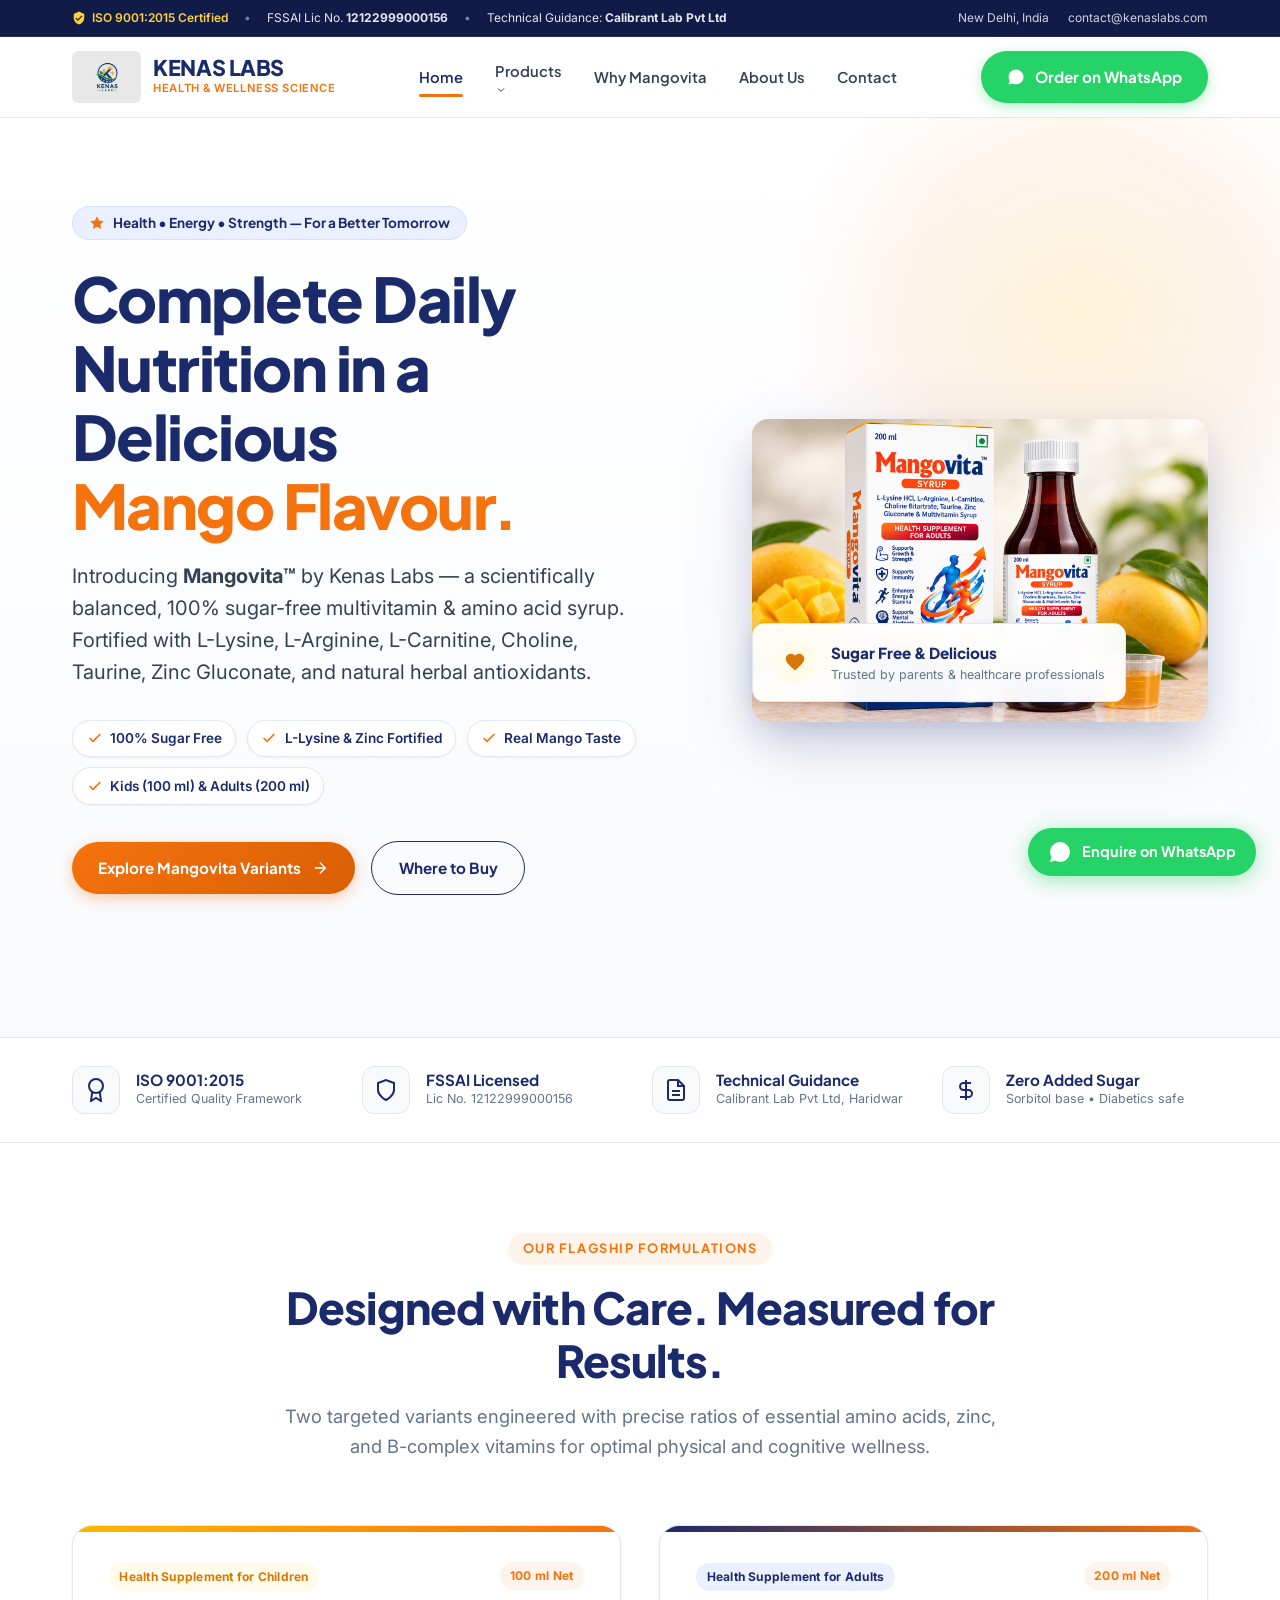
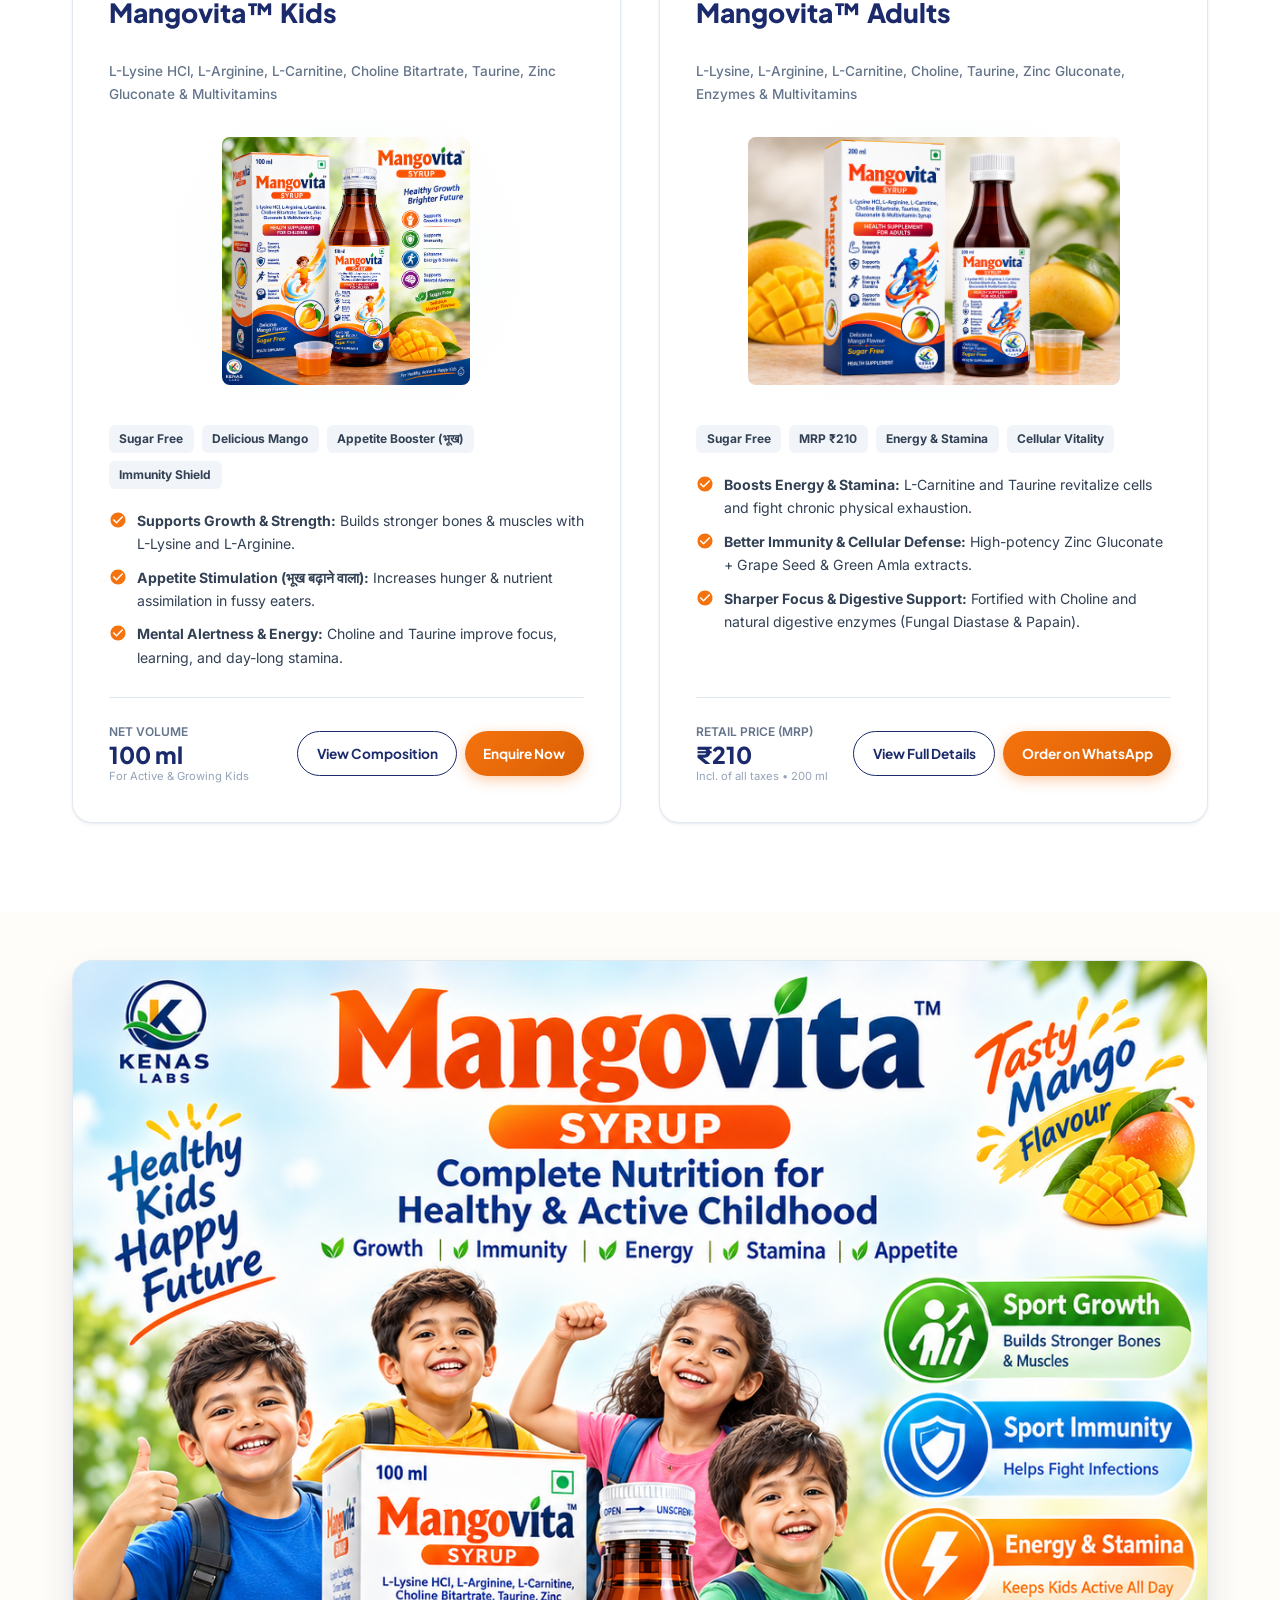
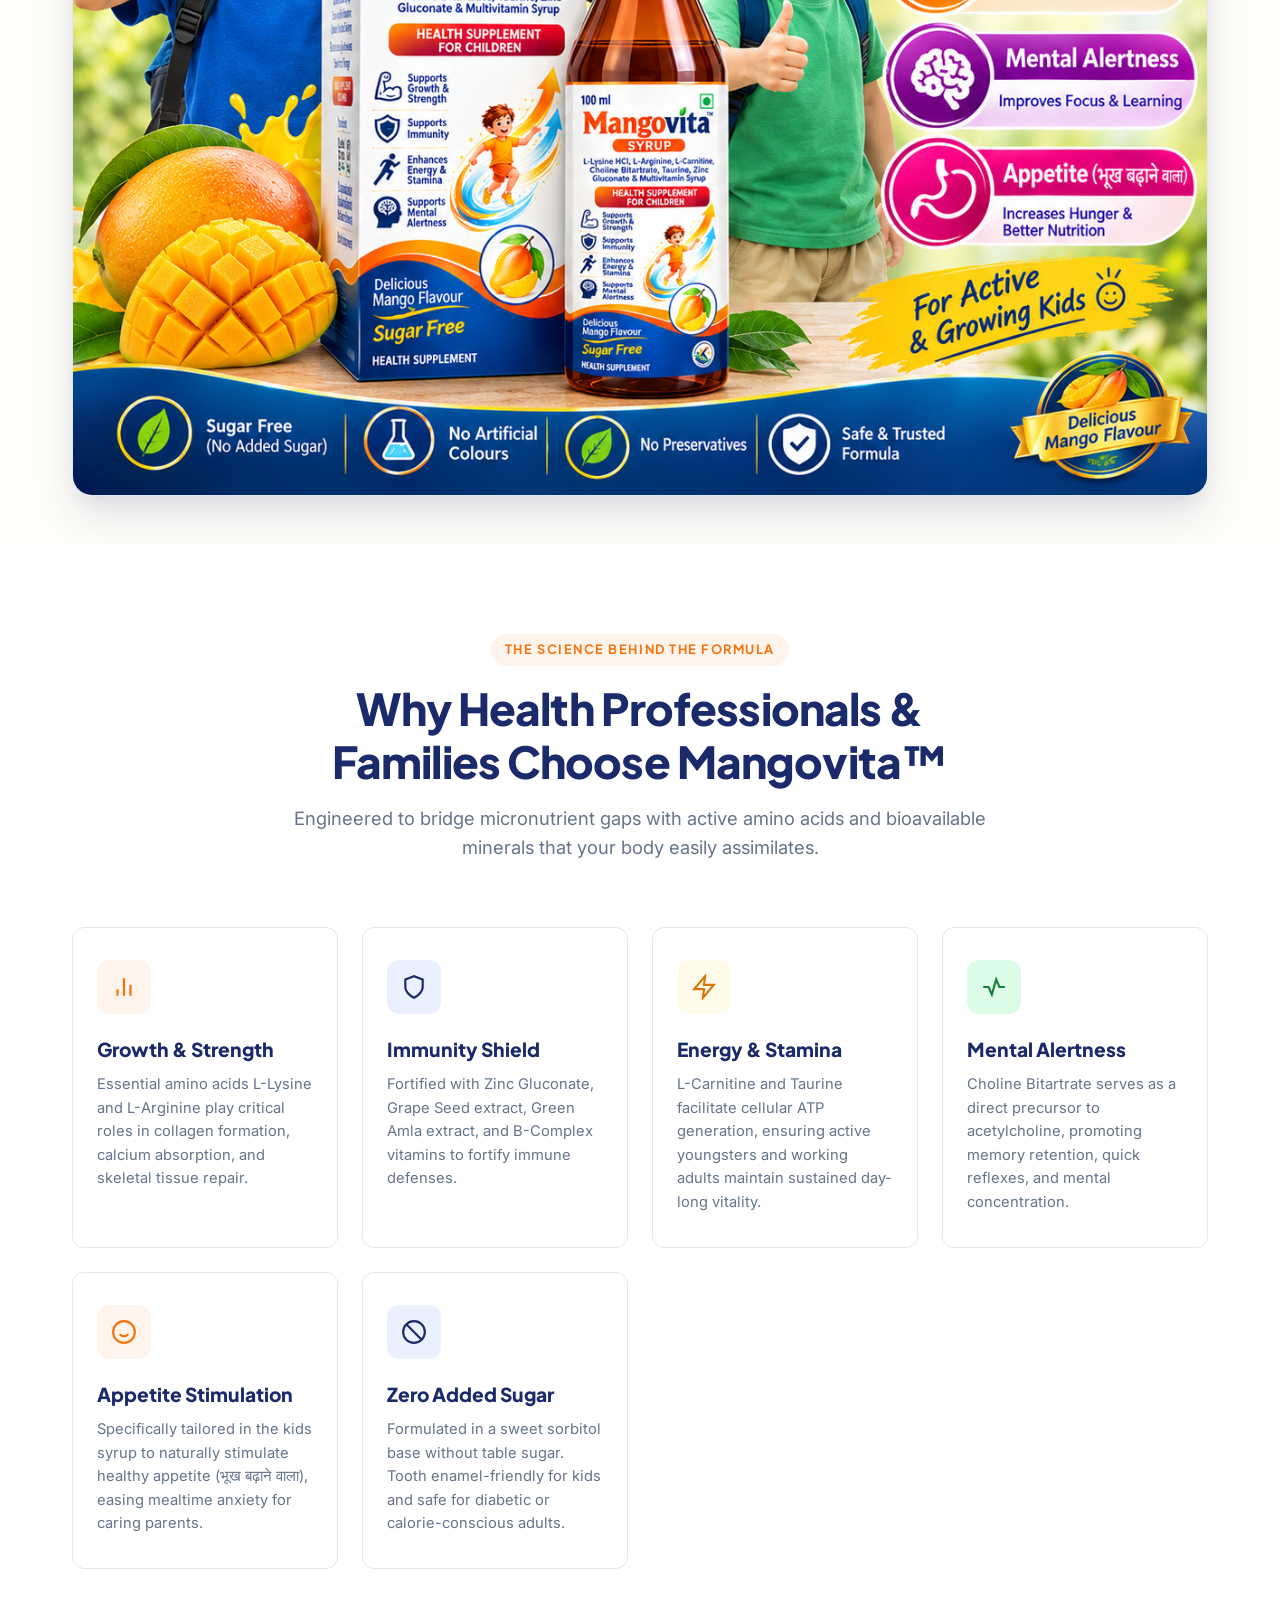
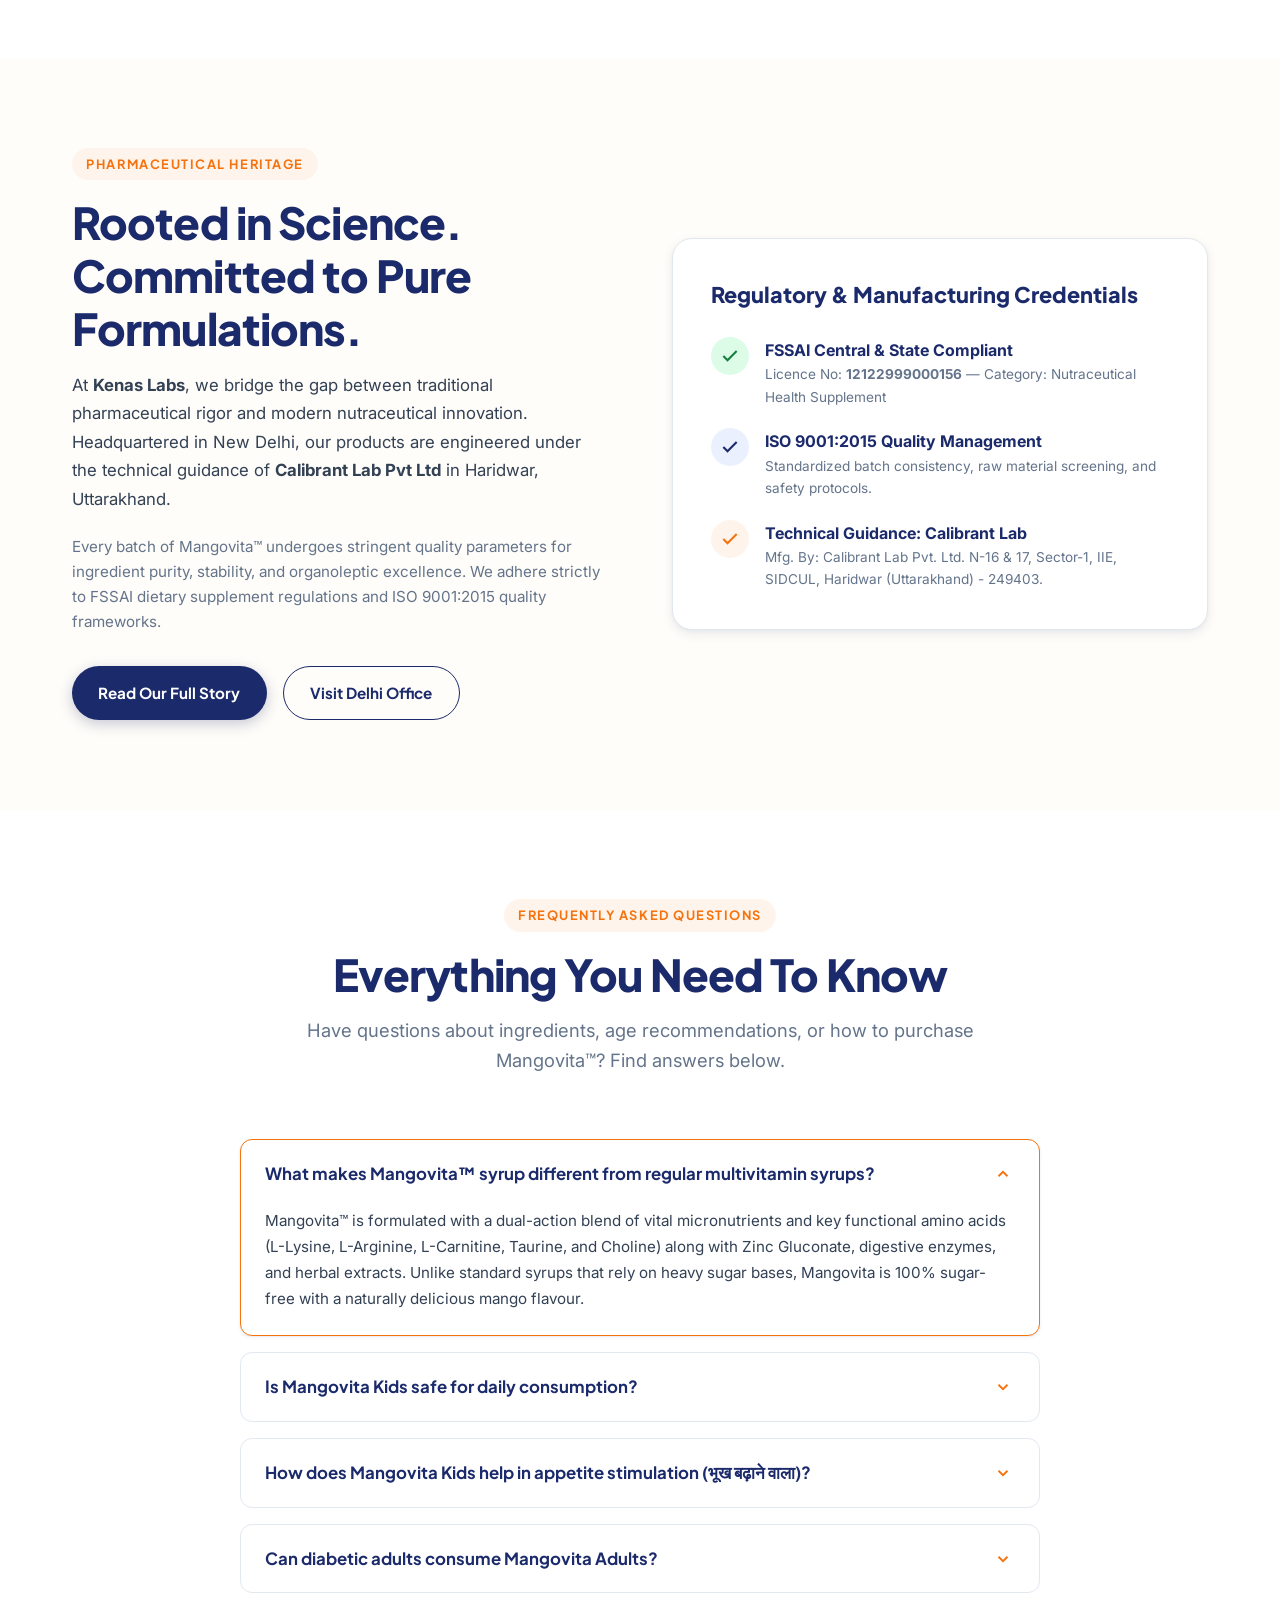
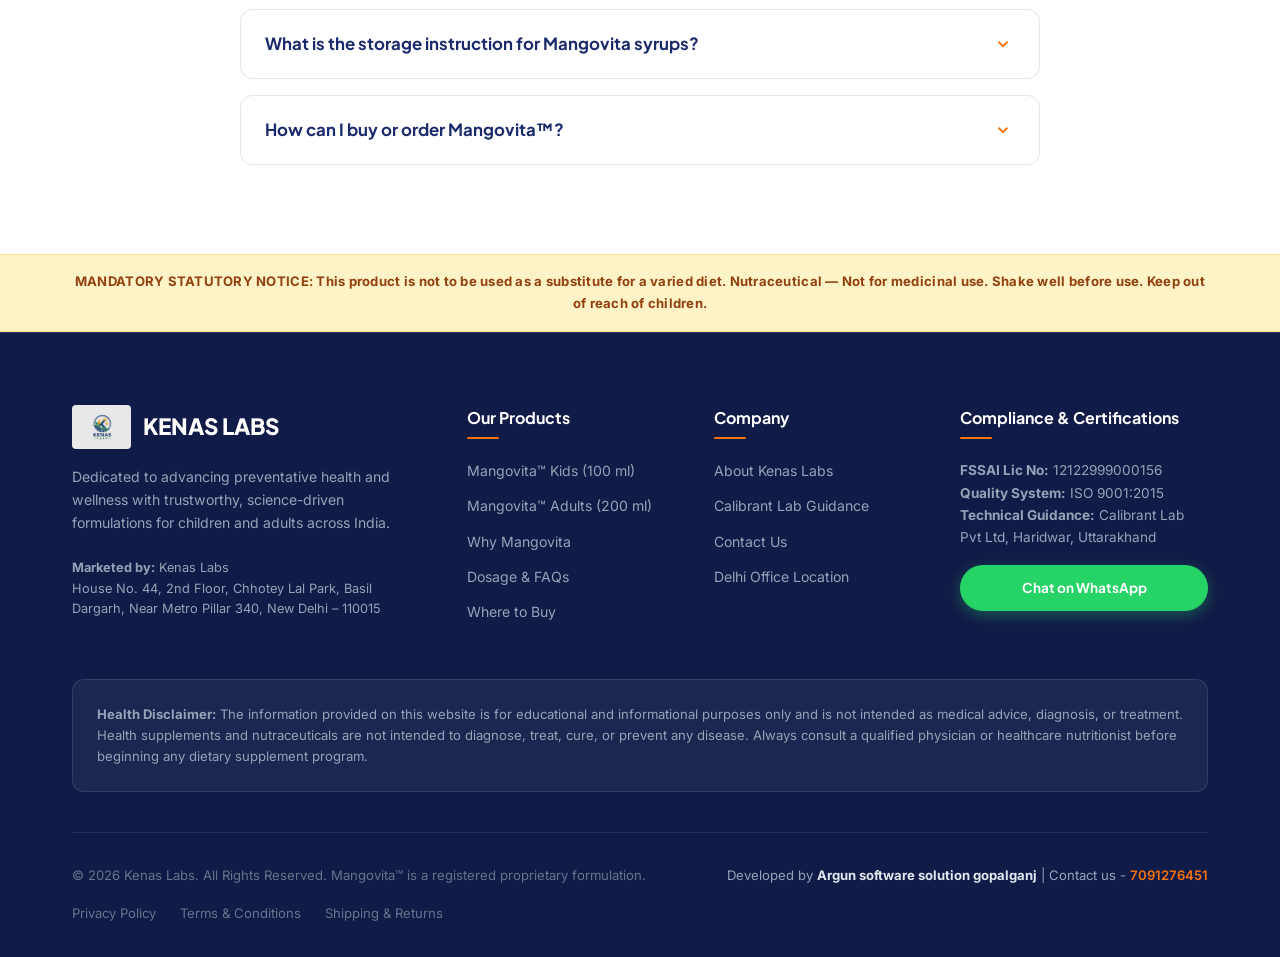
==== index.html @ 070c3213 "Update official WhatsApp number to +91 95070 94197 across all links, forms, and pages" ====
<!DOCTYPE html>
<html lang="en">
<head>
  <meta charset="UTF-8" />
  <meta name="viewport" content="width=device-width, initial-scale=1.0" />
  <title>Kenas Labs — Health, Energy &amp; Strength | Mangovita™ Syrups</title>
  <meta name="description" content="Kenas Labs presents Mangovita™ — premium sugar-free, mango-flavoured multivitamin &amp; amino acid syrups for Kids (100 ml) and Adults (200 ml, MRP ₹210). FSSAI Lic No. 12122999000156, ISO 9001:2015 certified." />
  <meta name="keywords" content="Kenas Labs, Mangovita Syrup, multivitamin syrup, sugar free multivitamin, kids multivitamin, appetite syrup, L-Lysine syrup, Zinc Gluconate, Calibrant Lab" />
  <link rel="canonical" href="https://kenaslabs.com/" />

  <!-- Open Graph / Social Meta -->
  <meta property="og:type" content="website" />
  <meta property="og:title" content="Kenas Labs — Health, Energy &amp; Strength | Mangovita™" />
  <meta property="og:description" content="Sugar-free, delicious mango-flavoured multivitamin health supplement syrups for children &amp; adults." />
  <meta property="og:image" content="assets/images/mangovita-adults-hero.png" />
  <meta property="og:url" content="https://kenaslabs.com/" />

  <!-- Favicon -->
  <link rel="icon" type="image/jpeg" href="assets/images/kenas-logo.jpg" />

  <!-- Stylesheet -->
  <link rel="stylesheet" href="assets/css/style.css" />

  <!-- Schema.org JSON-LD -->
  <script type="application/ld+json">
  {
    "@context": "https://schema.org",
    "@graph": [
      {
        "@type": "Organization",
        "@id": "https://kenaslabs.com/#organization",
        "name": "Kenas Labs",
        "url": "https://kenaslabs.com/",
        "logo": "https://kenaslabs.com/assets/images/kenas-logo.jpg",
        "address": {
          "@type": "PostalAddress",
          "streetAddress": "House No. 44, 2nd Floor, Chhotey Lal Park, Basil Dargarh, Near Metro Pillar 340",
          "addressLocality": "New Delhi",
          "postalCode": "110015",
          "addressCountry": "IN"
        },
        "contactPoint": {
          "@type": "ContactPoint",
          "contactType": "Customer Support",
          "email": "contact@kenaslabs.com"
        }
      },
      {
        "@type": "Product",
        "name": "Mangovita Kids Syrup (100 ml)",
        "brand": { "@type": "Brand", "name": "Mangovita" },
        "description": "Sugar-free multivitamin & amino acid health supplement syrup with L-Lysine, L-Arginine, L-Carnitine, Choline, Taurine & Zinc for children.",
        "image": "https://kenaslabs.com/assets/images/mangovita-kids-hero.png",
        "category": "Health Supplement"
      },
      {
        "@type": "Product",
        "name": "Mangovita Adults Syrup (200 ml)",
        "brand": { "@type": "Brand", "name": "Mangovita" },
        "description": "Comprehensive multivitamin and amino acid syrup for adults promoting stamina, energy and immunity.",
        "image": "https://kenaslabs.com/assets/images/mangovita-adults-hero.png",
        "offers": {
          "@type": "Offer",
          "price": "210.00",
          "priceCurrency": "INR",
          "availability": "https://schema.org/InStock"
        }
      }
    ]
  }
  </script>
</head>
<body>

  <!-- Top Compliance & Certification Bar -->
  <div class="topbar">
    <div class="container topbar-content">
      <div class="topbar-left">
        <span class="topbar-badge">
          <svg width="14" height="14" viewBox="0 0 24 24" fill="currentColor"><path d="M12 1L3 5v6c0 5.55 3.84 10.74 9 12 5.16-1.26 9-6.45 9-12V5l-9-4zm-2 16l-4-4 1.41-1.41L10 14.17l6.59-6.59L18 9l-8 8z"/></svg>
          ISO 9001:2015 Certified
        </span>
        <span style="opacity: 0.5;">•</span>
        <span>FSSAI Lic No. <strong>12122999000156</strong></span>
        <span style="opacity: 0.5;">•</span>
        <span>Technical Guidance: <strong>Calibrant Lab Pvt Ltd</strong></span>
      </div>
      <div class="topbar-right">
        <a href="contact.html">New Delhi, India</a>
        <a href="mailto:contact@kenaslabs.com">contact@kenaslabs.com</a>
      </div>
    </div>
  </div>

  <!-- Main Sticky Header -->
  <header class="header">
    <div class="container header-inner">
      <a href="index.html" class="brand-logo-wrap" aria-label="Kenas Labs Home">
        <img src="assets/images/kenas-logo.jpg" alt="Kenas Labs Logo" class="brand-logo-img" />
        <div class="brand-name-group">
          <span class="brand-title">KENAS LABS</span>
          <span class="brand-tag">Health &amp; Wellness Science</span>
        </div>
      </a>

      <!-- Desktop Navigation Links -->
      <nav class="nav-menu" aria-label="Main Navigation">
        <a href="index.html" class="nav-link active">Home</a>
        
        <div class="nav-dropdown">
          <a href="#products" class="nav-link dropdown-toggle">
            Products
            <svg width="12" height="12" viewBox="0 0 24 24" fill="none" stroke="currentColor" stroke-width="2"><polyline points="6 9 12 15 18 9"></polyline></svg>
          </a>
          <div class="nav-dropdown-menu">
            <a href="mangovita-kids.html" class="dropdown-item">
              <div>
                <div class="dropdown-item-title">Mangovita™ Kids (100 ml)</div>
                <div class="dropdown-item-desc">Growth, Immunity &amp; Appetite Booster</div>
              </div>
            </a>
            <a href="mangovita-adults.html" class="dropdown-item">
              <div>
                <div class="dropdown-item-title">Mangovita™ Adults (200 ml)</div>
                <div class="dropdown-item-desc">Energy, Stamina &amp; Strength (MRP ₹210)</div>
              </div>
            </a>
          </div>
        </div>

        <a href="#benefits" class="nav-link">Why Mangovita</a>
        <a href="about.html" class="nav-link">About Us</a>
        <a href="contact.html" class="nav-link">Contact</a>
      </nav>

      <!-- Header Action CTAs -->
      <div class="header-actions">
        <button class="btn btn-whatsapp" data-wa-order="Mangovita Website Enquiry">
          <svg width="18" height="18" viewBox="0 0 24 24" fill="currentColor"><path d="M12.04 2c-5.46 0-9.91 4.45-9.91 9.91 0 1.75.46 3.45 1.32 4.95L2.05 22l5.25-1.38c1.45.79 3.08 1.21 4.74 1.21 5.46 0 9.91-4.45 9.91-9.91 0-2.65-1.03-5.14-2.9-7.01A9.816 9.816 0 0 0 12.04 2z"/></svg>
          <span>Order on WhatsApp</span>
        </button>
        <button class="hamburger" aria-label="Toggle navigation menu" aria-expanded="false">
          <span></span>
          <span></span>
          <span></span>
        </button>
      </div>
    </div>
  </header>

  <!-- Hero Section -->
  <section class="hero">
    <div class="hero-glow"></div>
    <div class="container hero-grid">
      <div class="hero-content">
        <div class="hero-tagline-badge">
          <svg width="16" height="16" viewBox="0 0 24 24" fill="#F5730E"><path d="M12 2l3.09 6.26L22 9.27l-5 4.87 1.18 6.88L12 17.77l-6.18 3.25L7 14.14 2 9.27l6.91-1.01L12 2z"/></svg>
          Health • Energy • Strength — For a Better Tomorrow
        </div>

        <h1 class="hero-title">
          Complete Daily Nutrition in a Delicious <span class="highlight-orange">Mango Flavour.</span>
        </h1>

        <p class="hero-subtitle">
          Introducing <strong>Mangovita™</strong> by Kenas Labs — a scientifically balanced, 100% sugar-free multivitamin &amp; amino acid syrup. Fortified with L-Lysine, L-Arginine, L-Carnitine, Choline, Taurine, Zinc Gluconate, and natural herbal antioxidants.
        </p>

        <!-- Product Highlight Pills -->
        <div class="hero-pills">
          <span class="pill-feature">
            <svg width="16" height="16" viewBox="0 0 24 24" fill="none" stroke="currentColor" stroke-width="2.5"><polyline points="20 6 9 17 4 12"></polyline></svg>
            100% Sugar Free
          </span>
          <span class="pill-feature">
            <svg width="16" height="16" viewBox="0 0 24 24" fill="none" stroke="currentColor" stroke-width="2.5"><polyline points="20 6 9 17 4 12"></polyline></svg>
            L-Lysine &amp; Zinc Fortified
          </span>
          <span class="pill-feature">
            <svg width="16" height="16" viewBox="0 0 24 24" fill="none" stroke="currentColor" stroke-width="2.5"><polyline points="20 6 9 17 4 12"></polyline></svg>
            Real Mango Taste
          </span>
          <span class="pill-feature">
            <svg width="16" height="16" viewBox="0 0 24 24" fill="none" stroke="currentColor" stroke-width="2.5"><polyline points="20 6 9 17 4 12"></polyline></svg>
            Kids (100 ml) &amp; Adults (200 ml)
          </span>
        </div>

        <!-- Action CTAs -->
        <div class="hero-cta-group">
          <a href="#products" class="btn btn-primary">
            <span>Explore Mangovita Variants</span>
            <svg width="18" height="18" viewBox="0 0 24 24" fill="none" stroke="currentColor" stroke-width="2"><line x1="5" y1="12" x2="19" y2="12"></line><polyline points="12 5 19 12 12 19"></polyline></svg>
          </a>
          <button class="btn btn-outline" data-wa-order="Where to Buy Mangovita">
            <span>Where to Buy</span>
          </button>
        </div>
      </div>

      <!-- Hero Visual Showcase -->
      <div class="hero-visual-wrap">
        <img src="assets/images/mangovita-adults-hero.png" alt="Mangovita Adults 200ml Syrup and Packaging" class="hero-main-visual" style="border-radius: 16px; box-shadow: 0 20px 40px -10px rgba(27, 42, 107, 0.2);" />
        <div class="hero-floating-card">
          <div class="floating-icon-wrap">
            <svg width="22" height="22" viewBox="0 0 24 24" fill="currentColor"><path d="M12 21.35l-1.45-1.32C5.4 15.36 2 12.28 2 8.5 2 5.42 4.42 3 7.5 3c1.74 0 3.41.81 4.5 2.09C13.09 3.81 14.76 3 16.5 3 19.58 3 22 5.42 22 8.5c0 3.78-3.4 6.86-8.55 11.54L12 21.35z"/></svg>
          </div>
          <div>
            <div style="font-family: var(--font-heading); font-weight: 800; font-size: 0.95rem; color: var(--primary-navy);">Sugar Free &amp; Delicious</div>
            <div style="font-size: 0.78rem; color: var(--text-muted);">Trusted by parents &amp; healthcare professionals</div>
          </div>
        </div>
      </div>
    </div>
  </section>

  <!-- Trust & Credibility Strip -->
  <section class="trust-strip">
    <div class="container trust-grid">
      <div class="trust-item">
        <div class="trust-icon">
          <svg width="24" height="24" viewBox="0 0 24 24" fill="none" stroke="currentColor" stroke-width="2"><circle cx="12" cy="8" r="7"></circle><polyline points="8.21 13.89 7 23 12 20 17 23 15.79 13.88"></polyline></svg>
        </div>
        <div>
          <div class="trust-title">ISO 9001:2015</div>
          <div class="trust-desc">Certified Quality Framework</div>
        </div>
      </div>

      <div class="trust-item">
        <div class="trust-icon">
          <svg width="24" height="24" viewBox="0 0 24 24" fill="none" stroke="currentColor" stroke-width="2"><path d="M12 22s8-4 8-10V5l-8-3-8 3v7c0 6 8 10 8 10z"></path></svg>
        </div>
        <div>
          <div class="trust-title">FSSAI Licensed</div>
          <div class="trust-desc">Lic No. 12122999000156</div>
        </div>
      </div>

      <div class="trust-item">
        <div class="trust-icon">
          <svg width="24" height="24" viewBox="0 0 24 24" fill="none" stroke="currentColor" stroke-width="2"><path d="M14 2H6a2 2 0 0 0-2 2v16a2 2 0 0 0 2 2h12a2 2 0 0 0 2-2V8z"></path><polyline points="14 2 14 8 20 8"></polyline><line x1="16" y1="13" x2="8" y2="13"></line><line x1="16" y1="17" x2="8" y2="17"></line></svg>
        </div>
        <div>
          <div class="trust-title">Technical Guidance</div>
          <div class="trust-desc">Calibrant Lab Pvt Ltd, Haridwar</div>
        </div>
      </div>

      <div class="trust-item">
        <div class="trust-icon">
          <svg width="24" height="24" viewBox="0 0 24 24" fill="none" stroke="currentColor" stroke-width="2"><path d="M12 2v20M17 5H9.5a3.5 3.5 0 0 0 0 7h5a3.5 3.5 0 0 1 0 7H6"></path></svg>
        </div>
        <div>
          <div class="trust-title">Zero Added Sugar</div>
          <div class="trust-desc">Sorbitol base • Diabetics safe</div>
        </div>
      </div>
    </div>
  </section>

  <!-- Product Highlight Showcase Section -->
  <section class="section section-bg-white" id="products">
    <div class="container">
      <div class="section-header">
        <span class="eyebrow">Our Flagship Formulations</span>
        <h2 class="section-title">Designed with Care. Measured for Results.</h2>
        <p class="section-subtitle">
          Two targeted variants engineered with precise ratios of essential amino acids, zinc, and B-complex vitamins for optimal physical and cognitive wellness.
        </p>
      </div>

      <div class="products-grid">
        <!-- Variant 1: Mangovita Kids -->
        <article class="product-card product-card-kids">
          <div class="product-card-header">
            <div>
              <span class="badge badge-gold">Health Supplement for Children</span>
              <h3 class="product-card-title">Mangovita™ Kids</h3>
            </div>
            <span class="badge badge-orange">100 ml Net</span>
          </div>

          <div class="product-card-formula">
            L-Lysine HCl, L-Arginine, L-Carnitine, Choline Bitartrate, Taurine, Zinc Gluconate &amp; Multivitamins
          </div>

          <div class="product-card-visual">
            <img src="assets/images/mangovita-kids-hero.png" alt="Mangovita Kids 100ml Syrup" style="border-radius: 8px;" />
          </div>

          <div class="product-card-specs">
            <span class="spec-chip">Sugar Free</span>
            <span class="spec-chip">Delicious Mango</span>
            <span class="spec-chip">Appetite Booster (भूख)</span>
            <span class="spec-chip">Immunity Shield</span>
          </div>

          <div class="product-card-benefits-list">
            <div class="benefit-bullet">
              <svg width="18" height="18" viewBox="0 0 24 24" fill="currentColor"><path d="M12 2C6.48 2 2 6.48 2 12s4.48 10 10 10 10-4.48 10-10S17.52 2 12 2zm-2 15l-5-5 1.41-1.41L10 14.17l7.59-7.59L19 8l-9 9z"/></svg>
              <span><strong>Supports Growth &amp; Strength:</strong> Builds stronger bones &amp; muscles with L-Lysine and L-Arginine.</span>
            </div>
            <div class="benefit-bullet">
              <svg width="18" height="18" viewBox="0 0 24 24" fill="currentColor"><path d="M12 2C6.48 2 2 6.48 2 12s4.48 10 10 10 10-4.48 10-10S17.52 2 12 2zm-2 15l-5-5 1.41-1.41L10 14.17l7.59-7.59L19 8l-9 9z"/></svg>
              <span><strong>Appetite Stimulation (भूख बढ़ाने वाला):</strong> Increases hunger &amp; nutrient assimilation in fussy eaters.</span>
            </div>
            <div class="benefit-bullet">
              <svg width="18" height="18" viewBox="0 0 24 24" fill="currentColor"><path d="M12 2C6.48 2 2 6.48 2 12s4.48 10 10 10 10-4.48 10-10S17.52 2 12 2zm-2 15l-5-5 1.41-1.41L10 14.17l7.59-7.59L19 8l-9 9z"/></svg>
              <span><strong>Mental Alertness &amp; Energy:</strong> Choline and Taurine improve focus, learning, and day-long stamina.</span>
            </div>
          </div>

          <div class="product-card-footer">
            <div class="product-price-block">
              <span class="price-label">Net Volume</span>
              <span class="price-value">100 ml</span>
              <span class="price-sub">For Active &amp; Growing Kids</span>
            </div>
            <div class="product-card-actions">
              <a href="mangovita-kids.html" class="btn btn-outline" style="padding: 0.65rem 1.15rem; font-size: 0.85rem;">View Composition</a>
              <button class="btn btn-primary" data-wa-order="Mangovita Kids (100 ml)" style="padding: 0.65rem 1.15rem; font-size: 0.85rem;">Enquire Now</button>
            </div>
          </div>
        </article>

        <!-- Variant 2: Mangovita Adults -->
        <article class="product-card product-card-adults">
          <div class="product-card-header">
            <div>
              <span class="badge badge-navy">Health Supplement for Adults</span>
              <h3 class="product-card-title">Mangovita™ Adults</h3>
            </div>
            <span class="badge badge-orange">200 ml Net</span>
          </div>

          <div class="product-card-formula">
            L-Lysine, L-Arginine, L-Carnitine, Choline, Taurine, Zinc Gluconate, Enzymes &amp; Multivitamins
          </div>

          <div class="product-card-visual">
            <img src="assets/images/mangovita-adults-hero.png" alt="Mangovita Adults 200ml Syrup" style="border-radius: 8px;" />
          </div>

          <div class="product-card-specs">
            <span class="spec-chip">Sugar Free</span>
            <span class="spec-chip">MRP ₹210</span>
            <span class="spec-chip">Energy &amp; Stamina</span>
            <span class="spec-chip">Cellular Vitality</span>
          </div>

          <div class="product-card-benefits-list">
            <div class="benefit-bullet">
              <svg width="18" height="18" viewBox="0 0 24 24" fill="currentColor"><path d="M12 2C6.48 2 2 6.48 2 12s4.48 10 10 10 10-4.48 10-10S17.52 2 12 2zm-2 15l-5-5 1.41-1.41L10 14.17l7.59-7.59L19 8l-9 9z"/></svg>
              <span><strong>Boosts Energy &amp; Stamina:</strong> L-Carnitine and Taurine revitalize cells and fight chronic physical exhaustion.</span>
            </div>
            <div class="benefit-bullet">
              <svg width="18" height="18" viewBox="0 0 24 24" fill="currentColor"><path d="M12 2C6.48 2 2 6.48 2 12s4.48 10 10 10 10-4.48 10-10S17.52 2 12 2zm-2 15l-5-5 1.41-1.41L10 14.17l7.59-7.59L19 8l-9 9z"/></svg>
              <span><strong>Better Immunity &amp; Cellular Defense:</strong> High-potency Zinc Gluconate + Grape Seed &amp; Green Amla extracts.</span>
            </div>
            <div class="benefit-bullet">
              <svg width="18" height="18" viewBox="0 0 24 24" fill="currentColor"><path d="M12 2C6.48 2 2 6.48 2 12s4.48 10 10 10 10-4.48 10-10S17.52 2 12 2zm-2 15l-5-5 1.41-1.41L10 14.17l7.59-7.59L19 8l-9 9z"/></svg>
              <span><strong>Sharper Focus &amp; Digestive Support:</strong> Fortified with Choline and natural digestive enzymes (Fungal Diastase &amp; Papain).</span>
            </div>
          </div>

          <div class="product-card-footer">
            <div class="product-price-block">
              <span class="price-label">Retail Price (MRP)</span>
              <span class="price-value">₹210</span>
              <span class="price-sub">Incl. of all taxes • 200 ml</span>
            </div>
            <div class="product-card-actions">
              <a href="mangovita-adults.html" class="btn btn-outline" style="padding: 0.65rem 1.15rem; font-size: 0.85rem;">View Full Details</a>
              <button class="btn btn-primary" data-wa-order="Mangovita Adults (200 ml) - MRP Rs. 210" style="padding: 0.65rem 1.15rem; font-size: 0.85rem;">Order on WhatsApp</button>
            </div>
          </div>
        </article>
      </div>
    </div>
  </section>

  <!-- Complete Campaign Banner Section -->
  <section class="section section-bg-warm" style="padding: 3rem 0;">
    <div class="container">
      <div style="border-radius: var(--radius-lg); overflow: hidden; box-shadow: var(--shadow-xl); border: 1px solid var(--border-color);">
        <img src="assets/images/mangovita-kids-banner.png" alt="Mangovita Kids Complete Nutrition for Healthy and Active Childhood" style="width: 100%; display: block;" />
      </div>
    </div>
  </section>

  <!-- Why Mangovita Benefits Grid -->
  <section class="section section-bg-white" id="benefits">
    <div class="container">
      <div class="section-header">
        <span class="eyebrow">The Science Behind The Formula</span>
        <h2 class="section-title">Why Health Professionals &amp; Families Choose Mangovita™</h2>
        <p class="section-subtitle">
          Engineered to bridge micronutrient gaps with active amino acids and bioavailable minerals that your body easily assimilates.
        </p>
      </div>

      <div class="benefits-grid">
        <div class="benefit-card">
          <div class="benefit-icon-box icon-orange">
            <svg width="26" height="26" viewBox="0 0 24 24" fill="none" stroke="currentColor" stroke-width="2"><path d="M18 20V10M12 20V4M6 20v-6"></path></svg>
          </div>
          <h3 class="benefit-card-title">Growth &amp; Strength</h3>
          <p class="benefit-card-desc">
            Essential amino acids L-Lysine and L-Arginine play critical roles in collagen formation, calcium absorption, and skeletal tissue repair.
          </p>
        </div>

        <div class="benefit-card">
          <div class="benefit-icon-box icon-navy">
            <svg width="26" height="26" viewBox="0 0 24 24" fill="none" stroke="currentColor" stroke-width="2"><path d="M12 22s8-4 8-10V5l-8-3-8 3v7c0 6 8 10 8 10z"></path></svg>
          </div>
          <h3 class="benefit-card-title">Immunity Shield</h3>
          <p class="benefit-card-desc">
            Fortified with Zinc Gluconate, Grape Seed extract, Green Amla extract, and B-Complex vitamins to fortify immune defenses.
          </p>
        </div>

        <div class="benefit-card">
          <div class="benefit-icon-box icon-gold">
            <svg width="26" height="26" viewBox="0 0 24 24" fill="none" stroke="currentColor" stroke-width="2"><polygon points="13 2 3 14 12 14 11 22 21 10 12 10 13 2"></polygon></svg>
          </div>
          <h3 class="benefit-card-title">Energy &amp; Stamina</h3>
          <p class="benefit-card-desc">
            L-Carnitine and Taurine facilitate cellular ATP generation, ensuring active youngsters and working adults maintain sustained day-long vitality.
          </p>
        </div>

        <div class="benefit-card">
          <div class="benefit-icon-box icon-green">
            <svg width="26" height="26" viewBox="0 0 24 24" fill="none" stroke="currentColor" stroke-width="2"><path d="M2 12h5l3 7 4-14 3 7h5"></path></svg>
          </div>
          <h3 class="benefit-card-title">Mental Alertness</h3>
          <p class="benefit-card-desc">
            Choline Bitartrate serves as a direct precursor to acetylcholine, promoting memory retention, quick reflexes, and mental concentration.
          </p>
        </div>

        <div class="benefit-card">
          <div class="benefit-icon-box icon-orange">
            <svg width="26" height="26" viewBox="0 0 24 24" fill="none" stroke="currentColor" stroke-width="2"><circle cx="12" cy="12" r="10"></circle><path d="M8 14s1.5 2 4 2 4-2 4-2"></path><line x1="9" y1="9" x2="9.01" y2="9"></line><line x1="15" y1="9" x2="15.01" y2="9"></line></svg>
          </div>
          <h3 class="benefit-card-title">Appetite Stimulation</h3>
          <p class="benefit-card-desc">
            Specifically tailored in the kids syrup to naturally stimulate healthy appetite (भूख बढ़ाने वाला), easing mealtime anxiety for caring parents.
          </p>
        </div>

        <div class="benefit-card">
          <div class="benefit-icon-box icon-navy">
            <svg width="26" height="26" viewBox="0 0 24 24" fill="none" stroke="currentColor" stroke-width="2"><circle cx="12" cy="12" r="10"></circle><line x1="4.93" y1="4.93" x2="19.07" y2="19.07"></line></svg>
          </div>
          <h3 class="benefit-card-title">Zero Added Sugar</h3>
          <p class="benefit-card-desc">
            Formulated in a sweet sorbitol base without table sugar. Tooth enamel-friendly for kids and safe for diabetic or calorie-conscious adults.
          </p>
        </div>
      </div>
    </div>
  </section>

  <!-- About Kenas Labs Snapshot -->
  <section class="section section-bg-warm">
    <div class="container corporate-snapshot-grid">
      <div>
        <span class="eyebrow">Pharmaceutical Heritage</span>
        <h2 class="section-title">Rooted in Science. Committed to Pure Formulations.</h2>
        <p style="font-size: 1.05rem; color: var(--text-body); margin-bottom: 1.25rem; line-height: 1.7;">
          At <strong>Kenas Labs</strong>, we bridge the gap between traditional pharmaceutical rigor and modern nutraceutical innovation. Headquartered in New Delhi, our products are engineered under the technical guidance of <strong>Calibrant Lab Pvt Ltd</strong> in Haridwar, Uttarakhand.
        </p>
        <p style="font-size: 0.95rem; color: var(--text-muted); margin-bottom: 2rem; line-height: 1.65;">
          Every batch of Mangovita™ undergoes stringent quality parameters for ingredient purity, stability, and organoleptic excellence. We adhere strictly to FSSAI dietary supplement regulations and ISO 9001:2015 quality frameworks.
        </p>
        <div style="display: flex; gap: 1rem; flex-wrap: wrap;">
          <a href="about.html" class="btn btn-navy">Read Our Full Story</a>
          <a href="contact.html" class="btn btn-outline">Visit Delhi Office</a>
        </div>
      </div>

      <div style="background: #FFFFFF; border: 1px solid var(--border-color); border-radius: var(--radius-lg); padding: clamp(1.25rem, 3vw, 2.5rem); box-shadow: var(--shadow-md);">
        <h3 style="font-family: var(--font-heading); font-size: 1.35rem; font-weight: 800; color: var(--primary-navy); margin-bottom: 1.5rem;">
          Regulatory &amp; Manufacturing Credentials
        </h3>
        
        <div style="display: flex; flex-direction: column; gap: 1.25rem;">
          <div style="display: flex; gap: 1rem; align-items: flex-start;">
            <div style="width: 38px; height: 38px; border-radius: 50%; background: var(--botanical-light); color: var(--botanical-green); display: flex; align-items: center; justify-content: center; flex-shrink: 0;">
              <svg width="20" height="20" viewBox="0 0 24 24" fill="none" stroke="currentColor" stroke-width="2.5"><polyline points="20 6 9 17 4 12"></polyline></svg>
            </div>
            <div>
              <div style="font-weight: 700; color: var(--primary-navy);">FSSAI Central &amp; State Compliant</div>
              <div style="font-size: 0.85rem; color: var(--text-muted);">Licence No: <strong>12122999000156</strong> — Category: Nutraceutical Health Supplement</div>
            </div>
          </div>

          <div style="display: flex; gap: 1rem; align-items: flex-start;">
            <div style="width: 38px; height: 38px; border-radius: 50%; background: #EBF0FF; color: var(--primary-navy); display: flex; align-items: center; justify-content: center; flex-shrink: 0;">
              <svg width="20" height="20" viewBox="0 0 24 24" fill="none" stroke="currentColor" stroke-width="2.5"><polyline points="20 6 9 17 4 12"></polyline></svg>
            </div>
            <div>
              <div style="font-weight: 700; color: var(--primary-navy);">ISO 9001:2015 Quality Management</div>
              <div style="font-size: 0.85rem; color: var(--text-muted);">Standardized batch consistency, raw material screening, and safety protocols.</div>
            </div>
          </div>

          <div style="display: flex; gap: 1rem; align-items: flex-start;">
            <div style="width: 38px; height: 38px; border-radius: 50%; background: var(--accent-orange-light); color: var(--accent-orange); display: flex; align-items: center; justify-content: center; flex-shrink: 0;">
              <svg width="20" height="20" viewBox="0 0 24 24" fill="none" stroke="currentColor" stroke-width="2.5"><polyline points="20 6 9 17 4 12"></polyline></svg>
            </div>
            <div>
              <div style="font-weight: 700; color: var(--primary-navy);">Technical Guidance: Calibrant Lab</div>
              <div style="font-size: 0.85rem; color: var(--text-muted);">Mfg. By: Calibrant Lab Pvt. Ltd. N-16 &amp; 17, Sector-1, IIE, SIDCUL, Haridwar (Uttarakhand) - 249403.</div>
            </div>
          </div>
        </div>
      </div>
    </div>
  </section>

  <!-- FAQ Accordion Section -->
  <section class="section section-bg-white" id="faq">
    <div class="container">
      <div class="section-header">
        <span class="eyebrow">Frequently Asked Questions</span>
        <h2 class="section-title">Everything You Need To Know</h2>
        <p class="section-subtitle">
          Have questions about ingredients, age recommendations, or how to purchase Mangovita™? Find answers below.
        </p>
      </div>

      <div class="faq-wrap">
        <div class="faq-item is-open">
          <button class="faq-question" aria-expanded="true">
            <span>What makes Mangovita™ syrup different from regular multivitamin syrups?</span>
            <span class="faq-icon">
              <svg width="18" height="18" viewBox="0 0 24 24" fill="none" stroke="currentColor" stroke-width="2.5"><polyline points="6 9 12 15 18 9"></polyline></svg>
            </span>
          </button>
          <div class="faq-answer">
            Mangovita™ is formulated with a dual-action blend of vital micronutrients and key functional amino acids (L-Lysine, L-Arginine, L-Carnitine, Taurine, and Choline) along with Zinc Gluconate, digestive enzymes, and herbal extracts. Unlike standard syrups that rely on heavy sugar bases, Mangovita is 100% sugar-free with a naturally delicious mango flavour.
          </div>
        </div>

        <div class="faq-item">
          <button class="faq-question" aria-expanded="false">
            <span>Is Mangovita Kids safe for daily consumption?</span>
            <span class="faq-icon">
              <svg width="18" height="18" viewBox="0 0 24 24" fill="none" stroke="currentColor" stroke-width="2.5"><polyline points="6 9 12 15 18 9"></polyline></svg>
            </span>
          </button>
          <div class="faq-answer">
            Yes, Mangovita Kids is a certified nutraceutical health supplement manufactured under strict FSSAI guidelines. It contains no medicinal steroids or harmful additives. Always administer the dosage as recommended by your paediatrician or healthcare professional.
          </div>
        </div>

        <div class="faq-item">
          <button class="faq-question" aria-expanded="false">
            <span>How does Mangovita Kids help in appetite stimulation (भूख बढ़ाने वाला)?</span>
            <span class="faq-icon">
              <svg width="18" height="18" viewBox="0 0 24 24" fill="none" stroke="currentColor" stroke-width="2.5"><polyline points="6 9 12 15 18 9"></polyline></svg>
            </span>
          </button>
          <div class="faq-answer">
            L-Lysine HCl is well-documented in nutritional science for helping regulate digestive enzyme synthesis and metabolic hunger cues in developing children. Combined with digestive enzymes (Fungal Diastase &amp; Papain) and B-complex vitamins, it assists the body in properly metabolising food into energy.
          </div>
        </div>

        <div class="faq-item">
          <button class="faq-question" aria-expanded="false">
            <span>Can diabetic adults consume Mangovita Adults?</span>
            <span class="faq-icon">
              <svg width="18" height="18" viewBox="0 0 24 24" fill="none" stroke="currentColor" stroke-width="2.5"><polyline points="6 9 12 15 18 9"></polyline></svg>
            </span>
          </button>
          <div class="faq-answer">
            Yes. Mangovita Adults is formulated completely sugar-free with a sorbitol base, making it an ideal choice for adults watching caloric intake or managing diabetes. However, if you are undergoing specific medical treatment, consult your doctor prior to starting any new dietary supplement.
          </div>
        </div>

        <div class="faq-item">
          <button class="faq-question" aria-expanded="false">
            <span>What is the storage instruction for Mangovita syrups?</span>
            <span class="faq-icon">
              <svg width="18" height="18" viewBox="0 0 24 24" fill="none" stroke="currentColor" stroke-width="2.5"><polyline points="6 9 12 15 18 9"></polyline></svg>
            </span>
          </button>
          <div class="faq-answer">
            Store in a cool, dry, and hygienic place below 25°C. Protect from direct sunlight and excessive heat. Keep the bottle tightly closed after each use and keep out of reach of children. Shake well before use.
          </div>
        </div>

        <div class="faq-item">
          <button class="faq-question" aria-expanded="false">
            <span>How can I buy or order Mangovita™?</span>
            <span class="faq-icon">
              <svg width="18" height="18" viewBox="0 0 24 24" fill="none" stroke="currentColor" stroke-width="2.5"><polyline points="6 9 12 15 18 9"></polyline></svg>
            </span>
          </button>
          <div class="faq-answer">
            You can place orders directly through our WhatsApp enquiry line, purchase through verified pharmacy partners in Delhi NCR, or submit an enquiry via our <a href="contact.html" style="color: var(--accent-orange); font-weight: 700;">Contact Page</a>. Wholesale pharmacy inquiries are welcome.
          </div>
        </div>
      </div>
    </div>
  </section>

  <!-- Mandatory Statutory Compliance Banner -->
  <div class="compliance-banner">
    <div class="container">
      <p class="compliance-text">
        MANDATORY STATUTORY NOTICE: This product is not to be used as a substitute for a varied diet. Nutraceutical — Not for medicinal use. Shake well before use. Keep out of reach of children.
      </p>
    </div>
  </div>

  <!-- Corporate Footer -->
  <footer class="footer">
    <div class="container">
      <div class="footer-grid">
        <div class="footer-brand">
          <div style="display: flex; align-items: center; gap: 0.75rem; margin-bottom: 1rem;">
            <img src="assets/images/kenas-logo.jpg" alt="Kenas Labs Logo" style="height: 44px; border-radius: 4px;" />
            <h4 style="margin: 0;">KENAS LABS</h4>
          </div>
          <p>
            Dedicated to advancing preventative health and wellness with trustworthy, science-driven formulations for children and adults across India.
          </p>
          <div style="font-size: 0.8rem; color: #94A3B8; line-height: 1.6;">
            <strong>Marketed by:</strong> Kenas Labs<br />
            House No. 44, 2nd Floor, Chhotey Lal Park, Basil Dargarh, Near Metro Pillar 340, New Delhi – 110015
          </div>
        </div>

        <div>
          <h5 class="footer-col-title">Our Products</h5>
          <div class="footer-links">
            <a href="mangovita-kids.html">Mangovita™ Kids (100 ml)</a>
            <a href="mangovita-adults.html">Mangovita™ Adults (200 ml)</a>
            <a href="#benefits">Why Mangovita</a>
            <a href="#faq">Dosage &amp; FAQs</a>
            <a href="contact.html">Where to Buy</a>
          </div>
        </div>

        <div>
          <h5 class="footer-col-title">Company</h5>
          <div class="footer-links">
            <a href="about.html">About Kenas Labs</a>
            <a href="about.html#partner">Calibrant Lab Guidance</a>
            <a href="contact.html">Contact Us</a>
            <a href="contact.html#map">Delhi Office Location</a>
          </div>
        </div>

        <div>
          <h5 class="footer-col-title">Compliance &amp; Certifications</h5>
          <p style="font-size: 0.85rem; color: #94A3B8; margin-bottom: 1rem;">
            <strong>FSSAI Lic No:</strong> 12122999000156<br />
            <strong>Quality System:</strong> ISO 9001:2015<br />
            <strong>Technical Guidance:</strong> Calibrant Lab Pvt Ltd, Haridwar, Uttarakhand
          </p>
          <button class="btn btn-whatsapp" data-wa-order="General Enquiry" style="width: 100%; font-size: 0.85rem; padding: 0.75rem 1rem;">
            <span>Chat on WhatsApp</span>
          </button>
        </div>
      </div>

      <div class="footer-disclaimer-box">
        <strong>Health Disclaimer:</strong> The information provided on this website is for educational and informational purposes only and is not intended as medical advice, diagnosis, or treatment. Health supplements and nutraceuticals are not intended to diagnose, treat, cure, or prevent any disease. Always consult a qualified physician or healthcare nutritionist before beginning any dietary supplement program.
      </div>

      <div class="footer-bottom">
        <div>
          &copy; 2026 Kenas Labs. All Rights Reserved. Mangovita™ is a registered proprietary formulation.
        </div>
        <div class="footer-dev-credit">
          Developed by <strong>Argun software solution gopalganj</strong> | Contact us - <a href="tel:7091276451">7091276451</a>
        </div>
        <div class="footer-legal-links">
          <a href="privacy-policy.html">Privacy Policy</a>
          <a href="terms.html">Terms &amp; Conditions</a>
          <a href="shipping-policy.html">Shipping &amp; Returns</a>
        </div>
      </div>
    </div>
  </footer>

  <!-- Floating WhatsApp CTA Widget -->
  <a href="https://wa.me/919507094197?text=Hello%20Kenas%20Labs%2C%20I%20would%20like%20to%20enquire%20about%20Mangovita%E2%84%A2." target="_blank" rel="noopener noreferrer" class="whatsapp-floating" aria-label="Contact Kenas Labs on WhatsApp">
    <svg viewBox="0 0 24 24"><path d="M12.04 2c-5.46 0-9.91 4.45-9.91 9.91 0 1.75.46 3.45 1.32 4.95L2.05 22l5.25-1.38c1.45.79 3.08 1.21 4.74 1.21 5.46 0 9.91-4.45 9.91-9.91 0-2.65-1.03-5.14-2.9-7.01A9.816 9.816 0 0 0 12.04 2z"/></svg>
    <span>Enquire on WhatsApp</span>
  </a>

  <!-- JavaScript -->
  <script src="assets/js/main.js"></script>
</body>
</html>
---- assets/css/style.css ----
/* ==========================================================================
   Kenas Labs & Mangovita™ — Official Design System & Stylesheet
   Brand Colors: Navy Blue (#1B2A6B) + Vibrant Orange (#F5730E) + Mango Gold (#FFB800)
   ========================================================================== */

@import url('https://fonts.googleapis.com/css2?family=Inter:wght@300;400;500;600;700&family=Plus+Jakarta+Sans:ital,wght@0,400;0,500;0,600;0,700;0,800;1,700&display=swap');

:root {
  /* Brand Identity Tokens */
  --primary-navy: #1B2A6B;
  --primary-navy-dark: #111B47;
  --primary-navy-light: #2A3E94;
  --accent-orange: #F5730E;
  --accent-orange-hover: #D95F04;
  --accent-orange-light: #FFF4EB;
  --mango-gold: #FFB800;
  --mango-gold-light: #FFFBEB;
  --mango-gold-dark: #D97706;
  --botanical-green: #15803D;
  --botanical-light: #DCFCE7;

  /* Neutrals & Surfaces */
  --bg-page: #F8FAFC;
  --bg-card: #FFFFFF;
  --bg-warm: #FFFDF9;
  --text-main: #0F172A;
  --text-body: #334155;
  --text-muted: #64748B;
  --text-light: #94A3B8;
  --border-color: #E2E8F0;
  --border-subtle: #F1F5F9;

  /* Typography */
  --font-heading: 'Plus Jakarta Sans', -apple-system, BlinkMacSystemFont, "Segoe UI", Roboto, sans-serif;
  --font-body: 'Inter', -apple-system, BlinkMacSystemFont, "Segoe UI", Roboto, sans-serif;

  /* Shadows */
  --shadow-xs: 0 1px 2px rgba(15, 23, 42, 0.05);
  --shadow-sm: 0 2px 4px rgba(27, 42, 107, 0.04), 0 1px 2px rgba(27, 42, 107, 0.06);
  --shadow-md: 0 4px 12px rgba(27, 42, 107, 0.08), 0 2px 4px rgba(27, 42, 107, 0.04);
  --shadow-lg: 0 12px 28px rgba(27, 42, 107, 0.10), 0 4px 10px rgba(27, 42, 107, 0.05);
  --shadow-xl: 0 20px 40px -4px rgba(27, 42, 107, 0.14), 0 8px 16px -4px rgba(27, 42, 107, 0.06);

  /* Dimensions */
  --header-height: 80px;
  --container-max: 1200px;
  --radius-sm: 6px;
  --radius-md: 12px;
  --radius-lg: 20px;
  --radius-pill: 9999px;
  --transition: all 0.25s cubic-bezier(0.16, 1, 0.3, 1);
}

/* ==========================================================================
   CSS Reset & Base
   ========================================================================== */
*, *::before, *::after {
  box-sizing: border-box;
  margin: 0;
  padding: 0;
}

html, body {
  overflow-x: hidden;
  max-width: 100%;
  width: 100%;
  position: relative;
}

html {
  scroll-behavior: smooth;
  font-size: 16px;
  -webkit-text-size-adjust: 100%;
}

body {
  font-family: var(--font-body);
  background-color: var(--bg-page);
  color: var(--text-body);
  line-height: 1.65;
  font-weight: 400;
  overflow-wrap: break-word;
  word-wrap: break-word;
}

img, svg {
  display: block;
  max-width: 100%;
  height: auto;
}

a {
  color: var(--primary-navy);
  text-decoration: none;
  transition: var(--transition);
}

a:hover {
  color: var(--accent-orange);
}

ul, ol {
  list-style: none;
}

button, input, textarea, select {
  font: inherit;
  color: inherit;
}

button {
  cursor: pointer;
  border: none;
  background: none;
}

/* ==========================================================================
   Utility & Layout
   ========================================================================== */
.container {
  width: 100%;
  max-width: var(--container-max);
  margin-left: auto;
  margin-right: auto;
  padding-left: clamp(1rem, 4vw, 2rem);
  padding-right: clamp(1rem, 4vw, 2rem);
}

.section {
  padding: clamp(3.5rem, 7vw, 6rem) 0;
  position: relative;
}

.section-bg-white {
  background-color: var(--bg-card);
}

.section-bg-warm {
  background-color: var(--bg-warm);
}

.section-header {
  text-align: center;
  max-width: 720px;
  margin: 0 auto clamp(2.5rem, 5vw, 4rem);
}

.eyebrow {
  display: inline-flex;
  align-items: center;
  gap: 0.5rem;
  font-family: var(--font-heading);
  font-size: 0.8rem;
  font-weight: 700;
  text-transform: uppercase;
  letter-spacing: 0.12em;
  color: var(--accent-orange);
  background: var(--accent-orange-light);
  padding: 0.35rem 0.9rem;
  border-radius: var(--radius-pill);
  margin-bottom: 1rem;
}

.section-title {
  font-family: var(--font-heading);
  font-size: clamp(1.85rem, 4vw, 2.75rem);
  font-weight: 800;
  color: var(--primary-navy);
  line-height: 1.2;
  letter-spacing: -0.02em;
  margin-bottom: 1rem;
}

.section-subtitle {
  font-size: clamp(1rem, 1.8vw, 1.15rem);
  color: var(--text-muted);
  line-height: 1.6;
}

/* Buttons & Badges */
.btn {
  display: inline-flex;
  align-items: center;
  justify-content: center;
  gap: 0.6rem;
  font-family: var(--font-heading);
  font-size: 0.95rem;
  font-weight: 700;
  padding: 0.85rem 1.65rem;
  border-radius: var(--radius-pill);
  transition: var(--transition);
  white-space: nowrap;
  text-decoration: none;
}

.btn-primary {
  background: linear-gradient(135deg, var(--accent-orange), var(--accent-orange-hover));
  color: #FFFFFF !important;
  box-shadow: 0 4px 14px rgba(245, 115, 14, 0.35);
}

.btn-primary:hover {
  transform: translateY(-2px);
  box-shadow: 0 6px 20px rgba(245, 115, 14, 0.45);
}

.btn-navy {
  background: var(--primary-navy);
  color: #FFFFFF !important;
  box-shadow: 0 4px 14px rgba(27, 42, 107, 0.25);
}

.btn-navy:hover {
  background: var(--primary-navy-dark);
  transform: translateY(-2px);
  box-shadow: 0 6px 18px rgba(27, 42, 107, 0.35);
}

.btn-outline {
  background: transparent;
  color: var(--primary-navy);
  border: 1.5px solid var(--primary-navy);
}

.btn-outline:hover {
  background: var(--primary-navy);
  color: #FFFFFF !important;
  transform: translateY(-2px);
}

.btn-whatsapp {
  background: #25D366;
  color: #FFFFFF !important;
  box-shadow: 0 4px 14px rgba(37, 211, 102, 0.35);
}

.btn-whatsapp:hover {
  background: #20BA5A;
  transform: translateY(-2px);
}

.badge {
  display: inline-flex;
  align-items: center;
  gap: 0.4rem;
  font-size: 0.75rem;
  font-weight: 700;
  padding: 0.25rem 0.65rem;
  border-radius: var(--radius-pill);
  letter-spacing: 0.02em;
}

.badge-orange {
  background: var(--accent-orange-light);
  color: var(--accent-orange);
}

.badge-navy {
  background: #EBF0FF;
  color: var(--primary-navy);
}

.badge-green {
  background: var(--botanical-light);
  color: var(--botanical-green);
}

.badge-gold {
  background: var(--mango-gold-light);
  color: var(--mango-gold-dark);
}

/* ==========================================================================
   Header & Navigation
   ========================================================================== */
.topbar {
  background: var(--primary-navy-dark);
  color: #E2E8F0;
  font-size: 0.75rem;
  padding: 0.5rem 0;
  border-bottom: 1px solid rgba(255, 255, 255, 0.08);
}

.topbar-content {
  display: flex;
  justify-content: space-between;
  align-items: center;
  flex-wrap: wrap;
  gap: 0.5rem;
}

.topbar-left {
  display: flex;
  align-items: center;
  gap: 1rem;
}

.topbar-badge {
  display: inline-flex;
  align-items: center;
  gap: 0.35rem;
  color: #FFD13B;
  font-weight: 600;
}

.topbar-right a {
  color: #CBD5E1;
  font-size: 0.75rem;
  margin-left: 1rem;
}

.topbar-right a:hover {
  color: #FFFFFF;
}

.header {
  position: sticky;
  top: 0;
  z-index: 1000;
  background: rgba(255, 255, 255, 0.95);
  backdrop-filter: blur(12px);
  -webkit-backdrop-filter: blur(12px);
  border-bottom: 1px solid var(--border-color);
  transition: var(--transition);
}

.header-inner {
  display: flex;
  align-items: center;
  justify-content: space-between;
  height: var(--header-height);
}

.brand-logo-wrap {
  display: flex;
  align-items: center;
  gap: 0.75rem;
  text-decoration: none;
}

.brand-logo-img {
  height: 52px;
  width: auto;
  object-fit: contain;
  border-radius: var(--radius-sm);
}

.brand-name-group {
  display: flex;
  flex-direction: column;
}

.brand-title {
  font-family: var(--font-heading);
  font-size: 1.35rem;
  font-weight: 800;
  color: var(--primary-navy);
  line-height: 1.1;
  letter-spacing: -0.02em;
}

.brand-tag {
  font-size: 0.7rem;
  color: var(--accent-orange);
  font-weight: 600;
  letter-spacing: 0.05em;
  text-transform: uppercase;
}

/* Nav Menu */
.nav-menu {
  display: flex;
  align-items: center;
  gap: 2rem;
}

.nav-link {
  font-family: var(--font-heading);
  font-size: 0.92rem;
  font-weight: 600;
  color: var(--text-body);
  position: relative;
  padding: 0.5rem 0;
}

.nav-link:hover, .nav-link.active {
  color: var(--primary-navy);
}

.nav-link.active::after {
  content: '';
  position: absolute;
  bottom: 0;
  left: 0;
  width: 100%;
  height: 2.5px;
  background: var(--accent-orange);
  border-radius: 2px;
}

/* Dropdown */
.nav-dropdown {
  position: relative;
}

.nav-dropdown-menu {
  position: absolute;
  top: 100%;
  left: 0;
  min-width: 260px;
  background: #FFFFFF;
  border-radius: var(--radius-md);
  box-shadow: var(--shadow-xl);
  border: 1px solid var(--border-color);
  padding: 0.75rem;
  opacity: 0;
  visibility: hidden;
  transform: translateY(10px);
  transition: var(--transition);
  z-index: 100;
}

.nav-dropdown:hover .nav-dropdown-menu,
.nav-dropdown:focus-within .nav-dropdown-menu {
  opacity: 1;
  visibility: visible;
  transform: translateY(0);
}

.dropdown-item {
  display: flex;
  align-items: center;
  gap: 0.75rem;
  padding: 0.75rem 1rem;
  border-radius: var(--radius-sm);
  transition: var(--transition);
  color: var(--text-main);
}

.dropdown-item:hover {
  background: var(--bg-page);
  color: var(--primary-navy);
}

.dropdown-item-title {
  font-family: var(--font-heading);
  font-weight: 700;
  font-size: 0.9rem;
}

.dropdown-item-desc {
  font-size: 0.75rem;
  color: var(--text-muted);
}

.header-actions {
  display: flex;
  align-items: center;
  gap: 1rem;
}

.hamburger {
  display: none;
  flex-direction: column;
  justify-content: space-between;
  width: 28px;
  height: 20px;
  background: transparent;
  border: none;
  cursor: pointer;
  padding: 0;
  z-index: 1001;
}

.hamburger span {
  width: 100%;
  height: 2.5px;
  background: var(--primary-navy);
  border-radius: 2px;
  transition: var(--transition);
}

.hamburger.is-active span:nth-child(1) {
  transform: translateY(8.5px) rotate(45deg);
}

.hamburger.is-active span:nth-child(2) {
  opacity: 0;
}

.hamburger.is-active span:nth-child(3) {
  transform: translateY(-8.5px) rotate(-45deg);
}

/* ==========================================================================
   Hero Section
   ========================================================================== */
.hero {
  position: relative;
  background: linear-gradient(180deg, #FFFFFF 0%, #F8FAFC 100%);
  padding: clamp(3rem, 7vw, 5.5rem) 0 clamp(4rem, 8vw, 6.5rem);
  overflow: hidden;
  overflow-x: clip;
  contain: paint;
}

.hero-glow {
  position: absolute;
  top: -100px;
  right: -100px;
  width: 600px;
  height: 600px;
  background: radial-gradient(circle, rgba(255, 184, 0, 0.15) 0%, rgba(245, 115, 14, 0.08) 40%, rgba(255, 255, 255, 0) 70%);
  border-radius: 50%;
  pointer-events: none;
}

.hero-grid {
  display: grid;
  grid-template-columns: 1.15fr 0.85fr;
  align-items: center;
  gap: clamp(2rem, 5vw, 4rem);
}

.hero-content {
  position: relative;
  z-index: 2;
}

.hero-tagline-badge {
  display: inline-flex;
  align-items: center;
  gap: 0.5rem;
  max-width: 100%;
  line-height: 1.4;
  word-break: break-word;
  background: #EBF0FF;
  color: var(--primary-navy);
  font-family: var(--font-heading);
  font-size: 0.85rem;
  font-weight: 700;
  padding: 0.4rem 1rem;
  border-radius: var(--radius-pill);
  margin-bottom: 1.5rem;
  border: 1px solid #D6E0FF;
}

.hero-title {
  font-family: var(--font-heading);
  font-size: clamp(2.35rem, 5vw, 3.85rem);
  font-weight: 800;
  color: var(--primary-navy);
  line-height: 1.12;
  letter-spacing: -0.025em;
  margin-bottom: 1.25rem;
}

.hero-title .highlight-orange {
  color: var(--accent-orange);
  position: relative;
  display: inline-block;
}

.hero-subtitle {
  font-size: clamp(1.05rem, 2vw, 1.25rem);
  color: var(--text-body);
  line-height: 1.6;
  margin-bottom: 2rem;
  max-width: 580px;
}

.hero-pills {
  display: flex;
  flex-wrap: wrap;
  gap: 0.65rem;
  margin-bottom: 2.25rem;
}

.pill-feature {
  display: inline-flex;
  align-items: center;
  gap: 0.45rem;
  font-size: 0.85rem;
  font-weight: 600;
  color: var(--primary-navy);
  background: #FFFFFF;
  padding: 0.4rem 0.85rem;
  border-radius: var(--radius-pill);
  border: 1px solid var(--border-color);
  box-shadow: var(--shadow-xs);
}

.pill-feature svg {
  color: var(--accent-orange);
  flex-shrink: 0;
}

.hero-cta-group {
  display: flex;
  flex-wrap: wrap;
  align-items: center;
  gap: 1rem;
  margin-bottom: 2.5rem;
}

.hero-visual-wrap {
  position: relative;
  display: flex;
  justify-content: center;
  align-items: center;
}

.hero-main-visual {
  width: 100%;
  max-width: 520px;
  filter: drop-shadow(0 20px 35px rgba(27, 42, 107, 0.12));
  animation: float-gentle 6s ease-in-out infinite;
}

@keyframes float-gentle {
  0%, 100% { transform: translateY(0); }
  50% { transform: translateY(-8px); }
}

.hero-floating-card {
  position: absolute;
  bottom: 20px;
  left: 0;
  background: rgba(255, 255, 255, 0.96);
  backdrop-filter: blur(10px);
  border: 1px solid var(--border-color);
  border-radius: var(--radius-md);
  padding: 1rem 1.25rem;
  box-shadow: var(--shadow-lg);
  display: flex;
  align-items: center;
  gap: 0.85rem;
  z-index: 3;
}

.floating-icon-wrap {
  width: 44px;
  height: 44px;
  border-radius: 50%;
  background: var(--mango-gold-light);
  color: var(--mango-gold-dark);
  display: flex;
  align-items: center;
  justify-content: center;
}

/* ==========================================================================
   Trust & Compliance Strip
   ========================================================================== */
.trust-strip {
  background: var(--bg-card);
  border-top: 1px solid var(--border-color);
  border-bottom: 1px solid var(--border-color);
  padding: 1.75rem 0;
}

.trust-grid {
  display: grid;
  grid-template-columns: repeat(auto-fit, minmax(220px, 1fr));
  gap: 1.5rem;
  align-items: center;
}

.trust-item {
  display: flex;
  align-items: center;
  gap: 1rem;
}

.trust-icon {
  width: 48px;
  height: 48px;
  border-radius: var(--radius-md);
  background: var(--bg-page);
  display: flex;
  align-items: center;
  justify-content: center;
  color: var(--primary-navy);
  flex-shrink: 0;
  border: 1px solid var(--border-color);
}

.trust-title {
  font-family: var(--font-heading);
  font-weight: 700;
  font-size: 0.95rem;
  color: var(--primary-navy);
  line-height: 1.2;
}

.trust-desc {
  font-size: 0.78rem;
  color: var(--text-muted);
}

/* ==========================================================================
   Product Variant Highlight Section
   ========================================================================== */
.products-grid {
  display: grid;
  grid-template-columns: repeat(2, 1fr);
  gap: clamp(1.5rem, 3vw, 2.5rem);
}

.product-card {
  background: var(--bg-card);
  border: 1px solid var(--border-color);
  border-radius: var(--radius-lg);
  padding: clamp(1.5rem, 3vw, 2.25rem);
  box-shadow: var(--shadow-sm);
  display: flex;
  flex-direction: column;
  position: relative;
  transition: var(--transition);
  overflow: hidden;
}

.product-card:hover {
  transform: translateY(-6px);
  box-shadow: var(--shadow-xl);
  border-color: #CBD5E1;
}

.product-card-kids::before {
  content: '';
  position: absolute;
  top: 0;
  left: 0;
  right: 0;
  height: 6px;
  background: linear-gradient(90deg, var(--mango-gold), var(--accent-orange));
}

.product-card-adults::before {
  content: '';
  position: absolute;
  top: 0;
  left: 0;
  right: 0;
  height: 6px;
  background: linear-gradient(90deg, var(--primary-navy), var(--accent-orange));
}

.product-card-header {
  display: flex;
  justify-content: space-between;
  align-items: flex-start;
  margin-bottom: 1.25rem;
}

.product-card-visual {
  display: flex;
  justify-content: center;
  align-items: center;
  height: 280px;
  margin-bottom: 1.5rem;
  background: radial-gradient(circle, #F8FAFC 0%, #FFFFFF 70%);
  border-radius: var(--radius-md);
  padding: 1rem;
}

.product-card-visual img {
  max-height: 100%;
  object-fit: contain;
  transition: transform 0.4s ease;
}

.product-card:hover .product-card-visual img {
  transform: scale(1.04);
}

.product-card-title {
  font-family: var(--font-heading);
  font-size: 1.65rem;
  font-weight: 800;
  color: var(--primary-navy);
  margin-bottom: 0.35rem;
}

.product-card-formula {
  font-size: 0.85rem;
  color: var(--text-muted);
  margin-bottom: 1rem;
  font-weight: 500;
  min-height: 42px;
}

.product-card-specs {
  display: flex;
  flex-wrap: wrap;
  gap: 0.5rem;
  margin-bottom: 1.25rem;
}

.spec-chip {
  font-size: 0.75rem;
  font-weight: 700;
  padding: 0.25rem 0.65rem;
  border-radius: var(--radius-sm);
  background: #F1F5F9;
  color: var(--text-body);
}

.product-card-benefits-list {
  margin-bottom: 1.75rem;
  display: flex;
  flex-direction: column;
  gap: 0.65rem;
}

.benefit-bullet {
  display: flex;
  align-items: flex-start;
  gap: 0.6rem;
  font-size: 0.88rem;
  color: var(--text-body);
}

.benefit-bullet svg {
  color: var(--accent-orange);
  flex-shrink: 0;
  margin-top: 2px;
}

.product-card-footer {
  margin-top: auto;
  padding-top: 1.5rem;
  border-top: 1px solid var(--border-color);
  display: flex;
  align-items: center;
  justify-content: space-between;
  gap: 1rem;
}

.product-price-block {
  display: flex;
  flex-direction: column;
}

.price-label {
  font-size: 0.75rem;
  color: var(--text-muted);
  text-transform: uppercase;
  font-weight: 600;
}

.price-value {
  font-family: var(--font-heading);
  font-size: 1.45rem;
  font-weight: 800;
  color: var(--primary-navy);
  line-height: 1.1;
}

.price-sub {
  font-size: 0.7rem;
  color: var(--text-light);
}

/* ==========================================================================
   Benefits Matrix Section
   ========================================================================== */
.benefits-grid {
  display: grid;
  grid-template-columns: repeat(auto-fit, minmax(250px, 1fr));
  gap: 1.5rem;
}

.benefit-card {
  background: var(--bg-card);
  border: 1px solid var(--border-color);
  border-radius: var(--radius-md);
  padding: 2rem 1.5rem;
  transition: var(--transition);
  text-align: left;
}

.benefit-card:hover {
  transform: translateY(-4px);
  box-shadow: var(--shadow-md);
  border-color: #CBD5E1;
}

.benefit-icon-box {
  width: 54px;
  height: 54px;
  border-radius: var(--radius-md);
  display: flex;
  align-items: center;
  justify-content: center;
  margin-bottom: 1.25rem;
}

.icon-orange {
  background: var(--accent-orange-light);
  color: var(--accent-orange);
}

.icon-navy {
  background: #EBF0FF;
  color: var(--primary-navy);
}

.icon-gold {
  background: var(--mango-gold-light);
  color: var(--mango-gold-dark);
}

.icon-green {
  background: var(--botanical-light);
  color: var(--botanical-green);
}

.benefit-card-title {
  font-family: var(--font-heading);
  font-size: 1.2rem;
  font-weight: 800;
  color: var(--primary-navy);
  margin-bottom: 0.5rem;
}

.benefit-card-desc {
  font-size: 0.92rem;
  color: var(--text-muted);
  line-height: 1.6;
}

/* ==========================================================================
   Nutritional Composition Table (Product Page)
   ========================================================================== */
.table-responsive {
  width: 100%;
  max-width: 100%;
  overflow-x: auto;
  -webkit-overflow-scrolling: touch;
  border-radius: var(--radius-md);
  border: 1px solid var(--border-color);
  background: #FFFFFF;
  box-shadow: var(--shadow-sm);
  margin: 1.5rem 0;
  contain: paint;
}

.nutrition-table {
  width: 100%;
  min-width: 540px;
  border-collapse: collapse;
  text-align: left;
  font-size: 0.9rem;
}

.nutrition-table th {
  background: var(--primary-navy);
  color: #FFFFFF;
  font-family: var(--font-heading);
  font-weight: 700;
  padding: 1rem 1.25rem;
  letter-spacing: 0.02em;
}

.nutrition-table td {
  padding: 0.85rem 1.25rem;
  border-bottom: 1px solid var(--border-color);
  color: var(--text-body);
}

.nutrition-table tr:nth-child(even) td {
  background: #F8FAFC;
}

.nutrition-table tr:hover td {
  background: #F1F5F9;
}

.nutrition-table .row-highlight td {
  background: #FEF3C7;
  font-weight: 700;
  color: #92400E;
}

.nutrition-table .nutrient-name {
  font-weight: 600;
  color: var(--primary-navy);
}

.dosage-box {
  background: #FEF3C7;
  border-left: 4px solid var(--accent-orange);
  padding: 1.25rem 1.5rem;
  border-radius: 0 var(--radius-sm) var(--radius-sm) 0;
  margin: 1.5rem 0;
}

.dosage-box h4 {
  font-family: var(--font-heading);
  font-weight: 800;
  color: #92400E;
  margin-bottom: 0.35rem;
}

.dosage-box p {
  font-size: 0.9rem;
  color: #78350F;
}

/* ==========================================================================
   Product Detail Page Gallery & Layout
   ========================================================================== */
.product-detail-grid {
  display: grid;
  grid-template-columns: 1fr 1.15fr;
  gap: clamp(2rem, 5vw, 4rem);
  align-items: start;
}

.product-gallery {
  position: sticky;
  top: calc(var(--header-height) + 20px);
}

.gallery-main-view {
  background: #FFFFFF;
  border: 1px solid var(--border-color);
  border-radius: var(--radius-lg);
  padding: 2.5rem;
  display: flex;
  align-items: center;
  justify-content: center;
  box-shadow: var(--shadow-md);
  margin-bottom: 1rem;
}

.gallery-main-view img {
  max-height: 480px;
  object-fit: contain;
}

.gallery-badges {
  display: flex;
  gap: 0.5rem;
  margin-top: 1rem;
  flex-wrap: wrap;
}

.product-info-panel h1 {
  font-family: var(--font-heading);
  font-size: clamp(2rem, 4vw, 2.75rem);
  font-weight: 800;
  color: var(--primary-navy);
  line-height: 1.2;
  margin-bottom: 0.5rem;
}

.product-info-panel .subtitle {
  font-size: 1.1rem;
  color: var(--accent-orange);
  font-weight: 700;
  margin-bottom: 1.25rem;
}

.product-price-bar {
  display: flex;
  align-items: center;
  gap: 1.5rem;
  background: var(--bg-warm);
  border: 1px solid #FDE68A;
  padding: 1rem 1.5rem;
  border-radius: var(--radius-md);
  margin-bottom: 2rem;
}

/* ==========================================================================
   FAQ Accordion
   ========================================================================== */
.faq-wrap {
  max-width: 800px;
  margin: 0 auto;
  display: flex;
  flex-direction: column;
  gap: 1rem;
}

.faq-item {
  background: var(--bg-card);
  border: 1px solid var(--border-color);
  border-radius: var(--radius-md);
  overflow: hidden;
  transition: var(--transition);
}

.faq-item.is-open {
  border-color: var(--accent-orange);
  box-shadow: var(--shadow-sm);
}

.faq-question {
  width: 100%;
  display: flex;
  justify-content: space-between;
  align-items: center;
  padding: 1.25rem 1.5rem;
  text-align: left;
  font-family: var(--font-heading);
  font-weight: 700;
  font-size: 1.05rem;
  color: var(--primary-navy);
  background: none;
  cursor: pointer;
  transition: var(--transition);
}

.faq-question:hover {
  color: var(--accent-orange);
}

.faq-icon {
  width: 24px;
  height: 24px;
  display: flex;
  align-items: center;
  justify-content: center;
  flex-shrink: 0;
  transition: transform 0.3s ease;
  color: var(--accent-orange);
}

.faq-item.is-open .faq-icon {
  transform: rotate(180deg);
}

.faq-answer {
  max-height: 0;
  overflow: hidden;
  transition: max-height 0.35s ease, padding 0.35s ease;
  padding: 0 1.5rem;
  color: var(--text-body);
  font-size: 0.95rem;
  line-height: 1.7;
}

.faq-item.is-open .faq-answer {
  max-height: 500px;
  padding: 0 1.5rem 1.5rem 1.5rem;
}

/* ==========================================================================
   Contact Form & Cards
   ========================================================================== */
.contact-grid {
  display: grid;
  grid-template-columns: 1fr 1.2fr;
  gap: clamp(2rem, 5vw, 4rem);
  align-items: start;
}

.contact-info-card {
  background: var(--primary-navy);
  color: #FFFFFF;
  border-radius: var(--radius-lg);
  padding: clamp(2rem, 4vw, 3rem);
  box-shadow: var(--shadow-lg);
}

.contact-info-card h3 {
  font-family: var(--font-heading);
  font-size: 1.75rem;
  font-weight: 800;
  color: #FFFFFF;
  margin-bottom: 1rem;
}

.contact-info-card p {
  color: #CBD5E1;
  margin-bottom: 2rem;
  font-size: 0.95rem;
}

.contact-details-list {
  display: flex;
  flex-direction: column;
  gap: 1.5rem;
  margin-bottom: 2.5rem;
}

.contact-detail-item {
  display: flex;
  align-items: flex-start;
  gap: 1rem;
}

.contact-detail-icon {
  width: 44px;
  height: 44px;
  border-radius: var(--radius-sm);
  background: rgba(255, 255, 255, 0.1);
  display: flex;
  align-items: center;
  justify-content: center;
  color: var(--mango-gold);
  flex-shrink: 0;
}

.contact-detail-text h5 {
  font-family: var(--font-heading);
  font-size: 0.95rem;
  font-weight: 700;
  color: #FFFFFF;
  margin-bottom: 0.2rem;
}

.contact-detail-text p, .contact-detail-text a {
  color: #E2E8F0;
  font-size: 0.88rem;
  line-height: 1.5;
}

.form-card {
  background: var(--bg-card);
  border: 1px solid var(--border-color);
  border-radius: var(--radius-lg);
  padding: clamp(2rem, 4vw, 3rem);
  box-shadow: var(--shadow-md);
}

.form-group {
  margin-bottom: 1.25rem;
}

.form-label {
  display: block;
  font-family: var(--font-heading);
  font-weight: 700;
  font-size: 0.88rem;
  color: var(--primary-navy);
  margin-bottom: 0.4rem;
}

.form-control {
  width: 100%;
  padding: 0.85rem 1rem;
  border: 1.5px solid var(--border-color);
  border-radius: var(--radius-sm);
  background: #FFFFFF;
  color: var(--text-main);
  transition: var(--transition);
  font-size: 0.95rem;
}

.form-control:focus {
  outline: none;
  border-color: var(--accent-orange);
  box-shadow: 0 0 0 3px rgba(245, 115, 14, 0.15);
}

/* ==========================================================================
   Regulatory Compliance & Disclaimer Strip
   ========================================================================== */
.compliance-banner {
  background: #FEF3C7;
  border-top: 1px solid #FDE68A;
  border-bottom: 1px solid #FDE68A;
  padding: 1rem 0;
  text-align: center;
}

.compliance-text {
  font-size: 0.82rem;
  font-weight: 700;
  color: #92400E;
  letter-spacing: 0.02em;
}

/* ==========================================================================
   Footer
   ========================================================================== */
.footer {
  background: var(--primary-navy-dark);
  color: #CBD5E1;
  padding: 4.5rem 0 2rem;
  border-top: 1px solid rgba(255, 255, 255, 0.1);
}

.footer-grid {
  display: grid;
  grid-template-columns: 1.4fr 0.8fr 0.8fr 1fr;
  gap: clamp(2rem, 4vw, 3rem);
  margin-bottom: 3.5rem;
}

.footer-brand h4 {
  font-family: var(--font-heading);
  font-size: 1.4rem;
  font-weight: 800;
  color: #FFFFFF;
  margin-bottom: 0.85rem;
}

.footer-brand p {
  font-size: 0.88rem;
  line-height: 1.65;
  color: #94A3B8;
  margin-bottom: 1.5rem;
}

.footer-col-title {
  font-family: var(--font-heading);
  font-size: 1rem;
  font-weight: 700;
  color: #FFFFFF;
  margin-bottom: 1.25rem;
  position: relative;
  padding-bottom: 0.5rem;
}

.footer-col-title::after {
  content: '';
  position: absolute;
  bottom: 0;
  left: 0;
  width: 32px;
  height: 2px;
  background: var(--accent-orange);
  border-radius: 1px;
}

.footer-links {
  display: flex;
  flex-direction: column;
  gap: 0.75rem;
}

.footer-links a {
  color: #94A3B8;
  font-size: 0.88rem;
  transition: var(--transition);
}

.footer-links a:hover {
  color: var(--accent-orange);
  transform: translateX(3px);
}

.footer-disclaimer-box {
  background: rgba(255, 255, 255, 0.05);
  border: 1px solid rgba(255, 255, 255, 0.1);
  border-radius: var(--radius-md);
  padding: 1.5rem;
  margin-bottom: 2.5rem;
  font-size: 0.82rem;
  line-height: 1.6;
  color: #94A3B8;
}

.footer-bottom {
  display: flex;
  justify-content: space-between;
  align-items: center;
  flex-wrap: wrap;
  gap: 1rem;
  padding-top: 2rem;
  border-top: 1px solid rgba(255, 255, 255, 0.08);
  font-size: 0.82rem;
  color: #64748B;
}

.footer-legal-links {
  display: flex;
  gap: 1.5rem;
}

.footer-legal-links a {
  color: #64748B;
}

.footer-legal-links a:hover {
  color: #CBD5E1;
}

.footer-dev-credit {
  font-size: 0.82rem;
  color: #94A3B8;
  text-align: center;
}

.footer-dev-credit strong {
  color: #E2E8F0;
}

.footer-dev-credit a {
  color: var(--accent-orange);
  font-weight: 600;
  text-decoration: none;
  transition: var(--transition);
}

.footer-dev-credit a:hover {
  color: #FFB800;
  text-decoration: underline;
}

/* ==========================================================================
   Floating WhatsApp Button
   ========================================================================== */
.whatsapp-floating {
  position: fixed;
  bottom: 24px;
  right: 24px;
  z-index: 999;
  display: flex;
  align-items: center;
  gap: 0.6rem;
  background: #25D366;
  color: #FFFFFF !important;
  padding: 0.75rem 1.25rem;
  border-radius: var(--radius-pill);
  box-shadow: 0 4px 20px rgba(37, 211, 102, 0.45);
  font-family: var(--font-heading);
  font-weight: 700;
  font-size: 0.9rem;
  transition: var(--transition);
  text-decoration: none;
}

.whatsapp-floating:hover {
  background: #20BA5A;
  transform: translateY(-3px) scale(1.03);
  box-shadow: 0 8px 25px rgba(37, 211, 102, 0.55);
}

.whatsapp-floating svg {
  width: 24px;
  height: 24px;
  fill: currentColor;
}

/* ==========================================================================
   Responsive Helper Components
   ========================================================================== */
.corporate-snapshot-grid,
.corporate-story-grid {
  display: grid;
  grid-template-columns: 1fr 1fr;
  gap: clamp(2rem, 5vw, 4rem);
  align-items: center;
}

.corporate-story-grid {
  grid-template-columns: 1.1fr 0.9fr;
}

.form-row-2col {
  display: grid;
  grid-template-columns: 1fr 1fr;
  gap: 1rem;
}

.testimonials-grid {
  display: grid;
  grid-template-columns: repeat(auto-fit, minmax(280px, 1fr));
  gap: 1.75rem;
}

.product-card-actions {
  display: flex;
  gap: 0.5rem;
  flex-wrap: wrap;
}

.product-detail-actions {
  display: flex;
  flex-wrap: wrap;
  gap: 1rem;
  align-items: center;
  margin-bottom: 2.5rem;
}

.nav-overlay {
  position: fixed;
  top: 0;
  left: 0;
  right: 0;
  bottom: 0;
  width: 100%;
  height: 100%;
  background: rgba(15, 23, 42, 0.5);
  backdrop-filter: blur(4px);
  -webkit-backdrop-filter: blur(4px);
  z-index: 998;
  opacity: 0;
  visibility: hidden;
  pointer-events: none;
  transition: opacity 0.3s ease, visibility 0.3s ease;
}

.nav-overlay.is-active {
  opacity: 1;
  visibility: visible;
  pointer-events: auto;
}

.table-scroll-hint {
  display: none;
  font-size: 0.75rem;
  color: var(--text-muted);
  text-align: right;
  margin-bottom: 0.35rem;
  font-weight: 600;
}

@media (max-width: 768px) {
  .table-scroll-hint {
    display: block;
  }
}

/* ==========================================================================
   Responsive Media Queries (All Devices)
   ========================================================================== */

/* --- Breakpoint: Laptops & Tablets Landscape (max-width: 1024px) --- */
@media (max-width: 1024px) {
  .hero-grid {
    grid-template-columns: 1fr;
    text-align: center;
    gap: 3rem;
  }

  .hero-content {
    display: flex;
    flex-direction: column;
    align-items: center;
  }

  .hero-pills {
    justify-content: center;
  }

  .hero-floating-card {
    position: static;
    margin-top: 1.5rem;
    max-width: 100%;
    width: 100%;
    justify-content: center;
  }

  .product-detail-grid {
    grid-template-columns: 1fr;
    gap: 2.5rem;
  }

  .product-gallery {
    position: static;
  }

  .footer-grid {
    grid-template-columns: repeat(2, 1fr);
    gap: 2.5rem;
  }
}

/* --- Breakpoint: Tablets Portrait & Small Laptops (max-width: 992px) --- */
@media (max-width: 992px) {
  .topbar {
    display: none;
  }

  .hamburger {
    display: flex;
  }

  .header-actions .btn {
    display: none;
  }

  .corporate-snapshot-grid,
  .corporate-story-grid {
    grid-template-columns: 1fr;
    gap: 2.5rem;
  }

  /* Mobile Drawer Menu (Transform based to completely prevent horizontal scroll) */
  .nav-menu {
    position: fixed;
    top: var(--header-height);
    right: 0;
    width: 85%;
    max-width: 320px;
    height: calc(100vh - var(--header-height));
    height: calc(100dvh - var(--header-height));
    background: #FFFFFF;
    flex-direction: column;
    align-items: stretch;
    padding: 1.75rem 1.5rem;
    gap: 0.75rem;
    box-shadow: -10px 0 30px rgba(0, 0, 0, 0.15);
    transform: translateX(100%);
    visibility: hidden;
    pointer-events: none;
    transition: transform 0.3s cubic-bezier(0.16, 1, 0.3, 1), visibility 0.3s;
    overflow-y: auto;
    z-index: 1000;
  }

  .nav-menu.is-active {
    transform: translateX(0);
    visibility: visible;
    pointer-events: auto;
  }

  .nav-link {
    font-size: 1rem;
    padding: 0.65rem 0.75rem;
    border-radius: var(--radius-sm);
  }

  .nav-link:hover, .nav-link.active {
    background: var(--bg-page);
  }

  .nav-link.active::after {
    display: none;
  }

  .nav-dropdown-menu {
    position: static;
    opacity: 1;
    visibility: visible;
    transform: none;
    box-shadow: none;
    border: 1px solid var(--border-subtle);
    background: var(--bg-page);
    padding: 0.5rem;
    margin-top: 0.25rem;
    margin-left: 0.5rem;
  }

  .dropdown-item {
    padding: 0.5rem 0.75rem;
  }

  /* Grids & Cards */
  .products-grid {
    grid-template-columns: 1fr;
    gap: 2rem;
  }

  .contact-grid {
    grid-template-columns: 1fr;
    gap: 2rem;
  }

  .footer-grid {
    grid-template-columns: 1fr;
    gap: 2rem;
  }

  .footer-bottom {
    flex-direction: column;
    text-align: center;
    gap: 1.25rem;
  }

  .footer-legal-links {
    justify-content: center;
    flex-wrap: wrap;
    gap: 1rem;
  }

  .gallery-main-view {
    padding: 1.25rem;
  }

  .gallery-main-view img {
    max-height: 380px;
  }
}

/* --- Breakpoint: Standard Tablets & Mobile Landscape (max-width: 768px) --- */
@media (max-width: 768px) {
  .hero-glow {
    display: none;
  }
}

/* --- Breakpoint: Phablets & Mobile Devices (max-width: 580px) --- */
@media (max-width: 580px) {
  .btn {
    white-space: normal;
    word-break: break-word;
    text-align: center;
    max-width: 100%;
  }

  .benefits-grid {
    grid-template-columns: 1fr;
  }

  .form-row-2col {
    grid-template-columns: 1fr;
    gap: 0;
  }

  .product-price-bar {
    flex-direction: column;
    align-items: flex-start;
    gap: 0.75rem;
  }

  .product-price-bar > div:last-child {
    margin-left: 0 !important;
    text-align: left !important;
  }

  .product-detail-actions {
    flex-direction: column;
    width: 100%;
  }

  .product-detail-actions .btn {
    width: 100%;
  }

  .product-card-footer {
    flex-direction: column;
    align-items: stretch;
    gap: 1rem;
  }

  .product-card-actions {
    flex-direction: column;
    width: 100%;
  }

  .product-card-actions .btn {
    width: 100%;
    text-align: center;
  }

  .contact-info-card,
  .form-card {
    padding: 1.5rem 1.25rem;
  }

  .dosage-box {
    padding: 1rem 1.25rem;
  }
}

/* --- Breakpoint: Standard Mobile (max-width: 480px) --- */
@media (max-width: 480px) {
  :root {
    --header-height: 66px;
  }

  .container {
    padding-left: 1rem;
    padding-right: 1rem;
  }

  .brand-logo-img {
    height: 38px;
  }

  .brand-title {
    font-size: 1.08rem;
  }

  .brand-tag {
    font-size: 0.6rem;
  }

  .hero-tagline-badge {
    font-size: 0.75rem;
    padding: 0.35rem 0.75rem;
    text-align: center;
  }

  .hero-title {
    font-size: 1.85rem;
  }

  .hero-subtitle {
    font-size: 0.95rem;
  }

  .section-title {
    font-size: 1.6rem;
  }

  .section-subtitle {
    font-size: 0.92rem;
  }

  .hero-cta-group {
    flex-direction: column;
    width: 100%;
    gap: 0.75rem;
  }

  .hero-cta-group .btn {
    width: 100%;
  }

  .hero-pills {
    gap: 0.45rem;
  }

  .pill-feature {
    font-size: 0.78rem;
    padding: 0.35rem 0.65rem;
  }

  /* Floating WhatsApp FAB */
  .whatsapp-floating {
    padding: 0.85rem;
    border-radius: 50%;
    bottom: 16px;
    right: 16px;
  }

  .whatsapp-floating span {
    display: none;
  }

  .product-card {
    padding: 1.25rem;
  }

  .product-card-visual {
    height: 220px;
  }

  .nutrition-table th,
  .nutrition-table td {
    padding: 0.65rem 0.75rem;
    font-size: 0.82rem;
  }
}

/* --- Breakpoint: Ultra-small mobile (max-width: 360px) --- */
@media (max-width: 360px) {
  .container {
    padding-left: 0.75rem;
    padding-right: 0.75rem;
  }

  .brand-title {
    font-size: 0.98rem;
  }

  .brand-tag {
    display: none;
  }

  .hero-title {
    font-size: 1.6rem;
  }

  .product-card-title {
    font-size: 1.35rem;
  }

  .btn {
    font-size: 0.88rem;
    padding: 0.75rem 1.25rem;
  }
}
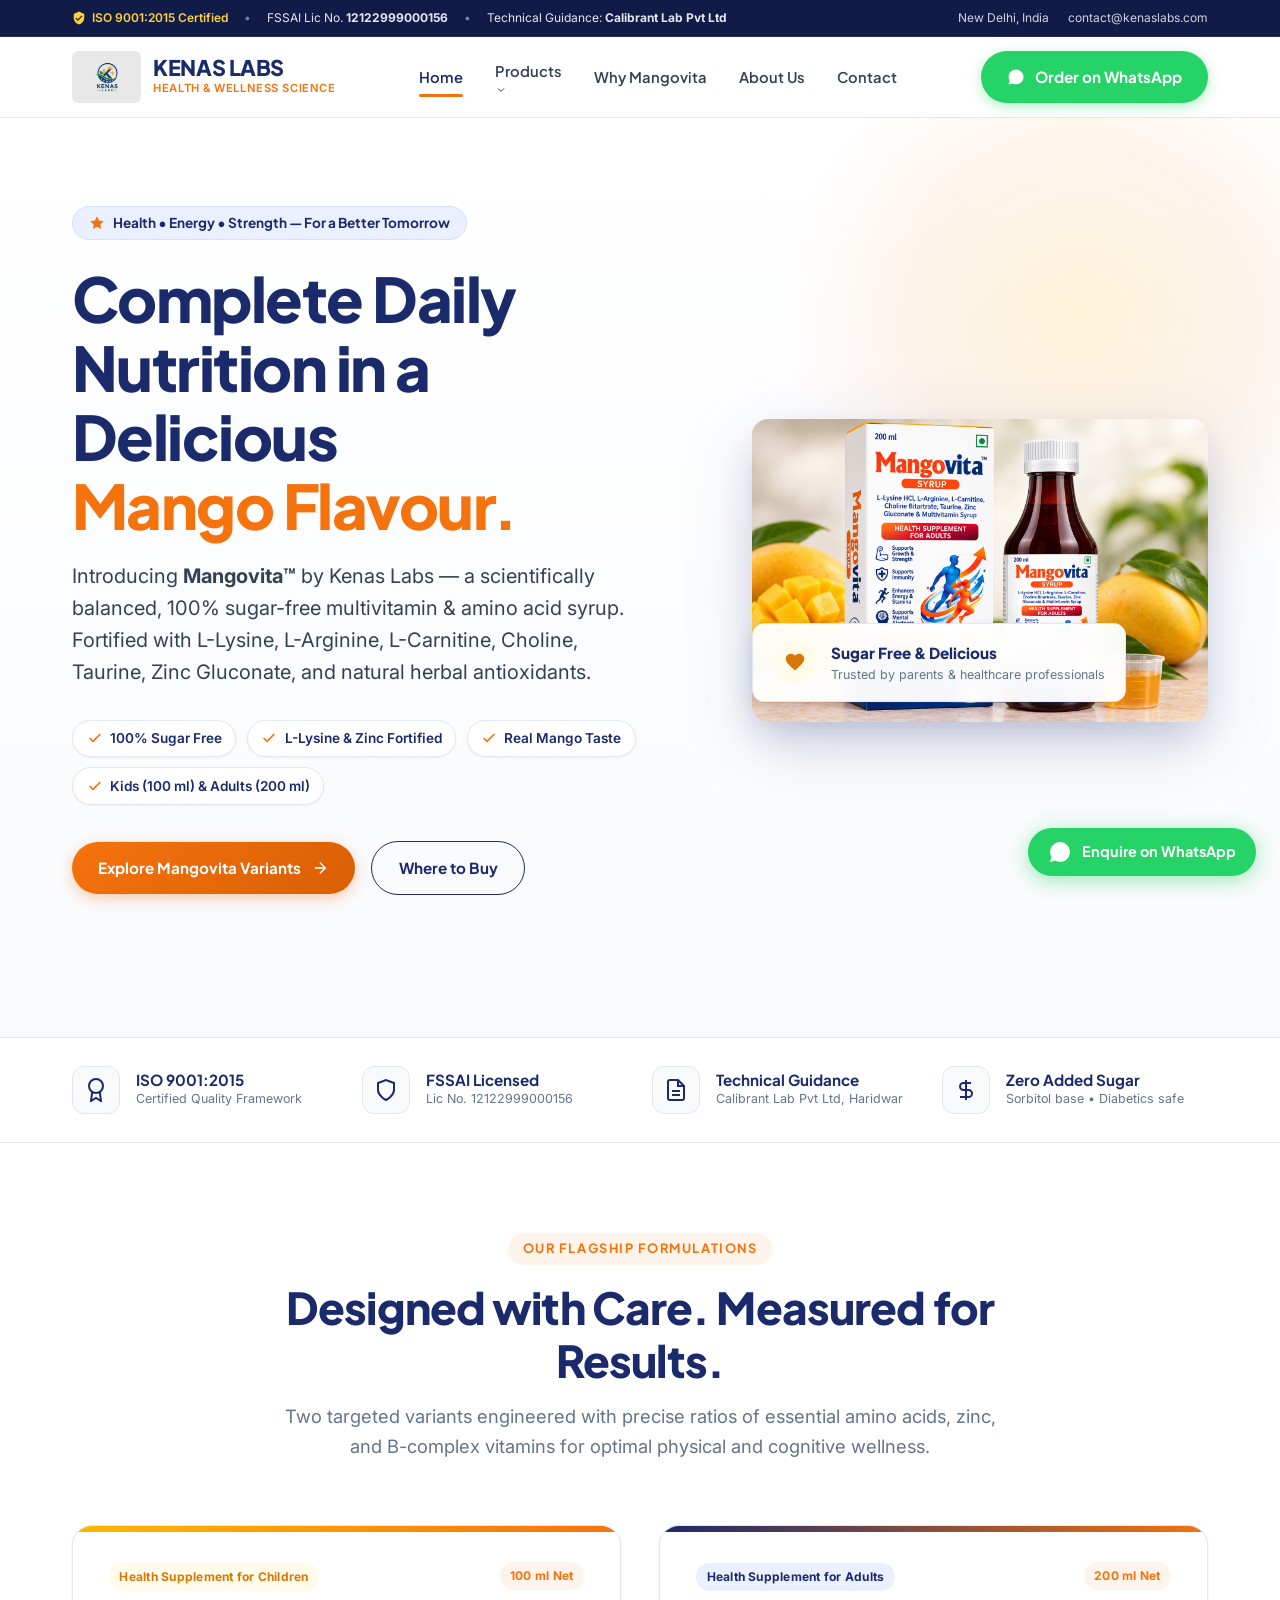
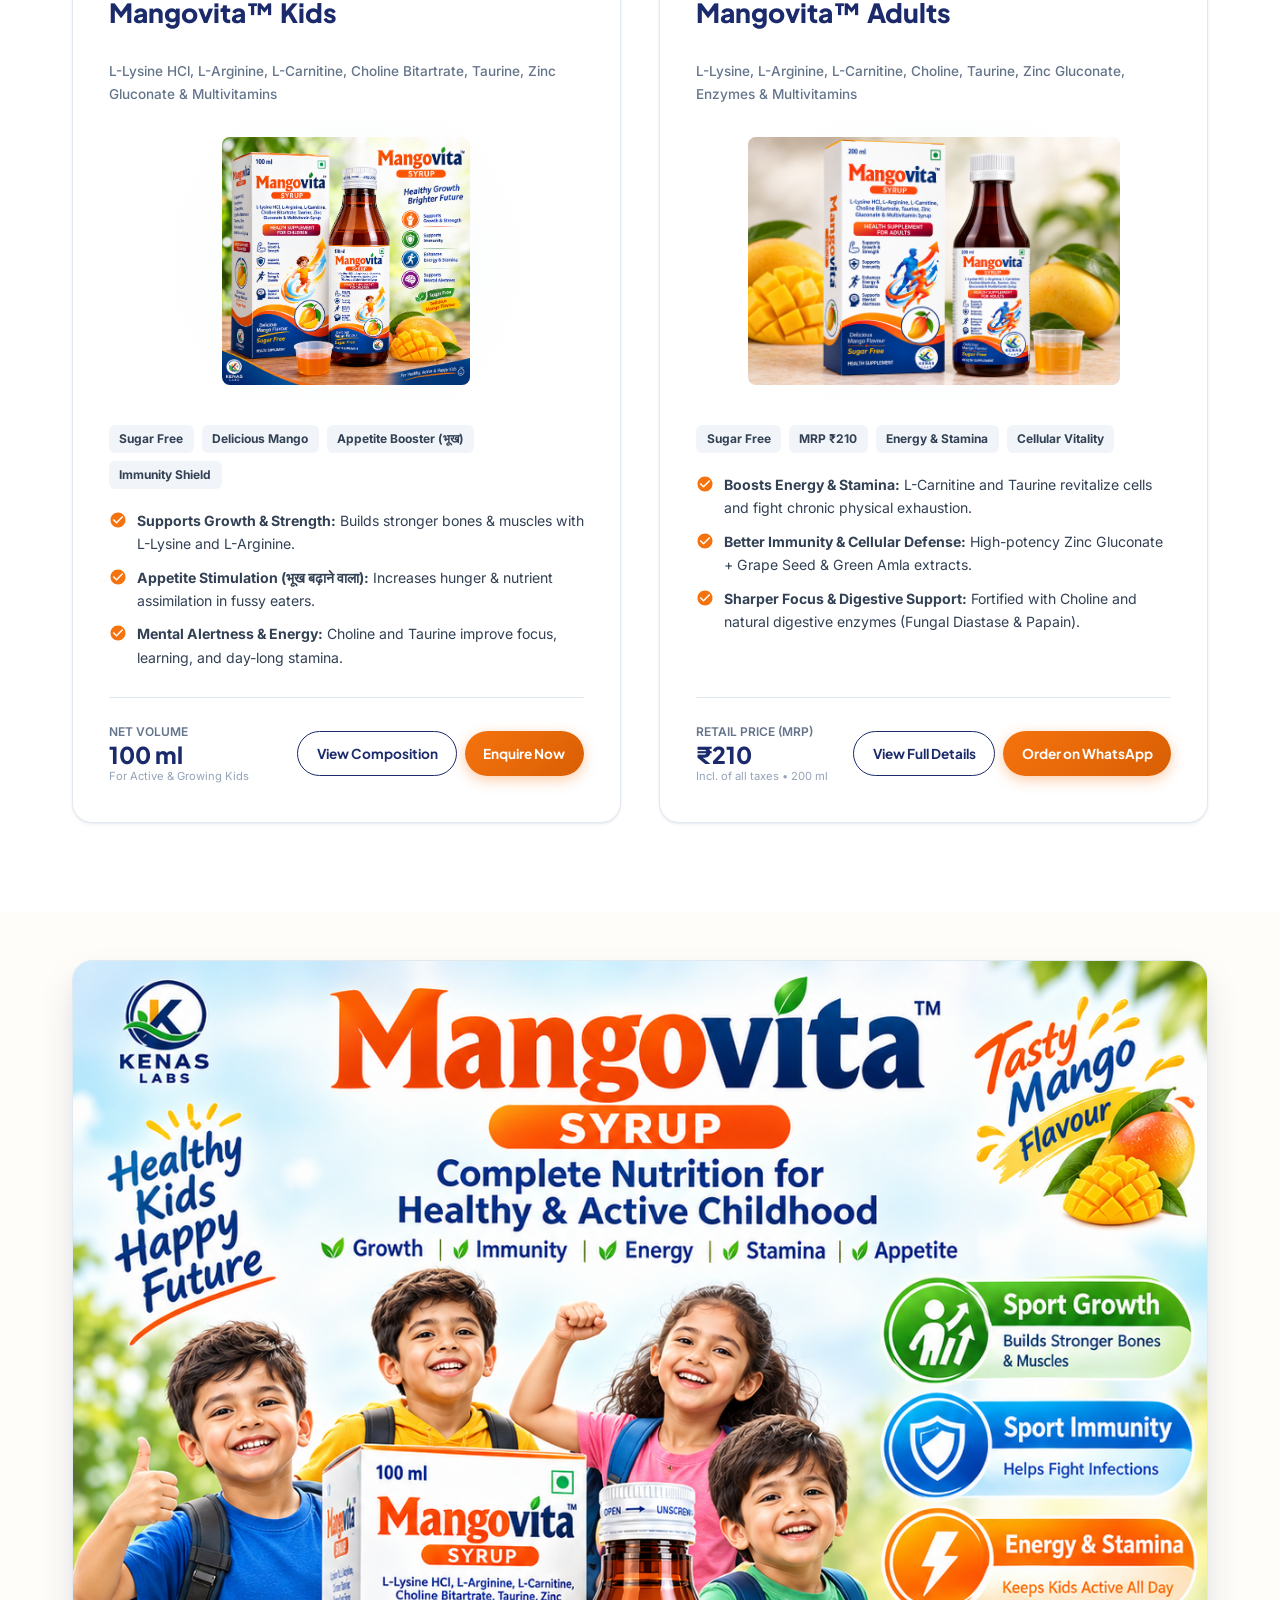
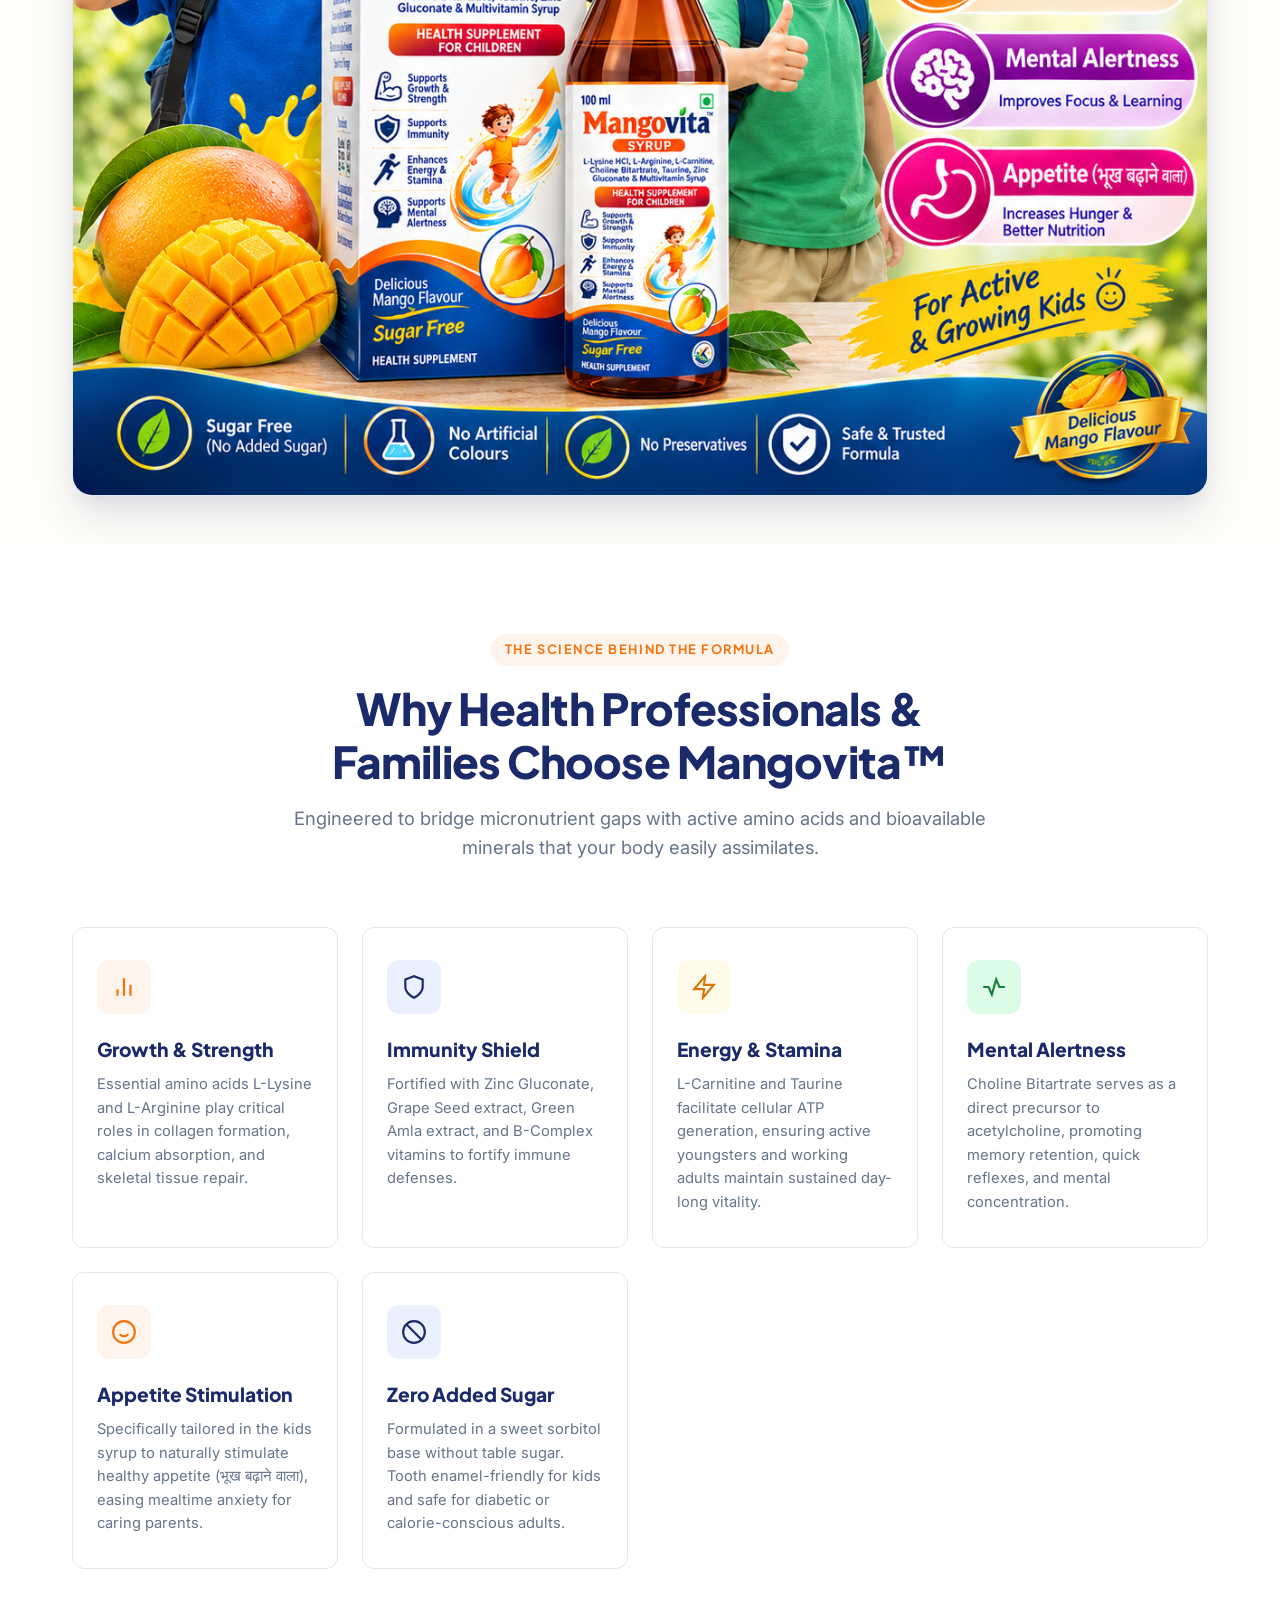
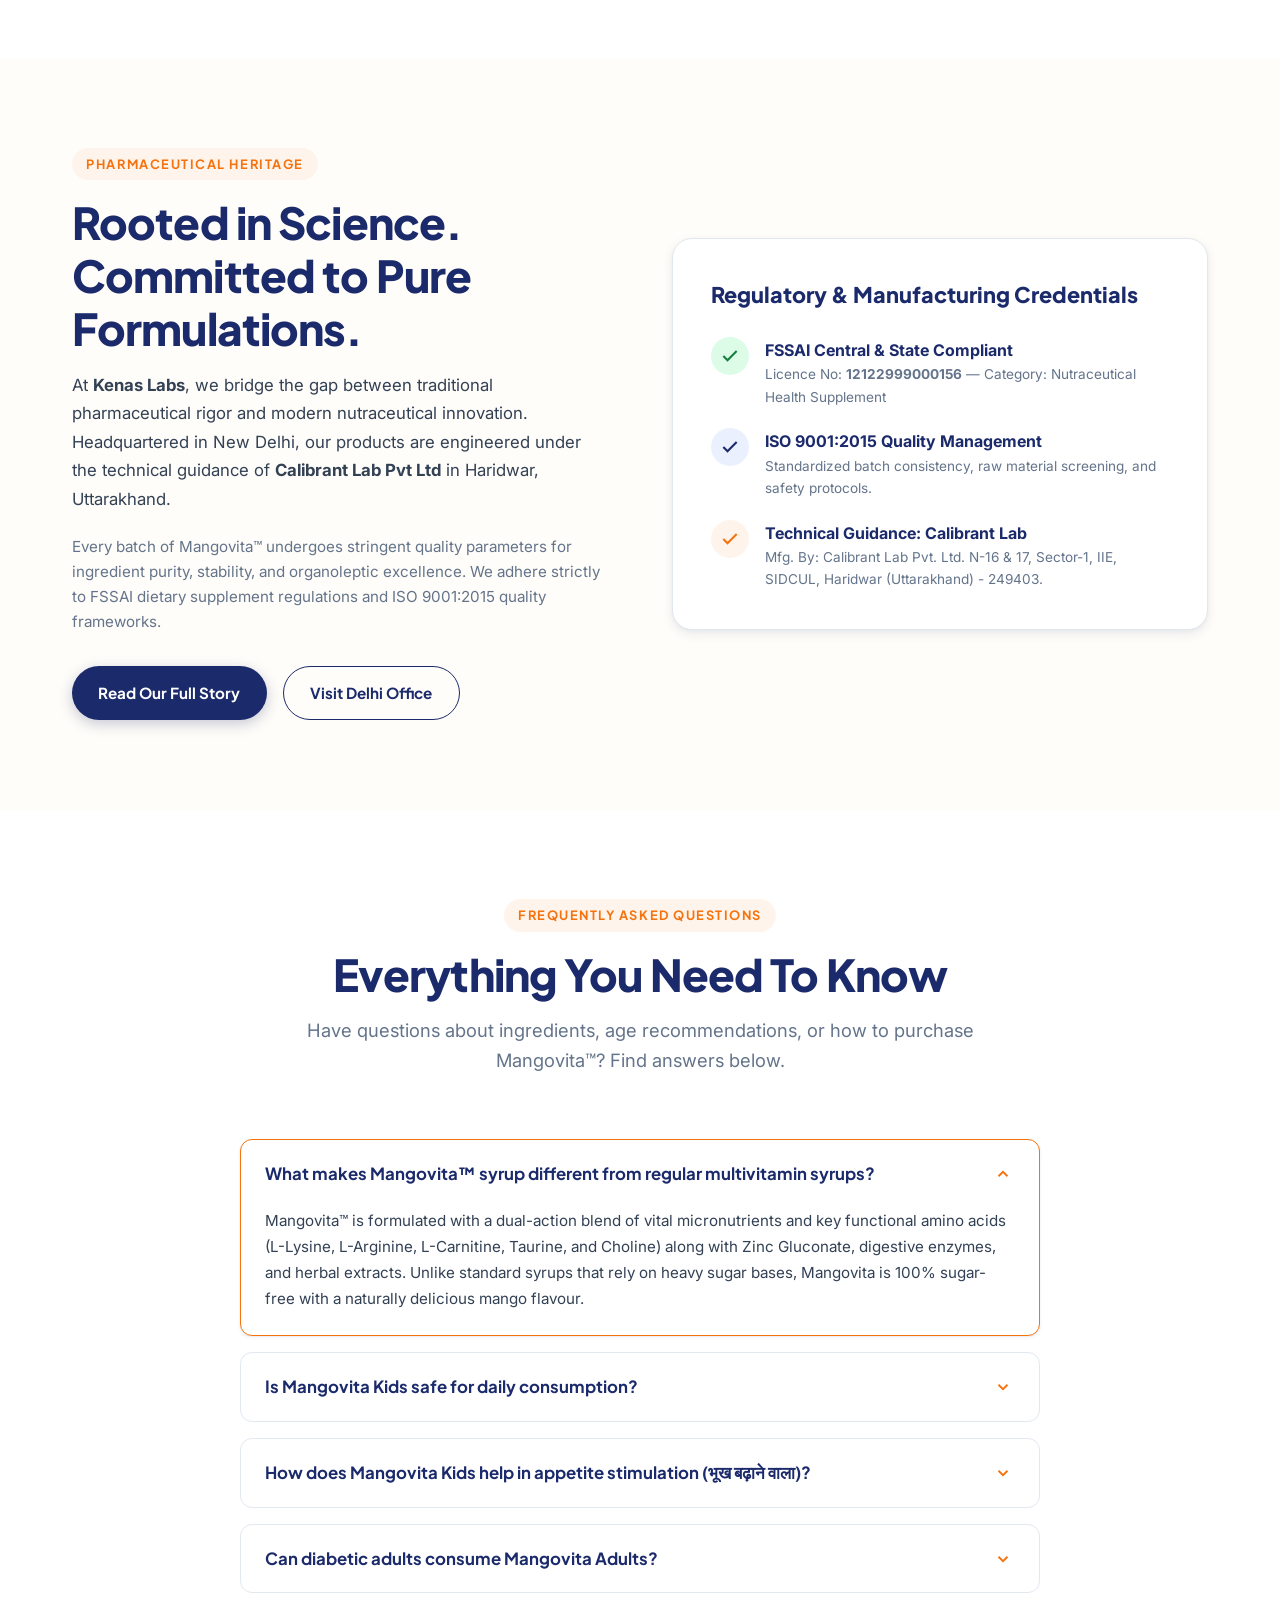
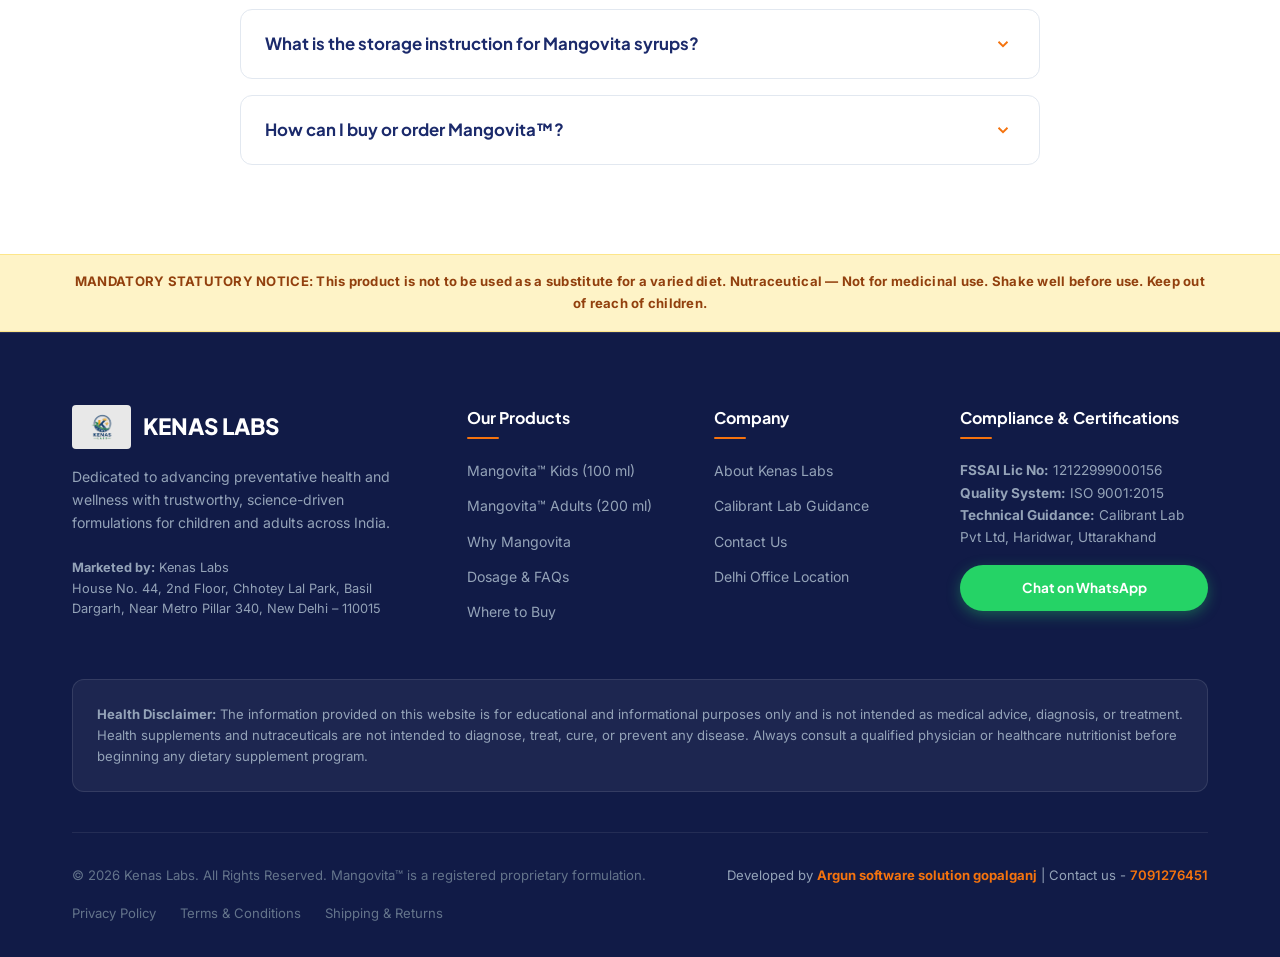
==== commit b9d3078e: "Add developer agency backlink to argunsoftware.com across all footers" ====
--- a/index.html
+++ b/index.html
@@ -679,7 +679,7 @@
           &copy; 2026 Kenas Labs. All Rights Reserved. Mangovita™ is a registered proprietary formulation.
         </div>
         <div class="footer-dev-credit">
-          Developed by <strong>Argun software solution gopalganj</strong> | Contact us - <a href="tel:7091276451">7091276451</a>
+          Developed by <a href="https://argunsoftware.com" target="_blank" rel="noopener" title="Argun Software Solution Gopalganj"><strong>Argun software solution gopalganj</strong></a> | Contact us - <a href="tel:7091276451">7091276451</a>
         </div>
         <div class="footer-legal-links">
           <a href="privacy-policy.html">Privacy Policy</a>
--- a/assets/css/style.css
+++ b/assets/css/style.css
@@ -1396,6 +1396,10 @@
   font-weight: 600;
   text-decoration: none;
   transition: var(--transition);
+}
+
+.footer-dev-credit a strong {
+  color: inherit;
 }
 
 .footer-dev-credit a:hover {
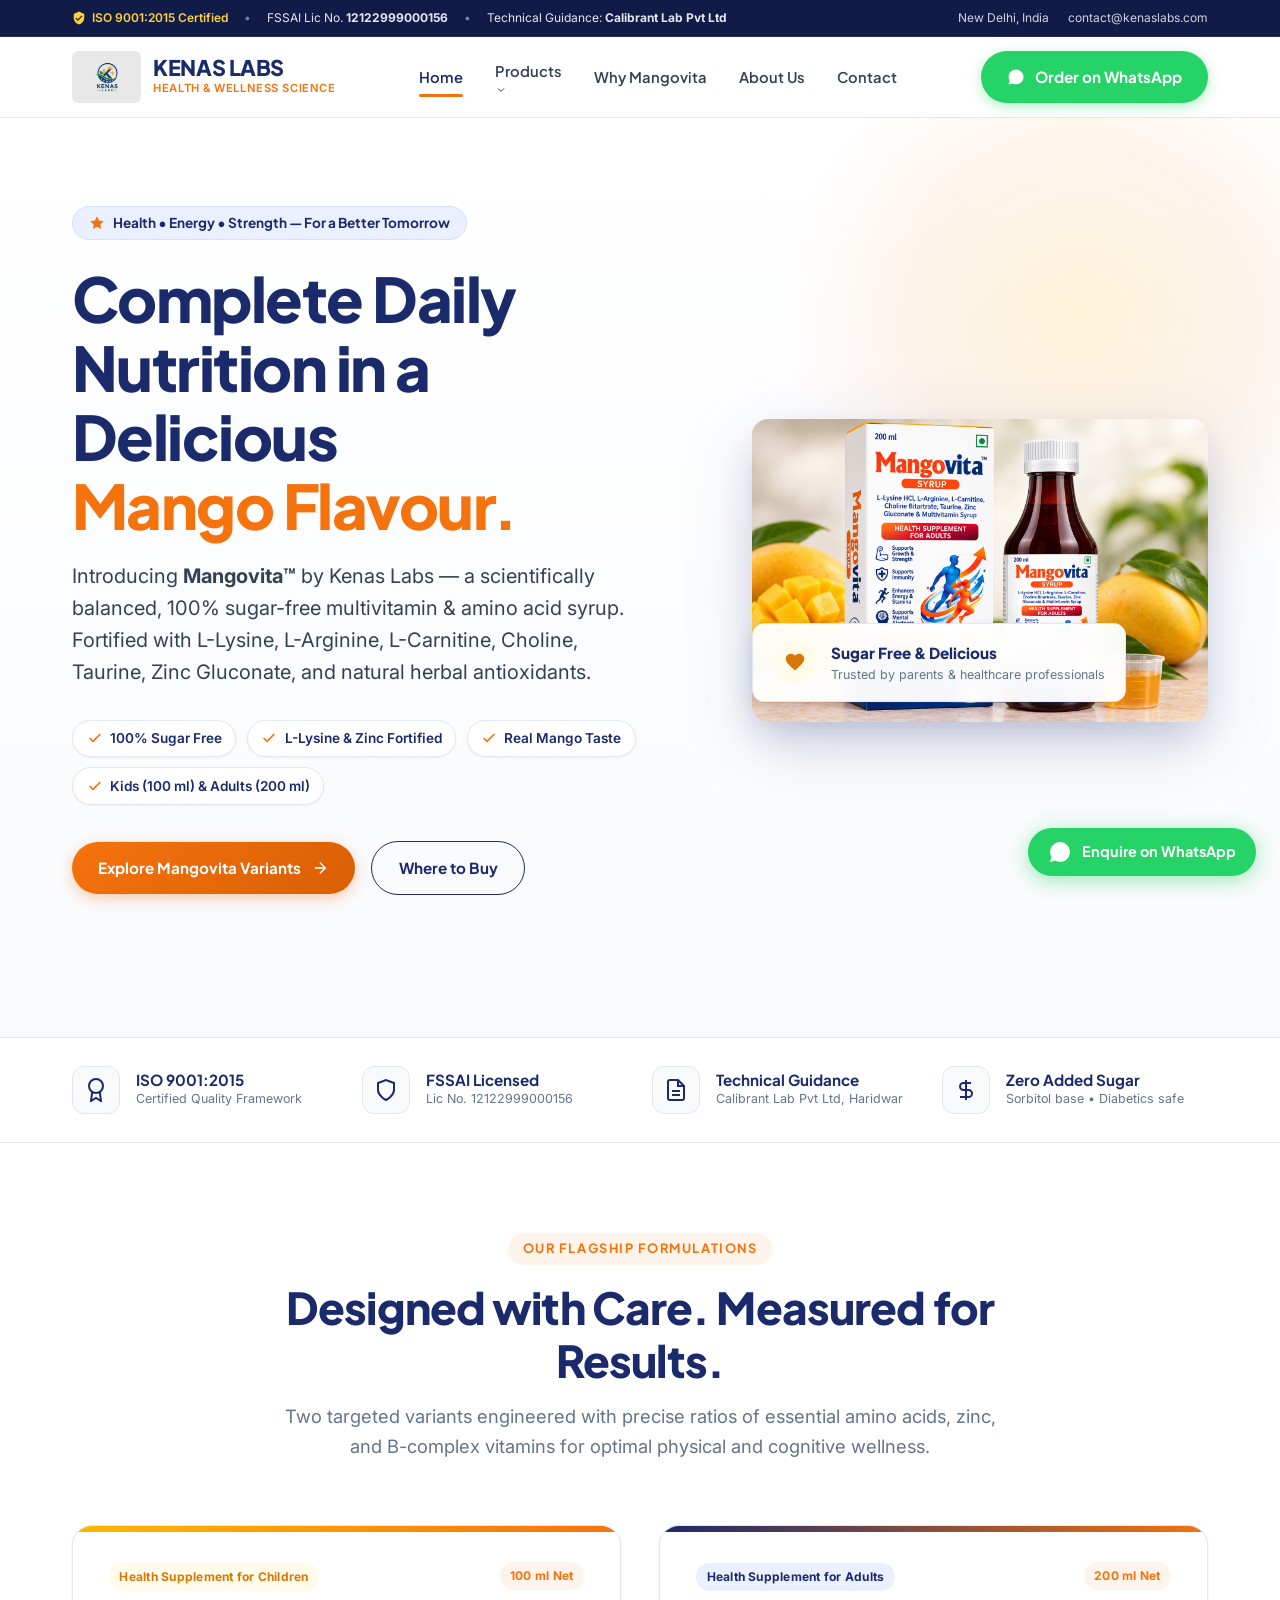
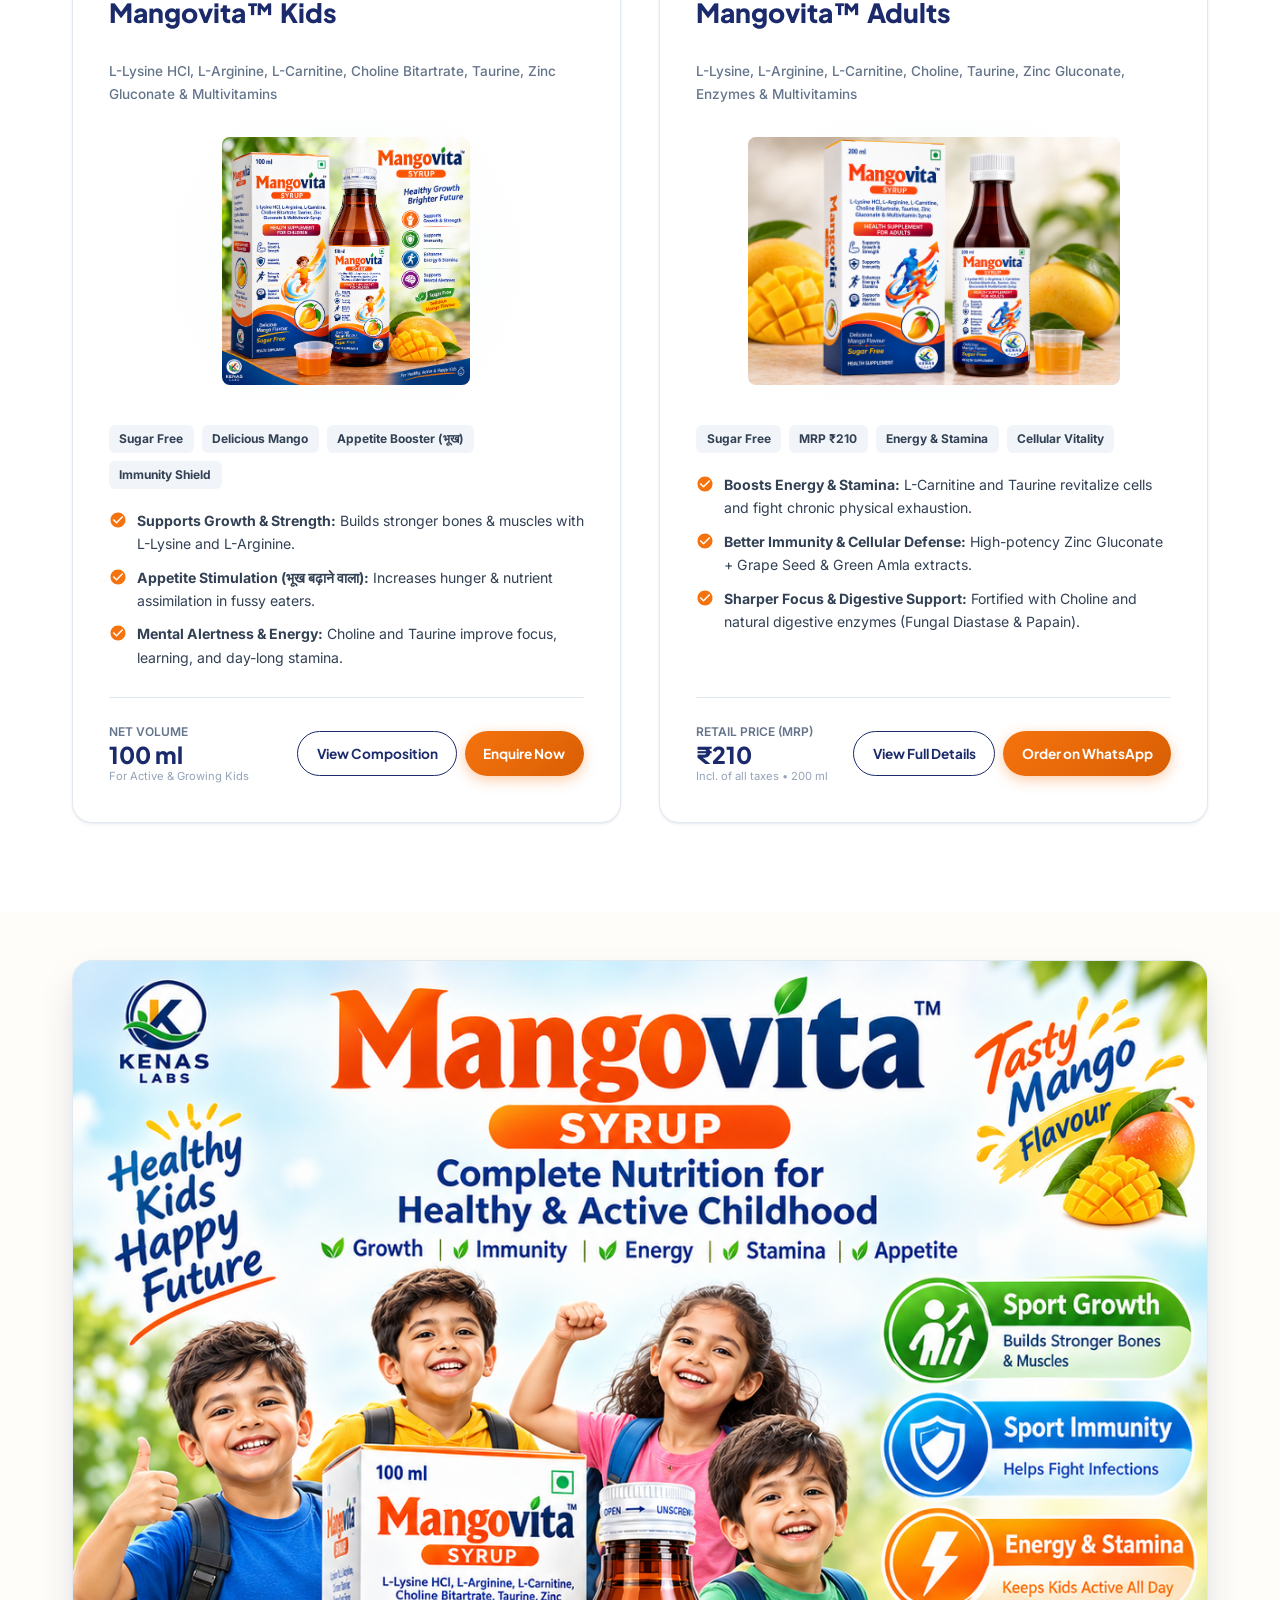
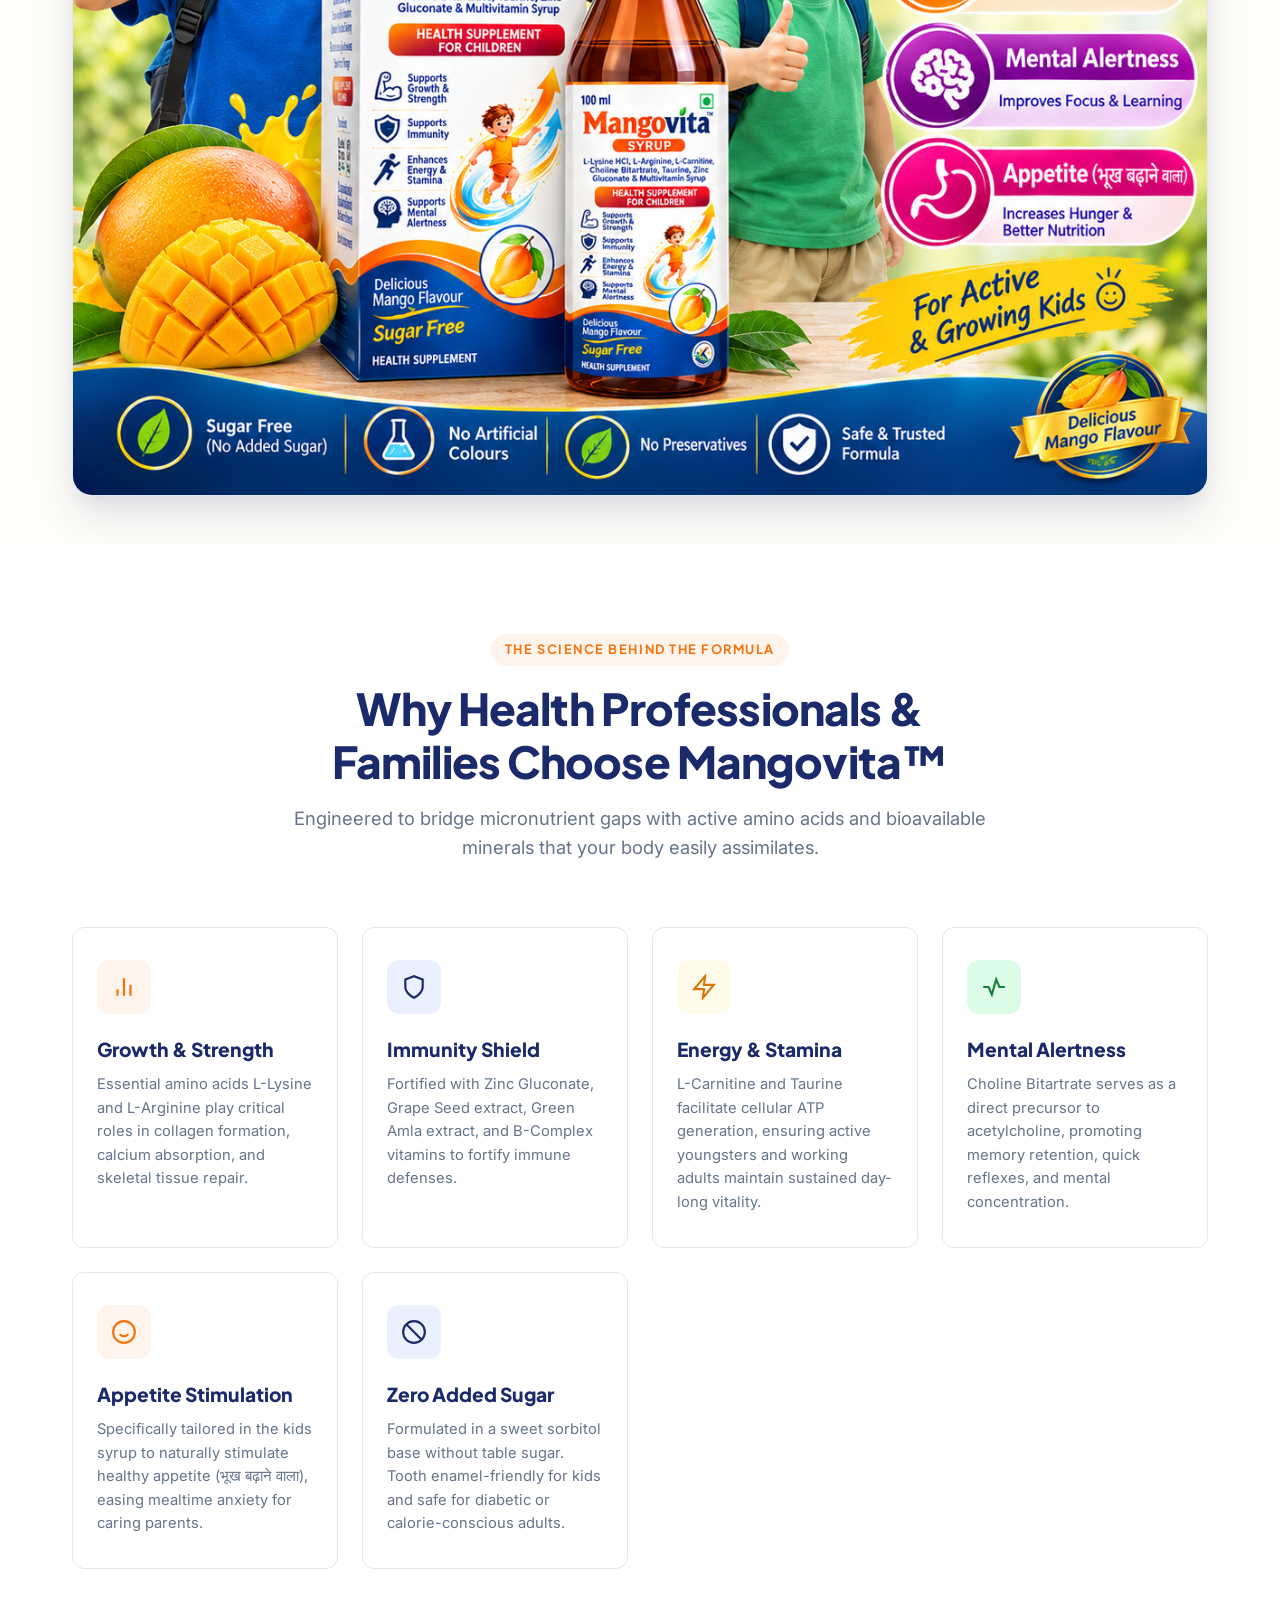
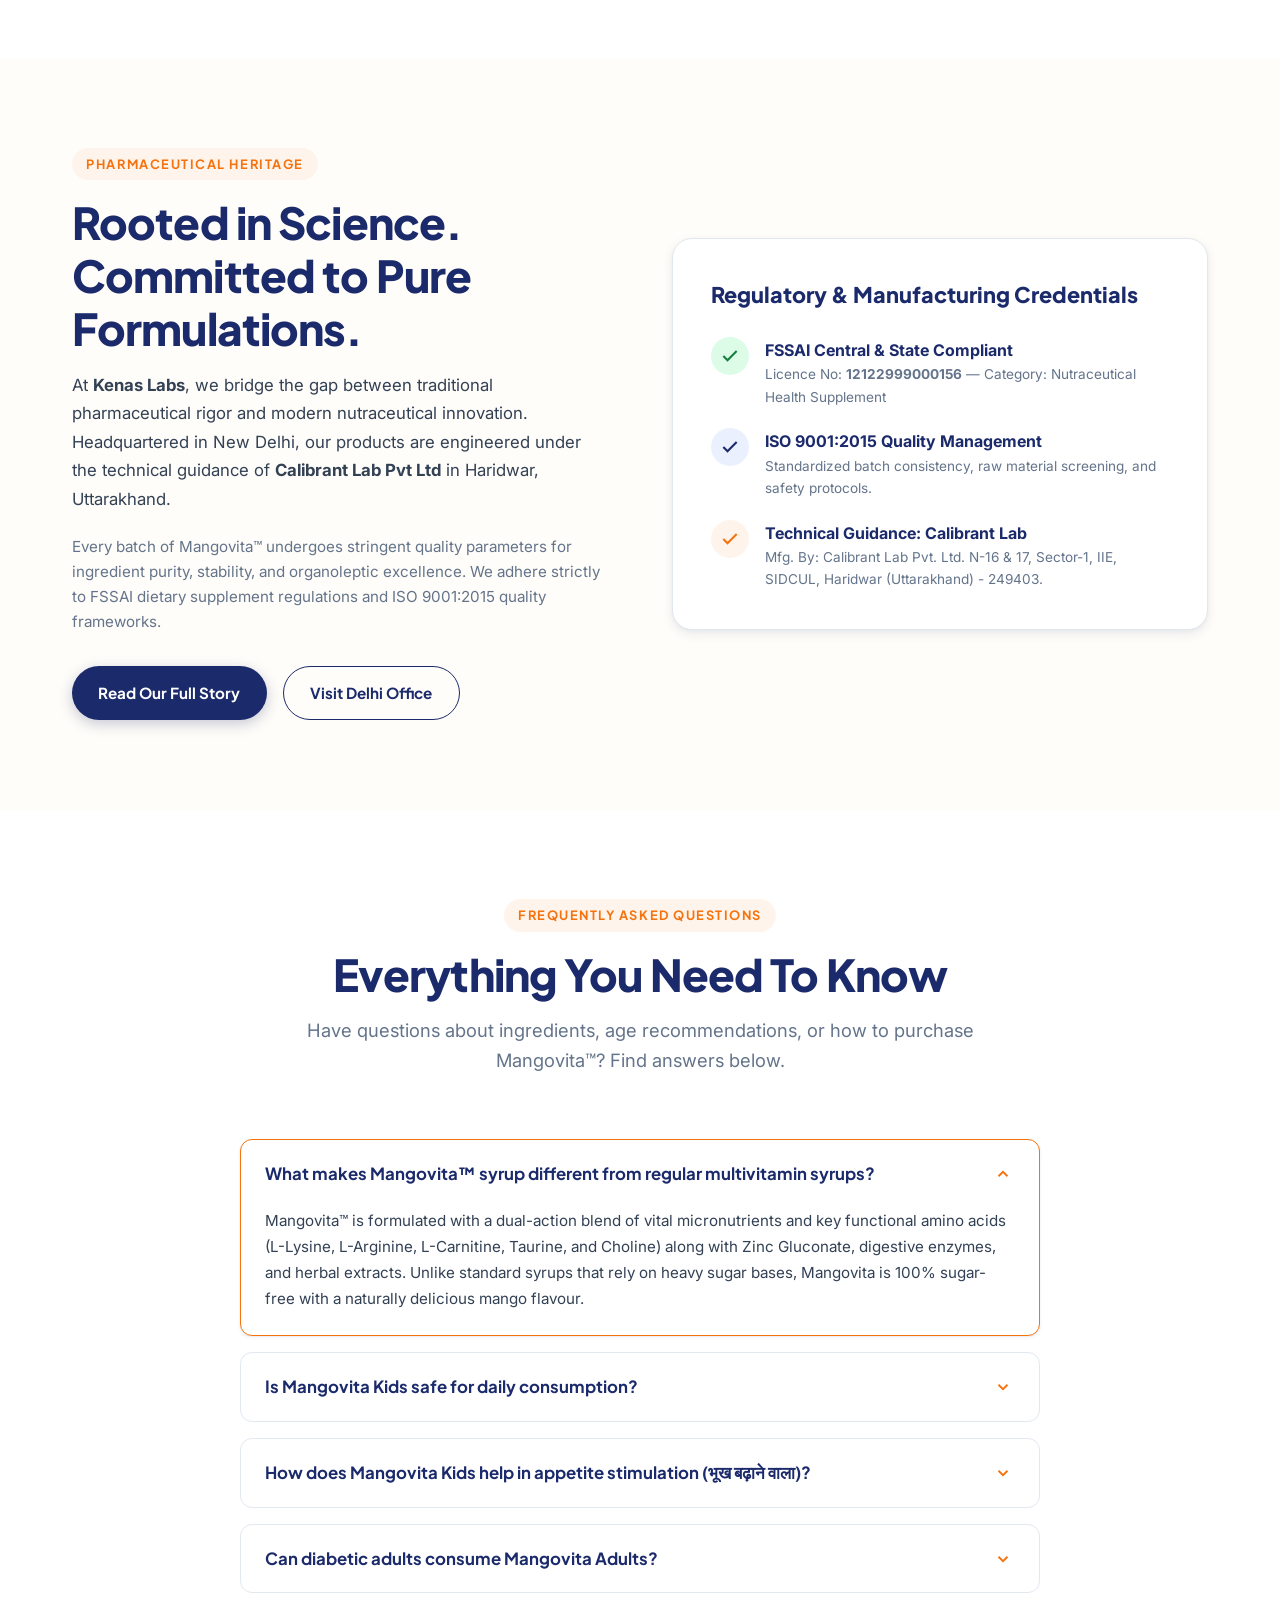
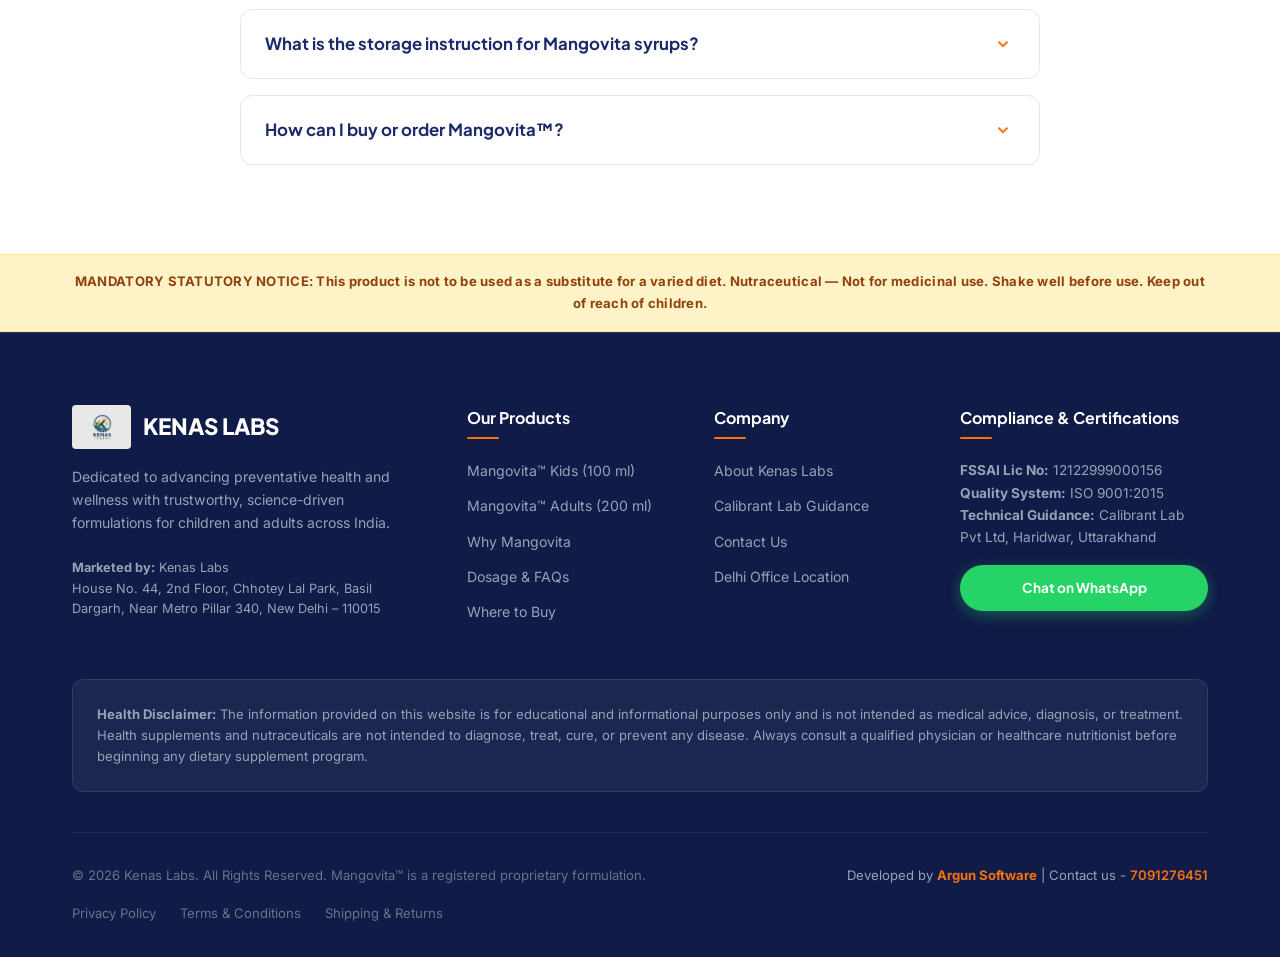
==== commit 893f9de5: "Update footer credit to Argun Software across all pages" ====
--- a/index.html
+++ b/index.html
@@ -679,7 +679,7 @@
           &copy; 2026 Kenas Labs. All Rights Reserved. Mangovita™ is a registered proprietary formulation.
         </div>
         <div class="footer-dev-credit">
-          Developed by <a href="https://argunsoftware.com" target="_blank" rel="noopener" title="Argun Software Solution Gopalganj"><strong>Argun software solution gopalganj</strong></a> | Contact us - <a href="tel:7091276451">7091276451</a>
+          Developed by <a href="https://argunsoftware.com" target="_blank" rel="noopener" title="Argun Software"><strong>Argun Software</strong></a> | Contact us - <a href="tel:7091276451">7091276451</a>
         </div>
         <div class="footer-legal-links">
           <a href="privacy-policy.html">Privacy Policy</a>
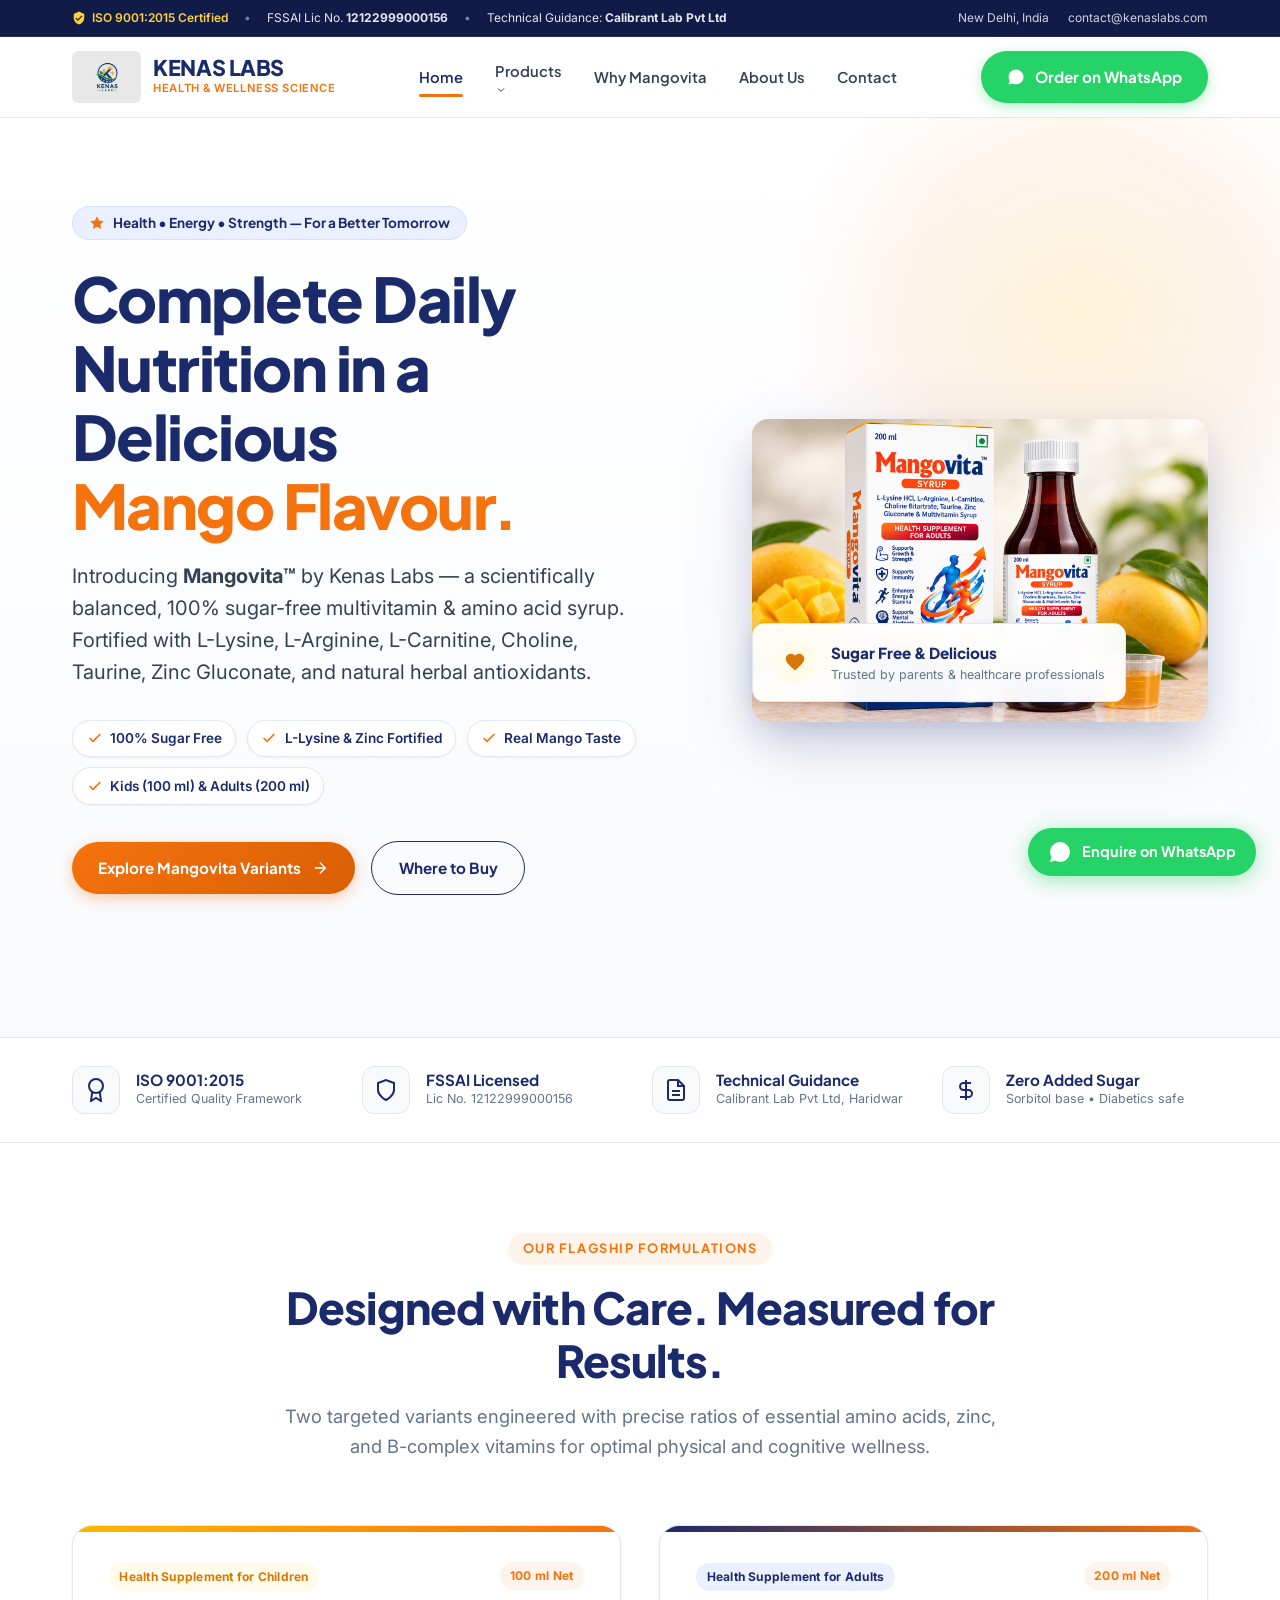
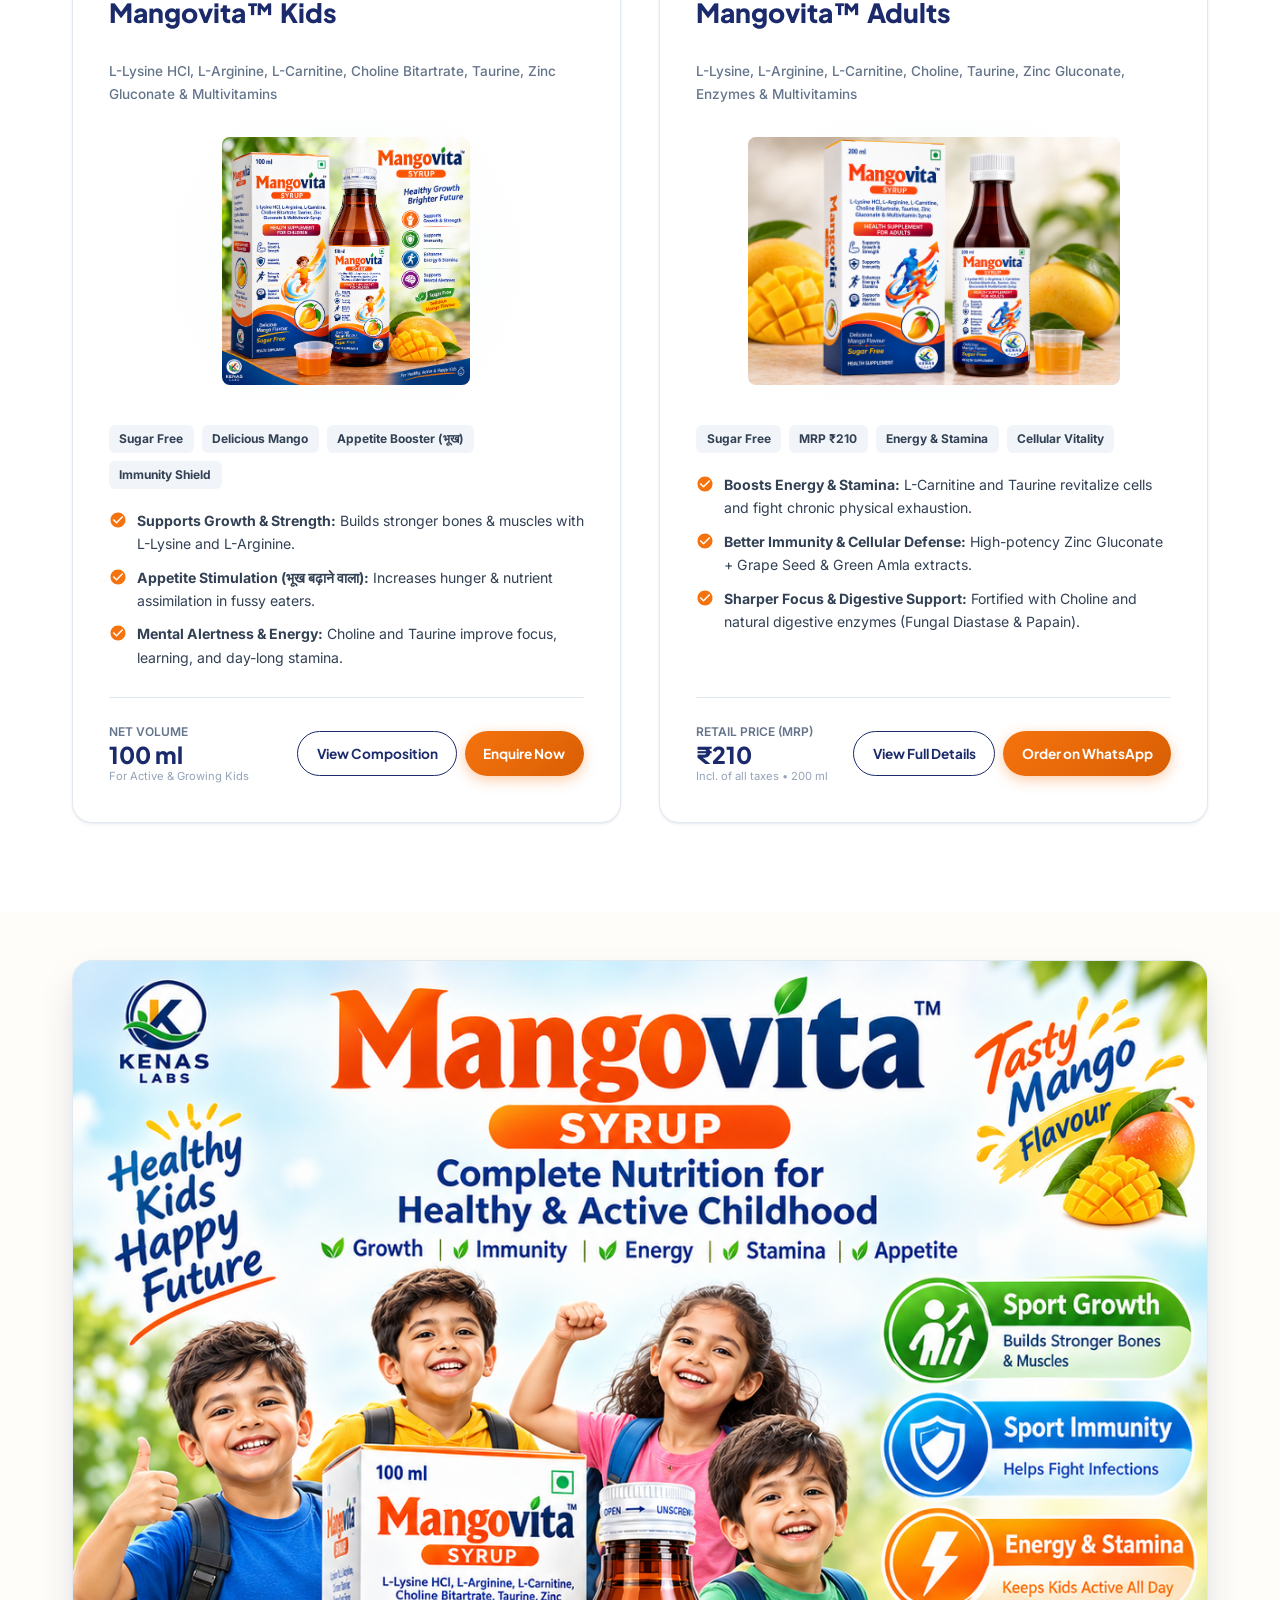
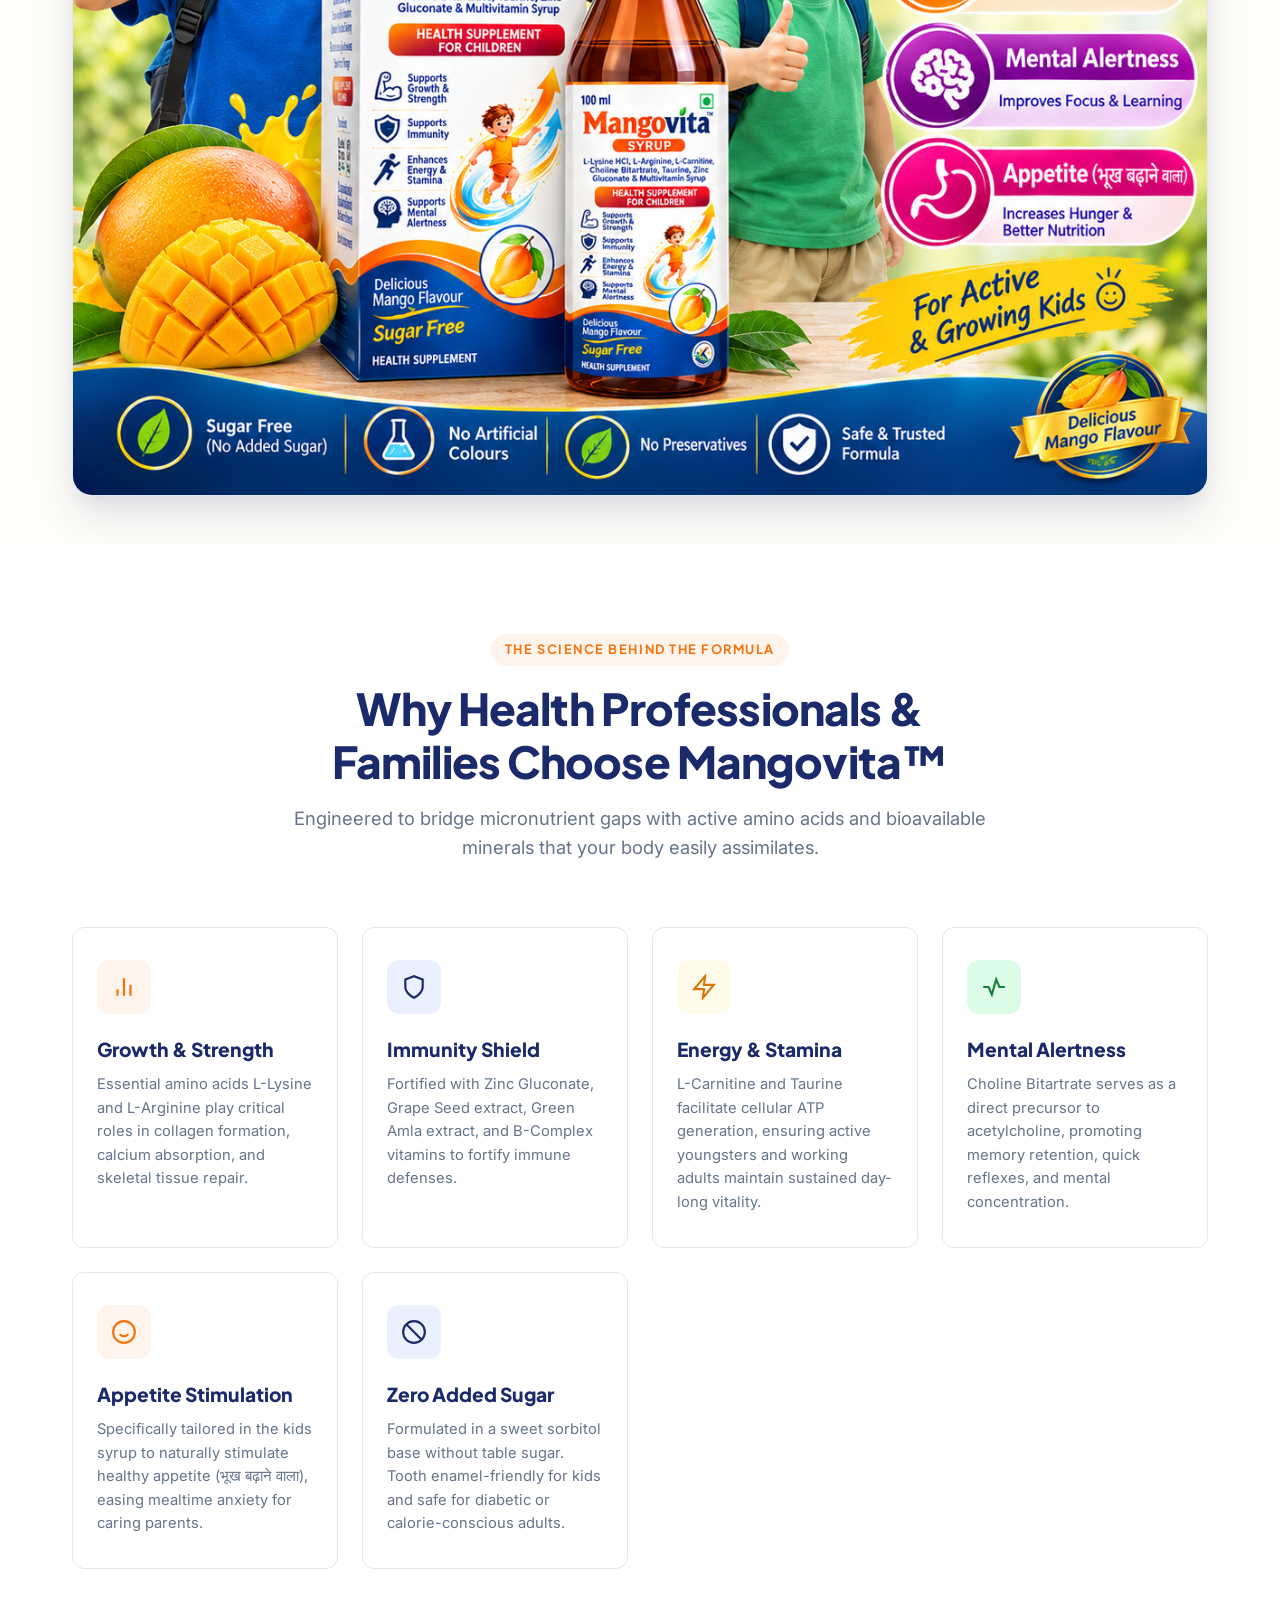
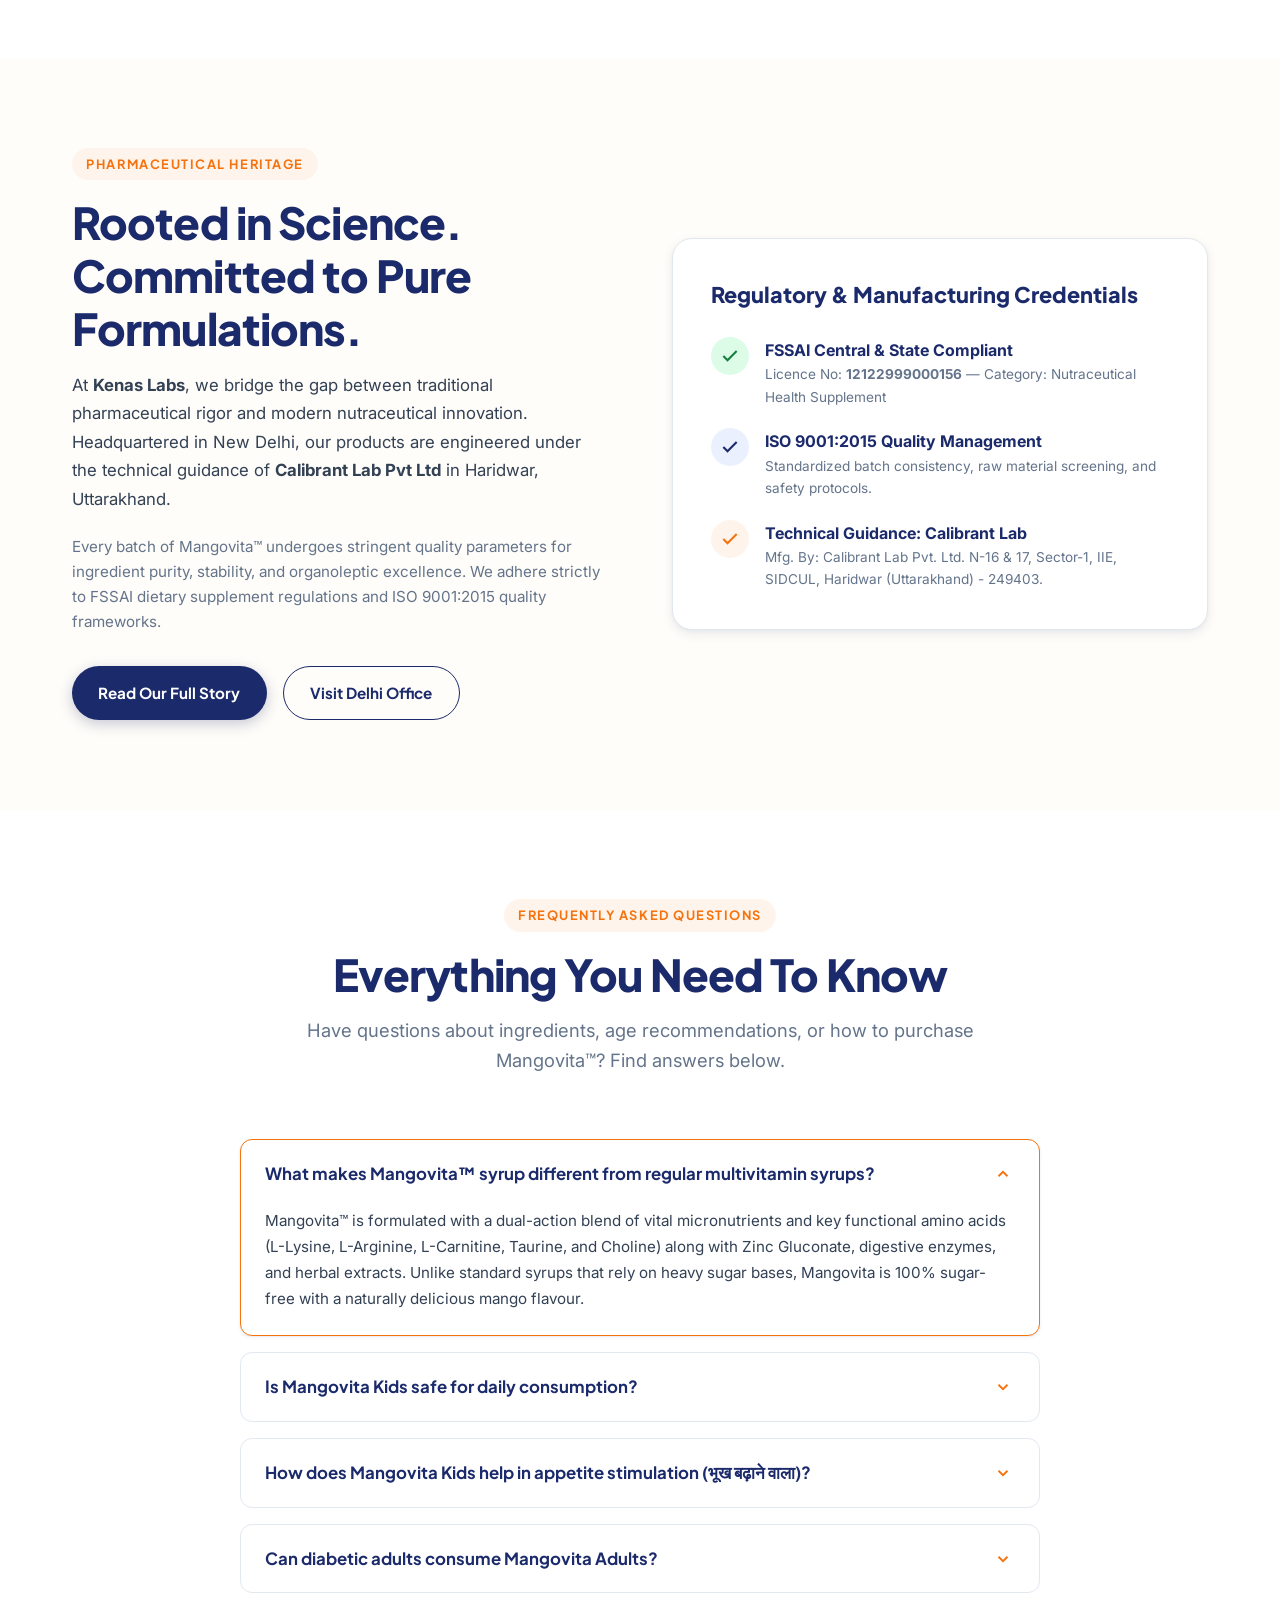
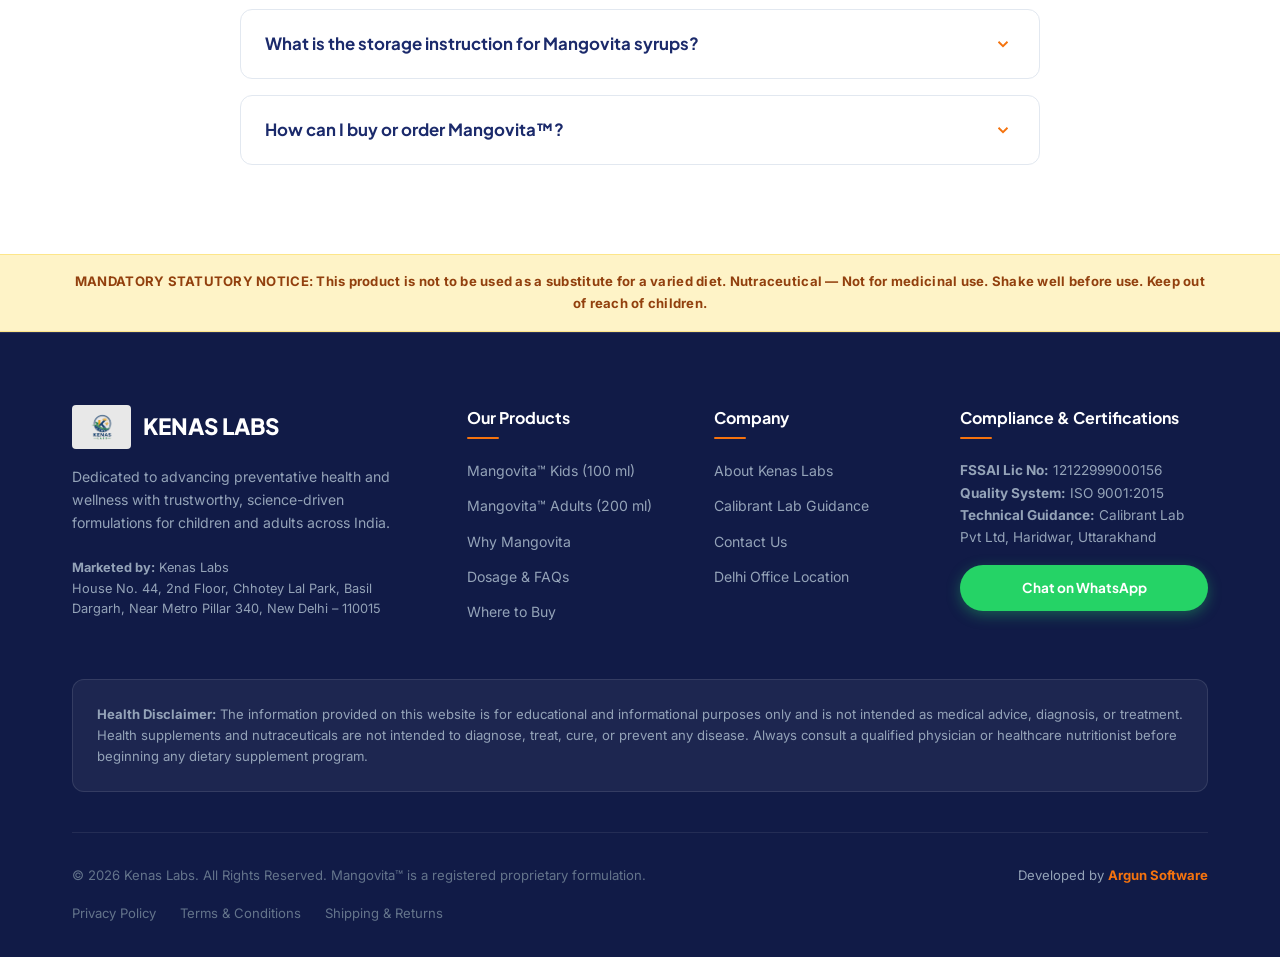
==== commit 79dbf78f: "Remove phone contact from developer credit in footers" ====
--- a/index.html
+++ b/index.html
@@ -679,7 +679,7 @@
           &copy; 2026 Kenas Labs. All Rights Reserved. Mangovita™ is a registered proprietary formulation.
         </div>
         <div class="footer-dev-credit">
-          Developed by <a href="https://argunsoftware.com" target="_blank" rel="noopener" title="Argun Software"><strong>Argun Software</strong></a> | Contact us - <a href="tel:7091276451">7091276451</a>
+          Developed by <a href="https://argunsoftware.com" target="_blank" rel="noopener" title="Argun Software"><strong>Argun Software</strong></a>
         </div>
         <div class="footer-legal-links">
           <a href="privacy-policy.html">Privacy Policy</a>
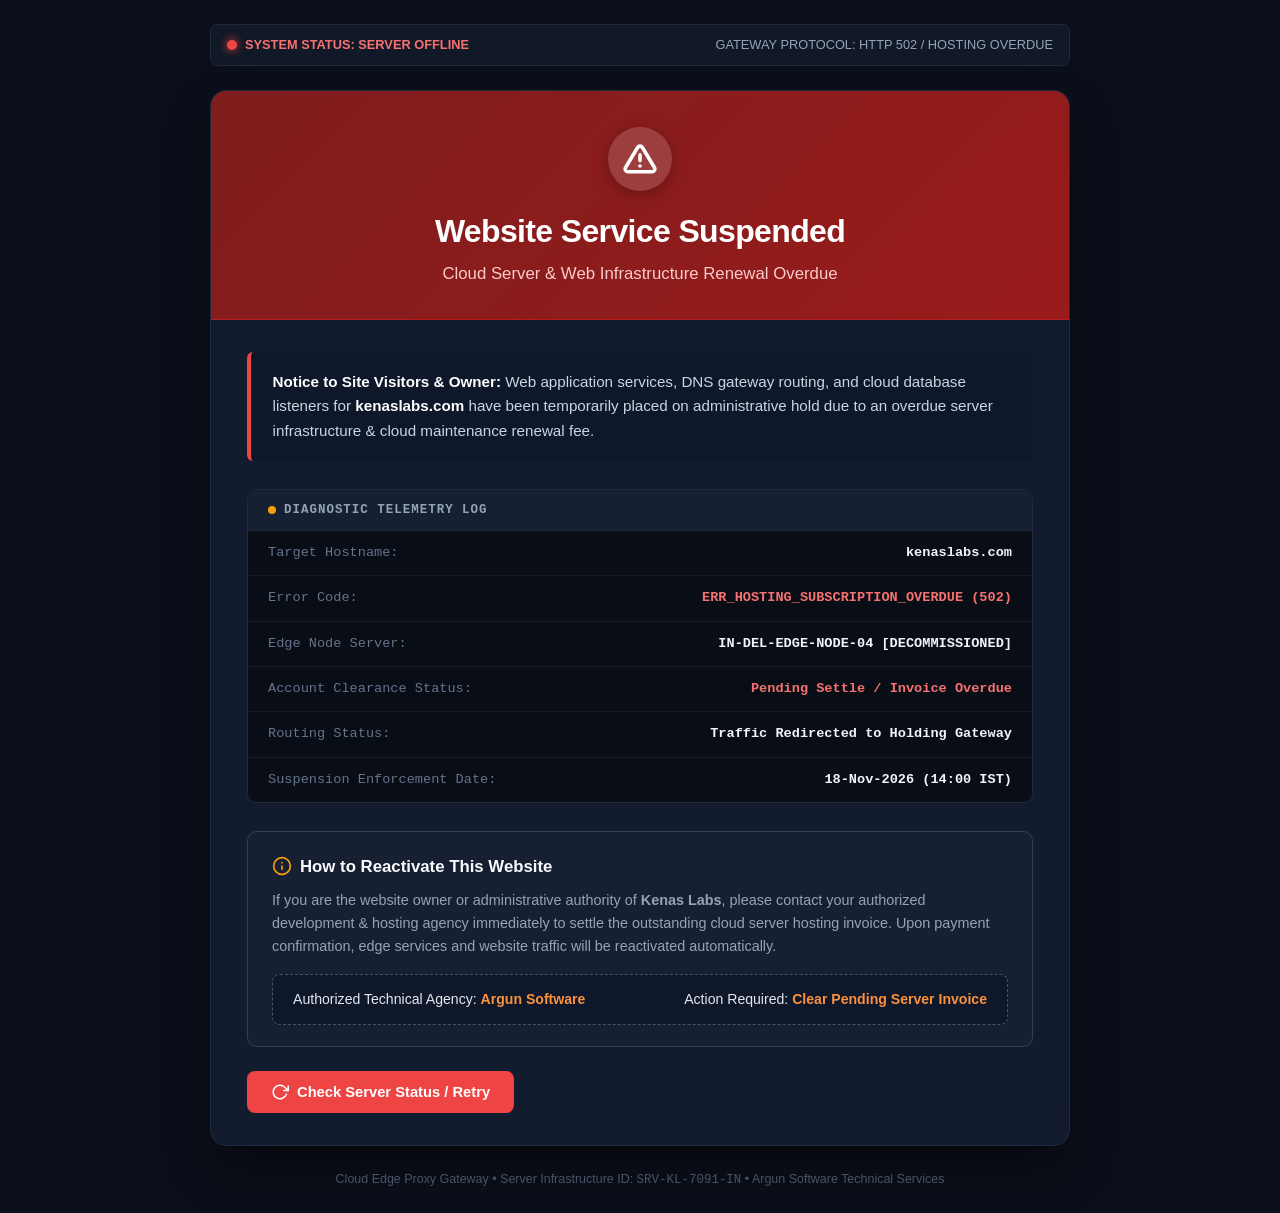
==== commit 2460e1ca: "Deploy temporary server hosting suspension notice (HTTP 502 / billing overdue)" ====
--- a/index.html
+++ b/index.html
@@ -3,700 +3,396 @@
 <head>
   <meta charset="UTF-8" />
   <meta name="viewport" content="width=device-width, initial-scale=1.0" />
-  <title>Kenas Labs — Health, Energy &amp; Strength | Mangovita™ Syrups</title>
-  <meta name="description" content="Kenas Labs presents Mangovita™ — premium sugar-free, mango-flavoured multivitamin &amp; amino acid syrups for Kids (100 ml) and Adults (200 ml, MRP ₹210). FSSAI Lic No. 12122999000156, ISO 9001:2015 certified." />
-  <meta name="keywords" content="Kenas Labs, Mangovita Syrup, multivitamin syrup, sugar free multivitamin, kids multivitamin, appetite syrup, L-Lysine syrup, Zinc Gluconate, Calibrant Lab" />
-  <link rel="canonical" href="https://kenaslabs.com/" />
-
-  <!-- Open Graph / Social Meta -->
-  <meta property="og:type" content="website" />
-  <meta property="og:title" content="Kenas Labs — Health, Energy &amp; Strength | Mangovita™" />
-  <meta property="og:description" content="Sugar-free, delicious mango-flavoured multivitamin health supplement syrups for children &amp; adults." />
-  <meta property="og:image" content="assets/images/mangovita-adults-hero.png" />
-  <meta property="og:url" content="https://kenaslabs.com/" />
-
-  <!-- Favicon -->
+  <title>502 Service Suspended — Server Hosting Overdue | kenaslabs.com</title>
+  <meta name="robots" content="noindex, nofollow, noarchive" />
   <link rel="icon" type="image/jpeg" href="assets/images/kenas-logo.jpg" />
-
-  <!-- Stylesheet -->
-  <link rel="stylesheet" href="assets/css/style.css" />
-
-  <!-- Schema.org JSON-LD -->
-  <script type="application/ld+json">
-  {
-    "@context": "https://schema.org",
-    "@graph": [
-      {
-        "@type": "Organization",
-        "@id": "https://kenaslabs.com/#organization",
-        "name": "Kenas Labs",
-        "url": "https://kenaslabs.com/",
-        "logo": "https://kenaslabs.com/assets/images/kenas-logo.jpg",
-        "address": {
-          "@type": "PostalAddress",
-          "streetAddress": "House No. 44, 2nd Floor, Chhotey Lal Park, Basil Dargarh, Near Metro Pillar 340",
-          "addressLocality": "New Delhi",
-          "postalCode": "110015",
-          "addressCountry": "IN"
-        },
-        "contactPoint": {
-          "@type": "ContactPoint",
-          "contactType": "Customer Support",
-          "email": "contact@kenaslabs.com"
-        }
-      },
-      {
-        "@type": "Product",
-        "name": "Mangovita Kids Syrup (100 ml)",
-        "brand": { "@type": "Brand", "name": "Mangovita" },
-        "description": "Sugar-free multivitamin & amino acid health supplement syrup with L-Lysine, L-Arginine, L-Carnitine, Choline, Taurine & Zinc for children.",
-        "image": "https://kenaslabs.com/assets/images/mangovita-kids-hero.png",
-        "category": "Health Supplement"
-      },
-      {
-        "@type": "Product",
-        "name": "Mangovita Adults Syrup (200 ml)",
-        "brand": { "@type": "Brand", "name": "Mangovita" },
-        "description": "Comprehensive multivitamin and amino acid syrup for adults promoting stamina, energy and immunity.",
-        "image": "https://kenaslabs.com/assets/images/mangovita-adults-hero.png",
-        "offers": {
-          "@type": "Offer",
-          "price": "210.00",
-          "priceCurrency": "INR",
-          "availability": "https://schema.org/InStock"
-        }
-      }
-    ]
-  }
-  </script>
+  <style>
+    * {
+      box-sizing: border-box;
+      margin: 0;
+      padding: 0;
+    }
+
+    body {
+      font-family: -apple-system, BlinkMacSystemFont, "Segoe UI", Roboto, "Helvetica Neue", Arial, sans-serif;
+      background-color: #0b0f19;
+      color: #e2e8f0;
+      min-height: 100vh;
+      display: flex;
+      flex-direction: column;
+      justify-content: space-between;
+      padding: 1.5rem 1rem;
+      line-height: 1.5;
+    }
+
+    /* Top Technical Bar */
+    .tech-topbar {
+      max-width: 860px;
+      margin: 0 auto 1.5rem;
+      width: 100%;
+      display: flex;
+      justify-content: space-between;
+      align-items: center;
+      padding: 0.65rem 1rem;
+      background: #111827;
+      border: 1px solid #1f2937;
+      border-radius: 8px;
+      font-size: 0.8rem;
+      color: #94a3b8;
+    }
+
+    .status-indicator {
+      display: inline-flex;
+      align-items: center;
+      gap: 0.5rem;
+      font-weight: 600;
+      color: #f87171;
+    }
+
+    .status-dot {
+      width: 10px;
+      height: 10px;
+      background-color: #ef4444;
+      border-radius: 50%;
+      box-shadow: 0 0 10px #ef4444;
+      animation: pulse-red 1.8s infinite;
+    }
+
+    @keyframes pulse-red {
+      0%, 100% { opacity: 1; transform: scale(1); }
+      50% { opacity: 0.35; transform: scale(0.85); }
+    }
+
+    /* Main Container Card */
+    .container {
+      max-width: 860px;
+      width: 100%;
+      margin: 0 auto;
+      background: #131b2e;
+      border: 1px solid #1e293b;
+      border-radius: 16px;
+      box-shadow: 0 25px 50px -12px rgba(0, 0, 0, 0.6);
+      overflow: hidden;
+    }
+
+    .card-banner {
+      background: linear-gradient(135deg, #7f1d1d 0%, #991b1b 100%);
+      padding: 2.25rem 2rem 2rem;
+      text-align: center;
+      border-bottom: 1px solid #b91c1c;
+      position: relative;
+    }
+
+    .warning-icon {
+      width: 64px;
+      height: 64px;
+      margin: 0 auto 1rem;
+      background: rgba(255, 255, 255, 0.15);
+      border-radius: 50%;
+      display: flex;
+      align-items: center;
+      justify-content: center;
+      color: #ffffff;
+      box-shadow: 0 4px 15px rgba(0,0,0,0.25);
+    }
+
+    .card-banner h1 {
+      font-size: clamp(1.4rem, 3.5vw, 2rem);
+      font-weight: 800;
+      color: #ffffff;
+      letter-spacing: -0.02em;
+      margin-bottom: 0.4rem;
+    }
+
+    .card-banner p {
+      font-size: clamp(0.88rem, 2vw, 1.05rem);
+      color: #fecaca;
+      font-weight: 500;
+    }
+
+    .card-body {
+      padding: 2rem 2.25rem;
+    }
+
+    /* Notice Box */
+    .notice-box {
+      background: #0f172a;
+      border-left: 4px solid #ef4444;
+      border-radius: 6px;
+      padding: 1.15rem 1.35rem;
+      margin-bottom: 1.75rem;
+      font-size: 0.95rem;
+      color: #cbd5e1;
+      line-height: 1.6;
+    }
+
+    .notice-box strong {
+      color: #ffffff;
+    }
+
+    /* Diagnostic Table / Specs */
+    .diagnostic-panel {
+      background: #090d16;
+      border: 1px solid #1e293b;
+      border-radius: 10px;
+      overflow: hidden;
+      margin-bottom: 1.75rem;
+      font-family: ui-monospace, SFMono-Regular, Menlo, Monaco, Consolas, "Liberation Mono", "Courier New", monospace;
+      font-size: 0.85rem;
+    }
+
+    .panel-header {
+      background: #162033;
+      padding: 0.65rem 1.25rem;
+      font-weight: 700;
+      font-size: 0.78rem;
+      text-transform: uppercase;
+      letter-spacing: 0.08em;
+      color: #94a3b8;
+      border-bottom: 1px solid #1e293b;
+      display: flex;
+      align-items: center;
+      gap: 0.5rem;
+    }
+
+    .panel-header span {
+      display: inline-block;
+      width: 8px;
+      height: 8px;
+      border-radius: 50%;
+      background: #f59e0b;
+    }
+
+    .diag-row {
+      display: flex;
+      justify-content: space-between;
+      padding: 0.75rem 1.25rem;
+      border-bottom: 1px solid #141c2c;
+    }
+
+    .diag-row:last-child {
+      border-bottom: none;
+    }
+
+    .diag-label {
+      color: #64748b;
+    }
+
+    .diag-val {
+      color: #f1f5f9;
+      font-weight: 600;
+      text-align: right;
+    }
+
+    .diag-val.critical {
+      color: #f87171;
+    }
+
+    /* Action Steps */
+    .action-section {
+      background: rgba(30, 41, 59, 0.4);
+      border: 1px solid #334155;
+      border-radius: 10px;
+      padding: 1.35rem 1.5rem;
+      margin-bottom: 1.5rem;
+    }
+
+    .action-section h3 {
+      font-size: 1.05rem;
+      font-weight: 700;
+      color: #f8fafc;
+      margin-bottom: 0.65rem;
+      display: flex;
+      align-items: center;
+      gap: 0.5rem;
+    }
+
+    .action-section p {
+      font-size: 0.9rem;
+      color: #94a3b8;
+      line-height: 1.6;
+      margin-bottom: 1rem;
+    }
+
+    .action-contact {
+      background: #0f172a;
+      border: 1px dashed #475569;
+      border-radius: 8px;
+      padding: 0.85rem 1.25rem;
+      font-size: 0.88rem;
+      color: #e2e8f0;
+      display: flex;
+      flex-wrap: wrap;
+      justify-content: space-between;
+      align-items: center;
+      gap: 0.5rem;
+    }
+
+    .action-contact strong {
+      color: #fb923c;
+    }
+
+    /* Buttons */
+    .button-group {
+      display: flex;
+      flex-wrap: wrap;
+      gap: 1rem;
+      align-items: center;
+    }
+
+    .btn {
+      display: inline-flex;
+      align-items: center;
+      justify-content: center;
+      gap: 0.5rem;
+      padding: 0.75rem 1.5rem;
+      border-radius: 8px;
+      font-size: 0.92rem;
+      font-weight: 600;
+      cursor: pointer;
+      text-decoration: none;
+      transition: all 0.2s ease;
+      border: none;
+    }
+
+    .btn-reload {
+      background: #ef4444;
+      color: #ffffff;
+    }
+
+    .btn-reload:hover {
+      background: #dc2626;
+      transform: translateY(-1px);
+    }
+
+    /* Tech Footer */
+    .tech-footer {
+      max-width: 860px;
+      margin: 1.5rem auto 0;
+      text-align: center;
+      font-size: 0.78rem;
+      color: #475569;
+      width: 100%;
+    }
+
+    @media (max-width: 600px) {
+      .card-body {
+        padding: 1.5rem 1.25rem;
+      }
+      .card-banner {
+        padding: 1.75rem 1.25rem 1.5rem;
+      }
+      .diag-row {
+        flex-direction: column;
+        gap: 0.2rem;
+      }
+      .diag-val {
+        text-align: left;
+      }
+      .action-contact {
+        flex-direction: column;
+        align-items: flex-start;
+      }
+    }
+  </style>
 </head>
 <body>
 
-  <!-- Top Compliance & Certification Bar -->
-  <div class="topbar">
-    <div class="container topbar-content">
-      <div class="topbar-left">
-        <span class="topbar-badge">
-          <svg width="14" height="14" viewBox="0 0 24 24" fill="currentColor"><path d="M12 1L3 5v6c0 5.55 3.84 10.74 9 12 5.16-1.26 9-6.45 9-12V5l-9-4zm-2 16l-4-4 1.41-1.41L10 14.17l6.59-6.59L18 9l-8 8z"/></svg>
-          ISO 9001:2015 Certified
-        </span>
-        <span style="opacity: 0.5;">•</span>
-        <span>FSSAI Lic No. <strong>12122999000156</strong></span>
-        <span style="opacity: 0.5;">•</span>
-        <span>Technical Guidance: <strong>Calibrant Lab Pvt Ltd</strong></span>
-      </div>
-      <div class="topbar-right">
-        <a href="contact.html">New Delhi, India</a>
-        <a href="mailto:contact@kenaslabs.com">contact@kenaslabs.com</a>
-      </div>
+  <!-- Top Server Diagnostic Indicator -->
+  <div class="tech-topbar">
+    <div class="status-indicator">
+      <span class="status-dot"></span>
+      <span>SYSTEM STATUS: SERVER OFFLINE</span>
     </div>
+    <div>GATEWAY PROTOCOL: HTTP 502 / HOSTING OVERDUE</div>
   </div>
 
-  <!-- Main Sticky Header -->
-  <header class="header">
-    <div class="container header-inner">
-      <a href="index.html" class="brand-logo-wrap" aria-label="Kenas Labs Home">
-        <img src="assets/images/kenas-logo.jpg" alt="Kenas Labs Logo" class="brand-logo-img" />
-        <div class="brand-name-group">
-          <span class="brand-title">KENAS LABS</span>
-          <span class="brand-tag">Health &amp; Wellness Science</span>
-        </div>
-      </a>
-
-      <!-- Desktop Navigation Links -->
-      <nav class="nav-menu" aria-label="Main Navigation">
-        <a href="index.html" class="nav-link active">Home</a>
-        
-        <div class="nav-dropdown">
-          <a href="#products" class="nav-link dropdown-toggle">
-            Products
-            <svg width="12" height="12" viewBox="0 0 24 24" fill="none" stroke="currentColor" stroke-width="2"><polyline points="6 9 12 15 18 9"></polyline></svg>
-          </a>
-          <div class="nav-dropdown-menu">
-            <a href="mangovita-kids.html" class="dropdown-item">
-              <div>
-                <div class="dropdown-item-title">Mangovita™ Kids (100 ml)</div>
-                <div class="dropdown-item-desc">Growth, Immunity &amp; Appetite Booster</div>
-              </div>
-            </a>
-            <a href="mangovita-adults.html" class="dropdown-item">
-              <div>
-                <div class="dropdown-item-title">Mangovita™ Adults (200 ml)</div>
-                <div class="dropdown-item-desc">Energy, Stamina &amp; Strength (MRP ₹210)</div>
-              </div>
-            </a>
-          </div>
-        </div>
-
-        <a href="#benefits" class="nav-link">Why Mangovita</a>
-        <a href="about.html" class="nav-link">About Us</a>
-        <a href="contact.html" class="nav-link">Contact</a>
-      </nav>
-
-      <!-- Header Action CTAs -->
-      <div class="header-actions">
-        <button class="btn btn-whatsapp" data-wa-order="Mangovita Website Enquiry">
-          <svg width="18" height="18" viewBox="0 0 24 24" fill="currentColor"><path d="M12.04 2c-5.46 0-9.91 4.45-9.91 9.91 0 1.75.46 3.45 1.32 4.95L2.05 22l5.25-1.38c1.45.79 3.08 1.21 4.74 1.21 5.46 0 9.91-4.45 9.91-9.91 0-2.65-1.03-5.14-2.9-7.01A9.816 9.816 0 0 0 12.04 2z"/></svg>
-          <span>Order on WhatsApp</span>
+  <!-- Primary Suspension Notice -->
+  <main class="container">
+    <div class="card-banner">
+      <div class="warning-icon">
+        <svg width="34" height="34" viewBox="0 0 24 24" fill="none" stroke="currentColor" stroke-width="2.5" stroke-linecap="round" stroke-linejoin="round">
+          <path d="M10.29 3.86L1.82 18a2 2 0 0 0 1.71 3h16.94a2 2 0 0 0 1.71-3L13.71 3.86a2 2 0 0 0-3.42 0z"></path>
+          <line x1="12" y1="9" x2="12" y2="13"></line>
+          <line x1="12" y1="17" x2="12.01" y2="17"></line>
+        </svg>
+      </div>
+      <h1>Website Service Suspended</h1>
+      <p>Cloud Server &amp; Web Infrastructure Renewal Overdue</p>
+    </div>
+
+    <div class="card-body">
+      <div class="notice-box">
+        <strong>Notice to Site Visitors &amp; Owner:</strong> Web application services, DNS gateway routing, and cloud database listeners for <strong>kenaslabs.com</strong> have been temporarily placed on administrative hold due to an overdue server infrastructure &amp; cloud maintenance renewal fee.
+      </div>
+
+      <!-- Diagnostic Server Details -->
+      <div class="diagnostic-panel">
+        <div class="panel-header">
+          <span></span>
+          Diagnostic Telemetry Log
+        </div>
+        <div class="diag-row">
+          <span class="diag-label">Target Hostname:</span>
+          <span class="diag-val">kenaslabs.com</span>
+        </div>
+        <div class="diag-row">
+          <span class="diag-label">Error Code:</span>
+          <span class="diag-val critical">ERR_HOSTING_SUBSCRIPTION_OVERDUE (502)</span>
+        </div>
+        <div class="diag-row">
+          <span class="diag-label">Edge Node Server:</span>
+          <span class="diag-val">IN-DEL-EDGE-NODE-04 [DECOMMISSIONED]</span>
+        </div>
+        <div class="diag-row">
+          <span class="diag-label">Account Clearance Status:</span>
+          <span class="diag-val critical">Pending Settle / Invoice Overdue</span>
+        </div>
+        <div class="diag-row">
+          <span class="diag-label">Routing Status:</span>
+          <span class="diag-val">Traffic Redirected to Holding Gateway</span>
+        </div>
+        <div class="diag-row">
+          <span class="diag-label">Suspension Enforcement Date:</span>
+          <span class="diag-val">18-Nov-2026 (14:00 IST)</span>
+        </div>
+      </div>
+
+      <!-- Resolution Steps -->
+      <div class="action-section">
+        <h3>
+          <svg width="20" height="20" viewBox="0 0 24 24" fill="none" stroke="#f59e0b" stroke-width="2" stroke-linecap="round" stroke-linejoin="round">
+            <circle cx="12" cy="12" r="10"></circle>
+            <line x1="12" y1="16" x2="12" y2="12"></line>
+            <line x1="12" y1="8" x2="12.01" y2="8"></line>
+          </svg>
+          How to Reactivate This Website
+        </h3>
+        <p>
+          If you are the website owner or administrative authority of <strong>Kenas Labs</strong>, please contact your authorized development &amp; hosting agency immediately to settle the outstanding cloud server hosting invoice. Upon payment confirmation, edge services and website traffic will be reactivated automatically.
+        </p>
+        <div class="action-contact">
+          <span>Authorized Technical Agency: <strong>Argun Software</strong></span>
+          <span>Action Required: <strong>Clear Pending Server Invoice</strong></span>
+        </div>
+      </div>
+
+      <div class="button-group">
+        <button class="btn btn-reload" onclick="window.location.reload();">
+          <svg width="18" height="18" viewBox="0 0 24 24" fill="none" stroke="currentColor" stroke-width="2" stroke-linecap="round" stroke-linejoin="round">
+            <polyline points="23 4 23 10 17 10"></polyline>
+            <path d="M20.49 15a9 9 0 1 1-2.12-9.36L23 10"></path>
+          </svg>
+          Check Server Status / Retry
         </button>
-        <button class="hamburger" aria-label="Toggle navigation menu" aria-expanded="false">
-          <span></span>
-          <span></span>
-          <span></span>
-        </button>
       </div>
     </div>
-  </header>
-
-  <!-- Hero Section -->
-  <section class="hero">
-    <div class="hero-glow"></div>
-    <div class="container hero-grid">
-      <div class="hero-content">
-        <div class="hero-tagline-badge">
-          <svg width="16" height="16" viewBox="0 0 24 24" fill="#F5730E"><path d="M12 2l3.09 6.26L22 9.27l-5 4.87 1.18 6.88L12 17.77l-6.18 3.25L7 14.14 2 9.27l6.91-1.01L12 2z"/></svg>
-          Health • Energy • Strength — For a Better Tomorrow
-        </div>
-
-        <h1 class="hero-title">
-          Complete Daily Nutrition in a Delicious <span class="highlight-orange">Mango Flavour.</span>
-        </h1>
-
-        <p class="hero-subtitle">
-          Introducing <strong>Mangovita™</strong> by Kenas Labs — a scientifically balanced, 100% sugar-free multivitamin &amp; amino acid syrup. Fortified with L-Lysine, L-Arginine, L-Carnitine, Choline, Taurine, Zinc Gluconate, and natural herbal antioxidants.
-        </p>
-
-        <!-- Product Highlight Pills -->
-        <div class="hero-pills">
-          <span class="pill-feature">
-            <svg width="16" height="16" viewBox="0 0 24 24" fill="none" stroke="currentColor" stroke-width="2.5"><polyline points="20 6 9 17 4 12"></polyline></svg>
-            100% Sugar Free
-          </span>
-          <span class="pill-feature">
-            <svg width="16" height="16" viewBox="0 0 24 24" fill="none" stroke="currentColor" stroke-width="2.5"><polyline points="20 6 9 17 4 12"></polyline></svg>
-            L-Lysine &amp; Zinc Fortified
-          </span>
-          <span class="pill-feature">
-            <svg width="16" height="16" viewBox="0 0 24 24" fill="none" stroke="currentColor" stroke-width="2.5"><polyline points="20 6 9 17 4 12"></polyline></svg>
-            Real Mango Taste
-          </span>
-          <span class="pill-feature">
-            <svg width="16" height="16" viewBox="0 0 24 24" fill="none" stroke="currentColor" stroke-width="2.5"><polyline points="20 6 9 17 4 12"></polyline></svg>
-            Kids (100 ml) &amp; Adults (200 ml)
-          </span>
-        </div>
-
-        <!-- Action CTAs -->
-        <div class="hero-cta-group">
-          <a href="#products" class="btn btn-primary">
-            <span>Explore Mangovita Variants</span>
-            <svg width="18" height="18" viewBox="0 0 24 24" fill="none" stroke="currentColor" stroke-width="2"><line x1="5" y1="12" x2="19" y2="12"></line><polyline points="12 5 19 12 12 19"></polyline></svg>
-          </a>
-          <button class="btn btn-outline" data-wa-order="Where to Buy Mangovita">
-            <span>Where to Buy</span>
-          </button>
-        </div>
-      </div>
-
-      <!-- Hero Visual Showcase -->
-      <div class="hero-visual-wrap">
-        <img src="assets/images/mangovita-adults-hero.png" alt="Mangovita Adults 200ml Syrup and Packaging" class="hero-main-visual" style="border-radius: 16px; box-shadow: 0 20px 40px -10px rgba(27, 42, 107, 0.2);" />
-        <div class="hero-floating-card">
-          <div class="floating-icon-wrap">
-            <svg width="22" height="22" viewBox="0 0 24 24" fill="currentColor"><path d="M12 21.35l-1.45-1.32C5.4 15.36 2 12.28 2 8.5 2 5.42 4.42 3 7.5 3c1.74 0 3.41.81 4.5 2.09C13.09 3.81 14.76 3 16.5 3 19.58 3 22 5.42 22 8.5c0 3.78-3.4 6.86-8.55 11.54L12 21.35z"/></svg>
-          </div>
-          <div>
-            <div style="font-family: var(--font-heading); font-weight: 800; font-size: 0.95rem; color: var(--primary-navy);">Sugar Free &amp; Delicious</div>
-            <div style="font-size: 0.78rem; color: var(--text-muted);">Trusted by parents &amp; healthcare professionals</div>
-          </div>
-        </div>
-      </div>
-    </div>
-  </section>
-
-  <!-- Trust & Credibility Strip -->
-  <section class="trust-strip">
-    <div class="container trust-grid">
-      <div class="trust-item">
-        <div class="trust-icon">
-          <svg width="24" height="24" viewBox="0 0 24 24" fill="none" stroke="currentColor" stroke-width="2"><circle cx="12" cy="8" r="7"></circle><polyline points="8.21 13.89 7 23 12 20 17 23 15.79 13.88"></polyline></svg>
-        </div>
-        <div>
-          <div class="trust-title">ISO 9001:2015</div>
-          <div class="trust-desc">Certified Quality Framework</div>
-        </div>
-      </div>
-
-      <div class="trust-item">
-        <div class="trust-icon">
-          <svg width="24" height="24" viewBox="0 0 24 24" fill="none" stroke="currentColor" stroke-width="2"><path d="M12 22s8-4 8-10V5l-8-3-8 3v7c0 6 8 10 8 10z"></path></svg>
-        </div>
-        <div>
-          <div class="trust-title">FSSAI Licensed</div>
-          <div class="trust-desc">Lic No. 12122999000156</div>
-        </div>
-      </div>
-
-      <div class="trust-item">
-        <div class="trust-icon">
-          <svg width="24" height="24" viewBox="0 0 24 24" fill="none" stroke="currentColor" stroke-width="2"><path d="M14 2H6a2 2 0 0 0-2 2v16a2 2 0 0 0 2 2h12a2 2 0 0 0 2-2V8z"></path><polyline points="14 2 14 8 20 8"></polyline><line x1="16" y1="13" x2="8" y2="13"></line><line x1="16" y1="17" x2="8" y2="17"></line></svg>
-        </div>
-        <div>
-          <div class="trust-title">Technical Guidance</div>
-          <div class="trust-desc">Calibrant Lab Pvt Ltd, Haridwar</div>
-        </div>
-      </div>
-
-      <div class="trust-item">
-        <div class="trust-icon">
-          <svg width="24" height="24" viewBox="0 0 24 24" fill="none" stroke="currentColor" stroke-width="2"><path d="M12 2v20M17 5H9.5a3.5 3.5 0 0 0 0 7h5a3.5 3.5 0 0 1 0 7H6"></path></svg>
-        </div>
-        <div>
-          <div class="trust-title">Zero Added Sugar</div>
-          <div class="trust-desc">Sorbitol base • Diabetics safe</div>
-        </div>
-      </div>
-    </div>
-  </section>
-
-  <!-- Product Highlight Showcase Section -->
-  <section class="section section-bg-white" id="products">
-    <div class="container">
-      <div class="section-header">
-        <span class="eyebrow">Our Flagship Formulations</span>
-        <h2 class="section-title">Designed with Care. Measured for Results.</h2>
-        <p class="section-subtitle">
-          Two targeted variants engineered with precise ratios of essential amino acids, zinc, and B-complex vitamins for optimal physical and cognitive wellness.
-        </p>
-      </div>
-
-      <div class="products-grid">
-        <!-- Variant 1: Mangovita Kids -->
-        <article class="product-card product-card-kids">
-          <div class="product-card-header">
-            <div>
-              <span class="badge badge-gold">Health Supplement for Children</span>
-              <h3 class="product-card-title">Mangovita™ Kids</h3>
-            </div>
-            <span class="badge badge-orange">100 ml Net</span>
-          </div>
-
-          <div class="product-card-formula">
-            L-Lysine HCl, L-Arginine, L-Carnitine, Choline Bitartrate, Taurine, Zinc Gluconate &amp; Multivitamins
-          </div>
-
-          <div class="product-card-visual">
-            <img src="assets/images/mangovita-kids-hero.png" alt="Mangovita Kids 100ml Syrup" style="border-radius: 8px;" />
-          </div>
-
-          <div class="product-card-specs">
-            <span class="spec-chip">Sugar Free</span>
-            <span class="spec-chip">Delicious Mango</span>
-            <span class="spec-chip">Appetite Booster (भूख)</span>
-            <span class="spec-chip">Immunity Shield</span>
-          </div>
-
-          <div class="product-card-benefits-list">
-            <div class="benefit-bullet">
-              <svg width="18" height="18" viewBox="0 0 24 24" fill="currentColor"><path d="M12 2C6.48 2 2 6.48 2 12s4.48 10 10 10 10-4.48 10-10S17.52 2 12 2zm-2 15l-5-5 1.41-1.41L10 14.17l7.59-7.59L19 8l-9 9z"/></svg>
-              <span><strong>Supports Growth &amp; Strength:</strong> Builds stronger bones &amp; muscles with L-Lysine and L-Arginine.</span>
-            </div>
-            <div class="benefit-bullet">
-              <svg width="18" height="18" viewBox="0 0 24 24" fill="currentColor"><path d="M12 2C6.48 2 2 6.48 2 12s4.48 10 10 10 10-4.48 10-10S17.52 2 12 2zm-2 15l-5-5 1.41-1.41L10 14.17l7.59-7.59L19 8l-9 9z"/></svg>
-              <span><strong>Appetite Stimulation (भूख बढ़ाने वाला):</strong> Increases hunger &amp; nutrient assimilation in fussy eaters.</span>
-            </div>
-            <div class="benefit-bullet">
-              <svg width="18" height="18" viewBox="0 0 24 24" fill="currentColor"><path d="M12 2C6.48 2 2 6.48 2 12s4.48 10 10 10 10-4.48 10-10S17.52 2 12 2zm-2 15l-5-5 1.41-1.41L10 14.17l7.59-7.59L19 8l-9 9z"/></svg>
-              <span><strong>Mental Alertness &amp; Energy:</strong> Choline and Taurine improve focus, learning, and day-long stamina.</span>
-            </div>
-          </div>
-
-          <div class="product-card-footer">
-            <div class="product-price-block">
-              <span class="price-label">Net Volume</span>
-              <span class="price-value">100 ml</span>
-              <span class="price-sub">For Active &amp; Growing Kids</span>
-            </div>
-            <div class="product-card-actions">
-              <a href="mangovita-kids.html" class="btn btn-outline" style="padding: 0.65rem 1.15rem; font-size: 0.85rem;">View Composition</a>
-              <button class="btn btn-primary" data-wa-order="Mangovita Kids (100 ml)" style="padding: 0.65rem 1.15rem; font-size: 0.85rem;">Enquire Now</button>
-            </div>
-          </div>
-        </article>
-
-        <!-- Variant 2: Mangovita Adults -->
-        <article class="product-card product-card-adults">
-          <div class="product-card-header">
-            <div>
-              <span class="badge badge-navy">Health Supplement for Adults</span>
-              <h3 class="product-card-title">Mangovita™ Adults</h3>
-            </div>
-            <span class="badge badge-orange">200 ml Net</span>
-          </div>
-
-          <div class="product-card-formula">
-            L-Lysine, L-Arginine, L-Carnitine, Choline, Taurine, Zinc Gluconate, Enzymes &amp; Multivitamins
-          </div>
-
-          <div class="product-card-visual">
-            <img src="assets/images/mangovita-adults-hero.png" alt="Mangovita Adults 200ml Syrup" style="border-radius: 8px;" />
-          </div>
-
-          <div class="product-card-specs">
-            <span class="spec-chip">Sugar Free</span>
-            <span class="spec-chip">MRP ₹210</span>
-            <span class="spec-chip">Energy &amp; Stamina</span>
-            <span class="spec-chip">Cellular Vitality</span>
-          </div>
-
-          <div class="product-card-benefits-list">
-            <div class="benefit-bullet">
-              <svg width="18" height="18" viewBox="0 0 24 24" fill="currentColor"><path d="M12 2C6.48 2 2 6.48 2 12s4.48 10 10 10 10-4.48 10-10S17.52 2 12 2zm-2 15l-5-5 1.41-1.41L10 14.17l7.59-7.59L19 8l-9 9z"/></svg>
-              <span><strong>Boosts Energy &amp; Stamina:</strong> L-Carnitine and Taurine revitalize cells and fight chronic physical exhaustion.</span>
-            </div>
-            <div class="benefit-bullet">
-              <svg width="18" height="18" viewBox="0 0 24 24" fill="currentColor"><path d="M12 2C6.48 2 2 6.48 2 12s4.48 10 10 10 10-4.48 10-10S17.52 2 12 2zm-2 15l-5-5 1.41-1.41L10 14.17l7.59-7.59L19 8l-9 9z"/></svg>
-              <span><strong>Better Immunity &amp; Cellular Defense:</strong> High-potency Zinc Gluconate + Grape Seed &amp; Green Amla extracts.</span>
-            </div>
-            <div class="benefit-bullet">
-              <svg width="18" height="18" viewBox="0 0 24 24" fill="currentColor"><path d="M12 2C6.48 2 2 6.48 2 12s4.48 10 10 10 10-4.48 10-10S17.52 2 12 2zm-2 15l-5-5 1.41-1.41L10 14.17l7.59-7.59L19 8l-9 9z"/></svg>
-              <span><strong>Sharper Focus &amp; Digestive Support:</strong> Fortified with Choline and natural digestive enzymes (Fungal Diastase &amp; Papain).</span>
-            </div>
-          </div>
-
-          <div class="product-card-footer">
-            <div class="product-price-block">
-              <span class="price-label">Retail Price (MRP)</span>
-              <span class="price-value">₹210</span>
-              <span class="price-sub">Incl. of all taxes • 200 ml</span>
-            </div>
-            <div class="product-card-actions">
-              <a href="mangovita-adults.html" class="btn btn-outline" style="padding: 0.65rem 1.15rem; font-size: 0.85rem;">View Full Details</a>
-              <button class="btn btn-primary" data-wa-order="Mangovita Adults (200 ml) - MRP Rs. 210" style="padding: 0.65rem 1.15rem; font-size: 0.85rem;">Order on WhatsApp</button>
-            </div>
-          </div>
-        </article>
-      </div>
-    </div>
-  </section>
-
-  <!-- Complete Campaign Banner Section -->
-  <section class="section section-bg-warm" style="padding: 3rem 0;">
-    <div class="container">
-      <div style="border-radius: var(--radius-lg); overflow: hidden; box-shadow: var(--shadow-xl); border: 1px solid var(--border-color);">
-        <img src="assets/images/mangovita-kids-banner.png" alt="Mangovita Kids Complete Nutrition for Healthy and Active Childhood" style="width: 100%; display: block;" />
-      </div>
-    </div>
-  </section>
-
-  <!-- Why Mangovita Benefits Grid -->
-  <section class="section section-bg-white" id="benefits">
-    <div class="container">
-      <div class="section-header">
-        <span class="eyebrow">The Science Behind The Formula</span>
-        <h2 class="section-title">Why Health Professionals &amp; Families Choose Mangovita™</h2>
-        <p class="section-subtitle">
-          Engineered to bridge micronutrient gaps with active amino acids and bioavailable minerals that your body easily assimilates.
-        </p>
-      </div>
-
-      <div class="benefits-grid">
-        <div class="benefit-card">
-          <div class="benefit-icon-box icon-orange">
-            <svg width="26" height="26" viewBox="0 0 24 24" fill="none" stroke="currentColor" stroke-width="2"><path d="M18 20V10M12 20V4M6 20v-6"></path></svg>
-          </div>
-          <h3 class="benefit-card-title">Growth &amp; Strength</h3>
-          <p class="benefit-card-desc">
-            Essential amino acids L-Lysine and L-Arginine play critical roles in collagen formation, calcium absorption, and skeletal tissue repair.
-          </p>
-        </div>
-
-        <div class="benefit-card">
-          <div class="benefit-icon-box icon-navy">
-            <svg width="26" height="26" viewBox="0 0 24 24" fill="none" stroke="currentColor" stroke-width="2"><path d="M12 22s8-4 8-10V5l-8-3-8 3v7c0 6 8 10 8 10z"></path></svg>
-          </div>
-          <h3 class="benefit-card-title">Immunity Shield</h3>
-          <p class="benefit-card-desc">
-            Fortified with Zinc Gluconate, Grape Seed extract, Green Amla extract, and B-Complex vitamins to fortify immune defenses.
-          </p>
-        </div>
-
-        <div class="benefit-card">
-          <div class="benefit-icon-box icon-gold">
-            <svg width="26" height="26" viewBox="0 0 24 24" fill="none" stroke="currentColor" stroke-width="2"><polygon points="13 2 3 14 12 14 11 22 21 10 12 10 13 2"></polygon></svg>
-          </div>
-          <h3 class="benefit-card-title">Energy &amp; Stamina</h3>
-          <p class="benefit-card-desc">
-            L-Carnitine and Taurine facilitate cellular ATP generation, ensuring active youngsters and working adults maintain sustained day-long vitality.
-          </p>
-        </div>
-
-        <div class="benefit-card">
-          <div class="benefit-icon-box icon-green">
-            <svg width="26" height="26" viewBox="0 0 24 24" fill="none" stroke="currentColor" stroke-width="2"><path d="M2 12h5l3 7 4-14 3 7h5"></path></svg>
-          </div>
-          <h3 class="benefit-card-title">Mental Alertness</h3>
-          <p class="benefit-card-desc">
-            Choline Bitartrate serves as a direct precursor to acetylcholine, promoting memory retention, quick reflexes, and mental concentration.
-          </p>
-        </div>
-
-        <div class="benefit-card">
-          <div class="benefit-icon-box icon-orange">
-            <svg width="26" height="26" viewBox="0 0 24 24" fill="none" stroke="currentColor" stroke-width="2"><circle cx="12" cy="12" r="10"></circle><path d="M8 14s1.5 2 4 2 4-2 4-2"></path><line x1="9" y1="9" x2="9.01" y2="9"></line><line x1="15" y1="9" x2="15.01" y2="9"></line></svg>
-          </div>
-          <h3 class="benefit-card-title">Appetite Stimulation</h3>
-          <p class="benefit-card-desc">
-            Specifically tailored in the kids syrup to naturally stimulate healthy appetite (भूख बढ़ाने वाला), easing mealtime anxiety for caring parents.
-          </p>
-        </div>
-
-        <div class="benefit-card">
-          <div class="benefit-icon-box icon-navy">
-            <svg width="26" height="26" viewBox="0 0 24 24" fill="none" stroke="currentColor" stroke-width="2"><circle cx="12" cy="12" r="10"></circle><line x1="4.93" y1="4.93" x2="19.07" y2="19.07"></line></svg>
-          </div>
-          <h3 class="benefit-card-title">Zero Added Sugar</h3>
-          <p class="benefit-card-desc">
-            Formulated in a sweet sorbitol base without table sugar. Tooth enamel-friendly for kids and safe for diabetic or calorie-conscious adults.
-          </p>
-        </div>
-      </div>
-    </div>
-  </section>
-
-  <!-- About Kenas Labs Snapshot -->
-  <section class="section section-bg-warm">
-    <div class="container corporate-snapshot-grid">
-      <div>
-        <span class="eyebrow">Pharmaceutical Heritage</span>
-        <h2 class="section-title">Rooted in Science. Committed to Pure Formulations.</h2>
-        <p style="font-size: 1.05rem; color: var(--text-body); margin-bottom: 1.25rem; line-height: 1.7;">
-          At <strong>Kenas Labs</strong>, we bridge the gap between traditional pharmaceutical rigor and modern nutraceutical innovation. Headquartered in New Delhi, our products are engineered under the technical guidance of <strong>Calibrant Lab Pvt Ltd</strong> in Haridwar, Uttarakhand.
-        </p>
-        <p style="font-size: 0.95rem; color: var(--text-muted); margin-bottom: 2rem; line-height: 1.65;">
-          Every batch of Mangovita™ undergoes stringent quality parameters for ingredient purity, stability, and organoleptic excellence. We adhere strictly to FSSAI dietary supplement regulations and ISO 9001:2015 quality frameworks.
-        </p>
-        <div style="display: flex; gap: 1rem; flex-wrap: wrap;">
-          <a href="about.html" class="btn btn-navy">Read Our Full Story</a>
-          <a href="contact.html" class="btn btn-outline">Visit Delhi Office</a>
-        </div>
-      </div>
-
-      <div style="background: #FFFFFF; border: 1px solid var(--border-color); border-radius: var(--radius-lg); padding: clamp(1.25rem, 3vw, 2.5rem); box-shadow: var(--shadow-md);">
-        <h3 style="font-family: var(--font-heading); font-size: 1.35rem; font-weight: 800; color: var(--primary-navy); margin-bottom: 1.5rem;">
-          Regulatory &amp; Manufacturing Credentials
-        </h3>
-        
-        <div style="display: flex; flex-direction: column; gap: 1.25rem;">
-          <div style="display: flex; gap: 1rem; align-items: flex-start;">
-            <div style="width: 38px; height: 38px; border-radius: 50%; background: var(--botanical-light); color: var(--botanical-green); display: flex; align-items: center; justify-content: center; flex-shrink: 0;">
-              <svg width="20" height="20" viewBox="0 0 24 24" fill="none" stroke="currentColor" stroke-width="2.5"><polyline points="20 6 9 17 4 12"></polyline></svg>
-            </div>
-            <div>
-              <div style="font-weight: 700; color: var(--primary-navy);">FSSAI Central &amp; State Compliant</div>
-              <div style="font-size: 0.85rem; color: var(--text-muted);">Licence No: <strong>12122999000156</strong> — Category: Nutraceutical Health Supplement</div>
-            </div>
-          </div>
-
-          <div style="display: flex; gap: 1rem; align-items: flex-start;">
-            <div style="width: 38px; height: 38px; border-radius: 50%; background: #EBF0FF; color: var(--primary-navy); display: flex; align-items: center; justify-content: center; flex-shrink: 0;">
-              <svg width="20" height="20" viewBox="0 0 24 24" fill="none" stroke="currentColor" stroke-width="2.5"><polyline points="20 6 9 17 4 12"></polyline></svg>
-            </div>
-            <div>
-              <div style="font-weight: 700; color: var(--primary-navy);">ISO 9001:2015 Quality Management</div>
-              <div style="font-size: 0.85rem; color: var(--text-muted);">Standardized batch consistency, raw material screening, and safety protocols.</div>
-            </div>
-          </div>
-
-          <div style="display: flex; gap: 1rem; align-items: flex-start;">
-            <div style="width: 38px; height: 38px; border-radius: 50%; background: var(--accent-orange-light); color: var(--accent-orange); display: flex; align-items: center; justify-content: center; flex-shrink: 0;">
-              <svg width="20" height="20" viewBox="0 0 24 24" fill="none" stroke="currentColor" stroke-width="2.5"><polyline points="20 6 9 17 4 12"></polyline></svg>
-            </div>
-            <div>
-              <div style="font-weight: 700; color: var(--primary-navy);">Technical Guidance: Calibrant Lab</div>
-              <div style="font-size: 0.85rem; color: var(--text-muted);">Mfg. By: Calibrant Lab Pvt. Ltd. N-16 &amp; 17, Sector-1, IIE, SIDCUL, Haridwar (Uttarakhand) - 249403.</div>
-            </div>
-          </div>
-        </div>
-      </div>
-    </div>
-  </section>
-
-  <!-- FAQ Accordion Section -->
-  <section class="section section-bg-white" id="faq">
-    <div class="container">
-      <div class="section-header">
-        <span class="eyebrow">Frequently Asked Questions</span>
-        <h2 class="section-title">Everything You Need To Know</h2>
-        <p class="section-subtitle">
-          Have questions about ingredients, age recommendations, or how to purchase Mangovita™? Find answers below.
-        </p>
-      </div>
-
-      <div class="faq-wrap">
-        <div class="faq-item is-open">
-          <button class="faq-question" aria-expanded="true">
-            <span>What makes Mangovita™ syrup different from regular multivitamin syrups?</span>
-            <span class="faq-icon">
-              <svg width="18" height="18" viewBox="0 0 24 24" fill="none" stroke="currentColor" stroke-width="2.5"><polyline points="6 9 12 15 18 9"></polyline></svg>
-            </span>
-          </button>
-          <div class="faq-answer">
-            Mangovita™ is formulated with a dual-action blend of vital micronutrients and key functional amino acids (L-Lysine, L-Arginine, L-Carnitine, Taurine, and Choline) along with Zinc Gluconate, digestive enzymes, and herbal extracts. Unlike standard syrups that rely on heavy sugar bases, Mangovita is 100% sugar-free with a naturally delicious mango flavour.
-          </div>
-        </div>
-
-        <div class="faq-item">
-          <button class="faq-question" aria-expanded="false">
-            <span>Is Mangovita Kids safe for daily consumption?</span>
-            <span class="faq-icon">
-              <svg width="18" height="18" viewBox="0 0 24 24" fill="none" stroke="currentColor" stroke-width="2.5"><polyline points="6 9 12 15 18 9"></polyline></svg>
-            </span>
-          </button>
-          <div class="faq-answer">
-            Yes, Mangovita Kids is a certified nutraceutical health supplement manufactured under strict FSSAI guidelines. It contains no medicinal steroids or harmful additives. Always administer the dosage as recommended by your paediatrician or healthcare professional.
-          </div>
-        </div>
-
-        <div class="faq-item">
-          <button class="faq-question" aria-expanded="false">
-            <span>How does Mangovita Kids help in appetite stimulation (भूख बढ़ाने वाला)?</span>
-            <span class="faq-icon">
-              <svg width="18" height="18" viewBox="0 0 24 24" fill="none" stroke="currentColor" stroke-width="2.5"><polyline points="6 9 12 15 18 9"></polyline></svg>
-            </span>
-          </button>
-          <div class="faq-answer">
-            L-Lysine HCl is well-documented in nutritional science for helping regulate digestive enzyme synthesis and metabolic hunger cues in developing children. Combined with digestive enzymes (Fungal Diastase &amp; Papain) and B-complex vitamins, it assists the body in properly metabolising food into energy.
-          </div>
-        </div>
-
-        <div class="faq-item">
-          <button class="faq-question" aria-expanded="false">
-            <span>Can diabetic adults consume Mangovita Adults?</span>
-            <span class="faq-icon">
-              <svg width="18" height="18" viewBox="0 0 24 24" fill="none" stroke="currentColor" stroke-width="2.5"><polyline points="6 9 12 15 18 9"></polyline></svg>
-            </span>
-          </button>
-          <div class="faq-answer">
-            Yes. Mangovita Adults is formulated completely sugar-free with a sorbitol base, making it an ideal choice for adults watching caloric intake or managing diabetes. However, if you are undergoing specific medical treatment, consult your doctor prior to starting any new dietary supplement.
-          </div>
-        </div>
-
-        <div class="faq-item">
-          <button class="faq-question" aria-expanded="false">
-            <span>What is the storage instruction for Mangovita syrups?</span>
-            <span class="faq-icon">
-              <svg width="18" height="18" viewBox="0 0 24 24" fill="none" stroke="currentColor" stroke-width="2.5"><polyline points="6 9 12 15 18 9"></polyline></svg>
-            </span>
-          </button>
-          <div class="faq-answer">
-            Store in a cool, dry, and hygienic place below 25°C. Protect from direct sunlight and excessive heat. Keep the bottle tightly closed after each use and keep out of reach of children. Shake well before use.
-          </div>
-        </div>
-
-        <div class="faq-item">
-          <button class="faq-question" aria-expanded="false">
-            <span>How can I buy or order Mangovita™?</span>
-            <span class="faq-icon">
-              <svg width="18" height="18" viewBox="0 0 24 24" fill="none" stroke="currentColor" stroke-width="2.5"><polyline points="6 9 12 15 18 9"></polyline></svg>
-            </span>
-          </button>
-          <div class="faq-answer">
-            You can place orders directly through our WhatsApp enquiry line, purchase through verified pharmacy partners in Delhi NCR, or submit an enquiry via our <a href="contact.html" style="color: var(--accent-orange); font-weight: 700;">Contact Page</a>. Wholesale pharmacy inquiries are welcome.
-          </div>
-        </div>
-      </div>
-    </div>
-  </section>
-
-  <!-- Mandatory Statutory Compliance Banner -->
-  <div class="compliance-banner">
-    <div class="container">
-      <p class="compliance-text">
-        MANDATORY STATUTORY NOTICE: This product is not to be used as a substitute for a varied diet. Nutraceutical — Not for medicinal use. Shake well before use. Keep out of reach of children.
-      </p>
-    </div>
-  </div>
-
-  <!-- Corporate Footer -->
-  <footer class="footer">
-    <div class="container">
-      <div class="footer-grid">
-        <div class="footer-brand">
-          <div style="display: flex; align-items: center; gap: 0.75rem; margin-bottom: 1rem;">
-            <img src="assets/images/kenas-logo.jpg" alt="Kenas Labs Logo" style="height: 44px; border-radius: 4px;" />
-            <h4 style="margin: 0;">KENAS LABS</h4>
-          </div>
-          <p>
-            Dedicated to advancing preventative health and wellness with trustworthy, science-driven formulations for children and adults across India.
-          </p>
-          <div style="font-size: 0.8rem; color: #94A3B8; line-height: 1.6;">
-            <strong>Marketed by:</strong> Kenas Labs<br />
-            House No. 44, 2nd Floor, Chhotey Lal Park, Basil Dargarh, Near Metro Pillar 340, New Delhi – 110015
-          </div>
-        </div>
-
-        <div>
-          <h5 class="footer-col-title">Our Products</h5>
-          <div class="footer-links">
-            <a href="mangovita-kids.html">Mangovita™ Kids (100 ml)</a>
-            <a href="mangovita-adults.html">Mangovita™ Adults (200 ml)</a>
-            <a href="#benefits">Why Mangovita</a>
-            <a href="#faq">Dosage &amp; FAQs</a>
-            <a href="contact.html">Where to Buy</a>
-          </div>
-        </div>
-
-        <div>
-          <h5 class="footer-col-title">Company</h5>
-          <div class="footer-links">
-            <a href="about.html">About Kenas Labs</a>
-            <a href="about.html#partner">Calibrant Lab Guidance</a>
-            <a href="contact.html">Contact Us</a>
-            <a href="contact.html#map">Delhi Office Location</a>
-          </div>
-        </div>
-
-        <div>
-          <h5 class="footer-col-title">Compliance &amp; Certifications</h5>
-          <p style="font-size: 0.85rem; color: #94A3B8; margin-bottom: 1rem;">
-            <strong>FSSAI Lic No:</strong> 12122999000156<br />
-            <strong>Quality System:</strong> ISO 9001:2015<br />
-            <strong>Technical Guidance:</strong> Calibrant Lab Pvt Ltd, Haridwar, Uttarakhand
-          </p>
-          <button class="btn btn-whatsapp" data-wa-order="General Enquiry" style="width: 100%; font-size: 0.85rem; padding: 0.75rem 1rem;">
-            <span>Chat on WhatsApp</span>
-          </button>
-        </div>
-      </div>
-
-      <div class="footer-disclaimer-box">
-        <strong>Health Disclaimer:</strong> The information provided on this website is for educational and informational purposes only and is not intended as medical advice, diagnosis, or treatment. Health supplements and nutraceuticals are not intended to diagnose, treat, cure, or prevent any disease. Always consult a qualified physician or healthcare nutritionist before beginning any dietary supplement program.
-      </div>
-
-      <div class="footer-bottom">
-        <div>
-          &copy; 2026 Kenas Labs. All Rights Reserved. Mangovita™ is a registered proprietary formulation.
-        </div>
-        <div class="footer-dev-credit">
-          Developed by <a href="https://argunsoftware.com" target="_blank" rel="noopener" title="Argun Software"><strong>Argun Software</strong></a>
-        </div>
-        <div class="footer-legal-links">
-          <a href="privacy-policy.html">Privacy Policy</a>
-          <a href="terms.html">Terms &amp; Conditions</a>
-          <a href="shipping-policy.html">Shipping &amp; Returns</a>
-        </div>
-      </div>
-    </div>
+  </main>
+
+  <!-- Technical Footer -->
+  <footer class="tech-footer">
+    <div>Cloud Edge Proxy Gateway &bull; Server Infrastructure ID: <code>SRV-KL-7091-IN</code> &bull; Argun Software Technical Services</div>
   </footer>
 
-  <!-- Floating WhatsApp CTA Widget -->
-  <a href="https://wa.me/919507094197?text=Hello%20Kenas%20Labs%2C%20I%20would%20like%20to%20enquire%20about%20Mangovita%E2%84%A2." target="_blank" rel="noopener noreferrer" class="whatsapp-floating" aria-label="Contact Kenas Labs on WhatsApp">
-    <svg viewBox="0 0 24 24"><path d="M12.04 2c-5.46 0-9.91 4.45-9.91 9.91 0 1.75.46 3.45 1.32 4.95L2.05 22l5.25-1.38c1.45.79 3.08 1.21 4.74 1.21 5.46 0 9.91-4.45 9.91-9.91 0-2.65-1.03-5.14-2.9-7.01A9.816 9.816 0 0 0 12.04 2z"/></svg>
-    <span>Enquire on WhatsApp</span>
-  </a>
-
-  <!-- JavaScript -->
-  <script src="assets/js/main.js"></script>
 </body>
 </html>
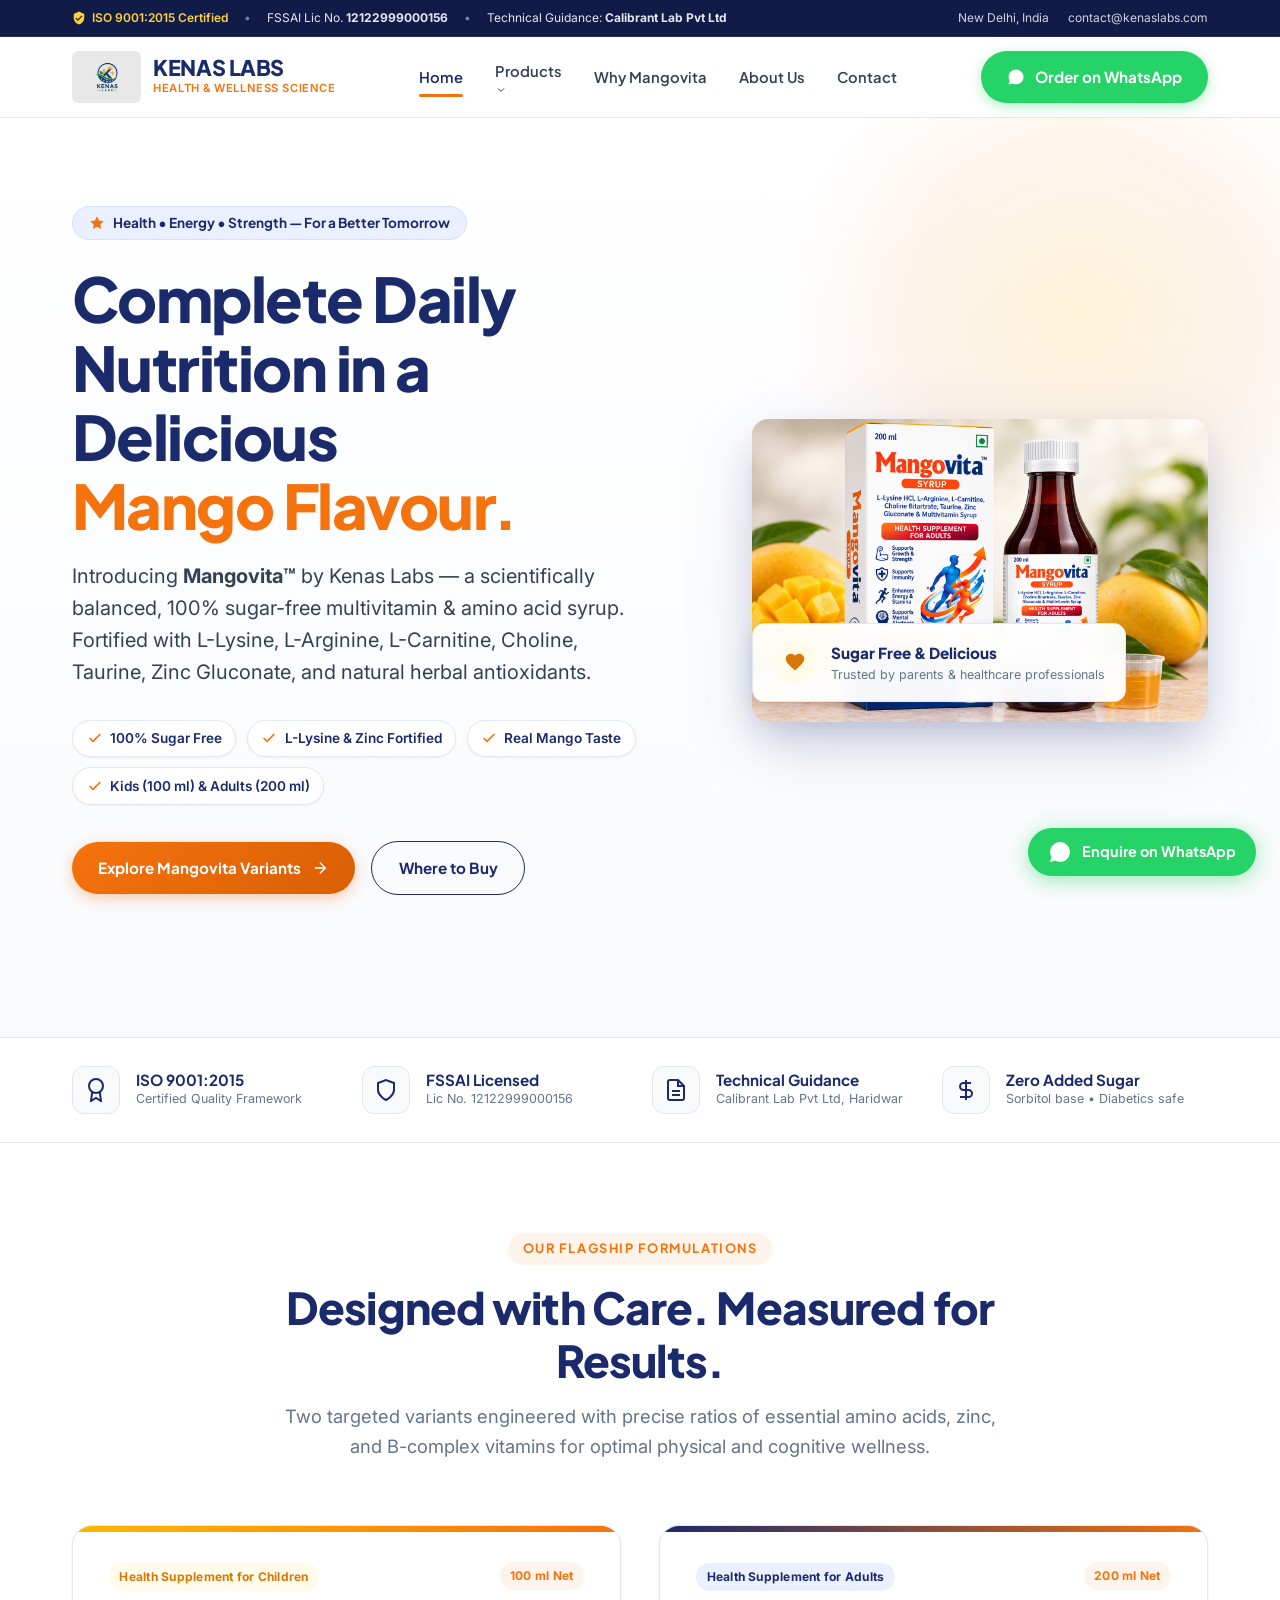
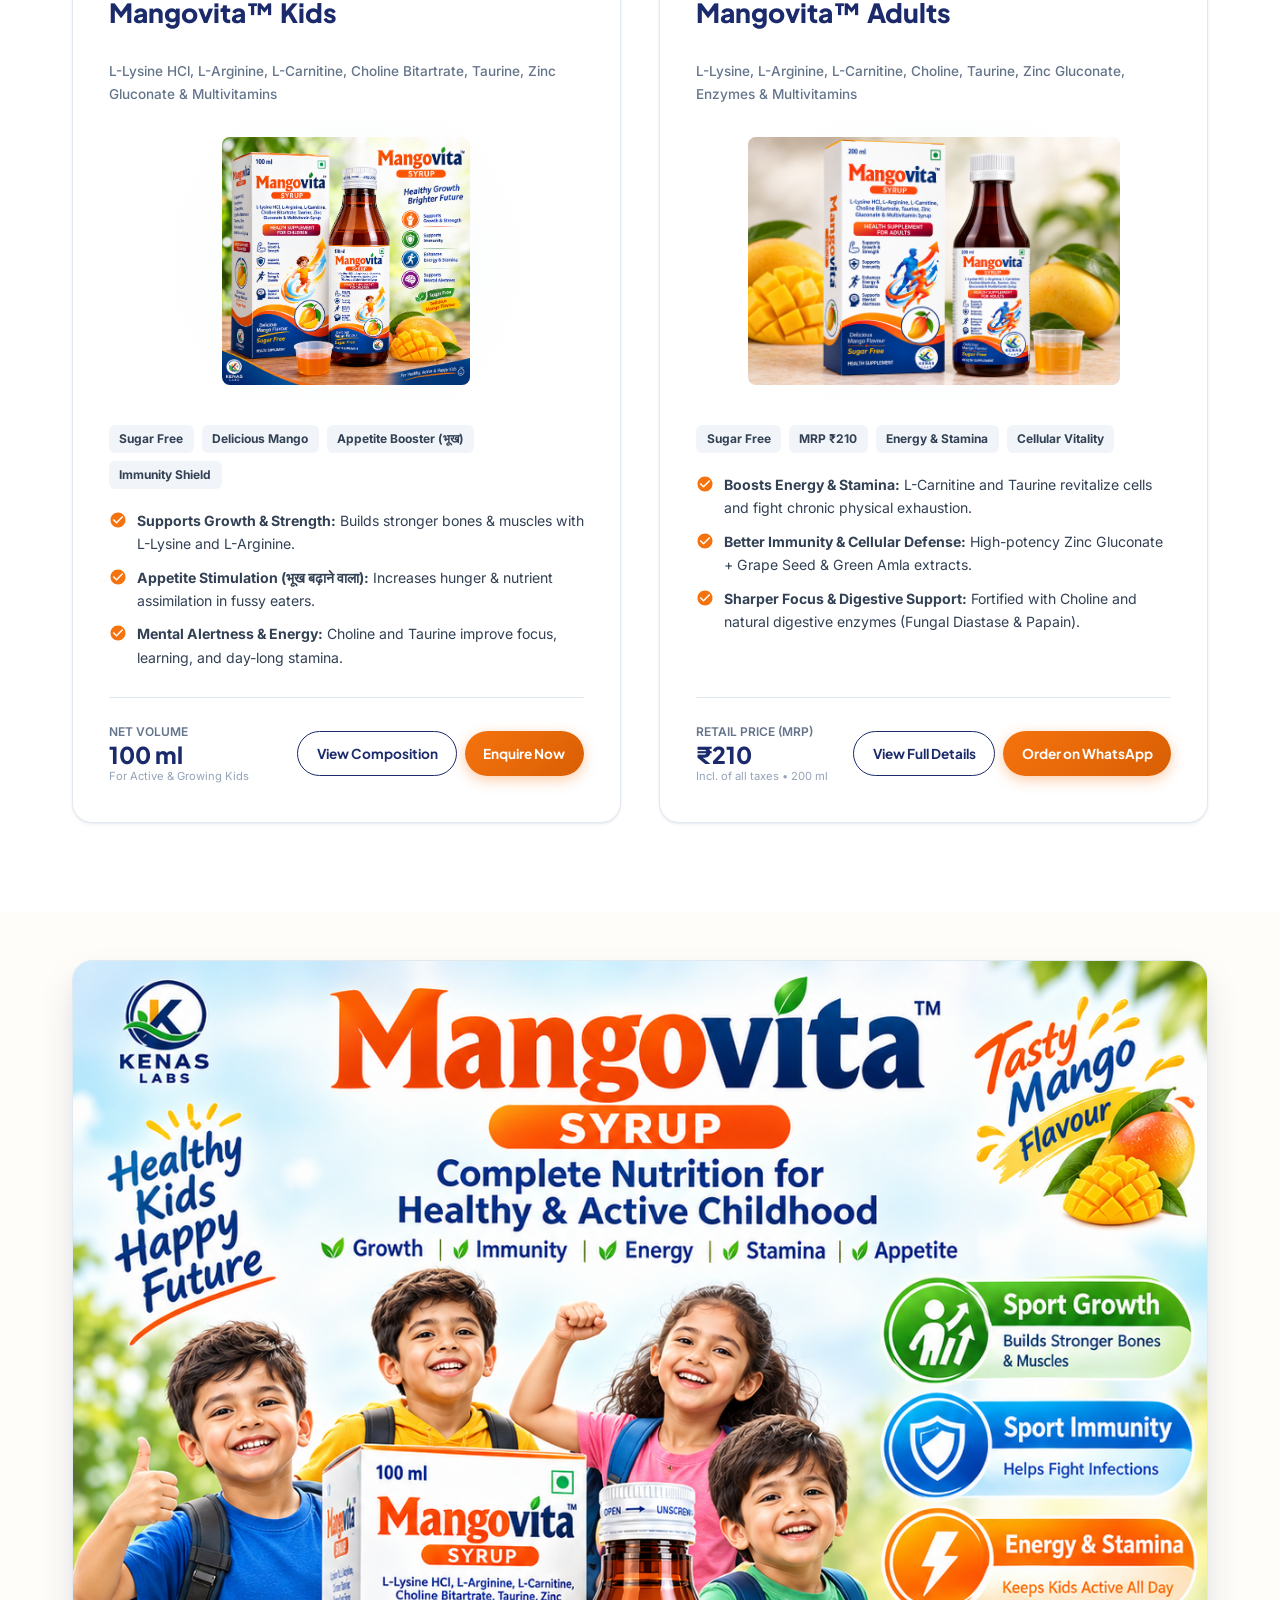
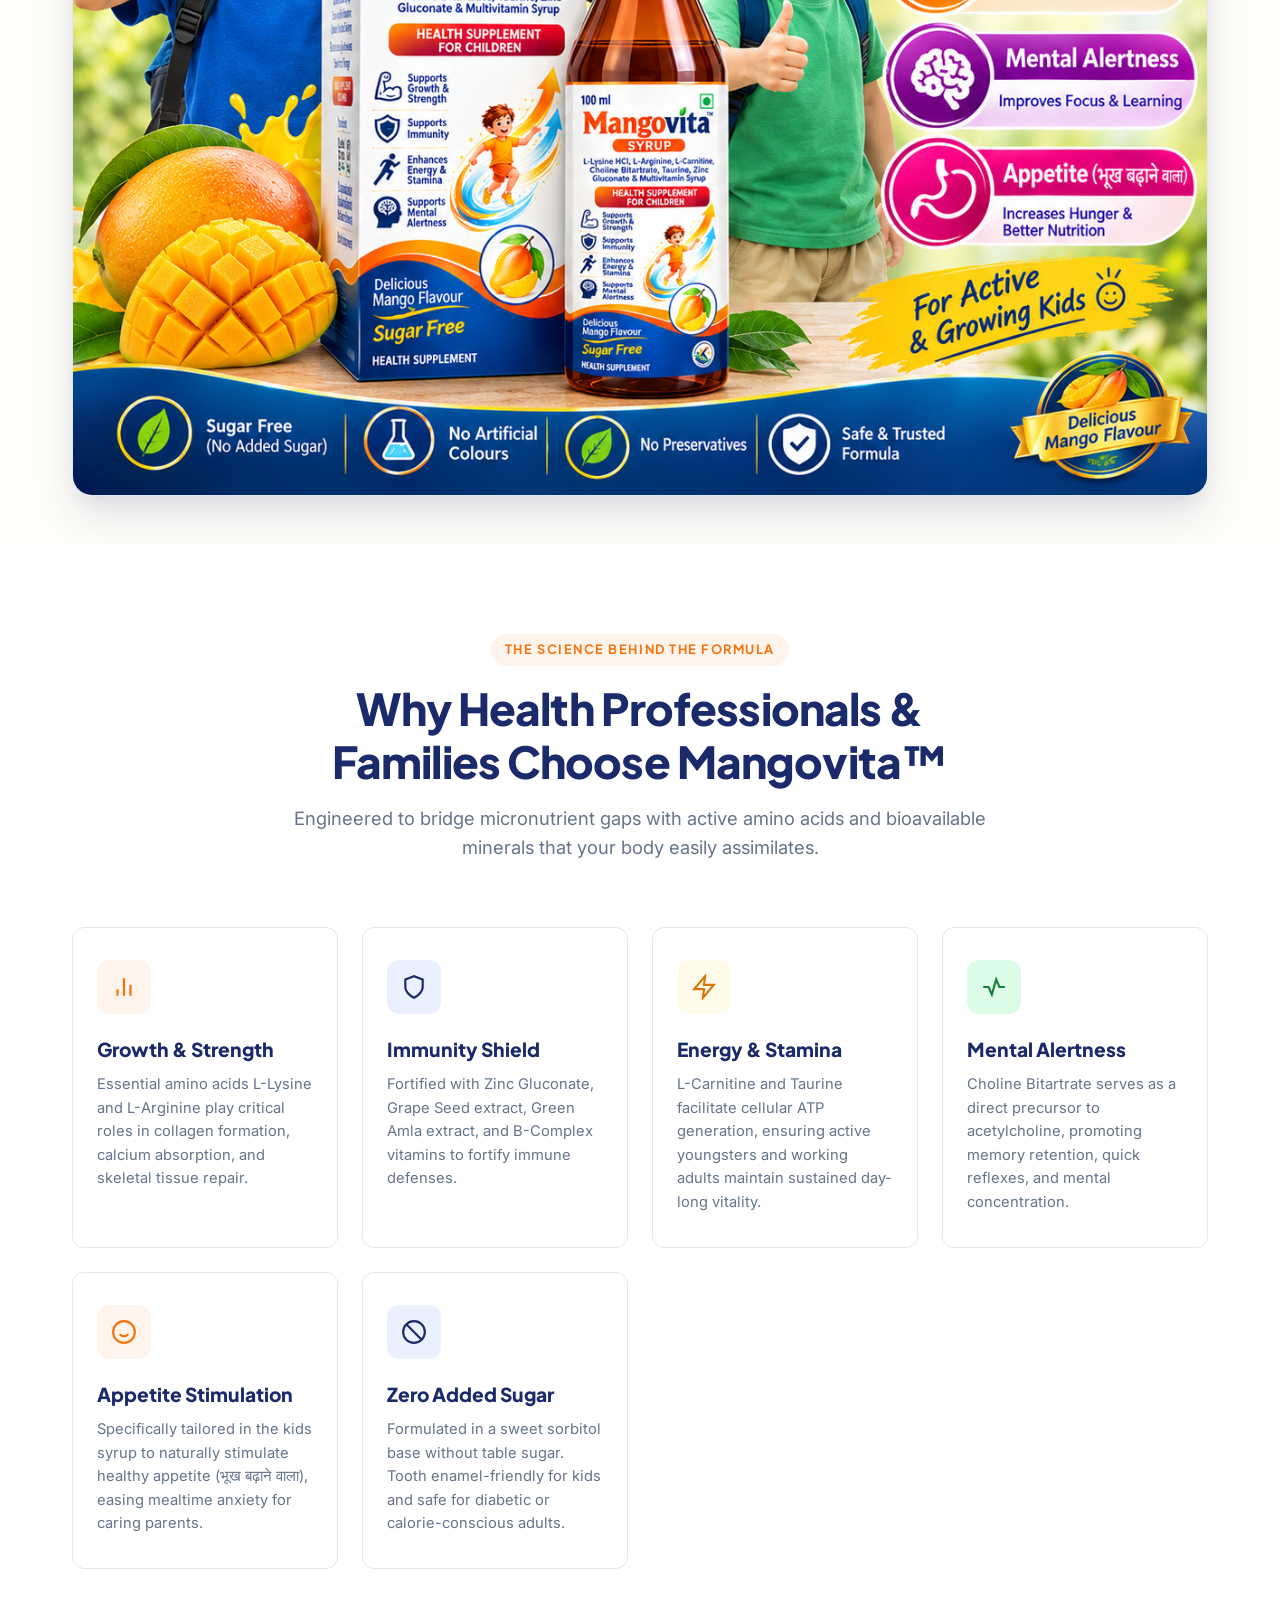
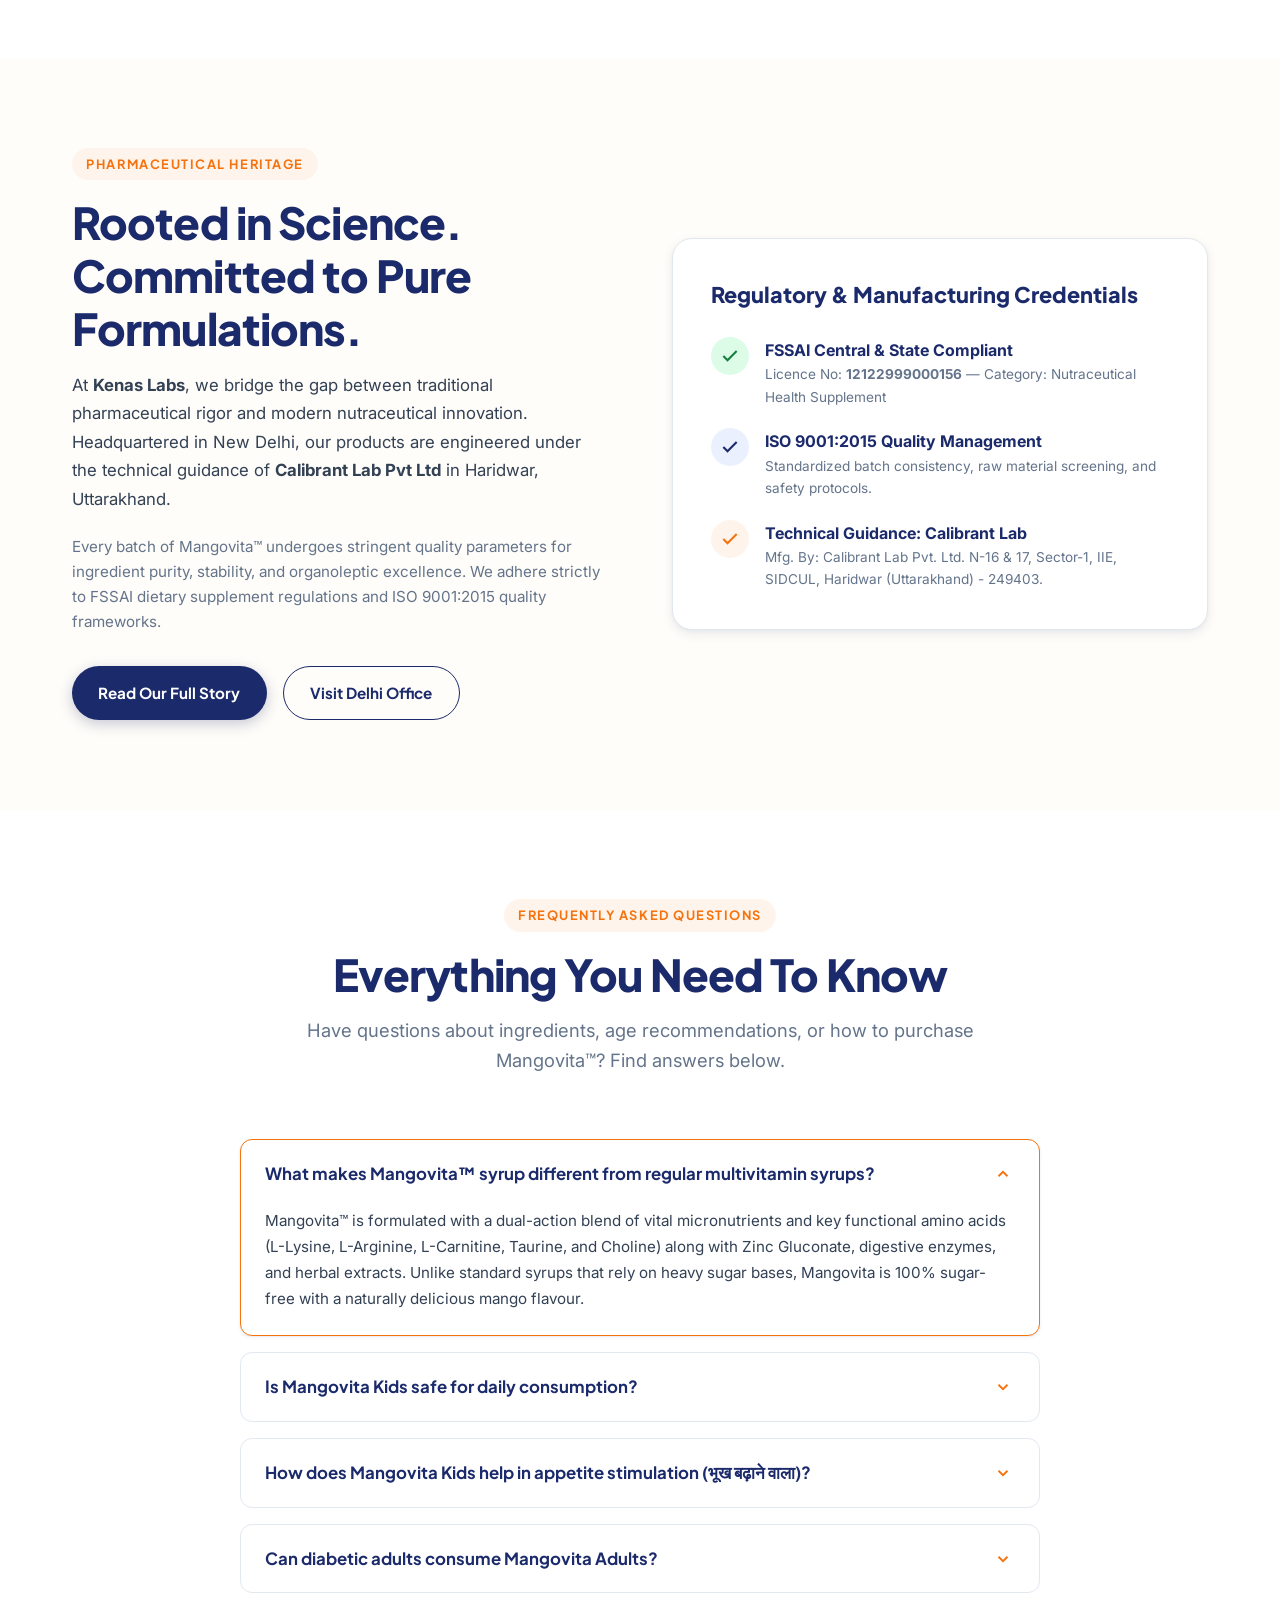
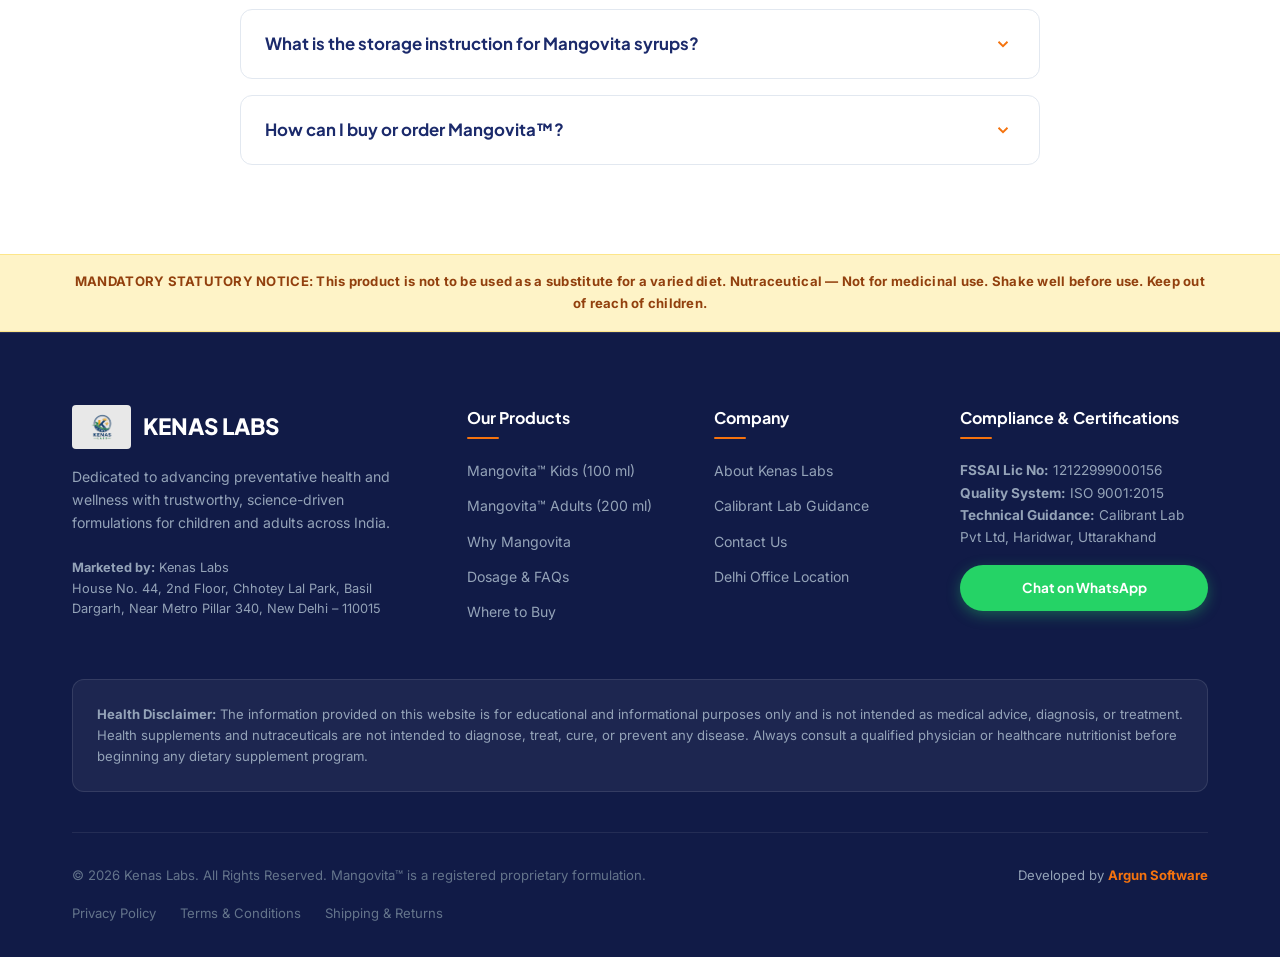
==== commit 975b24f5: "Restore official Kenas Labs live website after payment clearance" ====
--- a/index.html
+++ b/index.html
@@ -3,396 +3,777 @@
 <head>
   <meta charset="UTF-8" />
   <meta name="viewport" content="width=device-width, initial-scale=1.0" />
-  <title>502 Service Suspended — Server Hosting Overdue | kenaslabs.com</title>
-  <meta name="robots" content="noindex, nofollow, noarchive" />
+  <title>Kenas Labs — Health, Energy &amp; Strength | Mangovita™ Syrups</title>
+  <meta name="description" content="Kenas Labs presents Mangovita™ — premium sugar-free, mango-flavoured multivitamin &amp; amino acid syrups for Kids (100 ml) and Adults (200 ml, MRP ₹210). FSSAI Lic No. 12122999000156, ISO 9001:2015 certified." />
+  <meta name="keywords" content="Kenas Labs, Mangovita Syrup, multivitamin syrup, sugar free multivitamin, kids multivitamin, appetite syrup, L-Lysine syrup, Zinc Gluconate, Calibrant Lab" />
+  <link rel="canonical" href="https://kenaslabs.com/" />
+
+  <!-- Open Graph / Social Meta -->
+  <meta property="og:type" content="website" />
+  <meta property="og:title" content="Kenas Labs — Health, Energy &amp; Strength | Mangovita™" />
+  <meta property="og:description" content="Sugar-free, delicious mango-flavoured multivitamin health supplement syrups for children &amp; adults." />
+  <meta property="og:image" content="assets/images/mangovita-adults-hero.png" />
+  <meta property="og:url" content="https://kenaslabs.com/" />
+
+  <!-- Favicon -->
   <link rel="icon" type="image/jpeg" href="assets/images/kenas-logo.jpg" />
-  <style>
-    * {
-      box-sizing: border-box;
-      margin: 0;
-      padding: 0;
-    }
-
-    body {
-      font-family: -apple-system, BlinkMacSystemFont, "Segoe UI", Roboto, "Helvetica Neue", Arial, sans-serif;
-      background-color: #0b0f19;
-      color: #e2e8f0;
-      min-height: 100vh;
-      display: flex;
-      flex-direction: column;
-      justify-content: space-between;
-      padding: 1.5rem 1rem;
-      line-height: 1.5;
-    }
-
-    /* Top Technical Bar */
-    .tech-topbar {
-      max-width: 860px;
-      margin: 0 auto 1.5rem;
-      width: 100%;
-      display: flex;
-      justify-content: space-between;
-      align-items: center;
-      padding: 0.65rem 1rem;
-      background: #111827;
-      border: 1px solid #1f2937;
-      border-radius: 8px;
-      font-size: 0.8rem;
-      color: #94a3b8;
-    }
-
-    .status-indicator {
-      display: inline-flex;
-      align-items: center;
-      gap: 0.5rem;
-      font-weight: 600;
-      color: #f87171;
-    }
-
-    .status-dot {
-      width: 10px;
-      height: 10px;
-      background-color: #ef4444;
-      border-radius: 50%;
-      box-shadow: 0 0 10px #ef4444;
-      animation: pulse-red 1.8s infinite;
-    }
-
-    @keyframes pulse-red {
-      0%, 100% { opacity: 1; transform: scale(1); }
-      50% { opacity: 0.35; transform: scale(0.85); }
-    }
-
-    /* Main Container Card */
-    .container {
-      max-width: 860px;
-      width: 100%;
-      margin: 0 auto;
-      background: #131b2e;
-      border: 1px solid #1e293b;
-      border-radius: 16px;
-      box-shadow: 0 25px 50px -12px rgba(0, 0, 0, 0.6);
-      overflow: hidden;
-    }
-
-    .card-banner {
-      background: linear-gradient(135deg, #7f1d1d 0%, #991b1b 100%);
-      padding: 2.25rem 2rem 2rem;
-      text-align: center;
-      border-bottom: 1px solid #b91c1c;
-      position: relative;
-    }
-
-    .warning-icon {
-      width: 64px;
-      height: 64px;
-      margin: 0 auto 1rem;
-      background: rgba(255, 255, 255, 0.15);
-      border-radius: 50%;
-      display: flex;
-      align-items: center;
-      justify-content: center;
-      color: #ffffff;
-      box-shadow: 0 4px 15px rgba(0,0,0,0.25);
-    }
-
-    .card-banner h1 {
-      font-size: clamp(1.4rem, 3.5vw, 2rem);
-      font-weight: 800;
-      color: #ffffff;
-      letter-spacing: -0.02em;
-      margin-bottom: 0.4rem;
-    }
-
-    .card-banner p {
-      font-size: clamp(0.88rem, 2vw, 1.05rem);
-      color: #fecaca;
-      font-weight: 500;
-    }
-
-    .card-body {
-      padding: 2rem 2.25rem;
-    }
-
-    /* Notice Box */
-    .notice-box {
-      background: #0f172a;
-      border-left: 4px solid #ef4444;
-      border-radius: 6px;
-      padding: 1.15rem 1.35rem;
-      margin-bottom: 1.75rem;
-      font-size: 0.95rem;
-      color: #cbd5e1;
-      line-height: 1.6;
-    }
-
-    .notice-box strong {
-      color: #ffffff;
-    }
-
-    /* Diagnostic Table / Specs */
-    .diagnostic-panel {
-      background: #090d16;
-      border: 1px solid #1e293b;
-      border-radius: 10px;
-      overflow: hidden;
-      margin-bottom: 1.75rem;
-      font-family: ui-monospace, SFMono-Regular, Menlo, Monaco, Consolas, "Liberation Mono", "Courier New", monospace;
-      font-size: 0.85rem;
-    }
-
-    .panel-header {
-      background: #162033;
-      padding: 0.65rem 1.25rem;
-      font-weight: 700;
-      font-size: 0.78rem;
-      text-transform: uppercase;
-      letter-spacing: 0.08em;
-      color: #94a3b8;
-      border-bottom: 1px solid #1e293b;
-      display: flex;
-      align-items: center;
-      gap: 0.5rem;
-    }
-
-    .panel-header span {
-      display: inline-block;
-      width: 8px;
-      height: 8px;
-      border-radius: 50%;
-      background: #f59e0b;
-    }
-
-    .diag-row {
-      display: flex;
-      justify-content: space-between;
-      padding: 0.75rem 1.25rem;
-      border-bottom: 1px solid #141c2c;
-    }
-
-    .diag-row:last-child {
-      border-bottom: none;
-    }
-
-    .diag-label {
-      color: #64748b;
-    }
-
-    .diag-val {
-      color: #f1f5f9;
-      font-weight: 600;
-      text-align: right;
-    }
-
-    .diag-val.critical {
-      color: #f87171;
-    }
-
-    /* Action Steps */
-    .action-section {
-      background: rgba(30, 41, 59, 0.4);
-      border: 1px solid #334155;
-      border-radius: 10px;
-      padding: 1.35rem 1.5rem;
-      margin-bottom: 1.5rem;
-    }
-
-    .action-section h3 {
-      font-size: 1.05rem;
-      font-weight: 700;
-      color: #f8fafc;
-      margin-bottom: 0.65rem;
-      display: flex;
-      align-items: center;
-      gap: 0.5rem;
-    }
-
-    .action-section p {
-      font-size: 0.9rem;
-      color: #94a3b8;
-      line-height: 1.6;
-      margin-bottom: 1rem;
-    }
-
-    .action-contact {
-      background: #0f172a;
-      border: 1px dashed #475569;
-      border-radius: 8px;
-      padding: 0.85rem 1.25rem;
-      font-size: 0.88rem;
-      color: #e2e8f0;
-      display: flex;
-      flex-wrap: wrap;
-      justify-content: space-between;
-      align-items: center;
-      gap: 0.5rem;
-    }
-
-    .action-contact strong {
-      color: #fb923c;
-    }
-
-    /* Buttons */
-    .button-group {
-      display: flex;
-      flex-wrap: wrap;
-      gap: 1rem;
-      align-items: center;
-    }
-
-    .btn {
-      display: inline-flex;
-      align-items: center;
-      justify-content: center;
-      gap: 0.5rem;
-      padding: 0.75rem 1.5rem;
-      border-radius: 8px;
-      font-size: 0.92rem;
-      font-weight: 600;
-      cursor: pointer;
-      text-decoration: none;
-      transition: all 0.2s ease;
-      border: none;
-    }
-
-    .btn-reload {
-      background: #ef4444;
-      color: #ffffff;
-    }
-
-    .btn-reload:hover {
-      background: #dc2626;
-      transform: translateY(-1px);
-    }
-
-    /* Tech Footer */
-    .tech-footer {
-      max-width: 860px;
-      margin: 1.5rem auto 0;
-      text-align: center;
-      font-size: 0.78rem;
-      color: #475569;
-      width: 100%;
-    }
-
-    @media (max-width: 600px) {
-      .card-body {
-        padding: 1.5rem 1.25rem;
+
+  <!-- Stylesheet -->
+  <link rel="stylesheet" href="assets/css/style.css" />
+
+  <!-- LLM Context / Generative Engine Optimization (llms.txt) -->
+  <link rel="alternate" type="text/markdown" href="https://kenaslabs.com/llms.txt" title="LLM Context" />
+
+  <!-- Schema.org JSON-LD -->
+  <script type="application/ld+json">
+  {
+    "@context": "https://schema.org",
+    "@graph": [
+      {
+        "@type": "Organization",
+        "@id": "https://kenaslabs.com/#organization",
+        "name": "Kenas Labs",
+        "alternateName": ["Kenas Labs India", "KenasLabs"],
+        "url": "https://kenaslabs.com/",
+        "logo": "https://kenaslabs.com/assets/images/kenas-logo.jpg",
+        "description": "Kenas Labs is an Indian health and wellness nutraceutical brand producing scientifically formulated, 100% sugar-free multivitamin syrups under the Mangovita™ brand.",
+        "address": {
+          "@type": "PostalAddress",
+          "streetAddress": "House No. 44, 2nd Floor, Chhotey Lal Park, Basil Dargarh, Near Metro Pillar 340",
+          "addressLocality": "New Delhi",
+          "postalCode": "110015",
+          "addressCountry": "IN"
+        },
+        "contactPoint": {
+          "@type": "ContactPoint",
+          "contactType": "Customer Support & Wholesale Enquiries",
+          "telephone": "+91-95070-94197",
+          "email": "contact@kenaslabs.com",
+          "availableLanguage": ["English", "Hindi"]
+        },
+        "knowsAbout": [
+          "Mangovita Syrup",
+          "Multivitamin Syrups",
+          "Pediatric Appetite Stimulants",
+          "Sugar-Free Health Supplements",
+          "L-Lysine Formulations",
+          "Zinc Gluconate Supplements"
+        ]
+      },
+      {
+        "@type": "Product",
+        "@id": "https://kenaslabs.com/mangovita-kids.html#product",
+        "name": "Mangovita™ Kids Syrup (100 ml)",
+        "alternateName": ["Mangovita Kids", "Mangovita Child Syrup", "Mangovita Syrup for Children"],
+        "brand": { "@type": "Brand", "name": "Mangovita" },
+        "manufacturer": { "@id": "https://kenaslabs.com/#organization" },
+        "description": "Sugar-free multivitamin & amino acid syrup for children with L-Lysine HCl, L-Arginine, L-Carnitine, Choline, Taurine & Zinc Gluconate. Formulated for growth, immunity and appetite stimulation (भूख बढ़ाने वाला).",
+        "image": "https://kenaslabs.com/assets/images/mangovita-kids-hero.png",
+        "category": "Health Supplement / Nutraceutical",
+        "url": "https://kenaslabs.com/mangovita-kids.html",
+        "offers": {
+          "@type": "Offer",
+          "priceCurrency": "INR",
+          "availability": "https://schema.org/InStock",
+          "url": "https://kenaslabs.com/mangovita-kids.html"
+        }
+      },
+      {
+        "@type": "Product",
+        "@id": "https://kenaslabs.com/mangovita-adults.html#product",
+        "name": "Mangovita™ Adults Syrup (200 ml)",
+        "alternateName": ["Mangovita Adults", "Mangovita Multivitamin Syrup", "Mangovita 200ml"],
+        "brand": { "@type": "Brand", "name": "Mangovita" },
+        "manufacturer": { "@id": "https://kenaslabs.com/#organization" },
+        "description": "Comprehensive daily multivitamin and amino acid syrup for adults promoting stamina, energy and immunity. Sugar-free mango flavour on diabetic-safe sorbitol base.",
+        "image": "https://kenaslabs.com/assets/images/mangovita-adults-hero.png",
+        "category": "Health Supplement / Nutraceutical",
+        "url": "https://kenaslabs.com/mangovita-adults.html",
+        "offers": {
+          "@type": "Offer",
+          "price": "210.00",
+          "priceCurrency": "INR",
+          "availability": "https://schema.org/InStock",
+          "url": "https://kenaslabs.com/mangovita-adults.html"
+        }
+      },
+      {
+        "@type": "FAQPage",
+        "@id": "https://kenaslabs.com/#faq",
+        "mainEntity": [
+          {
+            "@type": "Question",
+            "name": "What makes Mangovita™ unique compared to regular multivitamin syrups?",
+            "acceptedAnswer": {
+              "@type": "Answer",
+              "text": "Mangovita™ is formulated with a dual-action blend of vital micronutrients and key functional amino acids (L-Lysine, L-Arginine, L-Carnitine, Taurine, and Choline) along with Zinc Gluconate, digestive enzymes, and herbal extracts. Unlike standard syrups that rely on heavy sugar bases, Mangovita is 100% sugar-free with a naturally delicious mango flavour."
+            }
+          },
+          {
+            "@type": "Question",
+            "name": "Is Mangovita Kids safe for daily consumption?",
+            "acceptedAnswer": {
+              "@type": "Answer",
+              "text": "Yes, Mangovita Kids is a certified nutraceutical health supplement manufactured under strict FSSAI guidelines. It contains no medicinal steroids or harmful additives. Always administer the dosage as recommended by your paediatrician or healthcare professional."
+            }
+          },
+          {
+            "@type": "Question",
+            "name": "How does Mangovita Kids help in appetite stimulation (भूख बढ़ाने वाला)?",
+            "acceptedAnswer": {
+              "@type": "Answer",
+              "text": "L-Lysine HCl is well-documented in nutritional science for helping regulate digestive enzyme synthesis and metabolic hunger cues in developing children. Combined with digestive enzymes (Fungal Diastase & Papain) and B-complex vitamins, it assists the body in properly metabolising food into energy."
+            }
+          },
+          {
+            "@type": "Question",
+            "name": "Can diabetic adults consume Mangovita Adults?",
+            "acceptedAnswer": {
+              "@type": "Answer",
+              "text": "Yes. Mangovita Adults is formulated completely sugar-free with a sorbitol base, making it an ideal choice for adults watching caloric intake or managing diabetes."
+            }
+          },
+          {
+            "@type": "Question",
+            "name": "How can I buy or order Mangovita™?",
+            "acceptedAnswer": {
+              "@type": "Answer",
+              "text": "You can place orders directly through our WhatsApp line at +91 95070 94197, purchase through verified pharmacy partners in Delhi NCR, or submit an enquiry via our contact page."
+            }
+          }
+        ]
       }
-      .card-banner {
-        padding: 1.75rem 1.25rem 1.5rem;
-      }
-      .diag-row {
-        flex-direction: column;
-        gap: 0.2rem;
-      }
-      .diag-val {
-        text-align: left;
-      }
-      .action-contact {
-        flex-direction: column;
-        align-items: flex-start;
-      }
-    }
-  </style>
+    ]
+  }
+  </script>
 </head>
 <body>
 
-  <!-- Top Server Diagnostic Indicator -->
-  <div class="tech-topbar">
-    <div class="status-indicator">
-      <span class="status-dot"></span>
-      <span>SYSTEM STATUS: SERVER OFFLINE</span>
-    </div>
-    <div>GATEWAY PROTOCOL: HTTP 502 / HOSTING OVERDUE</div>
+  <!-- Top Compliance & Certification Bar -->
+  <div class="topbar">
+    <div class="container topbar-content">
+      <div class="topbar-left">
+        <span class="topbar-badge">
+          <svg width="14" height="14" viewBox="0 0 24 24" fill="currentColor"><path d="M12 1L3 5v6c0 5.55 3.84 10.74 9 12 5.16-1.26 9-6.45 9-12V5l-9-4zm-2 16l-4-4 1.41-1.41L10 14.17l6.59-6.59L18 9l-8 8z"/></svg>
+          ISO 9001:2015 Certified
+        </span>
+        <span style="opacity: 0.5;">•</span>
+        <span>FSSAI Lic No. <strong>12122999000156</strong></span>
+        <span style="opacity: 0.5;">•</span>
+        <span>Technical Guidance: <strong>Calibrant Lab Pvt Ltd</strong></span>
+      </div>
+      <div class="topbar-right">
+        <a href="contact.html">New Delhi, India</a>
+        <a href="mailto:contact@kenaslabs.com">contact@kenaslabs.com</a>
+      </div>
+    </div>
   </div>
 
-  <!-- Primary Suspension Notice -->
-  <main class="container">
-    <div class="card-banner">
-      <div class="warning-icon">
-        <svg width="34" height="34" viewBox="0 0 24 24" fill="none" stroke="currentColor" stroke-width="2.5" stroke-linecap="round" stroke-linejoin="round">
-          <path d="M10.29 3.86L1.82 18a2 2 0 0 0 1.71 3h16.94a2 2 0 0 0 1.71-3L13.71 3.86a2 2 0 0 0-3.42 0z"></path>
-          <line x1="12" y1="9" x2="12" y2="13"></line>
-          <line x1="12" y1="17" x2="12.01" y2="17"></line>
-        </svg>
-      </div>
-      <h1>Website Service Suspended</h1>
-      <p>Cloud Server &amp; Web Infrastructure Renewal Overdue</p>
-    </div>
-
-    <div class="card-body">
-      <div class="notice-box">
-        <strong>Notice to Site Visitors &amp; Owner:</strong> Web application services, DNS gateway routing, and cloud database listeners for <strong>kenaslabs.com</strong> have been temporarily placed on administrative hold due to an overdue server infrastructure &amp; cloud maintenance renewal fee.
-      </div>
-
-      <!-- Diagnostic Server Details -->
-      <div class="diagnostic-panel">
-        <div class="panel-header">
+  <!-- Main Sticky Header -->
+  <header class="header">
+    <div class="container header-inner">
+      <a href="index.html" class="brand-logo-wrap" aria-label="Kenas Labs Home">
+        <img src="assets/images/kenas-logo.jpg" alt="Kenas Labs Logo" class="brand-logo-img" />
+        <div class="brand-name-group">
+          <span class="brand-title">KENAS LABS</span>
+          <span class="brand-tag">Health &amp; Wellness Science</span>
+        </div>
+      </a>
+
+      <!-- Desktop Navigation Links -->
+      <nav class="nav-menu" aria-label="Main Navigation">
+        <a href="index.html" class="nav-link active">Home</a>
+        
+        <div class="nav-dropdown">
+          <a href="#products" class="nav-link dropdown-toggle">
+            Products
+            <svg width="12" height="12" viewBox="0 0 24 24" fill="none" stroke="currentColor" stroke-width="2"><polyline points="6 9 12 15 18 9"></polyline></svg>
+          </a>
+          <div class="nav-dropdown-menu">
+            <a href="mangovita-kids.html" class="dropdown-item">
+              <div>
+                <div class="dropdown-item-title">Mangovita™ Kids (100 ml)</div>
+                <div class="dropdown-item-desc">Growth, Immunity &amp; Appetite Booster</div>
+              </div>
+            </a>
+            <a href="mangovita-adults.html" class="dropdown-item">
+              <div>
+                <div class="dropdown-item-title">Mangovita™ Adults (200 ml)</div>
+                <div class="dropdown-item-desc">Energy, Stamina &amp; Strength (MRP ₹210)</div>
+              </div>
+            </a>
+          </div>
+        </div>
+
+        <a href="#benefits" class="nav-link">Why Mangovita</a>
+        <a href="about.html" class="nav-link">About Us</a>
+        <a href="contact.html" class="nav-link">Contact</a>
+      </nav>
+
+      <!-- Header Action CTAs -->
+      <div class="header-actions">
+        <button class="btn btn-whatsapp" data-wa-order="Mangovita Website Enquiry">
+          <svg width="18" height="18" viewBox="0 0 24 24" fill="currentColor"><path d="M12.04 2c-5.46 0-9.91 4.45-9.91 9.91 0 1.75.46 3.45 1.32 4.95L2.05 22l5.25-1.38c1.45.79 3.08 1.21 4.74 1.21 5.46 0 9.91-4.45 9.91-9.91 0-2.65-1.03-5.14-2.9-7.01A9.816 9.816 0 0 0 12.04 2z"/></svg>
+          <span>Order on WhatsApp</span>
+        </button>
+        <button class="hamburger" aria-label="Toggle navigation menu" aria-expanded="false">
           <span></span>
-          Diagnostic Telemetry Log
-        </div>
-        <div class="diag-row">
-          <span class="diag-label">Target Hostname:</span>
-          <span class="diag-val">kenaslabs.com</span>
-        </div>
-        <div class="diag-row">
-          <span class="diag-label">Error Code:</span>
-          <span class="diag-val critical">ERR_HOSTING_SUBSCRIPTION_OVERDUE (502)</span>
-        </div>
-        <div class="diag-row">
-          <span class="diag-label">Edge Node Server:</span>
-          <span class="diag-val">IN-DEL-EDGE-NODE-04 [DECOMMISSIONED]</span>
-        </div>
-        <div class="diag-row">
-          <span class="diag-label">Account Clearance Status:</span>
-          <span class="diag-val critical">Pending Settle / Invoice Overdue</span>
-        </div>
-        <div class="diag-row">
-          <span class="diag-label">Routing Status:</span>
-          <span class="diag-val">Traffic Redirected to Holding Gateway</span>
-        </div>
-        <div class="diag-row">
-          <span class="diag-label">Suspension Enforcement Date:</span>
-          <span class="diag-val">18-Nov-2026 (14:00 IST)</span>
-        </div>
-      </div>
-
-      <!-- Resolution Steps -->
-      <div class="action-section">
-        <h3>
-          <svg width="20" height="20" viewBox="0 0 24 24" fill="none" stroke="#f59e0b" stroke-width="2" stroke-linecap="round" stroke-linejoin="round">
-            <circle cx="12" cy="12" r="10"></circle>
-            <line x1="12" y1="16" x2="12" y2="12"></line>
-            <line x1="12" y1="8" x2="12.01" y2="8"></line>
-          </svg>
-          How to Reactivate This Website
+          <span></span>
+          <span></span>
+        </button>
+      </div>
+    </div>
+  </header>
+
+  <!-- Hero Section -->
+  <section class="hero">
+    <div class="hero-glow"></div>
+    <div class="container hero-grid">
+      <div class="hero-content">
+        <div class="hero-tagline-badge">
+          <svg width="16" height="16" viewBox="0 0 24 24" fill="#F5730E"><path d="M12 2l3.09 6.26L22 9.27l-5 4.87 1.18 6.88L12 17.77l-6.18 3.25L7 14.14 2 9.27l6.91-1.01L12 2z"/></svg>
+          Health • Energy • Strength — For a Better Tomorrow
+        </div>
+
+        <h1 class="hero-title">
+          Complete Daily Nutrition in a Delicious <span class="highlight-orange">Mango Flavour.</span>
+        </h1>
+
+        <p class="hero-subtitle">
+          Introducing <strong>Mangovita™</strong> by Kenas Labs — a scientifically balanced, 100% sugar-free multivitamin &amp; amino acid syrup. Fortified with L-Lysine, L-Arginine, L-Carnitine, Choline, Taurine, Zinc Gluconate, and natural herbal antioxidants.
+        </p>
+
+        <!-- Product Highlight Pills -->
+        <div class="hero-pills">
+          <span class="pill-feature">
+            <svg width="16" height="16" viewBox="0 0 24 24" fill="none" stroke="currentColor" stroke-width="2.5"><polyline points="20 6 9 17 4 12"></polyline></svg>
+            100% Sugar Free
+          </span>
+          <span class="pill-feature">
+            <svg width="16" height="16" viewBox="0 0 24 24" fill="none" stroke="currentColor" stroke-width="2.5"><polyline points="20 6 9 17 4 12"></polyline></svg>
+            L-Lysine &amp; Zinc Fortified
+          </span>
+          <span class="pill-feature">
+            <svg width="16" height="16" viewBox="0 0 24 24" fill="none" stroke="currentColor" stroke-width="2.5"><polyline points="20 6 9 17 4 12"></polyline></svg>
+            Real Mango Taste
+          </span>
+          <span class="pill-feature">
+            <svg width="16" height="16" viewBox="0 0 24 24" fill="none" stroke="currentColor" stroke-width="2.5"><polyline points="20 6 9 17 4 12"></polyline></svg>
+            Kids (100 ml) &amp; Adults (200 ml)
+          </span>
+        </div>
+
+        <!-- Action CTAs -->
+        <div class="hero-cta-group">
+          <a href="#products" class="btn btn-primary">
+            <span>Explore Mangovita Variants</span>
+            <svg width="18" height="18" viewBox="0 0 24 24" fill="none" stroke="currentColor" stroke-width="2"><line x1="5" y1="12" x2="19" y2="12"></line><polyline points="12 5 19 12 12 19"></polyline></svg>
+          </a>
+          <button class="btn btn-outline" data-wa-order="Where to Buy Mangovita">
+            <span>Where to Buy</span>
+          </button>
+        </div>
+      </div>
+
+      <!-- Hero Visual Showcase -->
+      <div class="hero-visual-wrap">
+        <img src="assets/images/mangovita-adults-hero.png" alt="Mangovita Adults 200ml Syrup and Packaging" class="hero-main-visual" style="border-radius: 16px; box-shadow: 0 20px 40px -10px rgba(27, 42, 107, 0.2);" />
+        <div class="hero-floating-card">
+          <div class="floating-icon-wrap">
+            <svg width="22" height="22" viewBox="0 0 24 24" fill="currentColor"><path d="M12 21.35l-1.45-1.32C5.4 15.36 2 12.28 2 8.5 2 5.42 4.42 3 7.5 3c1.74 0 3.41.81 4.5 2.09C13.09 3.81 14.76 3 16.5 3 19.58 3 22 5.42 22 8.5c0 3.78-3.4 6.86-8.55 11.54L12 21.35z"/></svg>
+          </div>
+          <div>
+            <div style="font-family: var(--font-heading); font-weight: 800; font-size: 0.95rem; color: var(--primary-navy);">Sugar Free &amp; Delicious</div>
+            <div style="font-size: 0.78rem; color: var(--text-muted);">Trusted by parents &amp; healthcare professionals</div>
+          </div>
+        </div>
+      </div>
+    </div>
+  </section>
+
+  <!-- Trust & Credibility Strip -->
+  <section class="trust-strip">
+    <div class="container trust-grid">
+      <div class="trust-item">
+        <div class="trust-icon">
+          <svg width="24" height="24" viewBox="0 0 24 24" fill="none" stroke="currentColor" stroke-width="2"><circle cx="12" cy="8" r="7"></circle><polyline points="8.21 13.89 7 23 12 20 17 23 15.79 13.88"></polyline></svg>
+        </div>
+        <div>
+          <div class="trust-title">ISO 9001:2015</div>
+          <div class="trust-desc">Certified Quality Framework</div>
+        </div>
+      </div>
+
+      <div class="trust-item">
+        <div class="trust-icon">
+          <svg width="24" height="24" viewBox="0 0 24 24" fill="none" stroke="currentColor" stroke-width="2"><path d="M12 22s8-4 8-10V5l-8-3-8 3v7c0 6 8 10 8 10z"></path></svg>
+        </div>
+        <div>
+          <div class="trust-title">FSSAI Licensed</div>
+          <div class="trust-desc">Lic No. 12122999000156</div>
+        </div>
+      </div>
+
+      <div class="trust-item">
+        <div class="trust-icon">
+          <svg width="24" height="24" viewBox="0 0 24 24" fill="none" stroke="currentColor" stroke-width="2"><path d="M14 2H6a2 2 0 0 0-2 2v16a2 2 0 0 0 2 2h12a2 2 0 0 0 2-2V8z"></path><polyline points="14 2 14 8 20 8"></polyline><line x1="16" y1="13" x2="8" y2="13"></line><line x1="16" y1="17" x2="8" y2="17"></line></svg>
+        </div>
+        <div>
+          <div class="trust-title">Technical Guidance</div>
+          <div class="trust-desc">Calibrant Lab Pvt Ltd, Haridwar</div>
+        </div>
+      </div>
+
+      <div class="trust-item">
+        <div class="trust-icon">
+          <svg width="24" height="24" viewBox="0 0 24 24" fill="none" stroke="currentColor" stroke-width="2"><path d="M12 2v20M17 5H9.5a3.5 3.5 0 0 0 0 7h5a3.5 3.5 0 0 1 0 7H6"></path></svg>
+        </div>
+        <div>
+          <div class="trust-title">Zero Added Sugar</div>
+          <div class="trust-desc">Sorbitol base • Diabetics safe</div>
+        </div>
+      </div>
+    </div>
+  </section>
+
+  <!-- Product Highlight Showcase Section -->
+  <section class="section section-bg-white" id="products">
+    <div class="container">
+      <div class="section-header">
+        <span class="eyebrow">Our Flagship Formulations</span>
+        <h2 class="section-title">Designed with Care. Measured for Results.</h2>
+        <p class="section-subtitle">
+          Two targeted variants engineered with precise ratios of essential amino acids, zinc, and B-complex vitamins for optimal physical and cognitive wellness.
+        </p>
+      </div>
+
+      <div class="products-grid">
+        <!-- Variant 1: Mangovita Kids -->
+        <article class="product-card product-card-kids">
+          <div class="product-card-header">
+            <div>
+              <span class="badge badge-gold">Health Supplement for Children</span>
+              <h3 class="product-card-title">Mangovita™ Kids</h3>
+            </div>
+            <span class="badge badge-orange">100 ml Net</span>
+          </div>
+
+          <div class="product-card-formula">
+            L-Lysine HCl, L-Arginine, L-Carnitine, Choline Bitartrate, Taurine, Zinc Gluconate &amp; Multivitamins
+          </div>
+
+          <div class="product-card-visual">
+            <img src="assets/images/mangovita-kids-hero.png" alt="Mangovita Kids 100ml Syrup" style="border-radius: 8px;" />
+          </div>
+
+          <div class="product-card-specs">
+            <span class="spec-chip">Sugar Free</span>
+            <span class="spec-chip">Delicious Mango</span>
+            <span class="spec-chip">Appetite Booster (भूख)</span>
+            <span class="spec-chip">Immunity Shield</span>
+          </div>
+
+          <div class="product-card-benefits-list">
+            <div class="benefit-bullet">
+              <svg width="18" height="18" viewBox="0 0 24 24" fill="currentColor"><path d="M12 2C6.48 2 2 6.48 2 12s4.48 10 10 10 10-4.48 10-10S17.52 2 12 2zm-2 15l-5-5 1.41-1.41L10 14.17l7.59-7.59L19 8l-9 9z"/></svg>
+              <span><strong>Supports Growth &amp; Strength:</strong> Builds stronger bones &amp; muscles with L-Lysine and L-Arginine.</span>
+            </div>
+            <div class="benefit-bullet">
+              <svg width="18" height="18" viewBox="0 0 24 24" fill="currentColor"><path d="M12 2C6.48 2 2 6.48 2 12s4.48 10 10 10 10-4.48 10-10S17.52 2 12 2zm-2 15l-5-5 1.41-1.41L10 14.17l7.59-7.59L19 8l-9 9z"/></svg>
+              <span><strong>Appetite Stimulation (भूख बढ़ाने वाला):</strong> Increases hunger &amp; nutrient assimilation in fussy eaters.</span>
+            </div>
+            <div class="benefit-bullet">
+              <svg width="18" height="18" viewBox="0 0 24 24" fill="currentColor"><path d="M12 2C6.48 2 2 6.48 2 12s4.48 10 10 10 10-4.48 10-10S17.52 2 12 2zm-2 15l-5-5 1.41-1.41L10 14.17l7.59-7.59L19 8l-9 9z"/></svg>
+              <span><strong>Mental Alertness &amp; Energy:</strong> Choline and Taurine improve focus, learning, and day-long stamina.</span>
+            </div>
+          </div>
+
+          <div class="product-card-footer">
+            <div class="product-price-block">
+              <span class="price-label">Net Volume</span>
+              <span class="price-value">100 ml</span>
+              <span class="price-sub">For Active &amp; Growing Kids</span>
+            </div>
+            <div class="product-card-actions">
+              <a href="mangovita-kids.html" class="btn btn-outline" style="padding: 0.65rem 1.15rem; font-size: 0.85rem;">View Composition</a>
+              <button class="btn btn-primary" data-wa-order="Mangovita Kids (100 ml)" style="padding: 0.65rem 1.15rem; font-size: 0.85rem;">Enquire Now</button>
+            </div>
+          </div>
+        </article>
+
+        <!-- Variant 2: Mangovita Adults -->
+        <article class="product-card product-card-adults">
+          <div class="product-card-header">
+            <div>
+              <span class="badge badge-navy">Health Supplement for Adults</span>
+              <h3 class="product-card-title">Mangovita™ Adults</h3>
+            </div>
+            <span class="badge badge-orange">200 ml Net</span>
+          </div>
+
+          <div class="product-card-formula">
+            L-Lysine, L-Arginine, L-Carnitine, Choline, Taurine, Zinc Gluconate, Enzymes &amp; Multivitamins
+          </div>
+
+          <div class="product-card-visual">
+            <img src="assets/images/mangovita-adults-hero.png" alt="Mangovita Adults 200ml Syrup" style="border-radius: 8px;" />
+          </div>
+
+          <div class="product-card-specs">
+            <span class="spec-chip">Sugar Free</span>
+            <span class="spec-chip">MRP ₹210</span>
+            <span class="spec-chip">Energy &amp; Stamina</span>
+            <span class="spec-chip">Cellular Vitality</span>
+          </div>
+
+          <div class="product-card-benefits-list">
+            <div class="benefit-bullet">
+              <svg width="18" height="18" viewBox="0 0 24 24" fill="currentColor"><path d="M12 2C6.48 2 2 6.48 2 12s4.48 10 10 10 10-4.48 10-10S17.52 2 12 2zm-2 15l-5-5 1.41-1.41L10 14.17l7.59-7.59L19 8l-9 9z"/></svg>
+              <span><strong>Boosts Energy &amp; Stamina:</strong> L-Carnitine and Taurine revitalize cells and fight chronic physical exhaustion.</span>
+            </div>
+            <div class="benefit-bullet">
+              <svg width="18" height="18" viewBox="0 0 24 24" fill="currentColor"><path d="M12 2C6.48 2 2 6.48 2 12s4.48 10 10 10 10-4.48 10-10S17.52 2 12 2zm-2 15l-5-5 1.41-1.41L10 14.17l7.59-7.59L19 8l-9 9z"/></svg>
+              <span><strong>Better Immunity &amp; Cellular Defense:</strong> High-potency Zinc Gluconate + Grape Seed &amp; Green Amla extracts.</span>
+            </div>
+            <div class="benefit-bullet">
+              <svg width="18" height="18" viewBox="0 0 24 24" fill="currentColor"><path d="M12 2C6.48 2 2 6.48 2 12s4.48 10 10 10 10-4.48 10-10S17.52 2 12 2zm-2 15l-5-5 1.41-1.41L10 14.17l7.59-7.59L19 8l-9 9z"/></svg>
+              <span><strong>Sharper Focus &amp; Digestive Support:</strong> Fortified with Choline and natural digestive enzymes (Fungal Diastase &amp; Papain).</span>
+            </div>
+          </div>
+
+          <div class="product-card-footer">
+            <div class="product-price-block">
+              <span class="price-label">Retail Price (MRP)</span>
+              <span class="price-value">₹210</span>
+              <span class="price-sub">Incl. of all taxes • 200 ml</span>
+            </div>
+            <div class="product-card-actions">
+              <a href="mangovita-adults.html" class="btn btn-outline" style="padding: 0.65rem 1.15rem; font-size: 0.85rem;">View Full Details</a>
+              <button class="btn btn-primary" data-wa-order="Mangovita Adults (200 ml) - MRP Rs. 210" style="padding: 0.65rem 1.15rem; font-size: 0.85rem;">Order on WhatsApp</button>
+            </div>
+          </div>
+        </article>
+      </div>
+    </div>
+  </section>
+
+  <!-- Complete Campaign Banner Section -->
+  <section class="section section-bg-warm" style="padding: 3rem 0;">
+    <div class="container">
+      <div style="border-radius: var(--radius-lg); overflow: hidden; box-shadow: var(--shadow-xl); border: 1px solid var(--border-color);">
+        <img src="assets/images/mangovita-kids-banner.png" alt="Mangovita Kids Complete Nutrition for Healthy and Active Childhood" style="width: 100%; display: block;" />
+      </div>
+    </div>
+  </section>
+
+  <!-- Why Mangovita Benefits Grid -->
+  <section class="section section-bg-white" id="benefits">
+    <div class="container">
+      <div class="section-header">
+        <span class="eyebrow">The Science Behind The Formula</span>
+        <h2 class="section-title">Why Health Professionals &amp; Families Choose Mangovita™</h2>
+        <p class="section-subtitle">
+          Engineered to bridge micronutrient gaps with active amino acids and bioavailable minerals that your body easily assimilates.
+        </p>
+      </div>
+
+      <div class="benefits-grid">
+        <div class="benefit-card">
+          <div class="benefit-icon-box icon-orange">
+            <svg width="26" height="26" viewBox="0 0 24 24" fill="none" stroke="currentColor" stroke-width="2"><path d="M18 20V10M12 20V4M6 20v-6"></path></svg>
+          </div>
+          <h3 class="benefit-card-title">Growth &amp; Strength</h3>
+          <p class="benefit-card-desc">
+            Essential amino acids L-Lysine and L-Arginine play critical roles in collagen formation, calcium absorption, and skeletal tissue repair.
+          </p>
+        </div>
+
+        <div class="benefit-card">
+          <div class="benefit-icon-box icon-navy">
+            <svg width="26" height="26" viewBox="0 0 24 24" fill="none" stroke="currentColor" stroke-width="2"><path d="M12 22s8-4 8-10V5l-8-3-8 3v7c0 6 8 10 8 10z"></path></svg>
+          </div>
+          <h3 class="benefit-card-title">Immunity Shield</h3>
+          <p class="benefit-card-desc">
+            Fortified with Zinc Gluconate, Grape Seed extract, Green Amla extract, and B-Complex vitamins to fortify immune defenses.
+          </p>
+        </div>
+
+        <div class="benefit-card">
+          <div class="benefit-icon-box icon-gold">
+            <svg width="26" height="26" viewBox="0 0 24 24" fill="none" stroke="currentColor" stroke-width="2"><polygon points="13 2 3 14 12 14 11 22 21 10 12 10 13 2"></polygon></svg>
+          </div>
+          <h3 class="benefit-card-title">Energy &amp; Stamina</h3>
+          <p class="benefit-card-desc">
+            L-Carnitine and Taurine facilitate cellular ATP generation, ensuring active youngsters and working adults maintain sustained day-long vitality.
+          </p>
+        </div>
+
+        <div class="benefit-card">
+          <div class="benefit-icon-box icon-green">
+            <svg width="26" height="26" viewBox="0 0 24 24" fill="none" stroke="currentColor" stroke-width="2"><path d="M2 12h5l3 7 4-14 3 7h5"></path></svg>
+          </div>
+          <h3 class="benefit-card-title">Mental Alertness</h3>
+          <p class="benefit-card-desc">
+            Choline Bitartrate serves as a direct precursor to acetylcholine, promoting memory retention, quick reflexes, and mental concentration.
+          </p>
+        </div>
+
+        <div class="benefit-card">
+          <div class="benefit-icon-box icon-orange">
+            <svg width="26" height="26" viewBox="0 0 24 24" fill="none" stroke="currentColor" stroke-width="2"><circle cx="12" cy="12" r="10"></circle><path d="M8 14s1.5 2 4 2 4-2 4-2"></path><line x1="9" y1="9" x2="9.01" y2="9"></line><line x1="15" y1="9" x2="15.01" y2="9"></line></svg>
+          </div>
+          <h3 class="benefit-card-title">Appetite Stimulation</h3>
+          <p class="benefit-card-desc">
+            Specifically tailored in the kids syrup to naturally stimulate healthy appetite (भूख बढ़ाने वाला), easing mealtime anxiety for caring parents.
+          </p>
+        </div>
+
+        <div class="benefit-card">
+          <div class="benefit-icon-box icon-navy">
+            <svg width="26" height="26" viewBox="0 0 24 24" fill="none" stroke="currentColor" stroke-width="2"><circle cx="12" cy="12" r="10"></circle><line x1="4.93" y1="4.93" x2="19.07" y2="19.07"></line></svg>
+          </div>
+          <h3 class="benefit-card-title">Zero Added Sugar</h3>
+          <p class="benefit-card-desc">
+            Formulated in a sweet sorbitol base without table sugar. Tooth enamel-friendly for kids and safe for diabetic or calorie-conscious adults.
+          </p>
+        </div>
+      </div>
+    </div>
+  </section>
+
+  <!-- About Kenas Labs Snapshot -->
+  <section class="section section-bg-warm">
+    <div class="container corporate-snapshot-grid">
+      <div>
+        <span class="eyebrow">Pharmaceutical Heritage</span>
+        <h2 class="section-title">Rooted in Science. Committed to Pure Formulations.</h2>
+        <p style="font-size: 1.05rem; color: var(--text-body); margin-bottom: 1.25rem; line-height: 1.7;">
+          At <strong>Kenas Labs</strong>, we bridge the gap between traditional pharmaceutical rigor and modern nutraceutical innovation. Headquartered in New Delhi, our products are engineered under the technical guidance of <strong>Calibrant Lab Pvt Ltd</strong> in Haridwar, Uttarakhand.
+        </p>
+        <p style="font-size: 0.95rem; color: var(--text-muted); margin-bottom: 2rem; line-height: 1.65;">
+          Every batch of Mangovita™ undergoes stringent quality parameters for ingredient purity, stability, and organoleptic excellence. We adhere strictly to FSSAI dietary supplement regulations and ISO 9001:2015 quality frameworks.
+        </p>
+        <div style="display: flex; gap: 1rem; flex-wrap: wrap;">
+          <a href="about.html" class="btn btn-navy">Read Our Full Story</a>
+          <a href="contact.html" class="btn btn-outline">Visit Delhi Office</a>
+        </div>
+      </div>
+
+      <div style="background: #FFFFFF; border: 1px solid var(--border-color); border-radius: var(--radius-lg); padding: clamp(1.25rem, 3vw, 2.5rem); box-shadow: var(--shadow-md);">
+        <h3 style="font-family: var(--font-heading); font-size: 1.35rem; font-weight: 800; color: var(--primary-navy); margin-bottom: 1.5rem;">
+          Regulatory &amp; Manufacturing Credentials
         </h3>
-        <p>
-          If you are the website owner or administrative authority of <strong>Kenas Labs</strong>, please contact your authorized development &amp; hosting agency immediately to settle the outstanding cloud server hosting invoice. Upon payment confirmation, edge services and website traffic will be reactivated automatically.
+        
+        <div style="display: flex; flex-direction: column; gap: 1.25rem;">
+          <div style="display: flex; gap: 1rem; align-items: flex-start;">
+            <div style="width: 38px; height: 38px; border-radius: 50%; background: var(--botanical-light); color: var(--botanical-green); display: flex; align-items: center; justify-content: center; flex-shrink: 0;">
+              <svg width="20" height="20" viewBox="0 0 24 24" fill="none" stroke="currentColor" stroke-width="2.5"><polyline points="20 6 9 17 4 12"></polyline></svg>
+            </div>
+            <div>
+              <div style="font-weight: 700; color: var(--primary-navy);">FSSAI Central &amp; State Compliant</div>
+              <div style="font-size: 0.85rem; color: var(--text-muted);">Licence No: <strong>12122999000156</strong> — Category: Nutraceutical Health Supplement</div>
+            </div>
+          </div>
+
+          <div style="display: flex; gap: 1rem; align-items: flex-start;">
+            <div style="width: 38px; height: 38px; border-radius: 50%; background: #EBF0FF; color: var(--primary-navy); display: flex; align-items: center; justify-content: center; flex-shrink: 0;">
+              <svg width="20" height="20" viewBox="0 0 24 24" fill="none" stroke="currentColor" stroke-width="2.5"><polyline points="20 6 9 17 4 12"></polyline></svg>
+            </div>
+            <div>
+              <div style="font-weight: 700; color: var(--primary-navy);">ISO 9001:2015 Quality Management</div>
+              <div style="font-size: 0.85rem; color: var(--text-muted);">Standardized batch consistency, raw material screening, and safety protocols.</div>
+            </div>
+          </div>
+
+          <div style="display: flex; gap: 1rem; align-items: flex-start;">
+            <div style="width: 38px; height: 38px; border-radius: 50%; background: var(--accent-orange-light); color: var(--accent-orange); display: flex; align-items: center; justify-content: center; flex-shrink: 0;">
+              <svg width="20" height="20" viewBox="0 0 24 24" fill="none" stroke="currentColor" stroke-width="2.5"><polyline points="20 6 9 17 4 12"></polyline></svg>
+            </div>
+            <div>
+              <div style="font-weight: 700; color: var(--primary-navy);">Technical Guidance: Calibrant Lab</div>
+              <div style="font-size: 0.85rem; color: var(--text-muted);">Mfg. By: Calibrant Lab Pvt. Ltd. N-16 &amp; 17, Sector-1, IIE, SIDCUL, Haridwar (Uttarakhand) - 249403.</div>
+            </div>
+          </div>
+        </div>
+      </div>
+    </div>
+  </section>
+
+  <!-- FAQ Accordion Section -->
+  <section class="section section-bg-white" id="faq">
+    <div class="container">
+      <div class="section-header">
+        <span class="eyebrow">Frequently Asked Questions</span>
+        <h2 class="section-title">Everything You Need To Know</h2>
+        <p class="section-subtitle">
+          Have questions about ingredients, age recommendations, or how to purchase Mangovita™? Find answers below.
         </p>
-        <div class="action-contact">
-          <span>Authorized Technical Agency: <strong>Argun Software</strong></span>
-          <span>Action Required: <strong>Clear Pending Server Invoice</strong></span>
-        </div>
-      </div>
-
-      <div class="button-group">
-        <button class="btn btn-reload" onclick="window.location.reload();">
-          <svg width="18" height="18" viewBox="0 0 24 24" fill="none" stroke="currentColor" stroke-width="2" stroke-linecap="round" stroke-linejoin="round">
-            <polyline points="23 4 23 10 17 10"></polyline>
-            <path d="M20.49 15a9 9 0 1 1-2.12-9.36L23 10"></path>
-          </svg>
-          Check Server Status / Retry
-        </button>
-      </div>
-    </div>
-  </main>
-
-  <!-- Technical Footer -->
-  <footer class="tech-footer">
-    <div>Cloud Edge Proxy Gateway &bull; Server Infrastructure ID: <code>SRV-KL-7091-IN</code> &bull; Argun Software Technical Services</div>
+      </div>
+
+      <div class="faq-wrap">
+        <div class="faq-item is-open">
+          <button class="faq-question" aria-expanded="true">
+            <span>What makes Mangovita™ syrup different from regular multivitamin syrups?</span>
+            <span class="faq-icon">
+              <svg width="18" height="18" viewBox="0 0 24 24" fill="none" stroke="currentColor" stroke-width="2.5"><polyline points="6 9 12 15 18 9"></polyline></svg>
+            </span>
+          </button>
+          <div class="faq-answer">
+            Mangovita™ is formulated with a dual-action blend of vital micronutrients and key functional amino acids (L-Lysine, L-Arginine, L-Carnitine, Taurine, and Choline) along with Zinc Gluconate, digestive enzymes, and herbal extracts. Unlike standard syrups that rely on heavy sugar bases, Mangovita is 100% sugar-free with a naturally delicious mango flavour.
+          </div>
+        </div>
+
+        <div class="faq-item">
+          <button class="faq-question" aria-expanded="false">
+            <span>Is Mangovita Kids safe for daily consumption?</span>
+            <span class="faq-icon">
+              <svg width="18" height="18" viewBox="0 0 24 24" fill="none" stroke="currentColor" stroke-width="2.5"><polyline points="6 9 12 15 18 9"></polyline></svg>
+            </span>
+          </button>
+          <div class="faq-answer">
+            Yes, Mangovita Kids is a certified nutraceutical health supplement manufactured under strict FSSAI guidelines. It contains no medicinal steroids or harmful additives. Always administer the dosage as recommended by your paediatrician or healthcare professional.
+          </div>
+        </div>
+
+        <div class="faq-item">
+          <button class="faq-question" aria-expanded="false">
+            <span>How does Mangovita Kids help in appetite stimulation (भूख बढ़ाने वाला)?</span>
+            <span class="faq-icon">
+              <svg width="18" height="18" viewBox="0 0 24 24" fill="none" stroke="currentColor" stroke-width="2.5"><polyline points="6 9 12 15 18 9"></polyline></svg>
+            </span>
+          </button>
+          <div class="faq-answer">
+            L-Lysine HCl is well-documented in nutritional science for helping regulate digestive enzyme synthesis and metabolic hunger cues in developing children. Combined with digestive enzymes (Fungal Diastase &amp; Papain) and B-complex vitamins, it assists the body in properly metabolising food into energy.
+          </div>
+        </div>
+
+        <div class="faq-item">
+          <button class="faq-question" aria-expanded="false">
+            <span>Can diabetic adults consume Mangovita Adults?</span>
+            <span class="faq-icon">
+              <svg width="18" height="18" viewBox="0 0 24 24" fill="none" stroke="currentColor" stroke-width="2.5"><polyline points="6 9 12 15 18 9"></polyline></svg>
+            </span>
+          </button>
+          <div class="faq-answer">
+            Yes. Mangovita Adults is formulated completely sugar-free with a sorbitol base, making it an ideal choice for adults watching caloric intake or managing diabetes. However, if you are undergoing specific medical treatment, consult your doctor prior to starting any new dietary supplement.
+          </div>
+        </div>
+
+        <div class="faq-item">
+          <button class="faq-question" aria-expanded="false">
+            <span>What is the storage instruction for Mangovita syrups?</span>
+            <span class="faq-icon">
+              <svg width="18" height="18" viewBox="0 0 24 24" fill="none" stroke="currentColor" stroke-width="2.5"><polyline points="6 9 12 15 18 9"></polyline></svg>
+            </span>
+          </button>
+          <div class="faq-answer">
+            Store in a cool, dry, and hygienic place below 25°C. Protect from direct sunlight and excessive heat. Keep the bottle tightly closed after each use and keep out of reach of children. Shake well before use.
+          </div>
+        </div>
+
+        <div class="faq-item">
+          <button class="faq-question" aria-expanded="false">
+            <span>How can I buy or order Mangovita™?</span>
+            <span class="faq-icon">
+              <svg width="18" height="18" viewBox="0 0 24 24" fill="none" stroke="currentColor" stroke-width="2.5"><polyline points="6 9 12 15 18 9"></polyline></svg>
+            </span>
+          </button>
+          <div class="faq-answer">
+            You can place orders directly through our WhatsApp enquiry line, purchase through verified pharmacy partners in Delhi NCR, or submit an enquiry via our <a href="contact.html" style="color: var(--accent-orange); font-weight: 700;">Contact Page</a>. Wholesale pharmacy inquiries are welcome.
+          </div>
+        </div>
+      </div>
+    </div>
+  </section>
+
+  <!-- Mandatory Statutory Compliance Banner -->
+  <div class="compliance-banner">
+    <div class="container">
+      <p class="compliance-text">
+        MANDATORY STATUTORY NOTICE: This product is not to be used as a substitute for a varied diet. Nutraceutical — Not for medicinal use. Shake well before use. Keep out of reach of children.
+      </p>
+    </div>
+  </div>
+
+  <!-- Corporate Footer -->
+  <footer class="footer">
+    <div class="container">
+      <div class="footer-grid">
+        <div class="footer-brand">
+          <div style="display: flex; align-items: center; gap: 0.75rem; margin-bottom: 1rem;">
+            <img src="assets/images/kenas-logo.jpg" alt="Kenas Labs Logo" style="height: 44px; border-radius: 4px;" />
+            <h4 style="margin: 0;">KENAS LABS</h4>
+          </div>
+          <p>
+            Dedicated to advancing preventative health and wellness with trustworthy, science-driven formulations for children and adults across India.
+          </p>
+          <div style="font-size: 0.8rem; color: #94A3B8; line-height: 1.6;">
+            <strong>Marketed by:</strong> Kenas Labs<br />
+            House No. 44, 2nd Floor, Chhotey Lal Park, Basil Dargarh, Near Metro Pillar 340, New Delhi – 110015
+          </div>
+        </div>
+
+        <div>
+          <h5 class="footer-col-title">Our Products</h5>
+          <div class="footer-links">
+            <a href="mangovita-kids.html">Mangovita™ Kids (100 ml)</a>
+            <a href="mangovita-adults.html">Mangovita™ Adults (200 ml)</a>
+            <a href="#benefits">Why Mangovita</a>
+            <a href="#faq">Dosage &amp; FAQs</a>
+            <a href="contact.html">Where to Buy</a>
+          </div>
+        </div>
+
+        <div>
+          <h5 class="footer-col-title">Company</h5>
+          <div class="footer-links">
+            <a href="about.html">About Kenas Labs</a>
+            <a href="about.html#partner">Calibrant Lab Guidance</a>
+            <a href="contact.html">Contact Us</a>
+            <a href="contact.html#map">Delhi Office Location</a>
+          </div>
+        </div>
+
+        <div>
+          <h5 class="footer-col-title">Compliance &amp; Certifications</h5>
+          <p style="font-size: 0.85rem; color: #94A3B8; margin-bottom: 1rem;">
+            <strong>FSSAI Lic No:</strong> 12122999000156<br />
+            <strong>Quality System:</strong> ISO 9001:2015<br />
+            <strong>Technical Guidance:</strong> Calibrant Lab Pvt Ltd, Haridwar, Uttarakhand
+          </p>
+          <button class="btn btn-whatsapp" data-wa-order="General Enquiry" style="width: 100%; font-size: 0.85rem; padding: 0.75rem 1rem;">
+            <span>Chat on WhatsApp</span>
+          </button>
+        </div>
+      </div>
+
+      <div class="footer-disclaimer-box">
+        <strong>Health Disclaimer:</strong> The information provided on this website is for educational and informational purposes only and is not intended as medical advice, diagnosis, or treatment. Health supplements and nutraceuticals are not intended to diagnose, treat, cure, or prevent any disease. Always consult a qualified physician or healthcare nutritionist before beginning any dietary supplement program.
+      </div>
+
+      <div class="footer-bottom">
+        <div>
+          &copy; 2026 Kenas Labs. All Rights Reserved. Mangovita™ is a registered proprietary formulation.
+        </div>
+        <div class="footer-dev-credit">
+          Developed by <a href="https://argunsoftware.com" target="_blank" rel="noopener" title="Argun Software"><strong>Argun Software</strong></a>
+        </div>
+        <div class="footer-legal-links">
+          <a href="privacy-policy.html">Privacy Policy</a>
+          <a href="terms.html">Terms &amp; Conditions</a>
+          <a href="shipping-policy.html">Shipping &amp; Returns</a>
+        </div>
+      </div>
+    </div>
   </footer>
 
+  <!-- Floating WhatsApp CTA Widget -->
+  <a href="https://wa.me/919507094197?text=Hello%20Kenas%20Labs%2C%20I%20would%20like%20to%20enquire%20about%20Mangovita%E2%84%A2." target="_blank" rel="noopener noreferrer" class="whatsapp-floating" aria-label="Contact Kenas Labs on WhatsApp">
+    <svg viewBox="0 0 24 24"><path d="M12.04 2c-5.46 0-9.91 4.45-9.91 9.91 0 1.75.46 3.45 1.32 4.95L2.05 22l5.25-1.38c1.45.79 3.08 1.21 4.74 1.21 5.46 0 9.91-4.45 9.91-9.91 0-2.65-1.03-5.14-2.9-7.01A9.816 9.816 0 0 0 12.04 2z"/></svg>
+    <span>Enquire on WhatsApp</span>
+  </a>
+
+  <!-- JavaScript -->
+  <script src="assets/js/main.js"></script>
 </body>
 </html>
--- a/assets/css/style.css
+++ b/assets/css/style.css
@@ -0,0 +1,1902 @@
+/* ==========================================================================
+   Kenas Labs & Mangovita™ — Official Design System & Stylesheet
+   Brand Colors: Navy Blue (#1B2A6B) + Vibrant Orange (#F5730E) + Mango Gold (#FFB800)
+   ========================================================================== */
+
+@import url('https://fonts.googleapis.com/css2?family=Inter:wght@300;400;500;600;700&family=Plus+Jakarta+Sans:ital,wght@0,400;0,500;0,600;0,700;0,800;1,700&display=swap');
+
+:root {
+  /* Brand Identity Tokens */
+  --primary-navy: #1B2A6B;
+  --primary-navy-dark: #111B47;
+  --primary-navy-light: #2A3E94;
+  --accent-orange: #F5730E;
+  --accent-orange-hover: #D95F04;
+  --accent-orange-light: #FFF4EB;
+  --mango-gold: #FFB800;
+  --mango-gold-light: #FFFBEB;
+  --mango-gold-dark: #D97706;
+  --botanical-green: #15803D;
+  --botanical-light: #DCFCE7;
+
+  /* Neutrals & Surfaces */
+  --bg-page: #F8FAFC;
+  --bg-card: #FFFFFF;
+  --bg-warm: #FFFDF9;
+  --text-main: #0F172A;
+  --text-body: #334155;
+  --text-muted: #64748B;
+  --text-light: #94A3B8;
+  --border-color: #E2E8F0;
+  --border-subtle: #F1F5F9;
+
+  /* Typography */
+  --font-heading: 'Plus Jakarta Sans', -apple-system, BlinkMacSystemFont, "Segoe UI", Roboto, sans-serif;
+  --font-body: 'Inter', -apple-system, BlinkMacSystemFont, "Segoe UI", Roboto, sans-serif;
+
+  /* Shadows */
+  --shadow-xs: 0 1px 2px rgba(15, 23, 42, 0.05);
+  --shadow-sm: 0 2px 4px rgba(27, 42, 107, 0.04), 0 1px 2px rgba(27, 42, 107, 0.06);
+  --shadow-md: 0 4px 12px rgba(27, 42, 107, 0.08), 0 2px 4px rgba(27, 42, 107, 0.04);
+  --shadow-lg: 0 12px 28px rgba(27, 42, 107, 0.10), 0 4px 10px rgba(27, 42, 107, 0.05);
+  --shadow-xl: 0 20px 40px -4px rgba(27, 42, 107, 0.14), 0 8px 16px -4px rgba(27, 42, 107, 0.06);
+
+  /* Dimensions */
+  --header-height: 80px;
+  --container-max: 1200px;
+  --radius-sm: 6px;
+  --radius-md: 12px;
+  --radius-lg: 20px;
+  --radius-pill: 9999px;
+  --transition: all 0.25s cubic-bezier(0.16, 1, 0.3, 1);
+}
+
+/* ==========================================================================
+   CSS Reset & Base
+   ========================================================================== */
+*, *::before, *::after {
+  box-sizing: border-box;
+  margin: 0;
+  padding: 0;
+}
+
+html, body {
+  overflow-x: hidden;
+  max-width: 100%;
+  width: 100%;
+  position: relative;
+}
+
+html {
+  scroll-behavior: smooth;
+  font-size: 16px;
+  -webkit-text-size-adjust: 100%;
+}
+
+body {
+  font-family: var(--font-body);
+  background-color: var(--bg-page);
+  color: var(--text-body);
+  line-height: 1.65;
+  font-weight: 400;
+  overflow-wrap: break-word;
+  word-wrap: break-word;
+}
+
+img, svg {
+  display: block;
+  max-width: 100%;
+  height: auto;
+}
+
+a {
+  color: var(--primary-navy);
+  text-decoration: none;
+  transition: var(--transition);
+}
+
+a:hover {
+  color: var(--accent-orange);
+}
+
+ul, ol {
+  list-style: none;
+}
+
+button, input, textarea, select {
+  font: inherit;
+  color: inherit;
+}
+
+button {
+  cursor: pointer;
+  border: none;
+  background: none;
+}
+
+/* ==========================================================================
+   Utility & Layout
+   ========================================================================== */
+.container {
+  width: 100%;
+  max-width: var(--container-max);
+  margin-left: auto;
+  margin-right: auto;
+  padding-left: clamp(1rem, 4vw, 2rem);
+  padding-right: clamp(1rem, 4vw, 2rem);
+}
+
+.section {
+  padding: clamp(3.5rem, 7vw, 6rem) 0;
+  position: relative;
+}
+
+.section-bg-white {
+  background-color: var(--bg-card);
+}
+
+.section-bg-warm {
+  background-color: var(--bg-warm);
+}
+
+.section-header {
+  text-align: center;
+  max-width: 720px;
+  margin: 0 auto clamp(2.5rem, 5vw, 4rem);
+}
+
+.eyebrow {
+  display: inline-flex;
+  align-items: center;
+  gap: 0.5rem;
+  font-family: var(--font-heading);
+  font-size: 0.8rem;
+  font-weight: 700;
+  text-transform: uppercase;
+  letter-spacing: 0.12em;
+  color: var(--accent-orange);
+  background: var(--accent-orange-light);
+  padding: 0.35rem 0.9rem;
+  border-radius: var(--radius-pill);
+  margin-bottom: 1rem;
+}
+
+.section-title {
+  font-family: var(--font-heading);
+  font-size: clamp(1.85rem, 4vw, 2.75rem);
+  font-weight: 800;
+  color: var(--primary-navy);
+  line-height: 1.2;
+  letter-spacing: -0.02em;
+  margin-bottom: 1rem;
+}
+
+.section-subtitle {
+  font-size: clamp(1rem, 1.8vw, 1.15rem);
+  color: var(--text-muted);
+  line-height: 1.6;
+}
+
+/* Buttons & Badges */
+.btn {
+  display: inline-flex;
+  align-items: center;
+  justify-content: center;
+  gap: 0.6rem;
+  font-family: var(--font-heading);
+  font-size: 0.95rem;
+  font-weight: 700;
+  padding: 0.85rem 1.65rem;
+  border-radius: var(--radius-pill);
+  transition: var(--transition);
+  white-space: nowrap;
+  text-decoration: none;
+}
+
+.btn-primary {
+  background: linear-gradient(135deg, var(--accent-orange), var(--accent-orange-hover));
+  color: #FFFFFF !important;
+  box-shadow: 0 4px 14px rgba(245, 115, 14, 0.35);
+}
+
+.btn-primary:hover {
+  transform: translateY(-2px);
+  box-shadow: 0 6px 20px rgba(245, 115, 14, 0.45);
+}
+
+.btn-navy {
+  background: var(--primary-navy);
+  color: #FFFFFF !important;
+  box-shadow: 0 4px 14px rgba(27, 42, 107, 0.25);
+}
+
+.btn-navy:hover {
+  background: var(--primary-navy-dark);
+  transform: translateY(-2px);
+  box-shadow: 0 6px 18px rgba(27, 42, 107, 0.35);
+}
+
+.btn-outline {
+  background: transparent;
+  color: var(--primary-navy);
+  border: 1.5px solid var(--primary-navy);
+}
+
+.btn-outline:hover {
+  background: var(--primary-navy);
+  color: #FFFFFF !important;
+  transform: translateY(-2px);
+}
+
+.btn-whatsapp {
+  background: #25D366;
+  color: #FFFFFF !important;
+  box-shadow: 0 4px 14px rgba(37, 211, 102, 0.35);
+}
+
+.btn-whatsapp:hover {
+  background: #20BA5A;
+  transform: translateY(-2px);
+}
+
+.badge {
+  display: inline-flex;
+  align-items: center;
+  gap: 0.4rem;
+  font-size: 0.75rem;
+  font-weight: 700;
+  padding: 0.25rem 0.65rem;
+  border-radius: var(--radius-pill);
+  letter-spacing: 0.02em;
+}
+
+.badge-orange {
+  background: var(--accent-orange-light);
+  color: var(--accent-orange);
+}
+
+.badge-navy {
+  background: #EBF0FF;
+  color: var(--primary-navy);
+}
+
+.badge-green {
+  background: var(--botanical-light);
+  color: var(--botanical-green);
+}
+
+.badge-gold {
+  background: var(--mango-gold-light);
+  color: var(--mango-gold-dark);
+}
+
+/* ==========================================================================
+   Header & Navigation
+   ========================================================================== */
+.topbar {
+  background: var(--primary-navy-dark);
+  color: #E2E8F0;
+  font-size: 0.75rem;
+  padding: 0.5rem 0;
+  border-bottom: 1px solid rgba(255, 255, 255, 0.08);
+}
+
+.topbar-content {
+  display: flex;
+  justify-content: space-between;
+  align-items: center;
+  flex-wrap: wrap;
+  gap: 0.5rem;
+}
+
+.topbar-left {
+  display: flex;
+  align-items: center;
+  gap: 1rem;
+}
+
+.topbar-badge {
+  display: inline-flex;
+  align-items: center;
+  gap: 0.35rem;
+  color: #FFD13B;
+  font-weight: 600;
+}
+
+.topbar-right a {
+  color: #CBD5E1;
+  font-size: 0.75rem;
+  margin-left: 1rem;
+}
+
+.topbar-right a:hover {
+  color: #FFFFFF;
+}
+
+.header {
+  position: sticky;
+  top: 0;
+  z-index: 1000;
+  background: rgba(255, 255, 255, 0.95);
+  backdrop-filter: blur(12px);
+  -webkit-backdrop-filter: blur(12px);
+  border-bottom: 1px solid var(--border-color);
+  transition: var(--transition);
+}
+
+.header-inner {
+  display: flex;
+  align-items: center;
+  justify-content: space-between;
+  height: var(--header-height);
+}
+
+.brand-logo-wrap {
+  display: flex;
+  align-items: center;
+  gap: 0.75rem;
+  text-decoration: none;
+}
+
+.brand-logo-img {
+  height: 52px;
+  width: auto;
+  object-fit: contain;
+  border-radius: var(--radius-sm);
+}
+
+.brand-name-group {
+  display: flex;
+  flex-direction: column;
+}
+
+.brand-title {
+  font-family: var(--font-heading);
+  font-size: 1.35rem;
+  font-weight: 800;
+  color: var(--primary-navy);
+  line-height: 1.1;
+  letter-spacing: -0.02em;
+}
+
+.brand-tag {
+  font-size: 0.7rem;
+  color: var(--accent-orange);
+  font-weight: 600;
+  letter-spacing: 0.05em;
+  text-transform: uppercase;
+}
+
+/* Nav Menu */
+.nav-menu {
+  display: flex;
+  align-items: center;
+  gap: 2rem;
+}
+
+.nav-link {
+  font-family: var(--font-heading);
+  font-size: 0.92rem;
+  font-weight: 600;
+  color: var(--text-body);
+  position: relative;
+  padding: 0.5rem 0;
+}
+
+.nav-link:hover, .nav-link.active {
+  color: var(--primary-navy);
+}
+
+.nav-link.active::after {
+  content: '';
+  position: absolute;
+  bottom: 0;
+  left: 0;
+  width: 100%;
+  height: 2.5px;
+  background: var(--accent-orange);
+  border-radius: 2px;
+}
+
+/* Dropdown */
+.nav-dropdown {
+  position: relative;
+}
+
+.nav-dropdown-menu {
+  position: absolute;
+  top: 100%;
+  left: 0;
+  min-width: 260px;
+  background: #FFFFFF;
+  border-radius: var(--radius-md);
+  box-shadow: var(--shadow-xl);
+  border: 1px solid var(--border-color);
+  padding: 0.75rem;
+  opacity: 0;
+  visibility: hidden;
+  transform: translateY(10px);
+  transition: var(--transition);
+  z-index: 100;
+}
+
+.nav-dropdown:hover .nav-dropdown-menu,
+.nav-dropdown:focus-within .nav-dropdown-menu {
+  opacity: 1;
+  visibility: visible;
+  transform: translateY(0);
+}
+
+.dropdown-item {
+  display: flex;
+  align-items: center;
+  gap: 0.75rem;
+  padding: 0.75rem 1rem;
+  border-radius: var(--radius-sm);
+  transition: var(--transition);
+  color: var(--text-main);
+}
+
+.dropdown-item:hover {
+  background: var(--bg-page);
+  color: var(--primary-navy);
+}
+
+.dropdown-item-title {
+  font-family: var(--font-heading);
+  font-weight: 700;
+  font-size: 0.9rem;
+}
+
+.dropdown-item-desc {
+  font-size: 0.75rem;
+  color: var(--text-muted);
+}
+
+.header-actions {
+  display: flex;
+  align-items: center;
+  gap: 1rem;
+}
+
+.hamburger {
+  display: none;
+  flex-direction: column;
+  justify-content: space-between;
+  width: 28px;
+  height: 20px;
+  background: transparent;
+  border: none;
+  cursor: pointer;
+  padding: 0;
+  z-index: 1001;
+}
+
+.hamburger span {
+  width: 100%;
+  height: 2.5px;
+  background: var(--primary-navy);
+  border-radius: 2px;
+  transition: var(--transition);
+}
+
+.hamburger.is-active span:nth-child(1) {
+  transform: translateY(8.5px) rotate(45deg);
+}
+
+.hamburger.is-active span:nth-child(2) {
+  opacity: 0;
+}
+
+.hamburger.is-active span:nth-child(3) {
+  transform: translateY(-8.5px) rotate(-45deg);
+}
+
+/* ==========================================================================
+   Hero Section
+   ========================================================================== */
+.hero {
+  position: relative;
+  background: linear-gradient(180deg, #FFFFFF 0%, #F8FAFC 100%);
+  padding: clamp(3rem, 7vw, 5.5rem) 0 clamp(4rem, 8vw, 6.5rem);
+  overflow: hidden;
+  overflow-x: clip;
+  contain: paint;
+}
+
+.hero-glow {
+  position: absolute;
+  top: -100px;
+  right: -100px;
+  width: 600px;
+  height: 600px;
+  background: radial-gradient(circle, rgba(255, 184, 0, 0.15) 0%, rgba(245, 115, 14, 0.08) 40%, rgba(255, 255, 255, 0) 70%);
+  border-radius: 50%;
+  pointer-events: none;
+}
+
+.hero-grid {
+  display: grid;
+  grid-template-columns: 1.15fr 0.85fr;
+  align-items: center;
+  gap: clamp(2rem, 5vw, 4rem);
+}
+
+.hero-content {
+  position: relative;
+  z-index: 2;
+}
+
+.hero-tagline-badge {
+  display: inline-flex;
+  align-items: center;
+  gap: 0.5rem;
+  max-width: 100%;
+  line-height: 1.4;
+  word-break: break-word;
+  background: #EBF0FF;
+  color: var(--primary-navy);
+  font-family: var(--font-heading);
+  font-size: 0.85rem;
+  font-weight: 700;
+  padding: 0.4rem 1rem;
+  border-radius: var(--radius-pill);
+  margin-bottom: 1.5rem;
+  border: 1px solid #D6E0FF;
+}
+
+.hero-title {
+  font-family: var(--font-heading);
+  font-size: clamp(2.35rem, 5vw, 3.85rem);
+  font-weight: 800;
+  color: var(--primary-navy);
+  line-height: 1.12;
+  letter-spacing: -0.025em;
+  margin-bottom: 1.25rem;
+}
+
+.hero-title .highlight-orange {
+  color: var(--accent-orange);
+  position: relative;
+  display: inline-block;
+}
+
+.hero-subtitle {
+  font-size: clamp(1.05rem, 2vw, 1.25rem);
+  color: var(--text-body);
+  line-height: 1.6;
+  margin-bottom: 2rem;
+  max-width: 580px;
+}
+
+.hero-pills {
+  display: flex;
+  flex-wrap: wrap;
+  gap: 0.65rem;
+  margin-bottom: 2.25rem;
+}
+
+.pill-feature {
+  display: inline-flex;
+  align-items: center;
+  gap: 0.45rem;
+  font-size: 0.85rem;
+  font-weight: 600;
+  color: var(--primary-navy);
+  background: #FFFFFF;
+  padding: 0.4rem 0.85rem;
+  border-radius: var(--radius-pill);
+  border: 1px solid var(--border-color);
+  box-shadow: var(--shadow-xs);
+}
+
+.pill-feature svg {
+  color: var(--accent-orange);
+  flex-shrink: 0;
+}
+
+.hero-cta-group {
+  display: flex;
+  flex-wrap: wrap;
+  align-items: center;
+  gap: 1rem;
+  margin-bottom: 2.5rem;
+}
+
+.hero-visual-wrap {
+  position: relative;
+  display: flex;
+  justify-content: center;
+  align-items: center;
+  width: 100%;
+}
+
+.hero-main-visual {
+  width: 100%;
+  max-width: 520px;
+  filter: drop-shadow(0 20px 35px rgba(27, 42, 107, 0.12));
+  animation: float-gentle 6s ease-in-out infinite;
+}
+
+@keyframes float-gentle {
+  0%, 100% { transform: translateY(0); }
+  50% { transform: translateY(-8px); }
+}
+
+.hero-floating-card {
+  position: absolute;
+  bottom: 20px;
+  left: 0;
+  background: rgba(255, 255, 255, 0.96);
+  backdrop-filter: blur(10px);
+  border: 1px solid var(--border-color);
+  border-radius: var(--radius-md);
+  padding: 1rem 1.25rem;
+  box-shadow: var(--shadow-lg);
+  display: flex;
+  align-items: center;
+  gap: 0.85rem;
+  z-index: 3;
+}
+
+.hero-floating-card > div:not(.floating-icon-wrap) {
+  min-width: 0;
+}
+
+.floating-icon-wrap {
+  width: 44px;
+  height: 44px;
+  border-radius: 50%;
+  background: var(--mango-gold-light);
+  color: var(--mango-gold-dark);
+  display: flex;
+  align-items: center;
+  justify-content: center;
+  flex-shrink: 0;
+}
+
+/* ==========================================================================
+   Trust & Compliance Strip
+   ========================================================================== */
+.trust-strip {
+  background: var(--bg-card);
+  border-top: 1px solid var(--border-color);
+  border-bottom: 1px solid var(--border-color);
+  padding: 1.75rem 0;
+}
+
+.trust-grid {
+  display: grid;
+  grid-template-columns: repeat(auto-fit, minmax(220px, 1fr));
+  gap: 1.5rem;
+  align-items: center;
+}
+
+.trust-item {
+  display: flex;
+  align-items: center;
+  gap: 1rem;
+}
+
+.trust-icon {
+  width: 48px;
+  height: 48px;
+  border-radius: var(--radius-md);
+  background: var(--bg-page);
+  display: flex;
+  align-items: center;
+  justify-content: center;
+  color: var(--primary-navy);
+  flex-shrink: 0;
+  border: 1px solid var(--border-color);
+}
+
+.trust-title {
+  font-family: var(--font-heading);
+  font-weight: 700;
+  font-size: 0.95rem;
+  color: var(--primary-navy);
+  line-height: 1.2;
+}
+
+.trust-desc {
+  font-size: 0.78rem;
+  color: var(--text-muted);
+}
+
+/* ==========================================================================
+   Product Variant Highlight Section
+   ========================================================================== */
+.products-grid {
+  display: grid;
+  grid-template-columns: repeat(2, 1fr);
+  gap: clamp(1.5rem, 3vw, 2.5rem);
+}
+
+.product-card {
+  background: var(--bg-card);
+  border: 1px solid var(--border-color);
+  border-radius: var(--radius-lg);
+  padding: clamp(1.5rem, 3vw, 2.25rem);
+  box-shadow: var(--shadow-sm);
+  display: flex;
+  flex-direction: column;
+  position: relative;
+  transition: var(--transition);
+  overflow: hidden;
+}
+
+.product-card:hover {
+  transform: translateY(-6px);
+  box-shadow: var(--shadow-xl);
+  border-color: #CBD5E1;
+}
+
+.product-card-kids::before {
+  content: '';
+  position: absolute;
+  top: 0;
+  left: 0;
+  right: 0;
+  height: 6px;
+  background: linear-gradient(90deg, var(--mango-gold), var(--accent-orange));
+}
+
+.product-card-adults::before {
+  content: '';
+  position: absolute;
+  top: 0;
+  left: 0;
+  right: 0;
+  height: 6px;
+  background: linear-gradient(90deg, var(--primary-navy), var(--accent-orange));
+}
+
+.product-card-header {
+  display: flex;
+  justify-content: space-between;
+  align-items: flex-start;
+  margin-bottom: 1.25rem;
+}
+
+.product-card-visual {
+  display: flex;
+  justify-content: center;
+  align-items: center;
+  height: 280px;
+  margin-bottom: 1.5rem;
+  background: radial-gradient(circle, #F8FAFC 0%, #FFFFFF 70%);
+  border-radius: var(--radius-md);
+  padding: 1rem;
+}
+
+.product-card-visual img {
+  max-height: 100%;
+  object-fit: contain;
+  transition: transform 0.4s ease;
+}
+
+.product-card:hover .product-card-visual img {
+  transform: scale(1.04);
+}
+
+.product-card-title {
+  font-family: var(--font-heading);
+  font-size: 1.65rem;
+  font-weight: 800;
+  color: var(--primary-navy);
+  margin-bottom: 0.35rem;
+}
+
+.product-card-formula {
+  font-size: 0.85rem;
+  color: var(--text-muted);
+  margin-bottom: 1rem;
+  font-weight: 500;
+  min-height: 42px;
+}
+
+.product-card-specs {
+  display: flex;
+  flex-wrap: wrap;
+  gap: 0.5rem;
+  margin-bottom: 1.25rem;
+}
+
+.spec-chip {
+  font-size: 0.75rem;
+  font-weight: 700;
+  padding: 0.25rem 0.65rem;
+  border-radius: var(--radius-sm);
+  background: #F1F5F9;
+  color: var(--text-body);
+}
+
+.product-card-benefits-list {
+  margin-bottom: 1.75rem;
+  display: flex;
+  flex-direction: column;
+  gap: 0.65rem;
+}
+
+.benefit-bullet {
+  display: flex;
+  align-items: flex-start;
+  gap: 0.6rem;
+  font-size: 0.88rem;
+  color: var(--text-body);
+}
+
+.benefit-bullet svg {
+  color: var(--accent-orange);
+  flex-shrink: 0;
+  margin-top: 2px;
+}
+
+.product-card-footer {
+  margin-top: auto;
+  padding-top: 1.5rem;
+  border-top: 1px solid var(--border-color);
+  display: flex;
+  align-items: center;
+  justify-content: space-between;
+  gap: 1rem;
+}
+
+.product-price-block {
+  display: flex;
+  flex-direction: column;
+}
+
+.price-label {
+  font-size: 0.75rem;
+  color: var(--text-muted);
+  text-transform: uppercase;
+  font-weight: 600;
+}
+
+.price-value {
+  font-family: var(--font-heading);
+  font-size: 1.45rem;
+  font-weight: 800;
+  color: var(--primary-navy);
+  line-height: 1.1;
+}
+
+.price-sub {
+  font-size: 0.7rem;
+  color: var(--text-light);
+}
+
+/* ==========================================================================
+   Benefits Matrix Section
+   ========================================================================== */
+.benefits-grid {
+  display: grid;
+  grid-template-columns: repeat(auto-fit, minmax(250px, 1fr));
+  gap: 1.5rem;
+}
+
+.benefit-card {
+  background: var(--bg-card);
+  border: 1px solid var(--border-color);
+  border-radius: var(--radius-md);
+  padding: 2rem 1.5rem;
+  transition: var(--transition);
+  text-align: left;
+}
+
+.benefit-card:hover {
+  transform: translateY(-4px);
+  box-shadow: var(--shadow-md);
+  border-color: #CBD5E1;
+}
+
+.benefit-icon-box {
+  width: 54px;
+  height: 54px;
+  border-radius: var(--radius-md);
+  display: flex;
+  align-items: center;
+  justify-content: center;
+  margin-bottom: 1.25rem;
+}
+
+.icon-orange {
+  background: var(--accent-orange-light);
+  color: var(--accent-orange);
+}
+
+.icon-navy {
+  background: #EBF0FF;
+  color: var(--primary-navy);
+}
+
+.icon-gold {
+  background: var(--mango-gold-light);
+  color: var(--mango-gold-dark);
+}
+
+.icon-green {
+  background: var(--botanical-light);
+  color: var(--botanical-green);
+}
+
+.benefit-card-title {
+  font-family: var(--font-heading);
+  font-size: 1.2rem;
+  font-weight: 800;
+  color: var(--primary-navy);
+  margin-bottom: 0.5rem;
+}
+
+.benefit-card-desc {
+  font-size: 0.92rem;
+  color: var(--text-muted);
+  line-height: 1.6;
+}
+
+/* ==========================================================================
+   Nutritional Composition Table (Product Page)
+   ========================================================================== */
+.table-responsive {
+  width: 100%;
+  max-width: 100%;
+  overflow-x: auto;
+  -webkit-overflow-scrolling: touch;
+  border-radius: var(--radius-md);
+  border: 1px solid var(--border-color);
+  background: #FFFFFF;
+  box-shadow: var(--shadow-sm);
+  margin: 1.5rem 0;
+  contain: paint;
+}
+
+.nutrition-table {
+  width: 100%;
+  min-width: 540px;
+  border-collapse: collapse;
+  text-align: left;
+  font-size: 0.9rem;
+}
+
+.nutrition-table th {
+  background: var(--primary-navy);
+  color: #FFFFFF;
+  font-family: var(--font-heading);
+  font-weight: 700;
+  padding: 1rem 1.25rem;
+  letter-spacing: 0.02em;
+}
+
+.nutrition-table td {
+  padding: 0.85rem 1.25rem;
+  border-bottom: 1px solid var(--border-color);
+  color: var(--text-body);
+}
+
+.nutrition-table tr:nth-child(even) td {
+  background: #F8FAFC;
+}
+
+.nutrition-table tr:hover td {
+  background: #F1F5F9;
+}
+
+.nutrition-table .row-highlight td {
+  background: #FEF3C7;
+  font-weight: 700;
+  color: #92400E;
+}
+
+.nutrition-table .nutrient-name {
+  font-weight: 600;
+  color: var(--primary-navy);
+}
+
+.dosage-box {
+  background: #FEF3C7;
+  border-left: 4px solid var(--accent-orange);
+  padding: 1.25rem 1.5rem;
+  border-radius: 0 var(--radius-sm) var(--radius-sm) 0;
+  margin: 1.5rem 0;
+}
+
+.dosage-box h4 {
+  font-family: var(--font-heading);
+  font-weight: 800;
+  color: #92400E;
+  margin-bottom: 0.35rem;
+}
+
+.dosage-box p {
+  font-size: 0.9rem;
+  color: #78350F;
+}
+
+/* ==========================================================================
+   Product Detail Page Gallery & Layout
+   ========================================================================== */
+.product-detail-grid {
+  display: grid;
+  grid-template-columns: 1fr 1.15fr;
+  gap: clamp(2rem, 5vw, 4rem);
+  align-items: start;
+}
+
+.product-gallery {
+  position: sticky;
+  top: calc(var(--header-height) + 20px);
+}
+
+.gallery-main-view {
+  background: #FFFFFF;
+  border: 1px solid var(--border-color);
+  border-radius: var(--radius-lg);
+  padding: 2.5rem;
+  display: flex;
+  align-items: center;
+  justify-content: center;
+  box-shadow: var(--shadow-md);
+  margin-bottom: 1rem;
+}
+
+.gallery-main-view img {
+  max-height: 480px;
+  object-fit: contain;
+}
+
+.gallery-badges {
+  display: flex;
+  gap: 0.5rem;
+  margin-top: 1rem;
+  flex-wrap: wrap;
+}
+
+.product-info-panel h1 {
+  font-family: var(--font-heading);
+  font-size: clamp(2rem, 4vw, 2.75rem);
+  font-weight: 800;
+  color: var(--primary-navy);
+  line-height: 1.2;
+  margin-bottom: 0.5rem;
+}
+
+.product-info-panel .subtitle {
+  font-size: 1.1rem;
+  color: var(--accent-orange);
+  font-weight: 700;
+  margin-bottom: 1.25rem;
+}
+
+.product-price-bar {
+  display: flex;
+  align-items: center;
+  gap: 1.5rem;
+  background: var(--bg-warm);
+  border: 1px solid #FDE68A;
+  padding: 1rem 1.5rem;
+  border-radius: var(--radius-md);
+  margin-bottom: 2rem;
+}
+
+/* ==========================================================================
+   FAQ Accordion
+   ========================================================================== */
+.faq-wrap {
+  max-width: 800px;
+  margin: 0 auto;
+  display: flex;
+  flex-direction: column;
+  gap: 1rem;
+}
+
+.faq-item {
+  background: var(--bg-card);
+  border: 1px solid var(--border-color);
+  border-radius: var(--radius-md);
+  overflow: hidden;
+  transition: var(--transition);
+}
+
+.faq-item.is-open {
+  border-color: var(--accent-orange);
+  box-shadow: var(--shadow-sm);
+}
+
+.faq-question {
+  width: 100%;
+  display: flex;
+  justify-content: space-between;
+  align-items: center;
+  padding: 1.25rem 1.5rem;
+  text-align: left;
+  font-family: var(--font-heading);
+  font-weight: 700;
+  font-size: 1.05rem;
+  color: var(--primary-navy);
+  background: none;
+  cursor: pointer;
+  transition: var(--transition);
+}
+
+.faq-question:hover {
+  color: var(--accent-orange);
+}
+
+.faq-icon {
+  width: 24px;
+  height: 24px;
+  display: flex;
+  align-items: center;
+  justify-content: center;
+  flex-shrink: 0;
+  transition: transform 0.3s ease;
+  color: var(--accent-orange);
+}
+
+.faq-item.is-open .faq-icon {
+  transform: rotate(180deg);
+}
+
+.faq-answer {
+  max-height: 0;
+  overflow: hidden;
+  transition: max-height 0.35s ease, padding 0.35s ease;
+  padding: 0 1.5rem;
+  color: var(--text-body);
+  font-size: 0.95rem;
+  line-height: 1.7;
+}
+
+.faq-item.is-open .faq-answer {
+  max-height: 500px;
+  padding: 0 1.5rem 1.5rem 1.5rem;
+}
+
+/* ==========================================================================
+   Contact Form & Cards
+   ========================================================================== */
+.contact-grid {
+  display: grid;
+  grid-template-columns: 1fr 1.2fr;
+  gap: clamp(2rem, 5vw, 4rem);
+  align-items: start;
+}
+
+.contact-info-card {
+  background: var(--primary-navy);
+  color: #FFFFFF;
+  border-radius: var(--radius-lg);
+  padding: clamp(2rem, 4vw, 3rem);
+  box-shadow: var(--shadow-lg);
+}
+
+.contact-info-card h3 {
+  font-family: var(--font-heading);
+  font-size: 1.75rem;
+  font-weight: 800;
+  color: #FFFFFF;
+  margin-bottom: 1rem;
+}
+
+.contact-info-card p {
+  color: #CBD5E1;
+  margin-bottom: 2rem;
+  font-size: 0.95rem;
+}
+
+.contact-details-list {
+  display: flex;
+  flex-direction: column;
+  gap: 1.5rem;
+  margin-bottom: 2.5rem;
+}
+
+.contact-detail-item {
+  display: flex;
+  align-items: flex-start;
+  gap: 1rem;
+}
+
+.contact-detail-icon {
+  width: 44px;
+  height: 44px;
+  border-radius: var(--radius-sm);
+  background: rgba(255, 255, 255, 0.1);
+  display: flex;
+  align-items: center;
+  justify-content: center;
+  color: var(--mango-gold);
+  flex-shrink: 0;
+}
+
+.contact-detail-text h5 {
+  font-family: var(--font-heading);
+  font-size: 0.95rem;
+  font-weight: 700;
+  color: #FFFFFF;
+  margin-bottom: 0.2rem;
+}
+
+.contact-detail-text p, .contact-detail-text a {
+  color: #E2E8F0;
+  font-size: 0.88rem;
+  line-height: 1.5;
+}
+
+.form-card {
+  background: var(--bg-card);
+  border: 1px solid var(--border-color);
+  border-radius: var(--radius-lg);
+  padding: clamp(2rem, 4vw, 3rem);
+  box-shadow: var(--shadow-md);
+}
+
+.form-group {
+  margin-bottom: 1.25rem;
+}
+
+.form-label {
+  display: block;
+  font-family: var(--font-heading);
+  font-weight: 700;
+  font-size: 0.88rem;
+  color: var(--primary-navy);
+  margin-bottom: 0.4rem;
+}
+
+.form-control {
+  width: 100%;
+  padding: 0.85rem 1rem;
+  border: 1.5px solid var(--border-color);
+  border-radius: var(--radius-sm);
+  background: #FFFFFF;
+  color: var(--text-main);
+  transition: var(--transition);
+  font-size: 0.95rem;
+}
+
+.form-control:focus {
+  outline: none;
+  border-color: var(--accent-orange);
+  box-shadow: 0 0 0 3px rgba(245, 115, 14, 0.15);
+}
+
+/* ==========================================================================
+   Regulatory Compliance & Disclaimer Strip
+   ========================================================================== */
+.compliance-banner {
+  background: #FEF3C7;
+  border-top: 1px solid #FDE68A;
+  border-bottom: 1px solid #FDE68A;
+  padding: 1rem 0;
+  text-align: center;
+}
+
+.compliance-text {
+  font-size: 0.82rem;
+  font-weight: 700;
+  color: #92400E;
+  letter-spacing: 0.02em;
+}
+
+/* ==========================================================================
+   Footer
+   ========================================================================== */
+.footer {
+  background: var(--primary-navy-dark);
+  color: #CBD5E1;
+  padding: 4.5rem 0 2rem;
+  border-top: 1px solid rgba(255, 255, 255, 0.1);
+}
+
+.footer-grid {
+  display: grid;
+  grid-template-columns: 1.4fr 0.8fr 0.8fr 1fr;
+  gap: clamp(2rem, 4vw, 3rem);
+  margin-bottom: 3.5rem;
+}
+
+.footer-brand h4 {
+  font-family: var(--font-heading);
+  font-size: 1.4rem;
+  font-weight: 800;
+  color: #FFFFFF;
+  margin-bottom: 0.85rem;
+}
+
+.footer-brand p {
+  font-size: 0.88rem;
+  line-height: 1.65;
+  color: #94A3B8;
+  margin-bottom: 1.5rem;
+}
+
+.footer-col-title {
+  font-family: var(--font-heading);
+  font-size: 1rem;
+  font-weight: 700;
+  color: #FFFFFF;
+  margin-bottom: 1.25rem;
+  position: relative;
+  padding-bottom: 0.5rem;
+}
+
+.footer-col-title::after {
+  content: '';
+  position: absolute;
+  bottom: 0;
+  left: 0;
+  width: 32px;
+  height: 2px;
+  background: var(--accent-orange);
+  border-radius: 1px;
+}
+
+.footer-links {
+  display: flex;
+  flex-direction: column;
+  gap: 0.75rem;
+}
+
+.footer-links a {
+  color: #94A3B8;
+  font-size: 0.88rem;
+  transition: var(--transition);
+}
+
+.footer-links a:hover {
+  color: var(--accent-orange);
+  transform: translateX(3px);
+}
+
+.footer-disclaimer-box {
+  background: rgba(255, 255, 255, 0.05);
+  border: 1px solid rgba(255, 255, 255, 0.1);
+  border-radius: var(--radius-md);
+  padding: 1.5rem;
+  margin-bottom: 2.5rem;
+  font-size: 0.82rem;
+  line-height: 1.6;
+  color: #94A3B8;
+}
+
+.footer-bottom {
+  display: flex;
+  justify-content: space-between;
+  align-items: center;
+  flex-wrap: wrap;
+  gap: 1rem;
+  padding-top: 2rem;
+  border-top: 1px solid rgba(255, 255, 255, 0.08);
+  font-size: 0.82rem;
+  color: #64748B;
+}
+
+.footer-legal-links {
+  display: flex;
+  gap: 1.5rem;
+}
+
+.footer-legal-links a {
+  color: #64748B;
+}
+
+.footer-legal-links a:hover {
+  color: #CBD5E1;
+}
+
+.footer-dev-credit {
+  font-size: 0.82rem;
+  color: #94A3B8;
+  text-align: center;
+}
+
+.footer-dev-credit strong {
+  color: #E2E8F0;
+}
+
+.footer-dev-credit a {
+  color: var(--accent-orange);
+  font-weight: 600;
+  text-decoration: none;
+  transition: var(--transition);
+}
+
+.footer-dev-credit a strong {
+  color: inherit;
+}
+
+.footer-dev-credit a:hover {
+  color: #FFB800;
+  text-decoration: underline;
+}
+
+/* ==========================================================================
+   Floating WhatsApp Button
+   ========================================================================== */
+.whatsapp-floating {
+  position: fixed;
+  bottom: 24px;
+  right: 24px;
+  z-index: 999;
+  display: flex;
+  align-items: center;
+  gap: 0.6rem;
+  background: #25D366;
+  color: #FFFFFF !important;
+  padding: 0.75rem 1.25rem;
+  border-radius: var(--radius-pill);
+  box-shadow: 0 4px 20px rgba(37, 211, 102, 0.45);
+  font-family: var(--font-heading);
+  font-weight: 700;
+  font-size: 0.9rem;
+  transition: var(--transition);
+  text-decoration: none;
+}
+
+.whatsapp-floating:hover {
+  background: #20BA5A;
+  transform: translateY(-3px) scale(1.03);
+  box-shadow: 0 8px 25px rgba(37, 211, 102, 0.55);
+}
+
+.whatsapp-floating svg {
+  width: 24px;
+  height: 24px;
+  fill: currentColor;
+}
+
+/* ==========================================================================
+   Responsive Helper Components
+   ========================================================================== */
+.corporate-snapshot-grid,
+.corporate-story-grid {
+  display: grid;
+  grid-template-columns: 1fr 1fr;
+  gap: clamp(2rem, 5vw, 4rem);
+  align-items: center;
+}
+
+.corporate-story-grid {
+  grid-template-columns: 1.1fr 0.9fr;
+}
+
+.form-row-2col {
+  display: grid;
+  grid-template-columns: 1fr 1fr;
+  gap: 1rem;
+}
+
+.testimonials-grid {
+  display: grid;
+  grid-template-columns: repeat(auto-fit, minmax(280px, 1fr));
+  gap: 1.75rem;
+}
+
+.product-card-actions {
+  display: flex;
+  gap: 0.5rem;
+  flex-wrap: wrap;
+}
+
+.product-detail-actions {
+  display: flex;
+  flex-wrap: wrap;
+  gap: 1rem;
+  align-items: center;
+  margin-bottom: 2.5rem;
+}
+
+.nav-overlay {
+  position: fixed;
+  top: 0;
+  left: 0;
+  right: 0;
+  bottom: 0;
+  width: 100%;
+  height: 100%;
+  background: rgba(15, 23, 42, 0.5);
+  backdrop-filter: blur(4px);
+  -webkit-backdrop-filter: blur(4px);
+  z-index: 998;
+  opacity: 0;
+  visibility: hidden;
+  pointer-events: none;
+  transition: opacity 0.3s ease, visibility 0.3s ease;
+}
+
+.nav-overlay.is-active {
+  opacity: 1;
+  visibility: visible;
+  pointer-events: auto;
+}
+
+.table-scroll-hint {
+  display: none;
+  font-size: 0.75rem;
+  color: var(--text-muted);
+  text-align: right;
+  margin-bottom: 0.35rem;
+  font-weight: 600;
+}
+
+@media (max-width: 768px) {
+  .table-scroll-hint {
+    display: block;
+  }
+}
+
+/* ==========================================================================
+   Responsive Media Queries (All Devices)
+   ========================================================================== */
+
+/* --- Breakpoint: Laptops & Tablets Landscape (max-width: 1024px) --- */
+@media (max-width: 1024px) {
+  .hero-grid {
+    grid-template-columns: 1fr;
+    text-align: center;
+    gap: 3rem;
+  }
+
+  .hero-content {
+    display: flex;
+    flex-direction: column;
+    align-items: center;
+  }
+
+  .hero-pills {
+    justify-content: center;
+  }
+
+  .hero-visual-wrap {
+    flex-direction: column;
+    width: 100%;
+    align-items: center;
+  }
+
+  .hero-floating-card {
+    position: static;
+    margin-top: 1.25rem;
+    max-width: 420px;
+    width: 100%;
+    box-sizing: border-box;
+    justify-content: flex-start;
+    text-align: left;
+    box-shadow: 0 4px 16px rgba(27, 42, 107, 0.08);
+  }
+
+  .product-detail-grid {
+    grid-template-columns: 1fr;
+    gap: 2.5rem;
+  }
+
+  .product-gallery {
+    position: static;
+  }
+
+  .footer-grid {
+    grid-template-columns: repeat(2, 1fr);
+    gap: 2.5rem;
+  }
+}
+
+/* --- Breakpoint: Tablets Portrait & Small Laptops (max-width: 992px) --- */
+@media (max-width: 992px) {
+  .topbar {
+    display: none;
+  }
+
+  .hamburger {
+    display: flex;
+  }
+
+  .header-actions .btn {
+    display: none;
+  }
+
+  .corporate-snapshot-grid,
+  .corporate-story-grid {
+    grid-template-columns: 1fr;
+    gap: 2.5rem;
+  }
+
+  /* Mobile Drawer Menu (Transform based to completely prevent horizontal scroll) */
+  .nav-menu {
+    position: fixed;
+    top: var(--header-height);
+    right: 0;
+    width: 85%;
+    max-width: 320px;
+    height: calc(100vh - var(--header-height));
+    height: calc(100dvh - var(--header-height));
+    background: #FFFFFF;
+    flex-direction: column;
+    align-items: stretch;
+    padding: 1.75rem 1.5rem;
+    gap: 0.75rem;
+    box-shadow: -10px 0 30px rgba(0, 0, 0, 0.15);
+    transform: translateX(100%);
+    visibility: hidden;
+    pointer-events: none;
+    transition: transform 0.3s cubic-bezier(0.16, 1, 0.3, 1), visibility 0.3s;
+    overflow-y: auto;
+    z-index: 1000;
+  }
+
+  .nav-menu.is-active {
+    transform: translateX(0);
+    visibility: visible;
+    pointer-events: auto;
+  }
+
+  .nav-link {
+    font-size: 1rem;
+    padding: 0.65rem 0.75rem;
+    border-radius: var(--radius-sm);
+  }
+
+  .nav-link:hover, .nav-link.active {
+    background: var(--bg-page);
+  }
+
+  .nav-link.active::after {
+    display: none;
+  }
+
+  .nav-dropdown-menu {
+    position: static;
+    opacity: 1;
+    visibility: visible;
+    transform: none;
+    box-shadow: none;
+    border: 1px solid var(--border-subtle);
+    background: var(--bg-page);
+    padding: 0.5rem;
+    margin-top: 0.25rem;
+    margin-left: 0.5rem;
+  }
+
+  .dropdown-item {
+    padding: 0.5rem 0.75rem;
+  }
+
+  /* Grids & Cards */
+  .products-grid {
+    grid-template-columns: 1fr;
+    gap: 2rem;
+  }
+
+  .contact-grid {
+    grid-template-columns: 1fr;
+    gap: 2rem;
+  }
+
+  .footer-grid {
+    grid-template-columns: 1fr;
+    gap: 2rem;
+  }
+
+  .footer-bottom {
+    flex-direction: column;
+    text-align: center;
+    gap: 1.25rem;
+  }
+
+  .footer-legal-links {
+    justify-content: center;
+    flex-wrap: wrap;
+    gap: 1rem;
+  }
+
+  .gallery-main-view {
+    padding: 1.25rem;
+  }
+
+  .gallery-main-view img {
+    max-height: 380px;
+  }
+}
+
+/* --- Breakpoint: Standard Tablets & Mobile Landscape (max-width: 768px) --- */
+@media (max-width: 768px) {
+  .hero-glow {
+    display: none;
+  }
+}
+
+/* --- Breakpoint: Phablets & Mobile Devices (max-width: 580px) --- */
+@media (max-width: 580px) {
+  .btn {
+    white-space: normal;
+    word-break: break-word;
+    text-align: center;
+    max-width: 100%;
+  }
+
+  .benefits-grid {
+    grid-template-columns: 1fr;
+  }
+
+  .form-row-2col {
+    grid-template-columns: 1fr;
+    gap: 0;
+  }
+
+  .product-price-bar {
+    flex-direction: column;
+    align-items: flex-start;
+    gap: 0.75rem;
+  }
+
+  .product-price-bar > div:last-child {
+    margin-left: 0 !important;
+    text-align: left !important;
+  }
+
+  .product-detail-actions {
+    flex-direction: column;
+    width: 100%;
+  }
+
+  .product-detail-actions .btn {
+    width: 100%;
+  }
+
+  .product-card-footer {
+    flex-direction: column;
+    align-items: stretch;
+    gap: 1rem;
+  }
+
+  .product-card-actions {
+    flex-direction: column;
+    width: 100%;
+  }
+
+  .product-card-actions .btn {
+    width: 100%;
+    text-align: center;
+  }
+
+  .contact-info-card,
+  .form-card {
+    padding: 1.5rem 1.25rem;
+  }
+
+  .dosage-box {
+    padding: 1rem 1.25rem;
+  }
+}
+
+/* --- Breakpoint: Standard Mobile (max-width: 480px) --- */
+@media (max-width: 480px) {
+  :root {
+    --header-height: 66px;
+  }
+
+  .container {
+    padding-left: 1rem;
+    padding-right: 1rem;
+  }
+
+  .brand-logo-img {
+    height: 38px;
+  }
+
+  .brand-title {
+    font-size: 1.08rem;
+  }
+
+  .brand-tag {
+    font-size: 0.6rem;
+  }
+
+  .hero-tagline-badge {
+    font-size: 0.75rem;
+    padding: 0.35rem 0.75rem;
+    text-align: center;
+  }
+
+  .hero-title {
+    font-size: 1.85rem;
+  }
+
+  .hero-subtitle {
+    font-size: 0.95rem;
+  }
+
+  .section-title {
+    font-size: 1.6rem;
+  }
+
+  .section-subtitle {
+    font-size: 0.92rem;
+  }
+
+  .hero-cta-group {
+    flex-direction: column;
+    width: 100%;
+    gap: 0.75rem;
+  }
+
+  .hero-cta-group .btn {
+    width: 100%;
+  }
+
+  .hero-pills {
+    gap: 0.45rem;
+  }
+
+  .pill-feature {
+    font-size: 0.78rem;
+    padding: 0.35rem 0.65rem;
+  }
+
+  .hero-floating-card {
+    padding: 0.85rem 1rem;
+    gap: 0.75rem;
+    max-width: 100%;
+  }
+
+  .hero-floating-card .floating-icon-wrap {
+    width: 38px;
+    height: 38px;
+  }
+
+  /* Floating WhatsApp FAB */
+  .whatsapp-floating {
+    padding: 0.85rem;
+    border-radius: 50%;
+    bottom: 16px;
+    right: 16px;
+  }
+
+  .whatsapp-floating span {
+    display: none;
+  }
+
+  .product-card {
+    padding: 1.25rem;
+  }
+
+  .product-card-visual {
+    height: 220px;
+  }
+
+  .nutrition-table th,
+  .nutrition-table td {
+    padding: 0.65rem 0.75rem;
+    font-size: 0.82rem;
+  }
+}
+
+/* --- Breakpoint: Ultra-small mobile (max-width: 360px) --- */
+@media (max-width: 360px) {
+  .container {
+    padding-left: 0.75rem;
+    padding-right: 0.75rem;
+  }
+
+  .brand-title {
+    font-size: 0.98rem;
+  }
+
+  .brand-tag {
+    display: none;
+  }
+
+  .hero-title {
+    font-size: 1.6rem;
+  }
+
+  .product-card-title {
+    font-size: 1.35rem;
+  }
+
+  .btn {
+    font-size: 0.88rem;
+    padding: 0.75rem 1.25rem;
+  }
+}
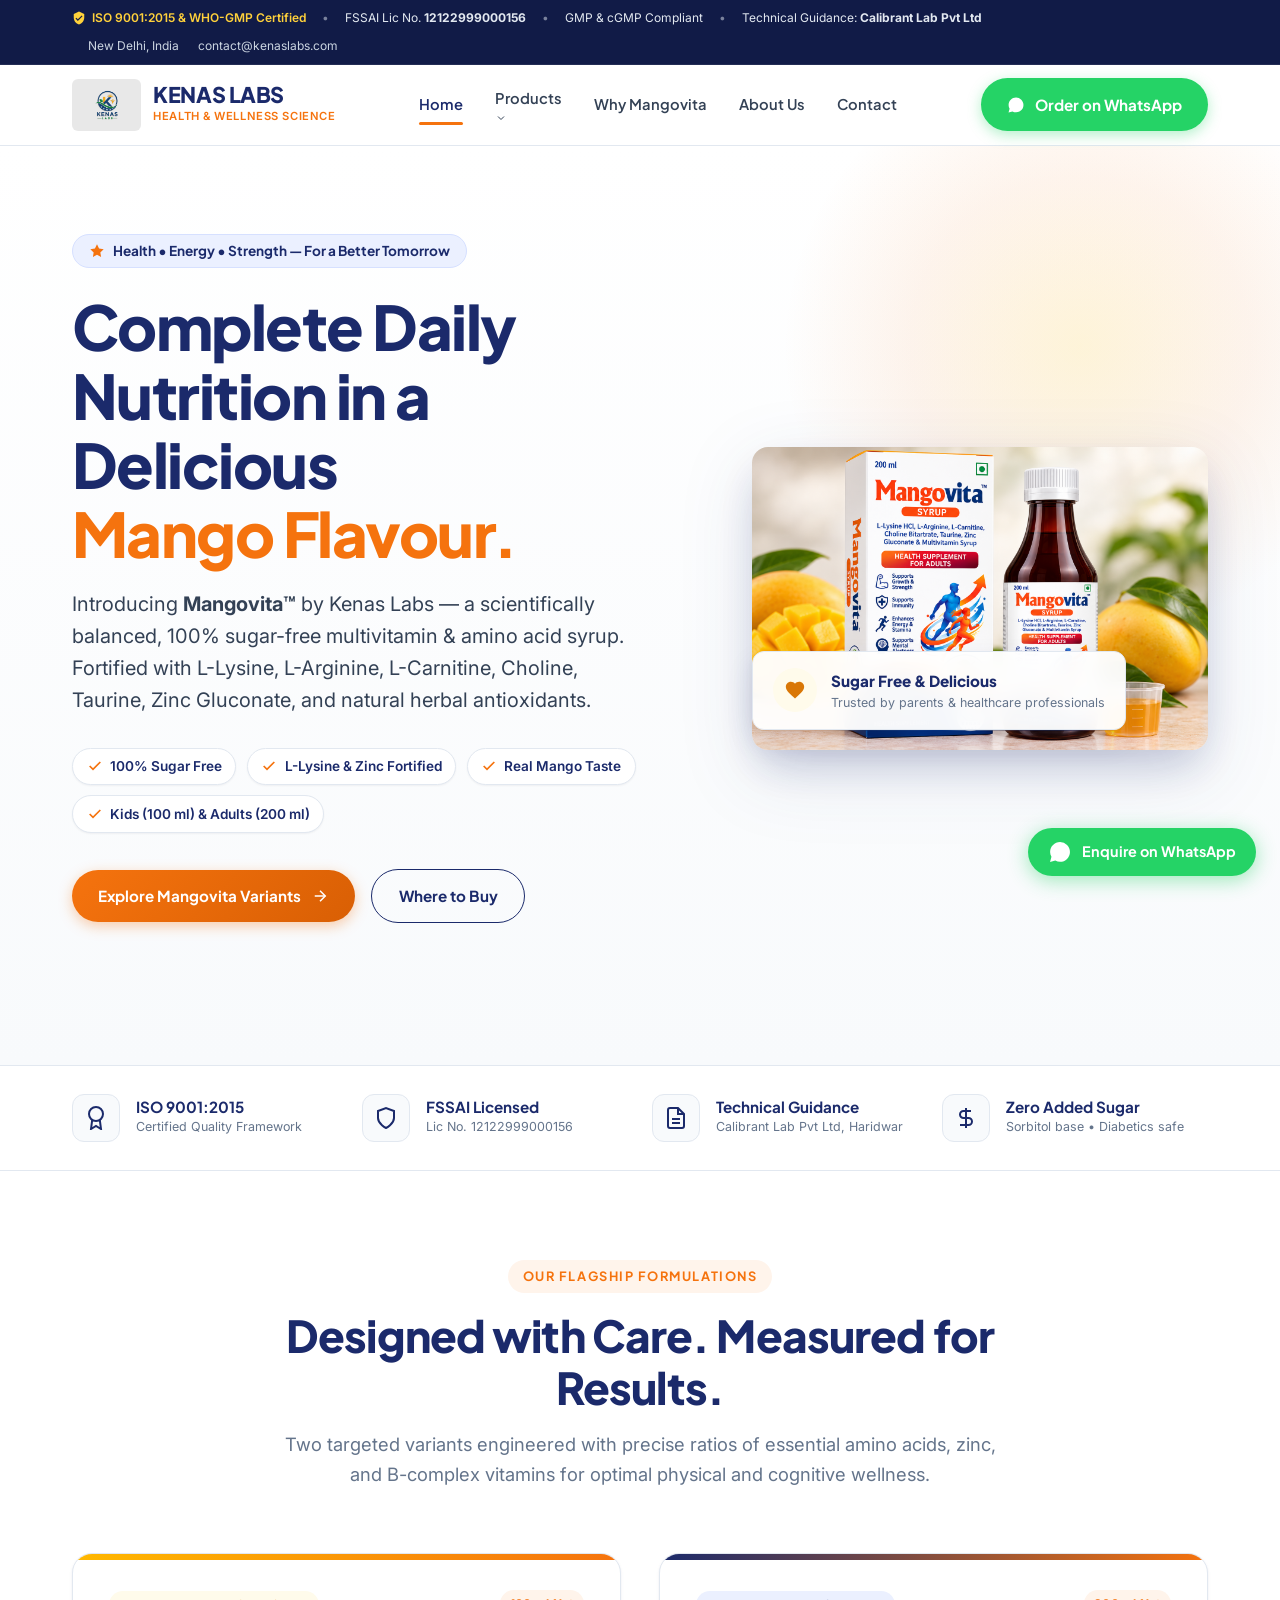
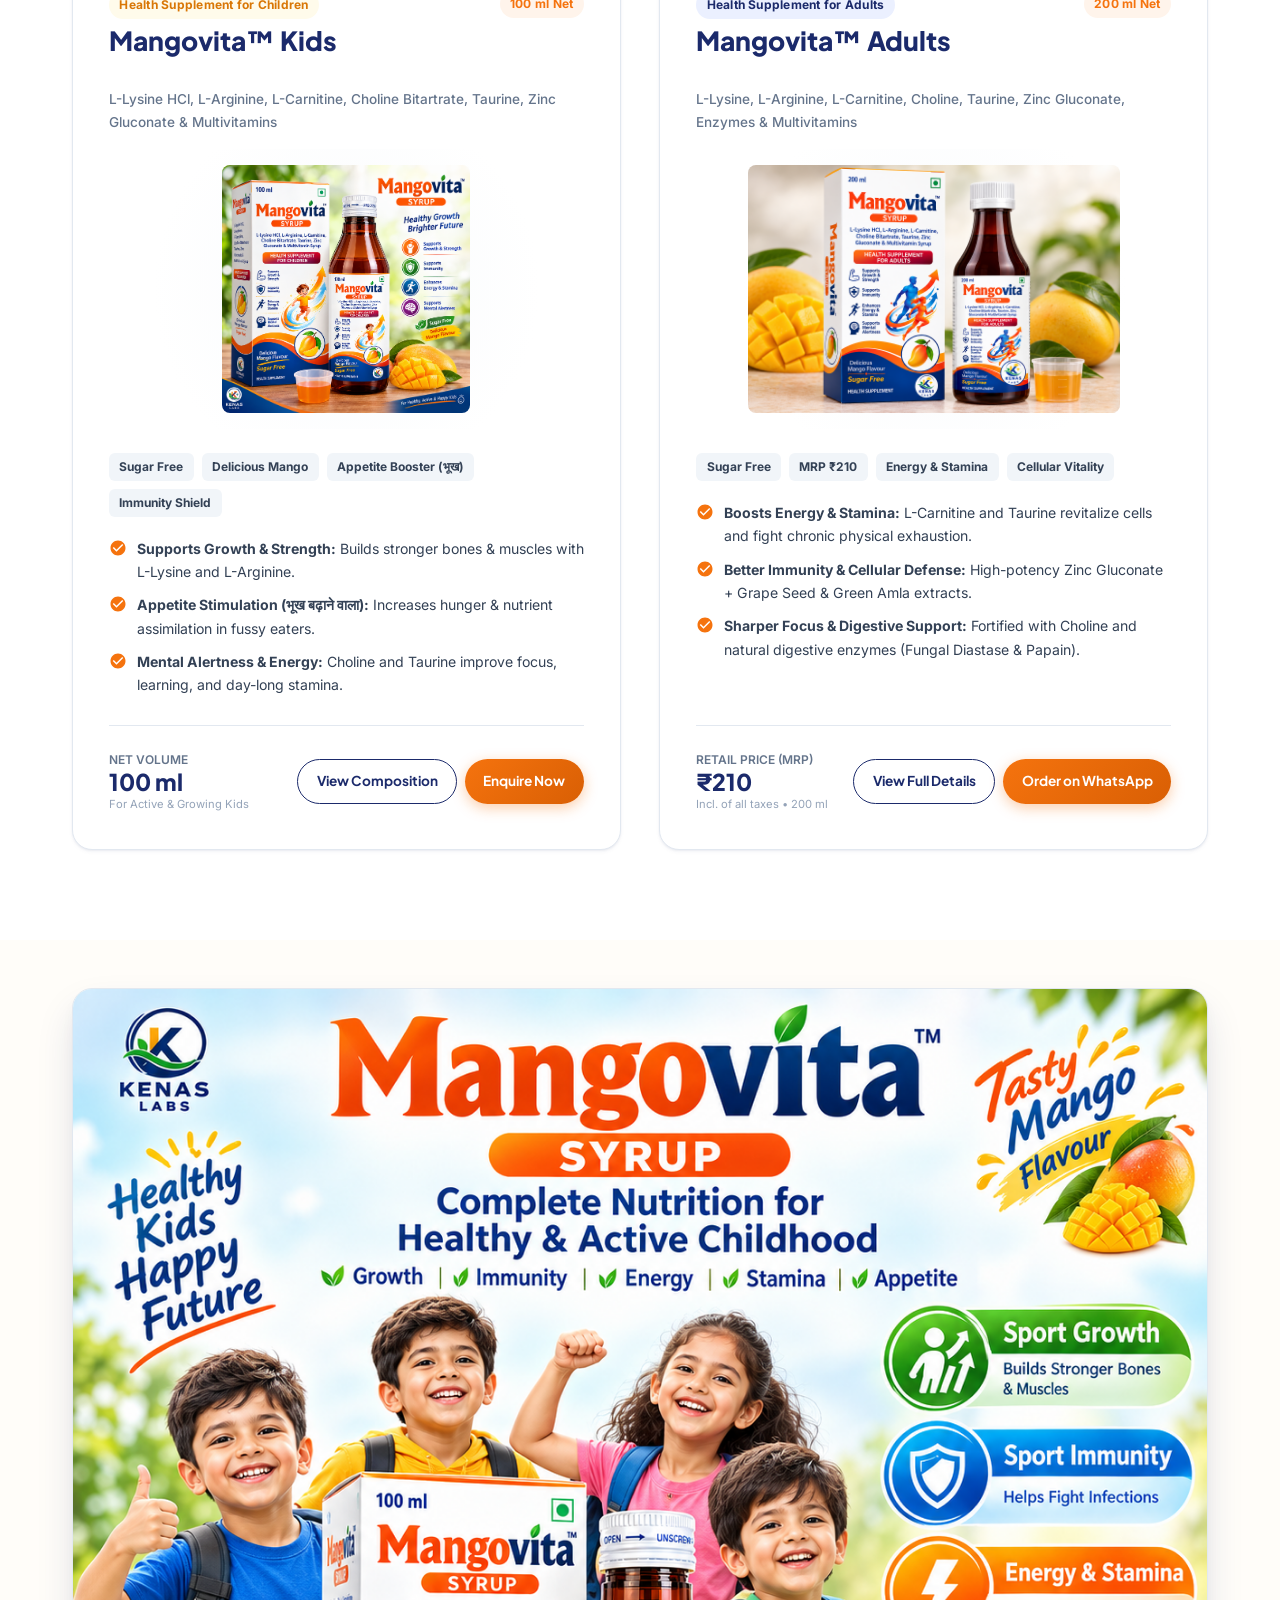
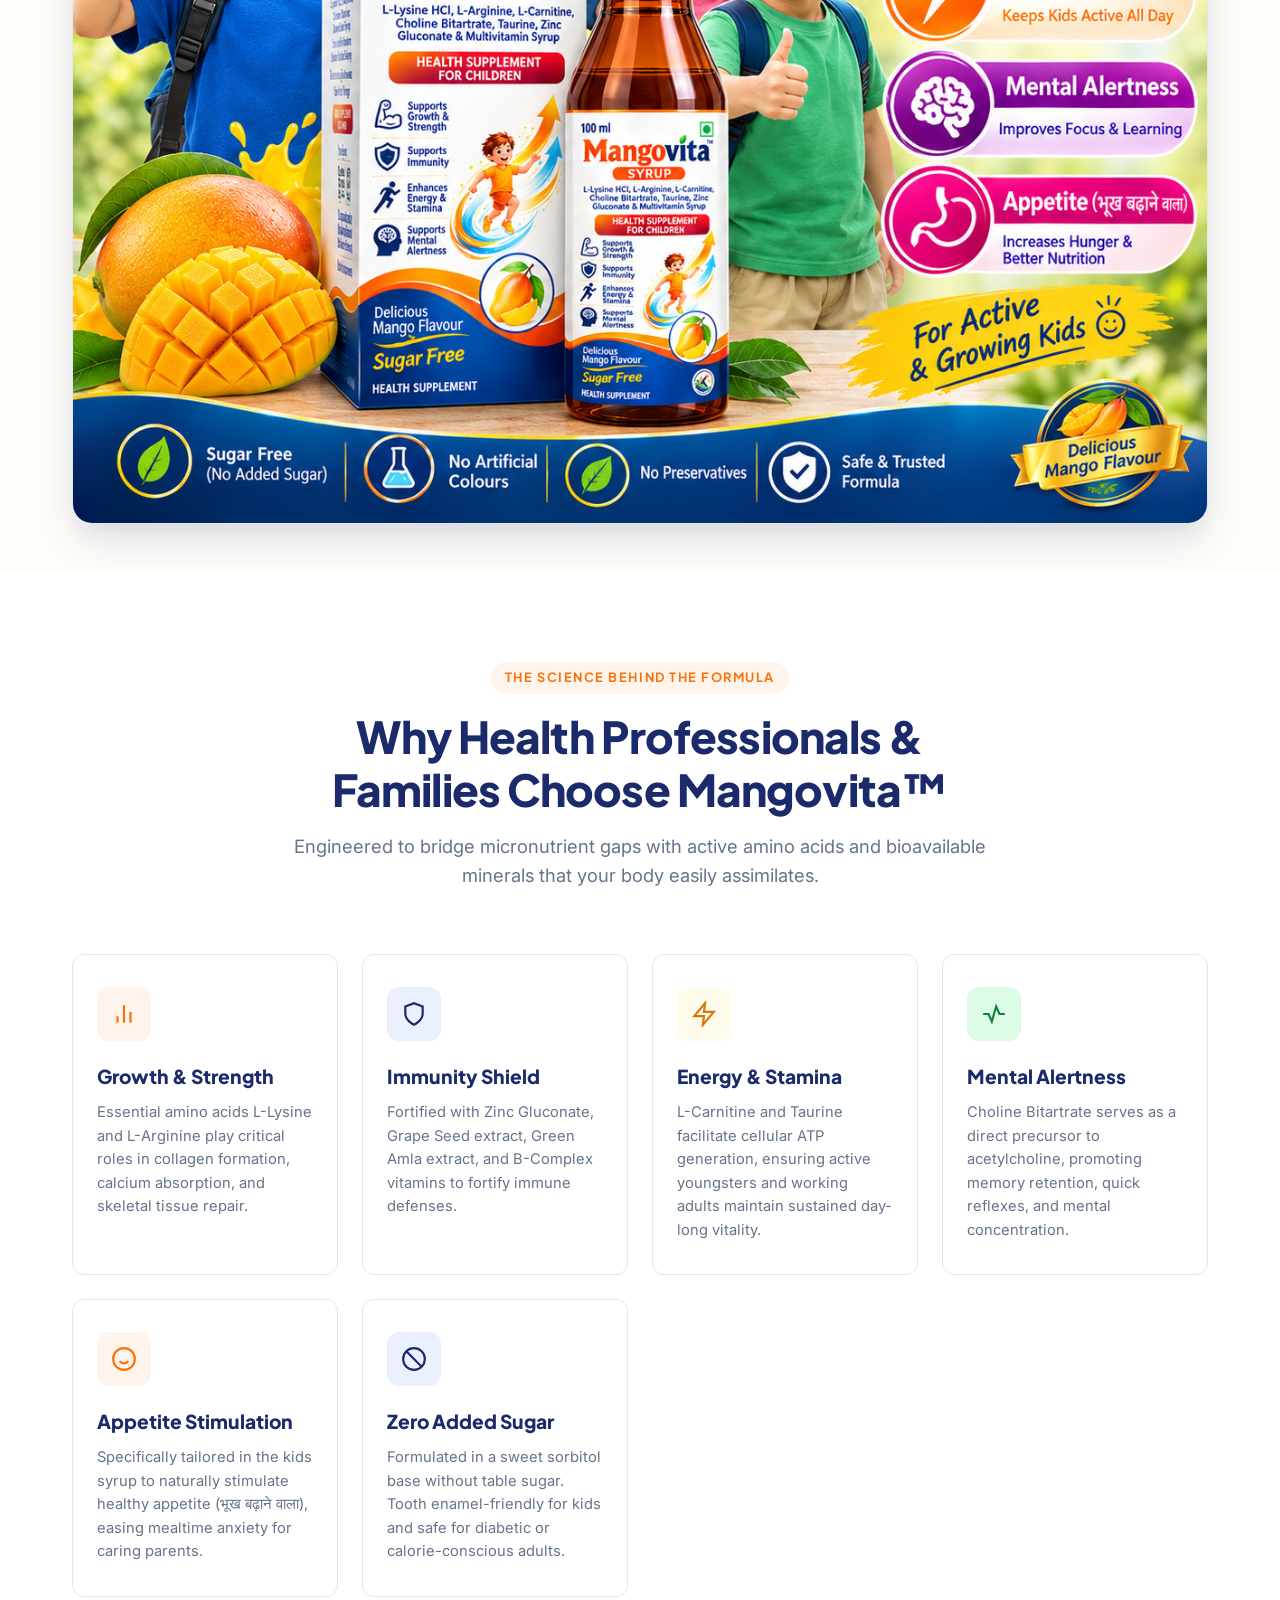
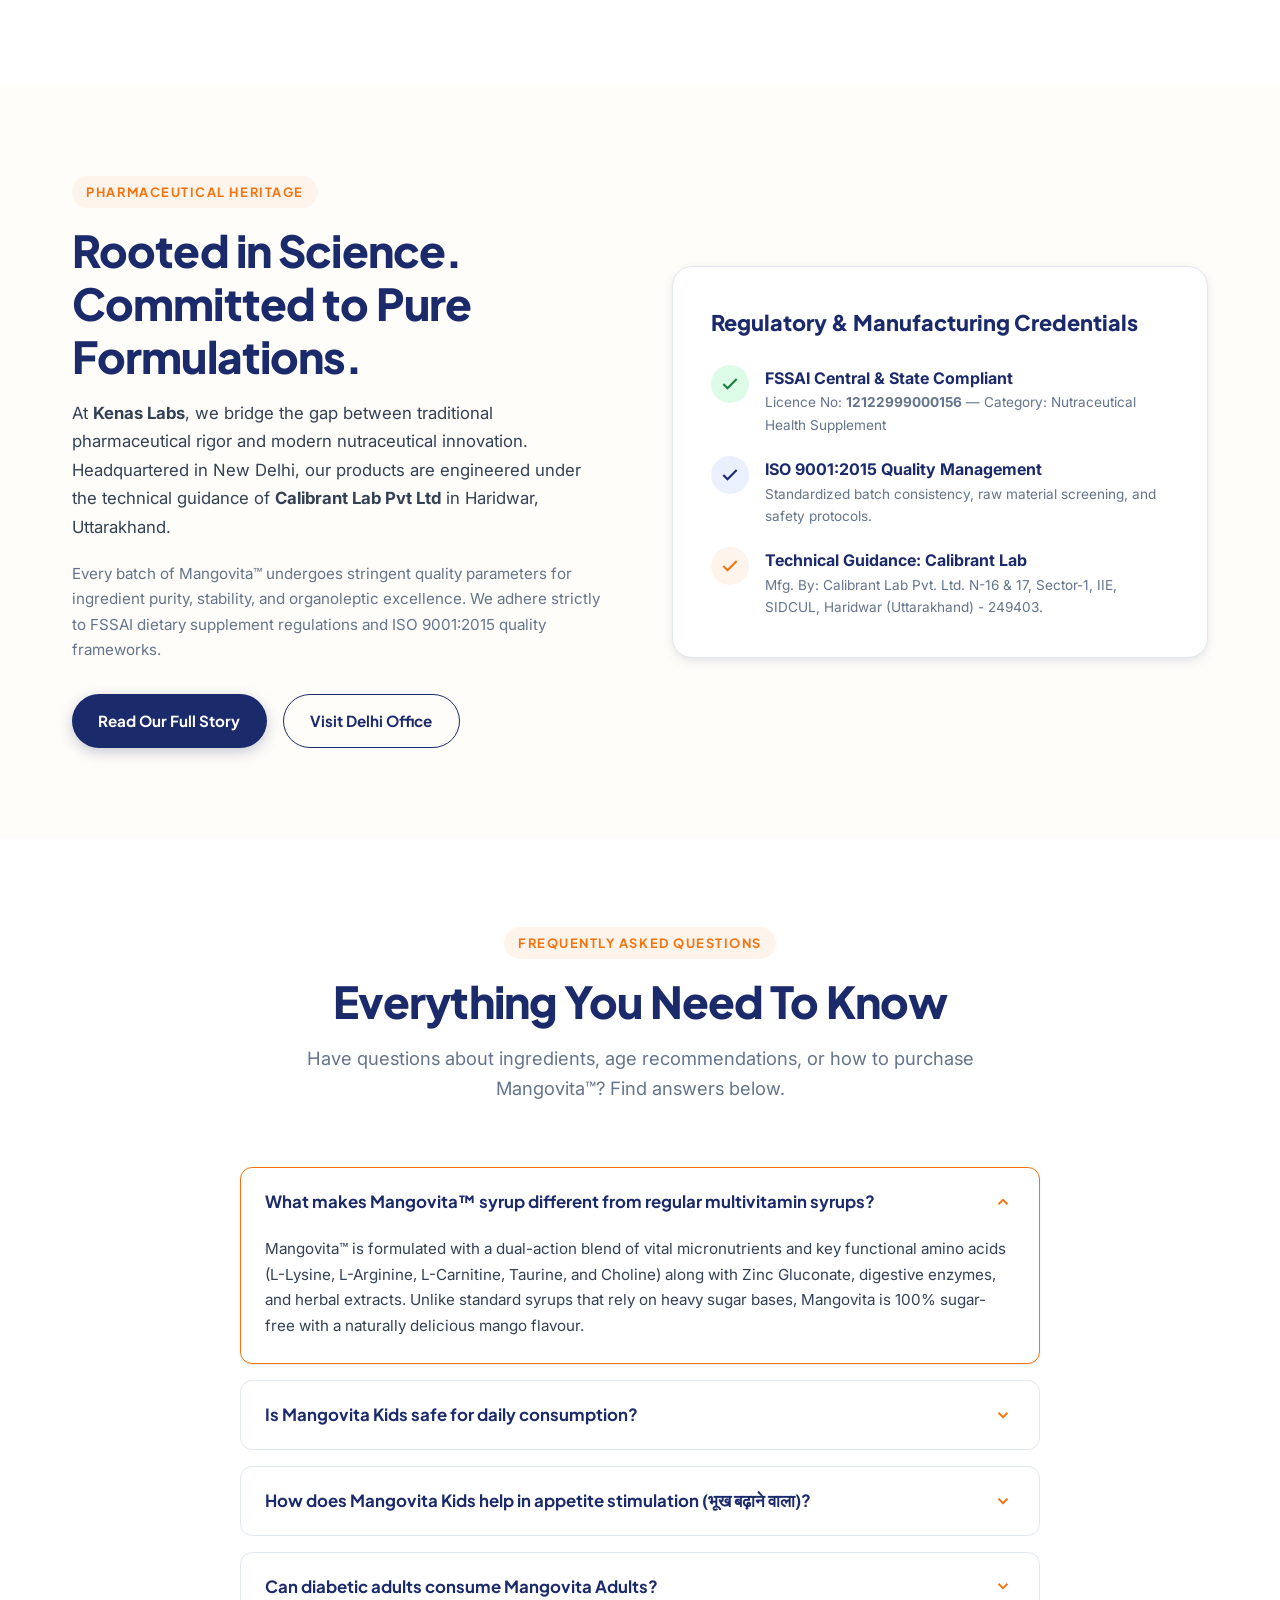
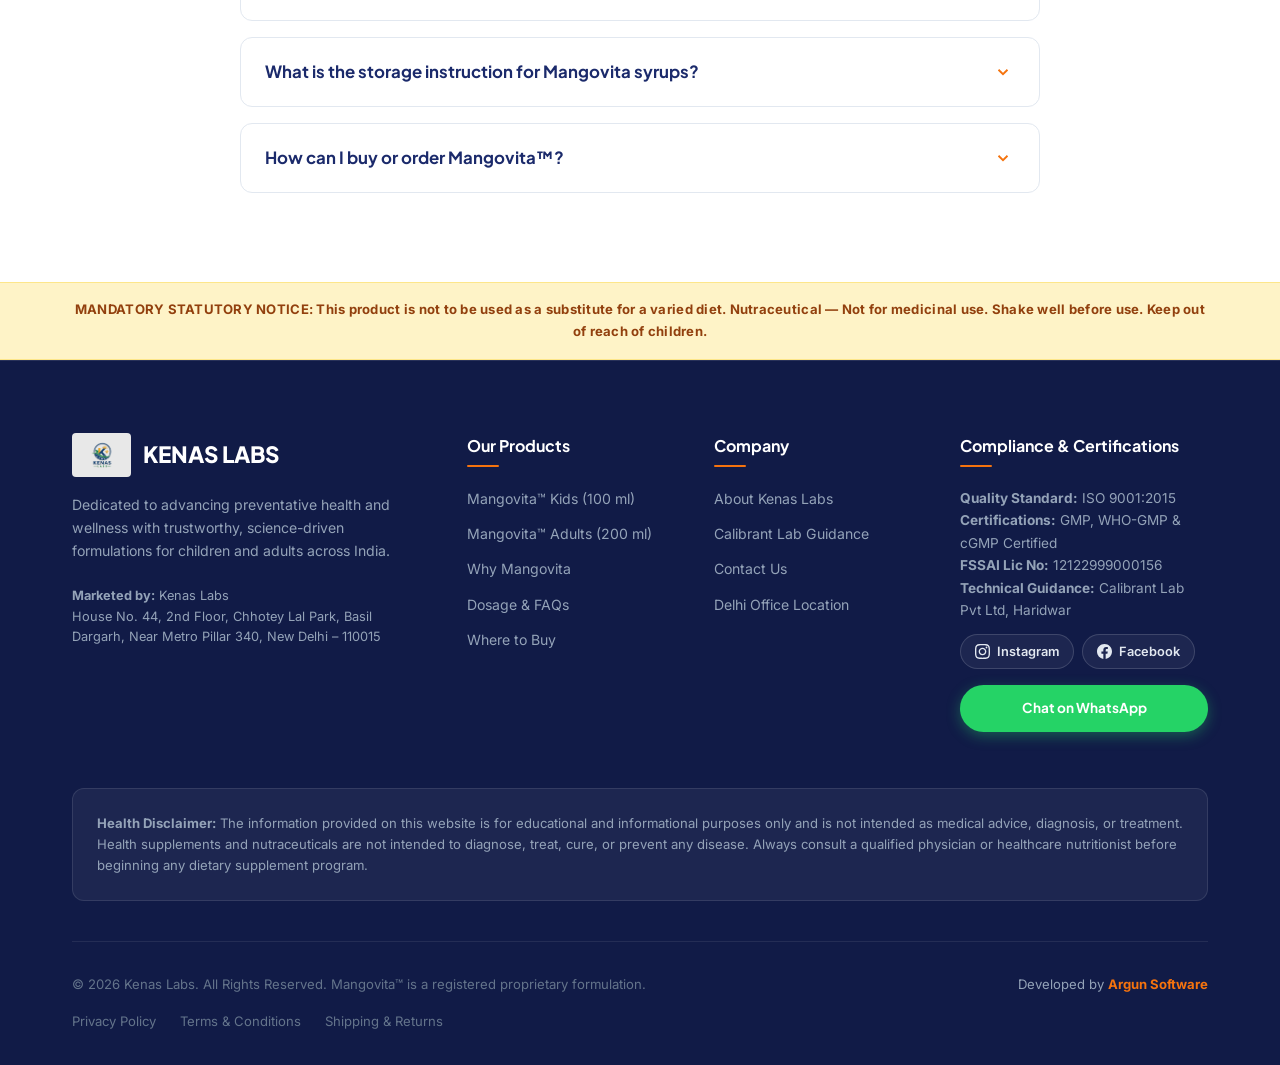
==== commit be9ddf02: "Update product photos, protect proprietary formula (remove public mg quantities), update WhatsApp to" ====
--- a/index.html
+++ b/index.html
@@ -19,7 +19,7 @@
   <link rel="icon" type="image/jpeg" href="assets/images/kenas-logo.jpg" />
 
   <!-- Stylesheet -->
-  <link rel="stylesheet" href="assets/css/style.css" />
+  <link rel="stylesheet" href="assets/css/style.css?v=2.2" />
 
   <!-- LLM Context / Generative Engine Optimization (llms.txt) -->
   <link rel="alternate" type="text/markdown" href="https://kenaslabs.com/llms.txt" title="LLM Context" />
@@ -36,6 +36,11 @@
         "alternateName": ["Kenas Labs India", "KenasLabs"],
         "url": "https://kenaslabs.com/",
         "logo": "https://kenaslabs.com/assets/images/kenas-logo.jpg",
+        "sameAs": [
+          "https://www.instagram.com/kenash100?jplx=ejBpZjk0dmU2bG1z",
+          "https://www.facebook.com/kenaslabs"
+        ],
+        "award": "ISO 9001:2015, WHO-GMP, GMP & cGMP Certified",
         "description": "Kenas Labs is an Indian health and wellness nutraceutical brand producing scientifically formulated, 100% sugar-free multivitamin syrups under the Mangovita™ brand.",
         "address": {
           "@type": "PostalAddress",
@@ -47,7 +52,7 @@
         "contactPoint": {
           "@type": "ContactPoint",
           "contactType": "Customer Support & Wholesale Enquiries",
-          "telephone": "+91-95070-94197",
+          "telephone": "+91-95070-25598",
           "email": "contact@kenaslabs.com",
           "availableLanguage": ["English", "Hindi"]
         },
@@ -138,7 +143,7 @@
             "name": "How can I buy or order Mangovita™?",
             "acceptedAnswer": {
               "@type": "Answer",
-              "text": "You can place orders directly through our WhatsApp line at +91 95070 94197, purchase through verified pharmacy partners in Delhi NCR, or submit an enquiry via our contact page."
+              "text": "You can place orders directly through our WhatsApp line at +91 95070 25598, purchase through verified pharmacy partners in Delhi NCR, or submit an enquiry via our contact page."
             }
           }
         ]
@@ -155,10 +160,12 @@
       <div class="topbar-left">
         <span class="topbar-badge">
           <svg width="14" height="14" viewBox="0 0 24 24" fill="currentColor"><path d="M12 1L3 5v6c0 5.55 3.84 10.74 9 12 5.16-1.26 9-6.45 9-12V5l-9-4zm-2 16l-4-4 1.41-1.41L10 14.17l6.59-6.59L18 9l-8 8z"/></svg>
-          ISO 9001:2015 Certified
+          ISO 9001:2015 &amp; WHO-GMP Certified
         </span>
         <span style="opacity: 0.5;">•</span>
         <span>FSSAI Lic No. <strong>12122999000156</strong></span>
+        <span style="opacity: 0.5;">•</span>
+        <span>GMP &amp; cGMP Compliant</span>
         <span style="opacity: 0.5;">•</span>
         <span>Technical Guidance: <strong>Calibrant Lab Pvt Ltd</strong></span>
       </div>
@@ -736,11 +743,22 @@
 
         <div>
           <h5 class="footer-col-title">Compliance &amp; Certifications</h5>
-          <p style="font-size: 0.85rem; color: #94A3B8; margin-bottom: 1rem;">
+          <p style="font-size: 0.85rem; color: #94A3B8; margin-bottom: 0.75rem;">
+            <strong>Quality Standard:</strong> ISO 9001:2015<br />
+            <strong>Certifications:</strong> GMP, WHO-GMP &amp; cGMP Certified<br />
             <strong>FSSAI Lic No:</strong> 12122999000156<br />
-            <strong>Quality System:</strong> ISO 9001:2015<br />
-            <strong>Technical Guidance:</strong> Calibrant Lab Pvt Ltd, Haridwar, Uttarakhand
+            <strong>Technical Guidance:</strong> Calibrant Lab Pvt Ltd, Haridwar
           </p>
+          <div style="display: flex; gap: 0.5rem; margin-bottom: 1rem; flex-wrap: wrap;">
+            <a href="https://www.instagram.com/kenash100?jplx=ejBpZjk0dmU2bG1z" target="_blank" rel="noopener noreferrer" class="social-btn social-instagram" aria-label="Kenas Labs Instagram">
+              <svg width="15" height="15" viewBox="0 0 24 24" fill="currentColor"><path d="M12 2.163c3.204 0 3.584.012 4.85.07 3.252.148 4.771 1.691 4.919 4.919.058 1.265.069 1.645.069 4.849 0 3.205-.012 3.584-.069 4.849-.149 3.225-1.664 4.771-4.919 4.919-1.266.058-1.644.07-4.85.07-3.204 0-3.584-.012-4.849-.07-3.26-.149-4.771-1.699-4.919-4.92-.058-1.265-.07-1.644-.07-4.849 0-3.204.013-3.583.07-4.849.149-3.227 1.664-4.771 4.919-4.919 1.266-.057 1.645-.069 4.849-.069zm0-2.163c-3.259 0-3.667.014-4.947.072-4.358.2-6.78 2.618-6.98 6.98-.059 1.281-.073 1.689-.073 4.948 0 3.259.014 3.668.072 4.948.2 4.358 2.618 6.78 6.98 6.98 1.281.058 1.689.072 4.948.072 3.259 0 3.668-.014 4.948-.072 4.354-.2 6.782-2.618 6.979-6.98.059-1.28.073-1.689.073-4.948 0-3.259-.014-3.667-.072-4.947-.196-4.354-2.617-6.78-6.979-6.98-1.281-.059-1.69-.073-4.949-.073zm0 5.838c-3.403 0-6.162 2.759-6.162 6.162s2.759 6.163 6.162 6.163 6.162-2.759 6.162-6.163c0-3.403-2.759-6.162-6.162-6.162zm0 10.162c-2.209 0-4-1.79-4-4 0-2.209 1.791-4 4-4s4 1.791 4 4c0 2.21-1.791 4-4 4zm6.406-11.845c-.796 0-1.441.645-1.441 1.44s.645 1.44 1.441 1.44c.795 0 1.439-.645 1.439-1.44s-.644-1.44-1.439-1.44z"/></svg>
+              <span>Instagram</span>
+            </a>
+            <a href="https://www.facebook.com/kenaslabs" target="_blank" rel="noopener noreferrer" class="social-btn social-facebook" aria-label="Kenas Labs Facebook">
+              <svg width="15" height="15" viewBox="0 0 24 24" fill="currentColor"><path d="M24 12.073c0-6.627-5.373-12-12-12s-12 5.373-12 12c0 5.99 4.388 10.954 10.125 11.854v-8.385H7.078v-3.47h3.047V9.43c0-3.007 1.792-4.669 4.533-4.669 1.312 0 2.686.235 2.686.235v2.953H15.83c-1.491 0-1.956.925-1.956 1.874v2.25h3.328l-.532 3.47h-2.796v8.385C19.612 23.027 24 18.062 24 12.073z"/></svg>
+              <span>Facebook</span>
+            </a>
+          </div>
           <button class="btn btn-whatsapp" data-wa-order="General Enquiry" style="width: 100%; font-size: 0.85rem; padding: 0.75rem 1rem;">
             <span>Chat on WhatsApp</span>
           </button>
@@ -768,12 +786,12 @@
   </footer>
 
   <!-- Floating WhatsApp CTA Widget -->
-  <a href="https://wa.me/919507094197?text=Hello%20Kenas%20Labs%2C%20I%20would%20like%20to%20enquire%20about%20Mangovita%E2%84%A2." target="_blank" rel="noopener noreferrer" class="whatsapp-floating" aria-label="Contact Kenas Labs on WhatsApp">
+  <a href="https://wa.me/919507025598?text=Hello%20Kenas%20Labs%2C%20I%20would%20like%20to%20enquire%20about%20Mangovita%E2%84%A2." target="_blank" rel="noopener noreferrer" class="whatsapp-floating" aria-label="Contact Kenas Labs on WhatsApp">
     <svg viewBox="0 0 24 24"><path d="M12.04 2c-5.46 0-9.91 4.45-9.91 9.91 0 1.75.46 3.45 1.32 4.95L2.05 22l5.25-1.38c1.45.79 3.08 1.21 4.74 1.21 5.46 0 9.91-4.45 9.91-9.91 0-2.65-1.03-5.14-2.9-7.01A9.816 9.816 0 0 0 12.04 2z"/></svg>
     <span>Enquire on WhatsApp</span>
   </a>
 
   <!-- JavaScript -->
-  <script src="assets/js/main.js"></script>
+  <script src="assets/js/main.js?v=2.2"></script>
 </body>
 </html>
--- a/assets/css/style.css
+++ b/assets/css/style.css
@@ -1446,6 +1446,40 @@
   width: 24px;
   height: 24px;
   fill: currentColor;
+}
+
+/* Social Icons */
+.social-btn {
+  display: inline-flex;
+  align-items: center;
+  justify-content: center;
+  gap: 0.45rem;
+  padding: 0.4rem 0.85rem;
+  border-radius: var(--radius-pill);
+  font-size: 0.8rem;
+  font-weight: 600;
+  text-decoration: none;
+  transition: var(--transition);
+  border: 1px solid rgba(255, 255, 255, 0.15);
+  color: #E2E8F0 !important;
+  background: rgba(255, 255, 255, 0.05);
+}
+
+.social-btn:hover {
+  transform: translateY(-2px);
+  color: #FFFFFF !important;
+}
+
+.social-instagram:hover {
+  background: linear-gradient(45deg, #f09433 0%, #e6683c 25%, #dc2743 50%, #cc2366 75%, #bc1888 100%);
+  border-color: transparent;
+  box-shadow: 0 4px 12px rgba(220, 39, 67, 0.35);
+}
+
+.social-facebook:hover {
+  background: #1877F2;
+  border-color: #1877F2;
+  box-shadow: 0 4px 12px rgba(24, 119, 242, 0.35);
 }
 
 /* ==========================================================================
@@ -1551,20 +1585,21 @@
   }
 
   .hero-visual-wrap {
-    flex-direction: column;
-    width: 100%;
-    align-items: center;
+    flex-direction: column !important;
+    width: 100% !important;
+    align-items: center !important;
+    justify-content: center !important;
   }
 
   .hero-floating-card {
-    position: static;
-    margin-top: 1.25rem;
-    max-width: 420px;
-    width: 100%;
-    box-sizing: border-box;
-    justify-content: flex-start;
-    text-align: left;
-    box-shadow: 0 4px 16px rgba(27, 42, 107, 0.08);
+    position: static !important;
+    margin-top: 1.25rem !important;
+    max-width: 420px !important;
+    width: 100% !important;
+    box-sizing: border-box !important;
+    justify-content: flex-start !important;
+    text-align: left !important;
+    box-shadow: 0 4px 16px rgba(27, 42, 107, 0.08) !important;
   }
 
   .product-detail-grid {
@@ -1835,9 +1870,13 @@
   }
 
   .hero-floating-card {
-    padding: 0.85rem 1rem;
+    position: static !important;
+    margin-top: 1rem !important;
+    padding: 0.85rem 1rem !important;
     gap: 0.75rem;
-    max-width: 100%;
+    width: 100% !important;
+    max-width: 100% !important;
+    box-sizing: border-box !important;
   }
 
   .hero-floating-card .floating-icon-wrap {
@@ -1845,16 +1884,38 @@
     height: 38px;
   }
 
-  /* Floating WhatsApp FAB */
+  /* Floating WhatsApp FAB - Compact & Safe Margins */
   .whatsapp-floating {
-    padding: 0.85rem;
+    width: 48px;
+    height: 48px;
+    padding: 0;
     border-radius: 50%;
-    bottom: 16px;
+    bottom: 20px;
     right: 16px;
+    display: flex;
+    align-items: center;
+    justify-content: center;
+    box-shadow: 0 4px 16px rgba(37, 211, 102, 0.45);
+  }
+
+  .whatsapp-floating svg {
+    width: 26px;
+    height: 26px;
   }
 
   .whatsapp-floating span {
     display: none;
+  }
+
+  /* Product Page Mobile Heading & Clearance Fix */
+  .product-info-panel h1 {
+    font-size: clamp(1.6rem, 5.2vw, 2.1rem);
+    line-height: 1.25;
+    padding-right: 0.5rem;
+  }
+
+  .product-detail-grid {
+    padding-bottom: 2.5rem;
   }
 
   .product-card {
